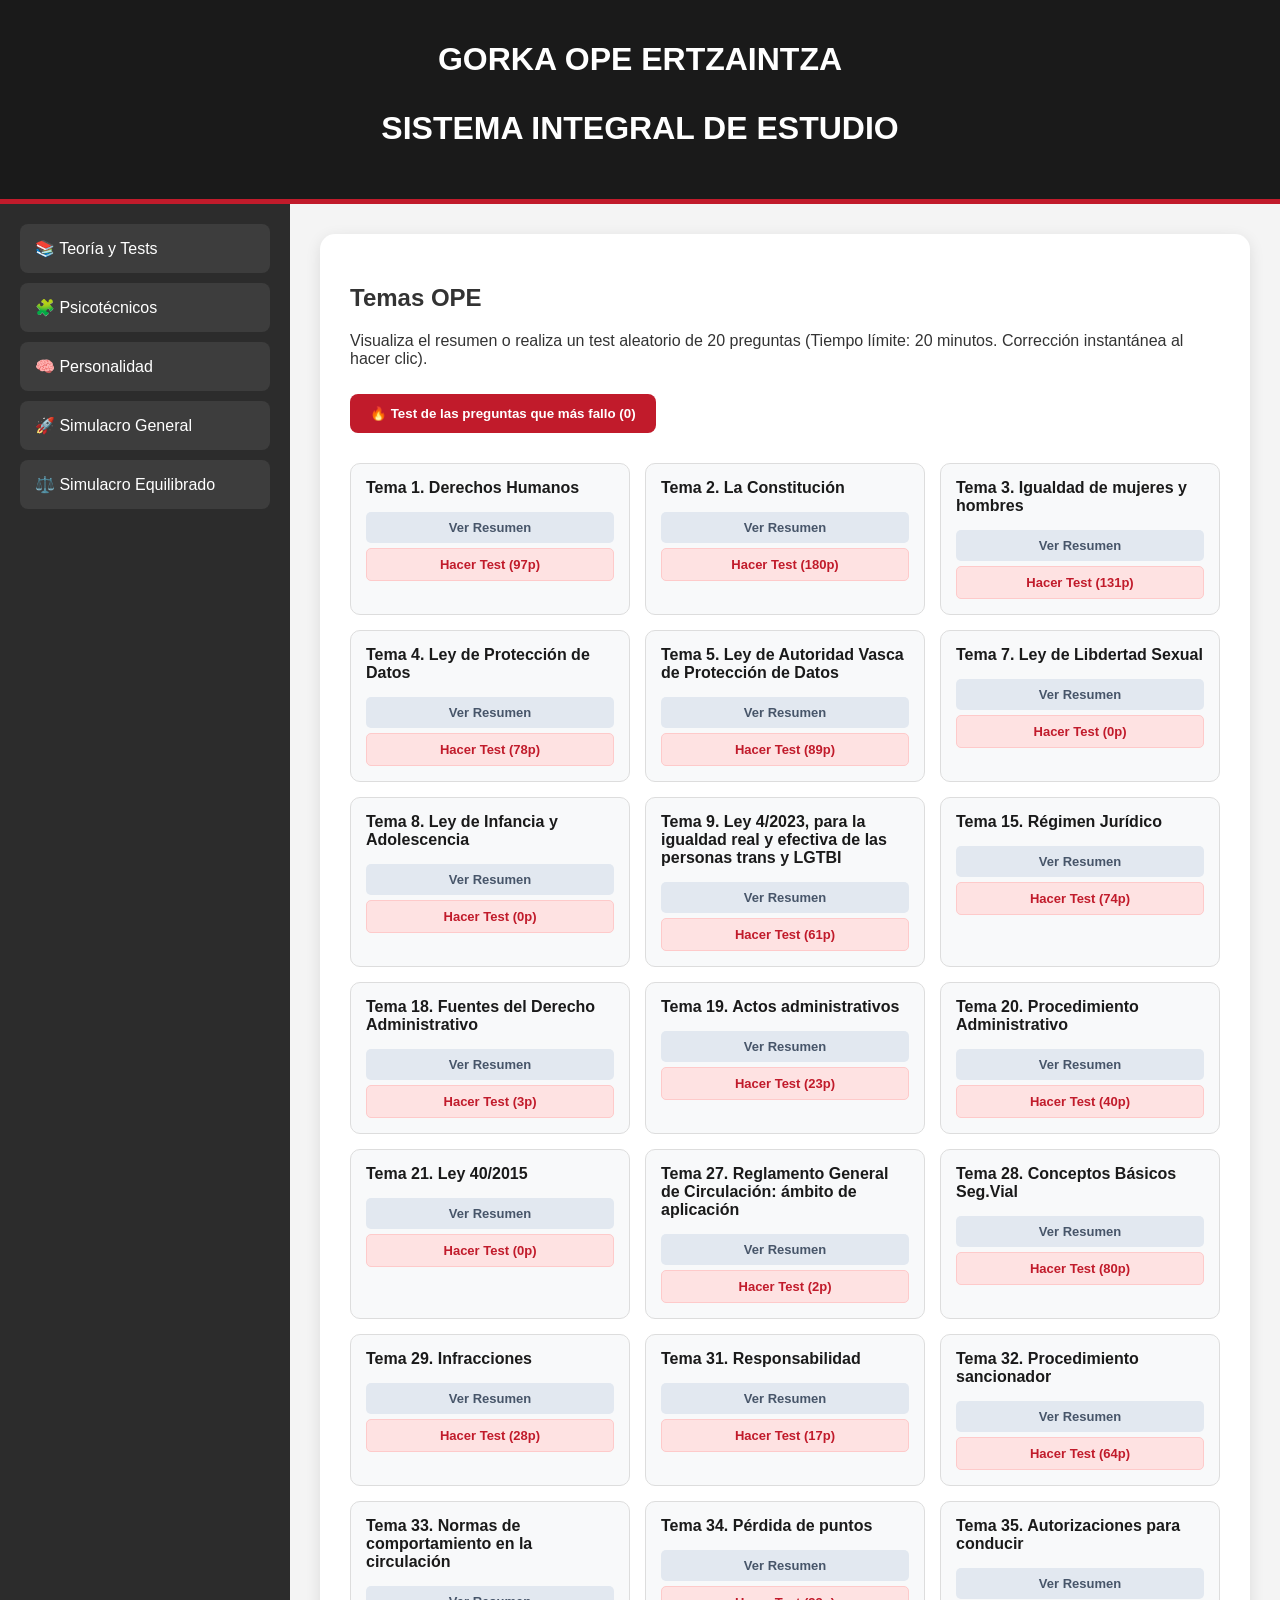
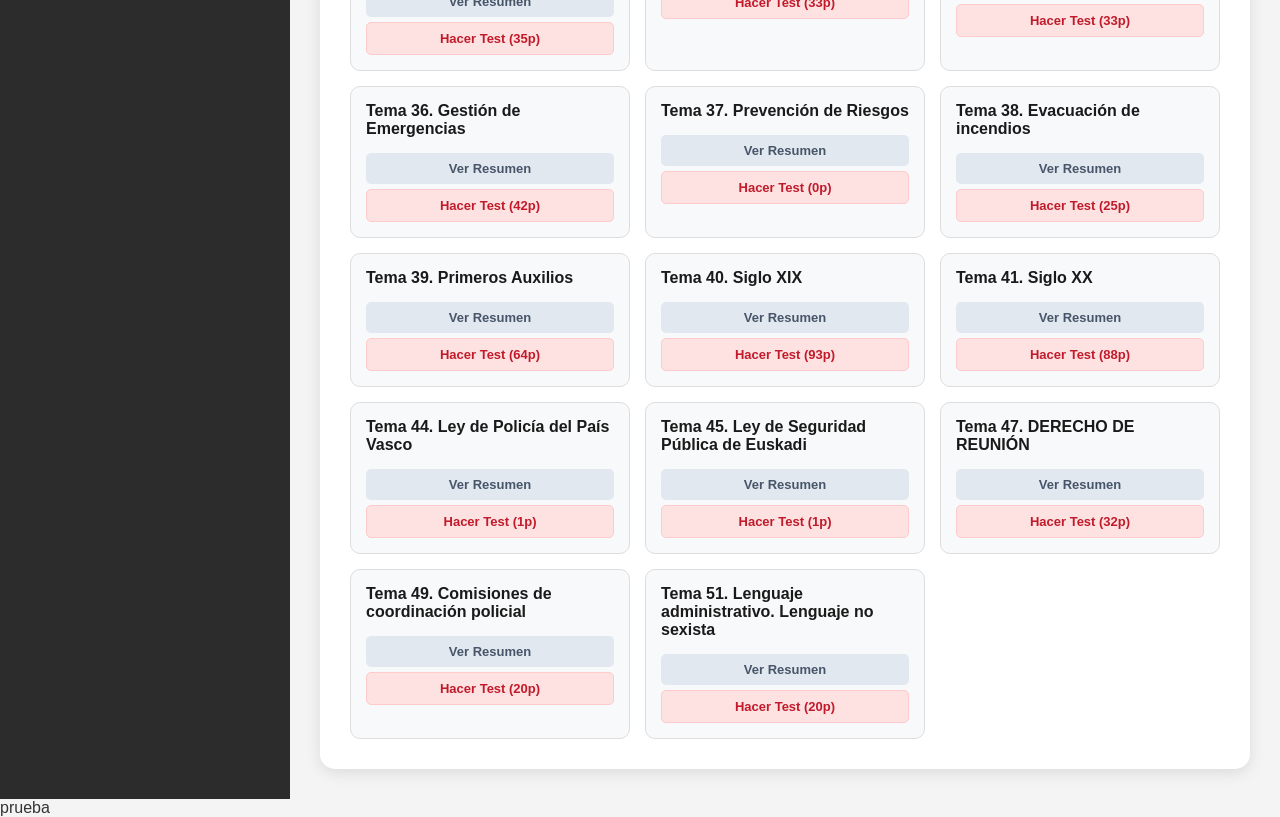
==== index.html @ 82698877 "Update index.html" ====
<!DOCTYPE html>
<html lang="es">
<head>
    <!DOCTYPE html>
<html lang="es">
<head>
    <meta charset="UTF-8">
    <meta name="viewport" content="width=device-width, initial-scale=1.0">
    <title>GORKA OPE ERTZAINTZA - ACCESO DIRECTO</title>

    <script>
    </script>

    <style>
        /* ESTILOS GENERALES */
        body, html { margin: 0; padding: 0; height: 100%; font-family: 'Segoe UI', Arial, sans-serif; background: #f4f4f4; color: #333; }
    <meta charset="UTF-8">
    <meta name="viewport" content="width=device-width, initial-scale=1.0">
    <title>GORKA OPE ERTZAINTZA - SISTEMA INTEGRAL</title>
    <style>
        /* ESTILOS GENERALES */
        body, html { margin: 0; padding: 0; height: 100%; font-family: 'Segoe UI', Arial, sans-serif; background: #f4f4f4; }
        
        /* HEADER */
        header { background: #1a1a1a; color: white; padding: 20px; text-align: center; border-bottom: 5px solid #c11b2b; }
        
        .container-estudio { display: flex; min-height: calc(100vh - 100px); }
        
        /* MENÚ LATERAL */
        .sidebar { width: 250px; background: #2c2c2c; padding: 20px; display: flex; flex-direction: column; gap: 10px; }
        .sidebar button { padding: 15px; background: #3d3d3d; color: white; border: none; border-radius: 8px; cursor: pointer; text-align: left; font-size: 16px; transition: 0.3s; }
        .sidebar button:hover { background: #c11b2b; padding-left: 25px; }

        /* ZONA DE TRABAJO */
        .zona-trabajo { flex: 1; padding: 30px; overflow-y: auto; }
        .tarjeta { background: white; padding: 30px; border-radius: 15px; box-shadow: 0 4px 15px rgba(0,0,0,0.1); }
        
        /* CUADRICULA DE TEMAS */
        .grid-temas { display: grid; grid-template-columns: repeat(auto-fill, minmax(260px, 1fr)); gap: 15px; margin-top: 25px; }
        .tema-card { background: #f8f9fa; border: 1px solid #ddd; border-radius: 10px; padding: 15px; transition: 0.2s; }
        .tema-card:hover { transform: translateY(-3px); box-shadow: 0 5px 10px rgba(0,0,0,0.05); }
        .tema-card h4 { margin: 0 0 10px 0; color: #1a1a1a; }
        .btn-accion { width: 100%; padding: 8px; margin-top: 5px; border-radius: 5px; border: none; cursor: pointer; font-size: 13px; font-weight: bold; }
        .btn-resumen { background: #e2e8f0; color: #475569; }
        .btn-test-tema { background: #fee2e2; color: #c11b2b; border: 1px solid #fecaca; }

        /* VISOR Y MOTOR DE TEST */
        #visor-test { display: none; margin-top: 30px; padding: 25px; background: #fff; border-top: 4px solid #c11b2b; border-radius: 8px; }
        .opcion { display: block; padding: 15px; margin: 10px 0; background: #f8f9fa; border: 1px solid #ddd; border-radius: 8px; cursor: pointer; transition: 0.2s; }
        .opcion:hover { background: #f1f5f9; border-color: #c11b2b; }
        
        /* ESTADOS DE RESPUESTA AUTOMÁTICA */
        .opcion.correcta-verde { background: #22c55e !important; color: white; border-color: #16a34a; font-weight: bold; }
        .opcion.incorrecta-roja { background: #ef4444 !important; color: white; border-color: #dc2626; }
        
        .btn-rojo { background: #c11b2b; color: white; border: none; border-radius: 8px; cursor: pointer; font-weight: bold; transition: 0.3s; }
        .btn-rojo:hover { background: #991b1b; }
        .btn-disabled { background: #ccc; color: #666; cursor: not-allowed; }

        /* CONTADOR DE TIEMPO */
        .caja-tiempo { background: #1a1a1a; color: #ffdddd; font-size: 18px; font-weight: bold; padding: 5px 15px; border-radius: 6px; border: 2px solid #c11b2b; }

        /* PANTALLA REVISIÓN FIN DE TEST */
        .caja-resultados { padding: 20px; background: #f8f9fa; border-radius: 10px; margin-bottom: 25px; border-left: 5px solid #1a1a1a; }
        .item-revision { padding: 15px; background: #fff; border: 1px solid #e2e8f0; border-radius: 8px; margin-bottom: 12px; }
        .badge-incorrecta { background: #fee2e2; color: #ef4444; padding: 3px 8px; border-radius: 4px; font-weight: bold; font-size: 12px; }
        .badge-correcta { background: #dcfce7; color: #22c55e; padding: 3px 8px; border-radius: 4px; font-weight: bold; font-size: 12px; }
    </style>
</head>
<body>
</div>

    <header>
        <h1>GORKA OPE ERTZAINTZA
        <p id="subtitulo">SISTEMA INTEGRAL DE ESTUDIO</p>
    </header>

    <div class="container-estudio">
        <nav class="sidebar">
    <button onclick="seccion('teoria')">📚 Teoría y Tests</button>
    <button onclick="seccion('psicos')">🧩 Psicotécnicos</button>
    <button onclick="seccion('personalidad')">🧠 Personalidad</button>
    <button onclick="comenzarExamen('general')">🚀 Simulacro General</button>
    <button onclick="comenzarSimulacroEquilibrado()">⚖️ Simulacro Equilibrado</button>
</nav>
 <main class="zona-trabajo">
            <section id="teoria">
                <div class="tarjeta">
                    <h2>Temas OPE</h2>
                    <p>Visualiza el resumen o realiza un test aleatorio de 20 preguntas (Tiempo límite: 20 minutos. Corrección instantánea al hacer clic).</p>
                    <button id="btn-test-fallos" class="btn-rojo"
        style="padding:12px 20px; margin:10px 0 5px 0;"
        onclick="comenzarExamen('mas_falladas')">
    🔥 Test de las preguntas que más fallo
</button>
                    <div class="grid-temas" id="lista-temas-dinamica">
                        </div>

                    <div id="visor-test">
                        <div id="meta-test" style="display:flex; justify-content:space-between; align-items:center; margin-bottom:15px;">
                            <h3 id="test-titulo" style="margin:0; color:#c11b2b;"></h3>
                            <div style="display:flex; gap:15px; align-items:center;">
                                <div id="test-tiempo" class="caja-tiempo" style="display:none;">⏳ 20:00</div>
                                <span id="test-progreso" style="font-weight:bold; background:#eee; padding:5px 10px; border-radius:5px;"></span>
                            </div>
                        </div>
                        
                        <div id="test-contenido">
                            <p id="pregunta-texto" style="font-size:18px; font-weight:bold;"></p>
                            <div id="opciones-lista"></div>
                            <button id="btn-navegacion" class="btn-rojo btn-disabled" style="width:auto; margin-top:20px; padding:12px 35px;" onclick="siguientePregunta()" disabled>Selecciona una respuesta</button>
                        </div>
                        
                        <div id="test-resultados" style="display:none;"></div>
                        
                        <div id="resumen-texto" style="display:none; line-height:1.7;"></div>
                    </div>
                </div>
            </section>

         <section id="psicos" style="display:none;">
        <div class="tarjeta">
            <h2>Práctica de Psicotécnicos</h2>
            <p>Selecciona la categoría que deseas entrenar para la OPE:</p>
            
            <div style="display: grid; grid-template-columns: repeat(auto-fit, minmax(250px, 1fr)); gap: 20px; margin-top: 20px;">
                
                <div style="background: #ffffff; border: 2px solid #e0e0e0; border-radius: 12px; padding: 20px; cursor: pointer; transition: all 0.2s ease; box-shadow: 0 4px 6px rgba(0,0,0,0.05);" 
onclick="comenzarExamen('psico_sinonimos')"                     
                    onmouseover="this.style.borderColor='#0056b3'; this.style.transform='translateY(-2px)';" 
                     onmouseout="this.style.borderColor='#e0e0e0'; this.style.transform='translateY(0)';">
                    <div style="font-size: 2rem; margin-bottom: 10px;">🧩</div>
                    <h3 style="margin: 0 0 8px 0; color: #333;">Sinónimos</h3>
                    <p style="margin: 0; font-size: 0.9rem; color: #666;">Mismo significado.</p>
                </div>

                <div style="background: #ffffff; border: 2px solid #e0e0e0; border-radius: 12px; padding: 20px; cursor: pointer; transition: all 0.2s ease; box-shadow: 0 4px 6px rgba(0,0,0,0.05);" 
onclick="comenzarExamen('psico_analogias')"
                     onmouseover="this.style.borderColor='#c11b2b'; this.style.transform='translateY(-2px)';" 
                     onmouseout="this.style.borderColor='#e0e0e0'; this.style.transform='translateY(0)';">
                    <div style="font-size: 2rem; margin-bottom: 10px;">🔄</div>
                    <h3 style="margin: 0 0 8px 0; color: #333;">Analogías</h3>
                    <p style="margin: 0; font-size: 0.9rem; color: #666;">Relaciones lógicas entre palabras y conceptos.</p>
                </div>

                <div style="background: #ffffff; border: 2px solid #e0e0e0; border-radius: 12px; padding: 20px; cursor: pointer; transition: all 0.2s ease; box-shadow: 0 4px 6px rgba(0,0,0,0.05);" 
onclick="comenzarExamen('psico_antonimos')"
     onmouseover="this.style.borderColor='#ff9800'; this.style.transform='translateY(-2px)';" 
     onmouseout="this.style.borderColor='#e0e0e0'; this.style.transform='translateY(0)';">
    <div style="font-size: 2rem; margin-bottom: 10px;">↔️</div>
    <h3 style="margin: 0 0 8px 0; color: #333;">Antónimos</h3>
    <p style="margin: 0; font-size: 0.9rem; color: #666;">Palabras con significado opuesto.</p>
</div>

                <div style="background: #ffffff; border: 2px solid #e0e0e0; border-radius: 12px; padding: 20px; cursor: pointer; transition: all 0.2s ease; box-shadow: 0 4px 6px rgba(0,0,0,0.05);" 
onclick="comenzarExamen('psico_refranes')"
                     onmouseover="this.style.borderColor='#28a745'; this.style.transform='translateY(-2px)';" 
                     onmouseout="this.style.borderColor='#e0e0e0'; this.style.transform='translateY(0)';">
                    <div style="font-size: 2rem; margin-bottom: 10px;">📚</div>
                    <h3 style="margin: 0 0 8px 0; color: #333;">Refranes y Comprensión</h3>
                    <p style="margin: 0; font-size: 0.9rem; color: #666;">Significados, opuestos y equivalencias verbales populares.</p>
                </div>

            </div>
        </div>
    </section>

<section id="personalidad" style="display:none;">
    <div class="tarjeta">

        <div id="inicio-personalidad">
            <h2>🧠 Test de Personalidad</h2>

            <p>
                Realiza un test aleatorio de 50 preguntas.
                Las respuestas se corregirán al finalizar.
            </p>

            <button class="btn-rojo" onclick="comenzarPersonalidad()">
                Comenzar test de 50 preguntas
            </button>
        </div>

        <div id="visor-personalidad" style="display:none;">

            <div style="display:flex; justify-content:space-between; align-items:center; gap:15px; margin-bottom:20px;">
                <h3 style="color:#c11b2b; margin:0;">
                    Test de Personalidad
                </h3>

                <span id="progreso-personalidad"
                      style="font-weight:bold; background:#eeeeee; padding:6px 12px; border-radius:5px;">
                </span>
            </div>

            <p id="pregunta-personalidad"
               style="font-size:19px; font-weight:bold; line-height:1.5;">
            </p>

            <div id="opciones-personalidad"></div>

            <button id="siguiente-personalidad"
                    class="btn-rojo btn-disabled"
                    style="margin-top:20px;"
                    onclick="siguientePersonalidad()"
                    disabled>
                Selecciona una respuesta
            </button>
        </div>

        <div id="resultado-personalidad" style="display:none;"></div>

    </div>
</section>

<section id="simulacro" style="display:none;">
        <div class="tarjeta" style="text-align: center;" id="inicio-simulacro">
            <h2>Simulador de Examen Real</h2>
            <p>Se seleccionarán 45 preguntas aleatorias de todo el temario de teoría.</p>
            <p>Tiempo máximo: 45 minutos. (El examen se corregirá solo al agotar el tiempo).</p>
<button onclick="comenzarSimulacroGlobal()" style="padding: 20px 40px; background: #1a1a1a; color: white; border: none; border-radius: 10px; font-size: 20px; cursor: pointer; margin-top: 20px;">
    🚀 COMENZAR SIMULACRO 45 PREGUNTAS
</button>
        </div>
    </section>
</main>
</div>

<script>
    // Variables de control globalizadas y seguras
    window.preguntasActuales = window.preguntasActuales || [];
    window.indicePregunta = window.indicePregunta || 0;
    window.respuestasUsuario = window.respuestasUsuario || [];

    let relojSimulacroInterval = null;
    let tiempoSimulacroRestante = 45 * 60;

function seleccionarPreguntasEquilibradas() {

    // Solo preguntas de teoría
    const preguntasTeoria = banco.filter(p => typeof p.t === 'number');

    // Agrupar por tema
    const porTema = {};

    preguntasTeoria.forEach(p => {
        if (!porTema[p.t]) {
            porTema[p.t] = [];
        }

        porTema[p.t].push(p);
    });

    // Temas que actualmente tienen preguntas
    let temas = Object.keys(porTema);

    // Mezclamos los temas
    temas.sort(() => Math.random() - 0.5);

    const seleccionadas = [];

    // -----------------------------
    // 40 PREGUNTAS PRINCIPALES
    // -----------------------------

    let temasPrincipales = [];

    if (temas.length >= 40) {

        // Si existen 40 o más temas,
        // escogemos 40 temas diferentes
        temasPrincipales = temas.slice(0, 40);

        temasPrincipales.forEach(tema => {

            const preguntas = porTema[tema];

            const aleatoria =
                preguntas[Math.floor(Math.random() * preguntas.length)];

            seleccionadas.push(aleatoria);

        });

    } else {

        /*
        Si todavía tienes menos de 40 temas cargados,
        primero sacamos una pregunta de cada tema.
        */

        temas.forEach(tema => {

            const preguntas = porTema[tema];

            const aleatoria =
                preguntas[Math.floor(Math.random() * preguntas.length)];

            seleccionadas.push(aleatoria);

        });

        /*
        Después completamos hasta llegar a 40,
        repartiendo entre los temas existentes.
        */

        while (seleccionadas.length < 40) {

            const tema =
                temas[Math.floor(Math.random() * temas.length)];

            const preguntas = porTema[tema];

            const posibles = preguntas.filter(
                p => !seleccionadas.includes(p)
            );

            if (posibles.length > 0) {

                const aleatoria =
                    posibles[Math.floor(Math.random() * posibles.length)];

                seleccionadas.push(aleatoria);
            }
        }
    }

    // -----------------------------
    // 5 PREGUNTAS DE RESERVA
    // -----------------------------

    let temasReserva;

    if (temas.length > 40) {

        // Intentamos que las reservas sean
        // de temas que NO han salido todavía
        temasReserva = temas.filter(
            t => !temasPrincipales.includes(t)
        );

    } else {

        temasReserva = [...temas];
    }

    temasReserva.sort(() => Math.random() - 0.5);

    let reservas = [];

    for (const tema of temasReserva) {

        if (reservas.length >= 5) break;

        const preguntas = porTema[tema];

        const posibles = preguntas.filter(
            p =>
                !seleccionadas.includes(p) &&
                !reservas.includes(p)
        );

        if (posibles.length > 0) {

            reservas.push(
                posibles[Math.floor(Math.random() * posibles.length)]
            );
        }
    }

    // Si no hemos llegado a 5 reservas,
    // completamos con cualquier tema
    while (reservas.length < 5) {

        const tema =
            temas[Math.floor(Math.random() * temas.length)];

        const preguntas = porTema[tema];

        const posibles = preguntas.filter(
            p =>
                !seleccionadas.includes(p) &&
                !reservas.includes(p)
        );

        if (posibles.length > 0) {

            reservas.push(
                posibles[Math.floor(Math.random() * posibles.length)]
            );
        }
    }

    return [...seleccionadas, ...reservas];
}    

function comenzarSimulacroEquilibrado() {

    document.getElementById('teoria').style.display = 'block';
    document.getElementById('psicos').style.display = 'none';
    document.getElementById('simulacro').style.display = 'none';

    document.getElementById('visor-test').style.display = 'block';
    document.getElementById('resumen-texto').style.display = 'none';
    document.getElementById('test-contenido').style.display = 'block';
    document.getElementById('test-resultados').style.display = 'none';

    // AQUÍ ESTÁ LA DIFERENCIA
    window.preguntasActuales = seleccionarPreguntasEquilibradas();

    window.indicePregunta = 0;
    window.respuestasUsuario = [];

    document.getElementById('test-titulo').innerText =
        "⚖️ Simulacro Equilibrado";

    document.getElementById('test-tiempo').style.display = 'block';

    tiempoSimulacroRestante = 45 * 60;

    if (relojSimulacroInterval) {
        clearInterval(relojSimulacroInterval);
    }

    relojSimulacroInterval = setInterval(function() {

        tiempoSimulacroRestante--;

        let minutos =
            Math.floor(tiempoSimulacroRestante / 60);

        let segundos =
            tiempoSimulacroRestante % 60;

        document.getElementById('test-tiempo').innerText =
            "⏳ " +
            String(minutos).padStart(2, '0') +
            ":" +
            String(segundos).padStart(2, '0');

        if (tiempoSimulacroRestante <= 0) {

            clearInterval(relojSimulacroInterval);

            finalizarSimulacroAutonomo();
        }

    }, 1000);

    renderizarPreguntaSimulacro();

    document.getElementById('visor-test')
        .scrollIntoView({ behavior: 'smooth' });
}

function comenzarSimulacroGlobal() {

    document.getElementById('teoria').style.display = 'block';
    document.getElementById('psicos').style.display = 'none';
    document.getElementById('simulacro').style.display = 'none';

    document.getElementById('visor-test').style.display = 'block';
    document.getElementById('resumen-texto').style.display = 'none';
    document.getElementById('test-contenido').style.display = 'block';
    document.getElementById('test-resultados').style.display = 'none';

    let preguntasTeoria = banco.filter(p => typeof p.t === 'number');

    preguntasTeoria.sort(() => Math.random() - 0.5);

    window.preguntasActuales = preguntasTeoria.slice(0, 45);
    window.indicePregunta = 0;
    window.respuestasUsuario = [];

    document.getElementById('test-titulo').innerText = "🚀 Simulacro General";
    document.getElementById('test-tiempo').style.display = 'block';

    tiempoSimulacroRestante = 45 * 60;

    if (relojSimulacroInterval) {
        clearInterval(relojSimulacroInterval);
    }

    relojSimulacroInterval = setInterval(function() {

        tiempoSimulacroRestante--;

        let minutos = Math.floor(tiempoSimulacroRestante / 60);
        let segundos = tiempoSimulacroRestante % 60;

        document.getElementById('test-tiempo').innerText =
            "⏳ " + String(minutos).padStart(2, '0') + ":" + String(segundos).padStart(2, '0');

        if (tiempoSimulacroRestante <= 0) {
            clearInterval(relojSimulacroInterval);
            finalizarSimulacroAutonomo();
        }

    }, 1000);

    renderizarPreguntaSimulacro();

    document.getElementById('visor-test').scrollIntoView({ behavior: 'smooth' });
}

function renderizarPreguntaSimulacro() {
        const p = window.preguntasActuales[window.indicePregunta];
        
        // Progreso numérico
        const progreso = document.getElementById('test-progreso');
        if(progreso) {
            progreso.innerText = `${window.indicePregunta + 1} / ${window.preguntasActuales.length}`;
        }
        
        // Texto de la pregunta
        const txtPregunta = document.getElementById('pregunta-texto');
        if(txtPregunta) txtPregunta.innerText = p.q;
        
        // Contenedor de opciones
        const opcionesLista = document.getElementById('opciones-lista');
        if(opcionesLista) {
            opcionesLista.innerHTML = '';
            if (!p) {
    alert("No se ha cargado ninguna pregunta.");
    return;
}

if (!p.a) {
    alert("Esta pregunta no tiene opciones.");
    return;
}
            p.a.forEach((opcionText, i) => {
                const letra = String.fromCharCode(65 + i); 
                const divOpcion = document.createElement('div');
                divOpcion.className = 'opcion';
                divOpcion.innerHTML = `<strong>${letra})</strong> ${opcionText}`;
                divOpcion.onclick = () => evaluarRespuestaSimulacro(divOpcion, i);
                opcionesLista.appendChild(divOpcion);
            });
        }

        // Botón de abajo (Inicialmente deshabilitado)
        const btnNavegacion = document.getElementById('btn-navegacion');
        if (btnNavegacion) {
            btnNavegacion.className = 'btn-rojo btn-disabled';
            btnNavegacion.innerText = "Selecciona una respuesta";
            btnNavegacion.disabled = true;
            btnNavegacion.onclick = null;
        }
    }

    // CONTROL DE CLICS Y CORRECCIÓN VISUAL
    function evaluarRespuestaSimulacro(elementoSeleccionado, indiceSeleccionado) {
        const p = window.preguntasActuales[window.indicePregunta];
        const opcionesLista = document.getElementById('opciones-lista');
        const divsOpciones = opcionesLista.getElementsByClassName('opcion');

        // Bloquear nuevos clics
        for (let div of divsOpciones) {
            div.style.pointerEvents = 'none';
        }

        // Guardar respuesta del opositor
        window.respuestasUsuario.push({
            pregunta: p.q,
            opciones: p.a,
            correcta: p.c,
            respondida: indiceSeleccionado
        });

        // Aplicar estilos CSS correspondientes
        if (indiceSeleccionado === p.c) {
            elementoSeleccionado.classList.add('correcta-verde');
       } else {
    elementoSeleccionado.classList.add('incorrecta-roja');
    registrarFallo(p);

    if (divsOpciones[p.c]) {
        divsOpciones[p.c].classList.add('correcta-verde');
    }
}

        // Activar el botón de navegación inferior
        const btnNavegacion = document.getElementById('btn-navegacion');
        if (btnNavegacion) {
            btnNavegacion.className = 'btn-rojo';
            btnNavegacion.disabled = false;
            
            if (window.indicePregunta === window.preguntasActuales.length - 1) {
                btnNavegacion.innerText = "🏁 FINALIZAR SIMULACRO";
                btnNavegacion.onclick = finalizarSimulacroAutonomo;
            } else {
                btnNavegacion.innerText = "SIGUIENTE PREGUNTA ➡️";
                btnNavegacion.onclick = avanzarPreguntaSimulacro;
            }
        }
    }

    function avanzarPreguntaSimulacro() {
        if (window.indicePregunta < window.preguntasActuales.length - 1) {
            window.indicePregunta++;
            renderizarPreguntaSimulacro();
        } else {
            finalizarSimulacroAutonomo();
        }
    }

   function finalizarSimulacroAutonomo() {
    clearInterval(relojSimulacroInterval);

    document.getElementById('test-tiempo').style.display = 'none';
    document.getElementById('test-contenido').style.display = 'none';

    const testResultados = document.getElementById('test-resultados');
    testResultados.style.display = 'block';

    // Solo cuentan las primeras 40
    const respuestasEvaluables =
        window.respuestasUsuario.slice(0, 40);

    // Las preguntas 41-45 son de reserva
    const respuestasReserva =
        window.respuestasUsuario.slice(40, 45);

    const correctas = respuestasEvaluables.filter(
        r => r.respondida === r.correcta
    ).length;

    const falladas = respuestasEvaluables.filter(
        r => r.respondida !== r.correcta
    ).length;

    const correctasReserva = respuestasReserva.filter(
        r => r.respondida === r.correcta
    ).length;

    const falladasReserva = respuestasReserva.filter(
        r => r.respondida !== r.correcta
    ).length;

    // Cada fallo resta 0,33
    let puntuacionNeta = correctas - (falladas * 0.33);

    if (puntuacionNeta < 0) {
        puntuacionNeta = 0;
    }

    // Conversión de la puntuación sobre 40 a una nota sobre 10
    const notaSobreDiez = (puntuacionNeta / 40) * 10;

    testResultados.innerHTML = `
        <div class="tarjeta" style="text-align:center;">
            <h3>Fin del Simulacro</h3>

            <p style="font-size:1.2rem;">
                Preguntas evaluables: <strong>40</strong>
            </p>

            <p style="color:green; font-size:1.1rem;">
                Aciertos: <strong>${correctas}</strong>
            </p>

            <p style="color:red; font-size:1.1rem;">
                Fallos: <strong>${falladas}</strong>
            </p>

            <div style="
                margin-top:20px;
                padding:15px;
                background:#f1f5f9;
                border-radius:10px;
            ">
                <p style="font-size:1.2rem; margin:5px;">
                    Puntuación neta:
                    <strong>${puntuacionNeta.toFixed(2)} de 40</strong>
                </p>

                <p style="font-size:1.5rem; margin:10px; color:#c11b2b;">
                    Nota del simulacro:
                    <strong>${notaSobreDiez.toFixed(2)} sobre 10</strong>
                </p>

                <small>
                    Cada respuesta incorrecta resta 0,33 puntos.
                </small>
            </div>

            <div style="
                margin-top:20px;
                padding-top:15px;
                border-top:1px solid #ddd;
            ">
                <h4>Preguntas de reserva</h4>

                <p style="color:green;">
                    Aciertos: <strong>${correctasReserva}</strong>
                </p>

                <p style="color:red;">
                    Fallos: <strong>${falladasReserva}</strong>
                </p>

                <small>
                    Las cinco preguntas de reserva no cuentan para la nota.
                </small>
            </div>
<h3 style="margin-top:30px;">
    🔍 Preguntas falladas
</h3>

${window.respuestasUsuario
    .map((r, idx) => {
        const esCorrecto = r.respondida === r.correcta;

        // Solo mostramos las falladas
        if (esCorrecto) return "";

        const esReserva = idx >= 40;

        const opcionesHTML = r.opciones.map((opcion, i) => {
            const letra = String.fromCharCode(65 + i);

            let fondo = "#ffffff";
            let borde = "#d1d5db";
            let color = "#1f2937";
            let indicacion = "";

            if (i === r.correcta) {
                fondo = "#dcfce7";
                borde = "#22c55e";
                color = "#15803d";
                indicacion = " ✅ RESPUESTA CORRECTA";
            }

            if (i === r.respondida && i !== r.correcta) {
                fondo = "#fee2e2";
                borde = "#ef4444";
                color = "#dc2626";
                indicacion = " ❌ TU RESPUESTA";
            }

            return `
                <div style="
                    margin:7px 0;
                    padding:10px;
                    text-align:left;
                    background:${fondo};
                    border:2px solid ${borde};
                    border-radius:7px;
                    color:${color};
                ">
                    <b>${letra})</b> ${opcion}
                    <b>${indicacion}</b>
                </div>
            `;
        }).join("");

return `
            <div style="
                margin:15px 0;
                padding:15px;
                text-align:left;
                border-left:5px solid #ef4444;
                background:#ffffff;
                border-radius:8px;
            ">
                <strong>
                    Pregunta ${idx + 1}
                    ${esReserva ? " (RESERVA)" : ""}
                </strong>

                <p style="font-weight:600;">
                    ${r.pregunta}
                </p>

                ${opcionesHTML}
            </div>
        `;
    })
    .join("")}
    
            <button onclick="location.reload()" style="
                margin-top:20px;
                padding:10px 20px;
                background:#1a1a1a;
                color:white;
                border:none;
                border-radius:5px;
                cursor:pointer;
            ">
                Volver al Inicio
            </button>
        </div>
    `;
}
</script>

<script>

    const bancoPersonalidad = [
{t:"personalidad",q:"Si veo alguien en apuros, hago todo lo posible para ayudar.",a:["Casi nunca","A veces","Con frecuencia","Casi siempre"],c:2},
{t:"personalidad",q:"Me considero una persona con autoridad sobre los demás.",a:["Casi nunca","A veces","Con frecuencia","Casi siempre"],c:1},
{t:"personalidad",q:"Intento ser cortés con la gente que me rodea.",a:["Casi nunca","A veces","Con frecuencia","Casi siempre"],c:3},
{t:"personalidad",q:"He quebrantado alguna norma de importancia menor.",a:["Casi nunca","A veces","Con frecuencia","Casi siempre"],c:1},
{t:"personalidad",q:"Estoy dispuesto a ayudar a los nuevos compañeros que empiezan a trabajar.",a:["Casi nunca","A veces","Con frecuencia","Casi siempre"],c:3},
{t:"personalidad",q:"Me gusta estar solo.",a:["Casi nunca","A veces","Con frecuencia","Casi siempre"],c:1},
{t:"personalidad",q:"La gente me dice que transmito mucho optimismo.",a:["Casi nunca","A veces","Con frecuencia","Casi siempre"],c:3},
{t:"personalidad",q:"Cuando las cosas se ponen muy complicadas, tiendo a bloquearme y no se me ocurre qué hacer.",a:["Casi nunca","A veces","Con frecuencia","Casi siempre"],c:0},
{t:"personalidad",q:"Si un trabajo se me complica, prefiero cambiar temporalmente de tarea y retomarlo más adelante.",a:["Casi nunca","A veces","Con frecuencia","Casi siempre"],c:0},
{t:"personalidad",q:"Hago cosas como dar portazos o puñetazos a la pared.",a:["Casi nunca","A veces","Con frecuencia","Casi siempre"],c:0},
{t:"personalidad",q:"Hago amenazas sin intención de llevarlas a cabo.",a:["Casi nunca","A veces","Con frecuencia","Casi siempre"],c:0},
{t:"personalidad",q:"Estoy convencido de que en mi vida tendré más éxitos que fracasos.",a:["Casi nunca","A veces","Con frecuencia","Casi siempre"],c:3},
{t:"personalidad",q:"Me resulta fácil convencer a otros.",a:["Casi nunca","A veces","Con frecuencia","Casi siempre"],c:2},
{t:"personalidad",q:"Noto que en cuanto me doy la vuelta la gente habla de mí.",a:["Casi nunca","A veces","Con frecuencia","Casi siempre"],c:0},
{t:"personalidad",q:"Si me surgen varios problemas a la vez me agobio y no sé qué hacer.",a:["Casi nunca","A veces","Con frecuencia","Casi siempre"],c:0},
{t:"personalidad",q:"Pago impuestos sin que ello me moleste lo más mínimo.",a:["Casi nunca","A veces","Con frecuencia","Casi siempre"],c:2},
{t:"personalidad",q:"Me cuesta conciliar el sueño.",a:["Casi nunca","A veces","Con frecuencia","Casi siempre"],c:0},
{t:"personalidad",q:"Es difícil llegar a conocerme en poco tiempo.",a:["Casi nunca","A veces","Con frecuencia","Casi siempre"],c:1},
{t:"personalidad",q:"Creo que en muchos casos es mejor hacer las cosas a mi aire, que siguiendo normas demasiado rígidas.",a:["Casi nunca","A veces","Con frecuencia","Casi siempre"],c:1},
{t:"personalidad",q:"Trabajo mejor solo que con otros compañeros.",a:["Casi nunca","A veces","Con frecuencia","Casi siempre"],c:0},
{t:"personalidad",q:"Pienso que es inútil hacer planes que de antemano sabes que no vas a poder respetar.",a:["Casi nunca","A veces","Con frecuencia","Casi siempre"],c:3},
{t:"personalidad",q:"Tengo muchas esperanzas depositadas en el futuro.",a:["Casi nunca","A veces","Con frecuencia","Casi siempre"],c:3},
{t:"personalidad",q:"Soy capaz de mantenerme serio en situaciones que en mi interior me parecen muy cómicas.",a:["Casi nunca","A veces","Con frecuencia","Casi siempre"],c:3},
{t:"personalidad",q:"Me mantengo al margen cuando estoy con más gente.",a:["Casi nunca","A veces","Con frecuencia","Casi siempre"],c:1},
{t:"personalidad",q:"Me molesta mucho llegar tarde cuando he quedado con alguien.",a:["Casi nunca","A veces","Con frecuencia","Casi siempre"],c:2},
{t:"personalidad",q:"Mi comportamiento es un modelo para muchos.",a:["Casi nunca","A veces","Con frecuencia","Casi siempre"],c:2},
{t:"personalidad",q:"En las discusiones prefiero mantenerme en segundo plano.",a:["Casi nunca","A veces","Con frecuencia","Casi siempre"],c:1},
{t:"personalidad",q:"Me cuesta rematar los trabajos que empiezo.",a:["Casi nunca","A veces","Con frecuencia","Casi siempre"],c:0},
{t:"personalidad",q:"Si los planes se tuercen y no salen como esperaba, me siento frustrado.",a:["Casi nunca","A veces","Con frecuencia","Casi siempre"],c:1},
{t:"personalidad",q:"Tengo plena confianza en la capacidad de mis compañeros.",a:["Casi nunca","A veces","Con frecuencia","Casi siempre"],c:3},
{t:"personalidad",q:"Puedo llegar a entablar una amistad íntima con un desconocido en pocas horas.",a:["Casi nunca","A veces","Con frecuencia","Casi siempre"],c:0},
{t:"personalidad",q:"Solo me siento completamente a gusto con mis verdaderos amigos.",a:["Casi nunca","A veces","Con frecuencia","Casi siempre"],c:1},
{t:"personalidad",q:"Soy capaz de hacer muchas cosas a la vez y de forma improvisada.",a:["Casi nunca","A veces","Con frecuencia","Casi siempre"],c:2},
{t:"personalidad",q:"Me comporto abiertamente cuando me presentan a alguien desconocido.",a:["Casi nunca","A veces","Con frecuencia","Casi siempre"],c:2},
{t:"personalidad",q:"Trato de cumplir lo que he prometido.",a:["Casi nunca","A veces","Con frecuencia","Casi siempre"],c:3},
{t:"personalidad",q:"Creo que el resultado de un grupo de trabajo suele ser mejor que la suma de los resultados individuales.",a:["Casi nunca","A veces","Con frecuencia","Casi siempre"],c:3},
{t:"personalidad",q:"Cuando mi salud se resiente, tengo miedo de estar padeciendo una enfermedad grave.",a:["Casi nunca","A veces","Con frecuencia","Casi siempre"],c:0},
{t:"personalidad",q:"En situaciones difíciles, prefiero que sean otros los que tomen las decisiones.",a:["Casi nunca","A veces","Con frecuencia","Casi siempre"],c:1},
{t:"personalidad",q:"Cuando tengo que hacer algo, me pongo manos a la obra de inmediato.",a:["Casi nunca","A veces","Con frecuencia","Casi siempre"],c:3},
{t:"personalidad",q:"Preferiría un trabajo cualificado a un puesto de mando.",a:["Casi nunca","A veces","Con frecuencia","Casi siempre"],c:1},
{t:"personalidad",q:"Prefiero no ser el centro de atención en una reunión de amigos.",a:["Casi nunca","A veces","Con frecuencia","Casi siempre"],c:3},
{t:"personalidad",q:"He intentado parecer mejor de lo que soy.",a:["Casi nunca","A veces","Con frecuencia","Casi siempre"],c:1},
{t:"personalidad",q:"Lo paso mal cuando espero con ganas algo que parece que nunca va a llegar.",a:["Casi nunca","A veces","Con frecuencia","Casi siempre"],c:1},
{t:"personalidad",q:"Evito dar la mano cuando saludo a alguien por si me quiere infectar o transmitir alguna enfermedad.",a:["Casi nunca","A veces","Con frecuencia","Casi siempre"],c:0},
{t:"personalidad",q:"Cuando trabajo con otros siento que no doy lo mejor de mí.",a:["Casi nunca","A veces","Con frecuencia","Casi siempre"],c:0},
{t:"personalidad",q:"Es mejor desconfiar de la gente para que no te defrauden.",a:["Casi nunca","A veces","Con frecuencia","Casi siempre"],c:0},
{t:"personalidad",q:"Mi conducta ha sido intachable.",a:["Casi nunca","A veces","Con frecuencia","Casi siempre"],c:2},
{t:"personalidad",q:"Si lo que hago me llega a producir tensión, me pongo a hacer otra cosa.",a:["Casi nunca","A veces","Con frecuencia","Casi siempre"],c:0},
{t:"personalidad",q:"Me gustan las situaciones y experiencias nuevas.",a:["Casi nunca","A veces","Con frecuencia","Casi siempre"],c:2},
{t:"personalidad",q:"Creo que tengo buenos amigos y familiares en los que confiar.",a:["Casi nunca","A veces","Con frecuencia","Casi siempre"],c:3},
{t:"personalidad",q:"Los demás dicen de mí que soy de conversación fácil.",a:["Casi nunca","A veces","Con frecuencia","Casi siempre"],c:2},
{t:"personalidad",q:"Me cuesta mucho faltar a mi trabajo, aunque esté un poco enfermo.",a:["Casi nunca","A veces","Con frecuencia","Casi siempre"],c:2},
{t:"personalidad",q:"Siento que las emociones me dominan.",a:["Casi nunca","A veces","Con frecuencia","Casi siempre"],c:0},
{t:"personalidad",q:"Trato de aplicar a mi vida el dicho: «De los errores se aprende».",a:["Casi nunca","A veces","Con frecuencia","Casi siempre"],c:2},
{t:"personalidad",q:"Creo que las cosas cambian hoy en día con demasiada rapidez.",a:["Casi nunca","A veces","Con frecuencia","Casi siempre"],c:2},
{t:"personalidad",q:"Para estar seguro de una decisión personal, la consulto con otras personas.",a:["Casi nunca","A veces","Con frecuencia","Casi siempre"],c:1},
{t:"personalidad",q:"Considero que actúo con prudencia y sin precipitación en la mayoría de las situaciones.",a:["Casi nunca","A veces","Con frecuencia","Casi siempre"],c:3},
{t:"personalidad",q:"Algunas personas me han irritado mucho.",a:["Casi nunca","A veces","Con frecuencia","Casi siempre"],c:1},
{t:"personalidad",q:"Suelo ser rápido y resolutivo cuando hay que tomar decisiones.",a:["Casi nunca","A veces","Con frecuencia","Casi siempre"],c:3},
{t:"personalidad",q:"En mi trabajo, trato de que cada cosa esté en su sitio.",a:["Casi nunca","A veces","Con frecuencia","Casi siempre"],c:3},
{t:"personalidad",q:"En mi época escolar me presentaba a delegado de la clase.",a:["Casi nunca","A veces","Con frecuencia","Casi siempre"],c:2},
{t:"personalidad",q:"En general, soy más reflexivo que resolutivo.",a:["Casi nunca","A veces","Con frecuencia","Casi siempre"],c:1},
{t:"personalidad",q:"Me molestan los ambientes en los que todo está previsto y planificado de antemano.",a:["Casi nunca","A veces","Con frecuencia","Casi siempre"],c:0},
{t:"personalidad",q:"Me cuesta ponerme en marcha por las mañanas.",a:["Casi nunca","A veces","Con frecuencia","Casi siempre"],c:0},
{t:"personalidad",q:"Me cuesta callarme cuando no estoy de acuerdo con algo.",a:["Casi nunca","A veces","Con frecuencia","Casi siempre"],c:2},
{t:"personalidad",q:"Soy de la opinión de que «más vale lo malo conocido que lo bueno por conocer».",a:["Casi nunca","A veces","Con frecuencia","Casi siempre"],c:1},
{t:"personalidad",q:"Los demás dicen de mí, que tengo prisa para todo.",a:["Casi nunca","A veces","Con frecuencia","Casi siempre"],c:0},
{t:"personalidad",q:"Me gustaría poder vivir temporadas en otros países o en otros lugares.",a:["Casi nunca","A veces","Con frecuencia","Casi siempre"],c:2},
{t:"personalidad",q:"Cuando empiezo algo, me esfuerzo al máximo por conseguir acabarlo.",a:["Casi nunca","A veces","Con frecuencia","Casi siempre"],c:3},
{t:"personalidad",q:"Mis problemas personales afectan negativamente a mi rendimiento.",a:["Casi nunca","A veces","Con frecuencia","Casi siempre"],c:0},
{t:"personalidad",q:"Puedo seguir actuando con bastante normalidad cuando hay retos y tensiones en mi vida.",a:["Casi nunca","A veces","Con frecuencia","Casi siempre"],c:2},
{t:"personalidad",q:"Cuando defiendo mi punto de vista, me muestro enérgico.",a:["Casi nunca","A veces","Con frecuencia","Casi siempre"],c:2},
{t:"personalidad",q:"En las reuniones trato de buscar puntos de consenso y llegar a conclusiones.",a:["Casi nunca","A veces","Con frecuencia","Casi siempre"],c:2},
{t:"personalidad",q:"Me interesan las costumbres de otras culturas.",a:["Casi nunca","A veces","Con frecuencia","Casi siempre"],c:2},
{t:"personalidad",q:"Me sudan las manos sin saber por qué.",a:["Casi nunca","A veces","Con frecuencia","Casi siempre"],c:0},
{t:"personalidad",q:"Soy una persona poco accesible.",a:["Casi nunca","A veces","Con frecuencia","Casi siempre"],c:0},
{t:"personalidad",q:"Los retos difíciles me atraen.",a:["Casi nunca","A veces","Con frecuencia","Casi siempre"],c:2},
{t:"personalidad",q:"Los demás tienen más éxito que yo en la vida.",a:["Casi nunca","A veces","Con frecuencia","Casi siempre"],c:0},
{t:"personalidad",q:"Me cuesta organizar sistemáticamente el tiempo de que dispongo.",a:["Casi nunca","A veces","Con frecuencia","Casi siempre"],c:0},
{t:"personalidad",q:"Mi carácter me hace actuar en ocasiones de forma que me arrepiento posteriormente.",a:["Casi nunca","A veces","Con frecuencia","Casi siempre"],c:0},
{t:"personalidad",q:"Me desanima bastante no conseguir lo que me propongo.",a:["Casi nunca","A veces","Con frecuencia","Casi siempre"],c:1},
{t:"personalidad",q:"Me cuesta encontrar la fuerza y las ganas para ponerme en marcha.",a:["Casi nunca","A veces","Con frecuencia","Casi siempre"],c:0},
{t:"personalidad",q:"Ante problemas complejos, necesito tiempo para poder reflexionar.",a:["Casi nunca","A veces","Con frecuencia","Casi siempre"],c:1},
{t:"personalidad",q:"Me parece una pérdida de tiempo defender mis opiniones.",a:["Casi nunca","A veces","Con frecuencia","Casi siempre"],c:1},
{t:"personalidad",q:"En situaciones estresantes, una tontería puede hacerme saltar.",a:["Casi nunca","A veces","Con frecuencia","Casi siempre"],c:0},
{t:"personalidad",q:"Algunas personas piensan de mí que soy frío e interesado.",a:["Casi nunca","A veces","Con frecuencia","Casi siempre"],c:0},
{t:"personalidad",q:"Me resulta embarazoso e incómodo hablar en público.",a:["Casi nunca","A veces","Con frecuencia","Casi siempre"],c:1},
{t:"personalidad",q:"Cuando acometo algo me inquieta mucho cuál será el resultado.",a:["Casi nunca","A veces","Con frecuencia","Casi siempre"],c:1},
{t:"personalidad",q:"Creo que en las reuniones se suele perder mucho tiempo.",a:["Casi nunca","A veces","Con frecuencia","Casi siempre"],c:0},
{t:"personalidad",q:"Hay personas a mi alrededor, que en cuanto digo o hago algo, me critican.",a:["Casi nunca","A veces","Con frecuencia","Casi siempre"],c:0},
{t:"personalidad",q:"Me considero por encima de la mayoría de las personas.",a:["Casi nunca","A veces","Con frecuencia","Casi siempre"],c:0},
{t:"personalidad",q:"Las personas físicamente atractivas son más afortunadas que yo en la vida.",a:["Casi nunca","A veces","Con frecuencia","Casi siempre"],c:0},
{t:"personalidad",q:"Cuando hablo con una persona del sexo opuesto, pienso en lo que pasaría si intentara seducirla.",a:["Casi nunca","A veces","Con frecuencia","Casi siempre"],c:0},
{t:"personalidad",q:"Todas las personas, sea cual sea su condición, merecen un trato amable.",a:["Casi nunca","A veces","Con frecuencia","Casi siempre"],c:3},
{t:"personalidad",q:"Cuando algo me sale mal, trato de averiguar en qué he fallado.",a:["Casi nunca","A veces","Con frecuencia","Casi siempre"],c:1},
{t:"personalidad",q:"Me pongo tenso cuando me entero de alguna noticia desagradable.",a:["Casi nunca","A veces","Con frecuencia","Casi siempre"],c:1},
{t:"personalidad",q:"Intento que los demás tengan una buena opinión de mí.",a:["Casi nunca","A veces","Con frecuencia","Casi siempre"],c:2},
{t:"personalidad",q:"Me resulta fácil y atractivo relacionarme con personas de otras razas.",a:["Casi nunca","A veces","Con frecuencia","Casi siempre"],c:2},
{t:"personalidad",q:"Me molesta cuando alguien pide ayuda para algo que podría hacer solo.",a:["Casi nunca","A veces","Con frecuencia","Casi siempre"],c:1},
{t:"personalidad",q:"Mis defectos y limitaciones me impiden ser y actuar como realmente me gustaría.",a:["Casi nunca","A veces","Con frecuencia","Casi siempre"],c:0},
{t:"personalidad",q:"Me gusta resolver problemas complejos.",a:["Casi nunca","A veces","Con frecuencia","Casi siempre"],c:2},
{t:"personalidad",q:"Hay días en los que haga lo que haga todo me sale mal.",a:["Casi nunca","A veces","Con frecuencia","Casi siempre"],c:0},
{t:"personalidad",q:"Me desenvuelvo bien en situaciones tensas.",a:["Casi nunca","A veces","Con frecuencia","Casi siempre"],c:3},
{t:"personalidad",q:"Necesito que los demás reconozcan mi trabajo.",a:["Casi nunca","A veces","Con frecuencia","Casi siempre"],c:1},
{t:"personalidad",q:"La paciencia es una de mis virtudes.",a:["Casi nunca","A veces","Con frecuencia","Casi siempre"],c:3},
{t:"personalidad",q:"Cuando hay problemas, me ofrezco para solucionarlos.",a:["Casi nunca","A veces","Con frecuencia","Casi siempre"],c:2},
{t:"personalidad",q:"Suelo saltarme las normas si veo que hay una forma mejor de hacer las cosas.",a:["Casi nunca","A veces","Con frecuencia","Casi siempre"],c:0},
{t:"personalidad",q:"Cuando he trabajado en equipo, he procurado compartir mis puntos de vista.",a:["Casi nunca","A veces","Con frecuencia","Casi siempre"],c:2},
{t:"personalidad",q:"Tomo parte activa en los asuntos del grupo.",a:["Casi nunca","A veces","Con frecuencia","Casi siempre"],c:3},
{t:"personalidad",q:"Los demás opinan de mí, que soy una persona reservada.",a:["Casi nunca","A veces","Con frecuencia","Casi siempre"],c:0},
{t:"personalidad",q:"Siento la necesidad de ocupar puestos de mando.",a:["Casi nunca","A veces","Con frecuencia","Casi siempre"],c:2},
{t:"personalidad",q:"En general, prefiero ser yo quien toma las decisiones.",a:["Casi nunca","A veces","Con frecuencia","Casi siempre"],c:2},
{t:"personalidad",q:"Me cuesta acatar las reglamentaciones que no comprendo.",a:["Casi nunca","A veces","Con frecuencia","Casi siempre"],c:0},
{t:"personalidad",q:"Todas las personas me caen muy bien.",a:["Casi nunca","A veces","Con frecuencia","Casi siempre"],c:1},
{t:"personalidad",q:"He viajado más que la mayor parte de las personas de mi entorno.",a:["Casi nunca","A veces","Con frecuencia","Casi siempre"],c:2},
{t:"personalidad",q:"Me gusta influir sobre los demás.",a:["Casi nunca","A veces","Con frecuencia","Casi siempre"],c:2},
{t:"personalidad",q:"Cuando algo no se resuelve, no me siento mal e insisto hasta encontrar una solución.",a:["Casi nunca","A veces","Con frecuencia","Casi siempre"],c:3},
{t:"personalidad",q:"Me mantengo calmado cuando trato con otras personas.",a:["Casi nunca","A veces","Con frecuencia","Casi siempre"],c:3},
{t:"personalidad",q:"Es mucho mejor atenerse a las normas que tomar iniciativas propias.",a:["Casi nunca","A veces","Con frecuencia","Casi siempre"],c:2},
{t:"personalidad",q:"En situaciones difíciles e inesperadas, me siento confuso.",a:["Casi nunca","A veces","Con frecuencia","Casi siempre"],c:0},
{t:"personalidad",q:"Las demás personas suelen confiar en mí.",a:["Casi nunca","A veces","Con frecuencia","Casi siempre"],c:2},
{t:"personalidad",q:"En una discusión, suelo aceptar los argumentos de los demás.",a:["Casi nunca","A veces","Con frecuencia","Casi siempre"],c:2},
{t:"personalidad",q:"Soy una persona muy segura de mis capacidades en las cosas que hago.",a:["Casi nunca","A veces","Con frecuencia","Casi siempre"],c:3},
{t:"personalidad",q:"Aprovecho al máximo el tiempo del que dispongo.",a:["Casi nunca","A veces","Con frecuencia","Casi siempre"],c:2},
{t:"personalidad",q:"Le doy demasiadas vueltas a las cosas.",a:["Casi nunca","A veces","Con frecuencia","Casi siempre"],c:0},
{t:"personalidad",q:"Paso mi tiempo libre en compañía de otros.",a:["Casi nunca","A veces","Con frecuencia","Casi siempre"],c:2},
{t:"personalidad",q:"Es muy difícil hacerme perder los estribos.",a:["Casi nunca","A veces","Con frecuencia","Casi siempre"],c:3},
{t:"personalidad",q:"Soy capaz de intentar algo múltiples veces hasta lograr hacerlo correctamente.",a:["Casi nunca","A veces","Con frecuencia","Casi siempre"],c:3},
{t:"personalidad",q:"Me siento relajado.",a:["Casi nunca","A veces","Con frecuencia","Casi siempre"],c:2},
{t:"personalidad",q:"Soy indulgente con las personas que hacen pequeñas trampas para conseguir sus fines.",a:["Casi nunca","A veces","Con frecuencia","Casi siempre"],c:1},
{t:"personalidad",q:"Concedo mucha importancia al principio de autoridad.",a:["Casi nunca","A veces","Con frecuencia","Casi siempre"],c:2},
{t:"personalidad",q:"Me esfuerzo por hacer las cosas lo mejor posible.",a:["Casi nunca","A veces","Con frecuencia","Casi siempre"],c:3},
{t:"personalidad",q:"Prefiero evitar organizar un plan o un viaje, por si luego sale mal.",a:["Casi nunca","A veces","Con frecuencia","Casi siempre"],c:0},
{t:"personalidad",q:"Noto como me miran con deseo por la calle.",a:["Casi nunca","A veces","Con frecuencia","Casi siempre"],c:0},
{t:"personalidad",q:"Suelo implicarme personalmente en lo que hago.",a:["Casi nunca","A veces","Con frecuencia","Casi siempre"],c:3},
{t:"personalidad",q:"En una discusión escucho y espero a que el otro termine su argumentación antes de plantear mis opiniones o diferencias.",a:["Casi nunca","A veces","Con frecuencia","Casi siempre"],c:3},
{t:"personalidad",q:"Me considero una persona disciplinada en todas las situaciones.",a:["Casi nunca","A veces","Con frecuencia","Casi siempre"],c:3},
{t:"personalidad",q:"He criticado a algunas personas.",a:["Casi nunca","A veces","Con frecuencia","Casi siempre"],c:1},
{t:"personalidad",q:"Los demás piensan de mí, que soy una persona firme en mis convicciones.",a:["Casi nunca","A veces","Con frecuencia","Casi siempre"],c:2},
{t:"personalidad",q:"Caigo bien a la mayoría de las personas que conozco.",a:["Casi nunca","A veces","Con frecuencia","Casi siempre"],c:3},
{t:"personalidad",q:"Soy capaz de mentir, para librarme de algún problema.",a:["Casi nunca","A veces","Con frecuencia","Casi siempre"],c:1},
{t:"personalidad",q:"Tiendo a hacer las cosas siguiendo estrictamente las normas.",a:["Casi nunca","A veces","Con frecuencia","Casi siempre"],c:2},
{t:"personalidad",q:"Los demás acuden a mí para ayudarles a tomar decisiones.",a:["Casi nunca","A veces","Con frecuencia","Casi siempre"],c:2},
{t:"personalidad",q:"Creo que las verdaderas amistades son las que se consolidan con el paso del tiempo.",a:["Casi nunca","A veces","Con frecuencia","Casi siempre"],c:2},
{t:"personalidad",q:"Si tengo que ayudar a los demás abandono lo que esté haciendo en ese momento.",a:["Casi nunca","A veces","Con frecuencia","Casi siempre"],c:0},
{t:"personalidad",q:"Me reservo las ideas que tengo para que nadie se aproveche de ellas.",a:["Casi nunca","A veces","Con frecuencia","Casi siempre"],c:0},
{t:"personalidad",q:"He dicho alguna mentira.",a:["Casi nunca","A veces","Con frecuencia","Casi siempre"],c:1},
{t:"personalidad",q:"Digo cosas sin saber muy bien el motivo solo porque me apetece.",a:["Casi nunca","A veces","Con frecuencia","Casi siempre"],c:0},
{t:"personalidad",q:"Tiendo a respetar las señales de circulación, incluso cuando creo que están mal puestas.",a:["Casi nunca","A veces","Con frecuencia","Casi siempre"],c:3},
{t:"personalidad",q:"Sé lo que quiero de esta vida.",a:["Casi nunca","A veces","Con frecuencia","Casi siempre"],c:3},
{t:"personalidad",q:"Prefiero un trabajo en el que pueda actuar con autonomía y con iniciativa.",a:["Casi nunca","A veces","Con frecuencia","Casi siempre"],c:2},
{t:"personalidad",q:"Cuando me siento tenso, me cuesta concentrarme.",a:["Casi nunca","A veces","Con frecuencia","Casi siempre"],c:0},
{t:"personalidad",q:"Si algo me gusta, me da igual lo que los demás piensen sobre ello.",a:["Casi nunca","A veces","Con frecuencia","Casi siempre"],c:3},
{t:"personalidad",q:"Puedo mantener una discusión sin alterarme ni subir el tono de voz.",a:["Casi nunca","A veces","Con frecuencia","Casi siempre"],c:2},
{t:"personalidad",q:"Soy una persona de principios fuertemente arraigados.",a:["Casi nunca","A veces","Con frecuencia","Casi siempre"],c:2},
{t:"personalidad",q:"Me preocupa que mi memoria me falle y se me olvide hacer algo importante.",a:["Casi nunca","A veces","Con frecuencia","Casi siempre"],c:0},
{t:"personalidad",q:"Me enojo con facilidad.",a:["Casi nunca","A veces","Con frecuencia","Casi siempre"],c:0},
{t:"personalidad",q:"Hago cosas inesperadas o chocantes.",a:["Casi nunca","A veces","Con frecuencia","Casi siempre"],c:0},
{t:"personalidad",q:"Me interesa mucho conocer lugares y personas diferentes.",a:["Casi nunca","A veces","Con frecuencia","Casi siempre"],c:2},
{t:"personalidad",q:"Me cuesta expresar verbalmente mis emociones.",a:["Casi nunca","A veces","Con frecuencia","Casi siempre"],c:1},
{t:"personalidad",q:"Me cuesta bastante esfuerzo empezar tareas nuevas.",a:["Casi nunca","A veces","Con frecuencia","Casi siempre"],c:0},
{t:"personalidad",q:"Me muevo como pez en el agua en las reuniones sociales.",a:["Casi nunca","A veces","Con frecuencia","Casi siempre"],c:2},
{t:"personalidad",q:"Las opiniones de los demás son más coherentes y acertadas, que las mías.",a:["Casi nunca","A veces","Con frecuencia","Casi siempre"],c:1},
{t:"personalidad",q:"Normalmente planifico lo que tengo que hacer antes de empezar a hacerlo.",a:["Casi nunca","A veces","Con frecuencia","Casi siempre"],c:2},
{t:"personalidad",q:"Tengo dificultades para saber dónde he puesto mis cosas.",a:["Casi nunca","A veces","Con frecuencia","Casi siempre"],c:0},
{t:"personalidad",q:"Me rebelo con fuerza ante las injusticias.",a:["Casi nunca","A veces","Con frecuencia","Casi siempre"],c:1},
{t:"personalidad",q:"Me esfuerzo por mantener el contacto con mis amistades.",a:["Casi nunca","A veces","Con frecuencia","Casi siempre"],c:3},
{t:"personalidad",q:"Me gusta como soy.",a:["Casi nunca","A veces","Con frecuencia","Casi siempre"],c:3},
{t:"personalidad",q:"Suelto lo primero que me viene a la cabeza.",a:["Casi nunca","A veces","Con frecuencia","Casi siempre"],c:0},
{t:"personalidad",q:"Cuando trabajo en equipo, si no se me hace caso, me enfado considerablemente.",a:["Casi nunca","A veces","Con frecuencia","Casi siempre"],c:0},
{t:"personalidad",q:"Acepto la disciplina con facilidad.",a:["Casi nunca","A veces","Con frecuencia","Casi siempre"],c:3},
{t:"personalidad",q:"Cuando voy por la calle, me siento amenazado por las miradas de la gente.",a:["Casi nunca","A veces","Con frecuencia","Casi siempre"],c:0},
{t:"personalidad",q:"Tiendo a calentarme rápidamente en las discusiones con otros.",a:["Casi nunca","A veces","Con frecuencia","Casi siempre"],c:0},
{t:"personalidad",q:"Me atrae mucho la idea de actuar en público.",a:["Casi nunca","A veces","Con frecuencia","Casi siempre"],c:0},
{t:"personalidad",q:"Las personas que me conocen, tienen la sensación de que vivo constantemente estresado.",a:["Casi nunca","A veces","Con frecuencia","Casi siempre"],c:0},
{t:"personalidad",q:"Conozco personas que aprovecharían cualquier ocasión para hacerme daño.",a:["Casi nunca","A veces","Con frecuencia","Casi siempre"],c:0},
{t:"personalidad",q:"Cuando tengo mucho trabajo, mi salud y mi estado físico se resienten.",a:["Casi nunca","A veces","Con frecuencia","Casi siempre"],c:0},
{t:"personalidad",q:"La gente dice que tengo un carácter hostil.",a:["Casi nunca","A veces","Con frecuencia","Casi siempre"],c:0},
{t:"personalidad",q:"En los trabajos de grupo me implico como el que más.",a:["Casi nunca","A veces","Con frecuencia","Casi siempre"],c:3},
{t:"personalidad",q:"Puedo pasar del llanto a la risa en un santiamén.",a:["Casi nunca","A veces","Con frecuencia","Casi siempre"],c:0},
{t:"personalidad",q:"Creo que la reuniones y grupos de trabajo deben limitarse a los estrictamente necesarios.",a:["Casi nunca","A veces","Con frecuencia","Casi siempre"],c:1},
{t:"personalidad",q:"Cuando tengo que hablar en público, siento una sensación de ahogo.",a:["Casi nunca","A veces","Con frecuencia","Casi siempre"],c:0},
{t:"personalidad",q:"Cuando estoy muy enfadado, me dan ganas de gritar.",a:["Casi nunca","A veces","Con frecuencia","Casi siempre"],c:0},
{t:"personalidad",q:"He sentido el impulso de pegar o hacer daño a alguien.",a:["Casi nunca","A veces","Con frecuencia","Casi siempre"],c:0},
{t:"personalidad",q:"Si no estoy de acuerdo con sus decisiones critico a mis superiores.",a:["Casi nunca","A veces","Con frecuencia","Casi siempre"],c:1},
{t:"personalidad",q:"Desde hace años, hay personas que me vigilan de cerca.",a:["Casi nunca","A veces","Con frecuencia","Casi siempre"],c:0},
{t:"personalidad",q:"Soy más eficaz cuando puedo hacer las cosas de forma ordenada y siguiendo un método establecido.",a:["Casi nunca","A veces","Con frecuencia","Casi siempre"],c:3},
{t:"personalidad",q:"Confío mucho en las impresiones que tengo de las situaciones.",a:["Casi nunca","A veces","Con frecuencia","Casi siempre"],c:2},
{t:"personalidad",q:"Me adapto con facilidad a las nuevas situaciones.",a:["Casi nunca","A veces","Con frecuencia","Casi siempre"],c:3},
{t:"personalidad",q:"Valoro mucho el poder trabajar cerca de mi casa.",a:["Casi nunca","A veces","Con frecuencia","Casi siempre"],c:2},
{t:"personalidad",q:"Me gusta hablar con desconocidos.",a:["Casi nunca","A veces","Con frecuencia","Casi siempre"],c:2},
{t:"personalidad",q:"Trato de respetar al máximo los planes que he hecho para ejecutar mis tareas.",a:["Casi nunca","A veces","Con frecuencia","Casi siempre"],c:2},
{t:"personalidad",q:"Siento el deseo de romper o tirar cosas para desahogarme.",a:["Casi nunca","A veces","Con frecuencia","Casi siempre"],c:0},
{t:"personalidad",q:"Tiendo a gastar más dinero del que debería en cosas innecesarias.",a:["Casi nunca","A veces","Con frecuencia","Casi siempre"],c:0},
{t:"personalidad",q:"Creo que hay demasiada gente que vive para trabajar.",a:["Casi nunca","A veces","Con frecuencia","Casi siempre"],c:1},
{t:"personalidad",q:"Me siento triste.",a:["Casi nunca","A veces","Con frecuencia","Casi siempre"],c:0},
{t:"personalidad",q:"Los demás suelen confiar en mí cuando hay que tomar decisiones.",a:["Casi nunca","A veces","Con frecuencia","Casi siempre"],c:2},
{t:"personalidad",q:"Me cuesta concentrarme en mi trabajo.",a:["Casi nunca","A veces","Con frecuencia","Casi siempre"],c:0},
{t:"personalidad",q:"Me comporto igual en público que en privado.",a:["Casi nunca","A veces","Con frecuencia","Casi siempre"],c:1},
{t:"personalidad",q:"Quienes me conocen bien dicen que tengo más paciencia que un santo.",a:["Casi nunca","A veces","Con frecuencia","Casi siempre"],c:3},
{t:"personalidad",q:"Tiendo a dejar de lado las tareas que me disgustan.",a:["Casi nunca","A veces","Con frecuencia","Casi siempre"],c:0},
{t:"personalidad",q:"Me cuesta más que a la mayoría relacionarme con los demás.",a:["Casi nunca","A veces","Con frecuencia","Casi siempre"],c:0},
{t:"personalidad",q:"Me guardo los insultos y desprecios que recibo para vengarme en el futuro por todos ellos.",a:["Casi nunca","A veces","Con frecuencia","Casi siempre"],c:0},
{t:"personalidad",q:"Los fracasos reiterados me desaniman bastante.",a:["Casi nunca","A veces","Con frecuencia","Casi siempre"],c:1},
{t:"personalidad",q:"Soy de los que ve la botella medio llena.",a:["Casi nunca","A veces","Con frecuencia","Casi siempre"],c:2},
{t:"personalidad",q:"Cuando algo me sale bien, pienso que ha sido cuestión de suerte.",a:["Casi nunca","A veces","Con frecuencia","Casi siempre"],c:0},
{t:"personalidad",q:"Tengo bruscos cambios de humor, sin razón aparente.",a:["Casi nunca","A veces","Con frecuencia","Casi siempre"],c:1},
{t:"personalidad",q:"Me siento cómodo en ambientes ambiguos y desorganizados.",a:["Casi nunca","A veces","Con frecuencia","Casi siempre"],c:1},
{t:"personalidad",q:"Antes de tomar una decisión sobre algo sopeso los pros y contras que pueda conllevar.",a:["Casi nunca","A veces","Con frecuencia","Casi siempre"],c:2},
{t:"personalidad",q:"Prefiero que sean otros los que tomen las decisiones importantes.",a:["Casi nunca","A veces","Con frecuencia","Casi siempre"],c:1},
{t:"personalidad",q:"Me molestan los errores que cometen otras personas.",a:["Casi nunca","A veces","Con frecuencia","Casi siempre"],c:1},
{t:"personalidad",q:"Todo el mundo me dice que debería ser más feliz.",a:["Casi nunca","A veces","Con frecuencia","Casi siempre"],c:0},
{t:"personalidad",q:"Confío en mi familia por encima de todo.",a:["Casi nunca","A veces","Con frecuencia","Casi siempre"],c:3},
{t:"personalidad",q:"Exagero mis problemas para que me hagan caso.",a:["Casi nunca","A veces","Con frecuencia","Casi siempre"],c:0},
{t:"personalidad",q:"Me gustaría tener libertad de poder organizar mi trabajo.",a:["Casi nunca","A veces","Con frecuencia","Casi siempre"],c:1},
{t:"personalidad",q:"Me cuesta mucho ser amable con cierto tipo de personas.",a:["Casi nunca","A veces","Con frecuencia","Casi siempre"],c:1},
{t:"personalidad",q:"Destaco por mi sinceridad en todas las facetas de mi vida.",a:["Casi nunca","A veces","Con frecuencia","Casi siempre"],c:2},
    ];

    let preguntasPersonalidadActuales = [];
let indicePersonalidad = 0;
let respuestasPersonalidad = [];

function comenzarPersonalidad() {
    if (!Array.isArray(bancoPersonalidad) || bancoPersonalidad.length === 0) {
        alert("No hay preguntas de personalidad disponibles.");
        return;
    }

    preguntasPersonalidadActuales = [...bancoPersonalidad]
        .sort(() => Math.random() - 0.5)
        .slice(0, Math.min(50, bancoPersonalidad.length));

    indicePersonalidad = 0;
    respuestasPersonalidad = [];

    document.getElementById("inicio-personalidad").style.display = "none";
    document.getElementById("resultado-personalidad").style.display = "none";
    document.getElementById("visor-personalidad").style.display = "block";

    mostrarPreguntaPersonalidad();
}

function mostrarPreguntaPersonalidad() {
    const pregunta =
        preguntasPersonalidadActuales[indicePersonalidad];

    document.getElementById("progreso-personalidad").innerText =
        `Pregunta ${indicePersonalidad + 1} de ${preguntasPersonalidadActuales.length}`;

    document.getElementById("pregunta-personalidad").innerText =
        pregunta.q;

    const opciones = pregunta.a || [
        "Casi nunca",
        "A veces",
        "Con frecuencia",
        "Casi siempre"
    ];

    document.getElementById("opciones-personalidad").innerHTML =
        opciones.map((opcion, indice) => `
            <div class="opcion"
                 onclick="responderPersonalidad(${indice}, this)">
                <strong>${indice + 1}.</strong> ${opcion}
            </div>
        `).join("");

    const boton = document.getElementById("siguiente-personalidad");

    boton.disabled = true;
    boton.className = "btn-rojo btn-disabled";
    boton.innerText = "Selecciona una respuesta";
}

function responderPersonalidad(indiceRespuesta, elemento) {
    const pregunta =
        preguntasPersonalidadActuales[indicePersonalidad];

    const opciones =
        document.querySelectorAll("#opciones-personalidad .opcion");

    respuestasPersonalidad[indicePersonalidad] = indiceRespuesta;

    opciones.forEach((opcion, indice) => {
        opcion.onclick = null;
        opcion.style.pointerEvents = "none";

        // La respuesta correcta siempre aparece en verde
        if (indice === pregunta.c) {
            opcion.style.backgroundColor = "#22c55e";
            opcion.style.borderColor = "#16a34a";
            opcion.style.color = "#ffffff";
            opcion.style.fontWeight = "bold";
        }
    });

    // Si has fallado, tu respuesta aparece en rojo
    if (indiceRespuesta !== pregunta.c) {
        elemento.style.backgroundColor = "#ef4444";
        elemento.style.borderColor = "#dc2626";
        elemento.style.color = "#ffffff";
        elemento.style.fontWeight = "bold";
    }

    // Mensaje de acierto o fallo
    let mensaje = document.getElementById("mensaje-personalidad");

    if (!mensaje) {
        mensaje = document.createElement("p");
        mensaje.id = "mensaje-personalidad";
        mensaje.style.fontSize = "18px";
        mensaje.style.fontWeight = "bold";

        document
            .getElementById("opciones-personalidad")
            .after(mensaje);
    }

    if (indiceRespuesta === pregunta.c) {
        mensaje.innerHTML = "✅ ¡Respuesta correcta!";
        mensaje.style.color = "#16a34a";
    } else {
        mensaje.innerHTML = "❌ Respuesta incorrecta";
        mensaje.style.color = "#dc2626";
    }

    const boton =
        document.getElementById("siguiente-personalidad");

    boton.disabled = false;
    boton.className = "btn-rojo";
    boton.style.width = "auto";
    boton.style.padding = "12px 35px";
    boton.style.marginTop = "20px";
    boton.style.fontSize = "16px";
    boton.style.fontWeight = "bold";

    boton.innerText =
        indicePersonalidad === preguntasPersonalidadActuales.length - 1
            ? "Finalizar Test"
            : "Siguiente Pregunta ➡️";
}

function siguientePersonalidad() {
    if (respuestasPersonalidad[indicePersonalidad] === undefined) {
        return;
    }

    indicePersonalidad++;

    if (indicePersonalidad < preguntasPersonalidadActuales.length) {
        mostrarPreguntaPersonalidad();
    } else {
        finalizarPersonalidad();
    }
}

function finalizarPersonalidad() {
    document.getElementById("visor-personalidad").style.display = "none";

    const resultado = document.getElementById("resultado-personalidad");
    resultado.style.display = "block";

    let aciertos = 0;
    let revision = "";

    preguntasPersonalidadActuales.forEach((pregunta, indice) => {
        const marcada = respuestasPersonalidad[indice];
        const correcta = pregunta.c;

        const opciones = pregunta.a || [
            "Casi nunca",
            "A veces",
            "Con frecuencia",
            "Casi siempre"
        ];

        if (marcada === correcta) {
            aciertos++;
        } else {
            revision += `
                <div class="item-revision"
                     style="border-left:5px solid #ef4444; margin:15px 0; padding:15px; background:white;">

                    <strong style="color:#ef4444;">
                        Pregunta ${indice + 1} — FALLADA
                    </strong>

                    <p style="font-weight:bold;">
                        ${pregunta.q}
                    </p>

                    <p style="color:#ef4444;">
                        👉 Tu respuesta:
                        <strong>${opciones[marcada]}</strong>
                    </p>

                    <p style="color:#16a34a;">
                        ✓ Respuesta indicada:
                        <strong>${opciones[correcta]}</strong>
                    </p>
                </div>
            `;
        }
    });

    const fallos =
        preguntasPersonalidadActuales.length - aciertos;

    resultado.innerHTML = `
        <div class="caja-resultados" style="text-align:center;">
            <h2>Resultado del test de personalidad</h2>

            <p style="font-size:22px;">
                Aciertos:
                <strong style="color:#16a34a;">${aciertos}</strong>
            </p>

            <p style="font-size:22px;">
                Fallos:
                <strong style="color:#ef4444;">${fallos}</strong>
            </p>

            <button class="btn-rojo"
                    onclick="comenzarPersonalidad()"
                    style="margin:15px 5px;">
                Generar otro test de 50 preguntas
            </button>

            <button class="btn-rojo"
                    onclick="volverInicioPersonalidad()"
                    style="margin:15px 5px; background:#333333;">
                Volver
            </button>
        </div>

        ${
            fallos > 0
                ? `<h3>Revisión de respuestas incorrectas</h3>${revision}`
                : `<h3 style="color:#16a34a; text-align:center;">
                       ¡Has acertado las 50 preguntas!
                   </h3>`
        }
    `;

    resultado.scrollIntoView({
        behavior: "smooth",
        block: "start"
    });
}

function volverInicioPersonalidad() {
    document.getElementById("resultado-personalidad").style.display = "none";
    document.getElementById("visor-personalidad").style.display = "none";
    document.getElementById("inicio-personalidad").style.display = "block";
}

        // BANCO DE PREGUNTAS (Tema 15 ampliado con tus 50 preguntas en total)
        const banco = [
            {t: 1, q: "¿En qué año se aprobó la Declaración Universal de DDHH?", a: ["1945", "1948", "1950", "1936"], c: 1},
            {t: 40, q: "¿Qué general falleció en el sitio de Bilbao en 1874?", a: ["Espartero", "Zumalacárregui", "General Concha", "Prim"], c: 2},
            {t: 1, q: "¿En qué fecha se firmó el Convenio Europeo de Derechos Humanos en Roma?", a: ["5 de mayo de 1949", "4 de noviembre de 1950", "6 de diciembre de 1978", "1 de enero de 1952"], c: 1},

  // ==========================================
    
        // ==========================================
        // TEST DE ANALOGÍAS - ACADEMIA BELANDIA (CORREGIDO)
        // ==========================================
    
{t: "psico_analogias", q: "Neumático es a caucho, como vaso es a...", a: ["transparencia", "rueda", "elasticidad", "vidrio", "ventana"], c: 3},
{t: "psico_analogias", q: "Metro es a longitud, como kilo es a...", a: ["peso", "gramo", "potencia", "anchura"], c: 0},
{t: "psico_analogias", q: "Sastre es a aguja, como herrero es a...", a: ["tijeras", "yunque", "pincel", "lápiz"], c: 1},
{t: "psico_analogias", q: "Renacuajo es a rana, como larva es a...", a: ["pájaro", "buey", "mariposa", "saltamontes"], c: 2},
{t: "psico_analogias", q: "Libro es a biblioteca, como obra de arte es a...", a: ["admiración", "almacén", "belleza", "artista", "museo"], c: 4},
{t: "psico_analogias", q: "Cuartel es a militar, como fábrica es a...", a: ["trabajo", "chimenea", "sargento", "salario", "obrero"], c: 4},
{t: "psico_analogias", q: "Cuadrado es a cubo, como círculo es a...", a: ["elipse", "superficie", "esfera", "cono", "volumen"], c: 2},
{t: "psico_analogias", q: "Ribera es a río, como playa es a...", a: ["barco", "país", "mar", "puerto", "arena"], c: 2},
{t: "psico_analogias", q: "Flor es a fruto, como antes es a...", a: ["después", "producto", "pasado", "otoño", "hoja"], c: 0},
{t: "psico_analogias", q: "Alegría es a tristeza, como amor es a...", a: ["dolor", "odio", "miedo", "placer", "recuerdo"], c: 1},
{t: "psico_analogias", q: "Ciertamente es a quizás, como evidente es a...", a: ["convencido", "negado", "posible", "oficial", "verdadero"], c: 2},
{t: "psico_analogias", q: "Cruz es a cara, como reverso es a...", a: ["moneda", "lado", "azar", "anverso", "enfrente"], c: 3},
{t: "psico_analogias", q: "Placer es a felicidad, como desgracia es a...", a: ["ansiedad", "terror", "dolor", "ofensa", "idea"], c: 3},
{t: "psico_analogias", q: "Lamento es a pasado, como esperanza es a...", a: ["sentimiento", "futuro", "tristeza", "presente", "alegría"], c: 1},
{t: "psico_analogias", q: "Aprobar es a contradecir, como permitir es a...", a: ["prohibir", "mentir", "expulsar", "conceder", "reflexionar"], c: 0},
{t: "psico_analogias", q: "Caminar es a bailar, como hablar es a...", a: ["cantar", "decir", "correr", "amar", "saltar"], c: 0},
{t: "psico_analogias", q: "Abeja es a enjambre, como uva es a...", a: ["vino", "racimo", "miel", "planta", "fruto"], c: 1},
{t: "psico_analogias", q: "Suponer es a probar, como probable es a...", a: ["discutible", "cierto", "erróneo", "refutado", "poderoso"], c: 1},
{t: "psico_analogias", q: "Cifra es a número, como letra es a...", a: ["palote", "cálculo", "pluma", "palabra", "escritura"], c: 3},
{t: "psico_analogias", q: "Esforzarse es a conseguir, como luchar es a...", a: ["vencer", "perder", "combatir", "fatigar", "enriquecer"], c: 0},
{t: "psico_analogias", q: "Cuaderno es a página, como año es a...", a: ["siglo", "día", "mundo", "calendario", "escolar"], c: 1},
{t: "psico_analogias", q: "Un poco es a nada, como a veces es a...", a: ["duración", "frecuentemente", "cantidad", "nunca", "siempre"], c: 3},
{t: "psico_analogias", q: "Fuego es a calor, como causa es a...", a: ["motivo", "bienestar", "efecto", "humo", "conclusión"], c: 2},
{t: "psico_analogias", q: "Minoría es a mayoría, como algunos es a...", a: ["varios", "población", "oposición", "poco", "la mayor parte"], c: 4},
{t: "psico_analogias", q: "Nunca es a frecuentemente, como nada es a...", a: ["todo", "poco", "a veces", "siempre", "mucho"], c: 4},
{t: "psico_analogias", q: "... es a ÓPERA como LETRA es a ...", a: ["Barítono-palabra", "Barítono-poema", "Compositor-canción", "Libreto-canción"], c: 3},
{t: "psico_analogias", q: "... es a VINO como CANO es a ...", a: ["Cerveza-calvo", "Bebida-viejo", "Añejo-pelo", "Alegre-blanco"], c: 2},
{t: "psico_analogias", q: "... es a ESTÁTICO como ACTIVO es a ...", a: ["Radio-activo", "Inerte-dinámico", "Radio-locutor", "Valiente-dinámico"], c: 1},
{t: "psico_analogias", q: "... es a ESTÁTICO como RISA es a ...", a: ["Llanto-gemido", "Lágrima-pena", "Llanto-sonrisa", "Tristeza-dolor"], c: 2},

{t: "psico_analogias", q: "Niñez es a adolescencia como juventud es a:", a: ["Madurez", "Ancianidad", "Senectud", "Vejez"], c: 0},
{t: "psico_analogias", q: "Parar es a avanzar como detenerse es a:", a: ["Fracasar", "Estancarse", "Parar", "Caminar"], c: 3},
{t: "psico_analogias", q: "Gato es a angora como perro es a:", a: ["Pekinés", "Amigo", "Raza", "Lucha"], c: 0},
{t: "psico_analogias", q: "Casa es a renta como capital es a:", a: ["Trabajo", "Interés", "Dinero", "Fábrica"], c: 1},
{t: "psico_analogias", q: "Leche es a blanco como tinta es a:", a: ["Pluma", "Negro", "Letra", "Papel"], c: 1},
{t: "psico_analogias", q: "Suegro es a yerno como suegra es a:", a: ["Madre", "Padre", "Nuera", "Yerna"], c: 2},
{t: "psico_analogias", q: "Oveja es a balido como gallina es a:", a: ["Canto", "Mugido", "Kikirikí", "Cacareo"], c: 3},
{t: "psico_analogias", q: "Fuego es a quemar como agua es a:", a: ["Apagar", "Mojar", "Beber", "Sed"], c: 1},
{t: "psico_analogias", q: "Piel es a animal como corteza es a:", a: ["Protección", "Árbol", "Fruto", "Zarza"], c: 1},
{t: "psico_analogias", q: "Erudito es a docto como podrido es a:", a: ["Nuestro", "Fétido", "Antiguo", "Nuevo"], c: 1},
{t: "psico_analogias", q: "Virtud es a vicio como encontrar es a:", a: ["Tomar", "Honradez", "Averiguar", "Perder"], c: 2},
{t: "psico_analogias", q: "Remoto es a pretérito como moderno es a:", a: ["Actual", "Retroactivo", "Anterior", "Venidero"], c: 3},
{t: "psico_analogias", q: "Tren es a raíl como coche es a:", a: ["Rueda", "Carretera", "Gasolina", "Motor"], c: 1},
{t: "psico_analogias", q: "Sirviente es a patrono como cosa es a:", a: ["Elemento", "Empleado", "Dueño", "Capataz"], c: 2},
{t: "psico_analogias", q: "Cardiología es a corazón como hematología es a:", a: ["Riñón", "Pulmones", "Sangre", "Páncreas"], c: 2},
{t: "psico_analogias", q: "Hombre es a zapato como caballo es a:", a: ["Pie", "Cola", "Herradura", "Pata"], c: 2},
{t: "psico_analogias", q: "Blanco es a albo como bronca es a:", a: ["Paz", "Gresca", "Moreno", "Charla"], c: 1},
{t: "psico_analogias", q: "Joven es a mozo como bondadoso es a:", a: ["Bromista", "Adulto", "Bueno", "Pródigo"], c: 2},
{t: "psico_analogias", q: "Vago es a diligente como destreza es a:", a: ["Torpeza", "Utilidad", "Cordura", "Maestría"], c: 0},
{t: "psico_analogias", q: "Manso es a apacible como maestro es a:", a: ["Alumno", "Discípulo", "Mentor", "Inútil"], c: 2},
{t: "psico_analogias", q: "Apático es a colérico como conceder es a:", a: ["Avaricioso", "Inútil", "Otorgar", "Denegar"], c: 2},
{t: "psico_analogias", q: "Censura es a elogio como sagrado es a:", a: ["Profano", "Crítico", "Celestial", "Angelical"], c: 0},
{t: "psico_analogias", q: "Verdadera es a real como envidioso es a:", a: ["Amable", "Objetivo", "Celoso", "Generoso"], c: 2},
{t: "psico_analogias", q: "Alabar es a difamar como contradecir es a:", a: ["Ausentar", "Mentir", "Chillar", "Corroborar"], c: 1},
{t: "psico_analogias", q: "Abatido es a derribado como demonio es a:", a: ["Diablo", "Ángel", "Alicaído", "Alegre"], c: 0},
{t: "psico_analogias", q: "Receloso es a suspicaz como señal es a:", a: ["Indecisión", "Purga", "Indicio", "Ánimo"], c: 2},
{t: "psico_analogias", q: "Sirena es a silbido como augurar es a:", a: ["Saber", "Dios", "Conocer", "Vaticinar"], c: 3},
{t: "psico_analogias", q: "Ley es a decreto como gobernar es a:", a: ["Canon", "Regir", "Subastar", "Animar"], c: 1},
{t: "psico_analogias", q: "Gemir es a clamar como agravio es a:", a: ["Injuria", "Lisonja", "Alabanza", "Envidia"], c: 0},
{t: "psico_analogias", q: "Velar es a avasallar como verter es a:", a: ["Aguar", "Vaciar", "Arrinconar", "Mirar"], c: 1},
{t: "psico_analogias", q: "Risueño es a alegre como fino es a:", a: ["Afinidad", "Campo", "Finalista", "Parte"], c: 0},
{t: "psico_analogias", q: "Útil es a provechoso como servicial es a:", a: ["Simpático", "Cariñoso", "Solícito", "Bueno"], c: 2},
{t: "psico_analogias", q: "Escasez es a caudal como nómina es a:", a: ["Cobro", "Estatuto", "Retención", "Plusvalía"], c: 0},
{t: "psico_analogias", q: "Improperar es a reñir como incordio es a:", a: ["Charla", "Monólogo", "Burla", "Molestia"], c: 3},
{t: "psico_analogias", q: "Reptil es a hombre como branquia es a:", a: ["Reptil", "Pez", "Insecto", "Perro"], c: 1},
{t: "psico_analogias", q: "Uno es a tres como tres es a:", a: ["Cincuenta", "Dos", "Nueve", "Cuatro"], c: 2},
{t: "psico_analogias", q: "Termómetro es a temperatura como barómetro es a:", a: ["Humedad", "Presión atmosférica", "Masa", "Aparato"], c: 1},
{t: "psico_analogias", q: "Gallina es a gallinero como abeja es a:", a: ["Avispa", "Huevos", "Colmena", "Miel"], c: 2},
{t: "psico_analogias", q: "Página es a párrafo como párrafo es a:", a: ["Libro", "Hoja", "Letras", "Frase"], c: 3},
{t: "psico_analogias", q: "Afluente es a río como río es a:", a: ["Mar", "Agua", "Monte", "Meseta"], c: 0},
{t: "psico_analogias", q: "Coche es a aparcamiento como sidra es a:", a: ["Lagar", "Bebida", "Vehículo", "Manzana"], c: 0},
{t: "psico_analogias", q: "Lechuga es a verdura como garbanzo es a:", a: ["Fruta", "Alimento", "Cosa", "Legumbre"], c: 3},
{t: "psico_analogias", q: "Gaditano es a Cádiz como hispalense es a:", a: ["Córdoba", "Sevilla", "Málaga", "Hispania"], c: 1},
{t: "psico_analogias", q: "Jaén es a jienense como Málaga es a:", a: ["Navarro", "Mediterráneo", "Pacense", "Malagueño"], c: 3},
{t: "psico_analogias", q: "Púlsula es a flauta dulce como músico es a:", a: ["Partitura", "Pintar", "Museo", "Pintura"], c: 3},
{t: "psico_analogias", q: "Bohío es a chalet de campo como niño es a:", a: ["Infancia", "Pueblo", "Laguna", "Hijo"], c: 3},
{t: "psico_analogias", q: "Perduración es a tesón como levedad es a:", a: ["Persistencia", "Fragilidad", "Delicadeza", "Ligereza"], c: 3},
{t: "psico_analogias", q: "Hombre es a jinete como mujer es a:", a: ["Señora", "Amazona", "Hipódromo", "Caballo"], c: 1},
{t: "psico_analogias", q: "Musulmán es a mezquita como judío es a:", a: ["Lugar", "Parroquia", "Israel", "Sinagoga"], c: 3},
{t: "psico_analogias", q: "Subordinado es a dependiente como independiente es a:", a: ["Principal", "Soberano", "Autónomo", "Sometido"], c: 2},


{t: "psico_analogias", q: "Las Meninas es a Velázquez como La Maja Desnuda es a:", a: ["Sorolla", "El Greco", "Velázquez", "Goya"], c: 1},
{t: "psico_analogias", q: "Celeste es a azul y blanco como violeta es a:", a: ["Rojo y negro", "Rojo y azul", "Azul y negro", "Amarillo y azul"], c: 1},
{t: "psico_analogias", q: "El Big Ben es a Londres como el Atomium es a:", a: ["París", "Viena", "Bruselas", "Roma"], c: 2},
{t: "psico_analogias", q: "Maradona es a fútbol como Alain Prost es a:", a: ["Balonmano", "Baloncesto", "Motociclismo", "Automovilismo"], c: 3},
{t: "psico_analogias", q: "Cu es a cobre como Ag es a:", a: ["Plata", "Oro", "Argón", "Artemisa"], c: 1},
{t: "psico_analogias", q: "Casablanca es a Humphrey Bogart como Un día en las carreras es a:", a: ["Frank Sinatra", "Paul Newman", "Hermanos Marx", "Charles Chaplin"], c: 2},
{t: "psico_analogias", q: "Gades es a Cádiz como Emérita Augusta es a:", a: ["Mérida", "Madrid", "Murcia", "Málaga"], c: 0},
{t: "psico_analogias", q: "1936 es a Guerra Civil Española como 1939 es a:", a: ["La Marcha Verde", "II Guerra Mundial", "Guerra Carlista", "Guerra de Corea"], c: 1},
{t: "psico_analogias", q: "M. de Cervantes es a El Quijote como C. Cela es a:", a: ["La Colmena", "Tirano Banderas", "La Celestina", "Fuentovejuna"], c: 0},
{t: "psico_analogias", q: "Biblioteca es a libro como hemeroteca es a:", a: ["Fósiles", "Plantas", "Prensa", "Minerales"], c: 2},
{t: "psico_analogias", q: "Salmorejo es a tomate como guacamole es a:", a: ["Mango", "Aguacate", "Cilantro", "Piña"], c: 1},
{t: "psico_analogias", q: "Insulina es a diabetes como dopamina es a:", a: ["Alzheimer", "Hipotiroidismo", "Hepatitis", "Parkinson"], c: 3},
{t: "psico_analogias", q: "Francia es a francés como Portugal es a:", a: ["Lusitano", "Portugués", "Portuense", "Ibérico"], c: 0},
{t: "psico_analogias", q: "15 es a 5 como 27 es a:", a: ["8", "6", "9", "7"], c: 2},
{t: "psico_analogias", q: "Isla de Creta es a Mar Mediterráneo como Islas Fiji es a:", a: ["Mar Negro", "Océano Pacífico", "Océano Índico", "Mar Rojo"], c: 1},
{t: "psico_analogias", q: "Dermatitis es a piel como queratocono es a:", a: ["Hígado", "Corazón", "Ojo", "Oído"], c: 2},
{t: "psico_analogias", q: "Nueva Delhi es a India como Nicosia es a:", a: ["Somalia", "Rumanía", "Bulgaria", "Chipre"], c: 3},
{t: "psico_analogias", q: "Margaret Thatcher es a Partido Conservador como George Bush es a:", a: ["Demócrata", "Republicano", "Independentista", "Laborista"], c: 1},
{t: "psico_analogias", q: "Termómetro es a temperatura como pluviómetro es a:", a: ["Humedad", "Viento", "Lluvia", "Sol"], c: 2},
{t: "psico_analogias", q: "Edison es a fonógrafo como Marconi es a:", a: ["Radar", "Microondas", "Imprenta", "Bombilla"], c: 0},
{t: "psico_analogias", q: "La jota es a Aragón como la polca es a:", a: ["Portugal", "Checoslovaquia", "Polonia", "Fruia"], c: 2},
{t: "psico_analogias", q: "Triángulo es a 3 como icosaedro es a:", a: ["10", "12", "15", "20"], c: 3},
{t: "psico_analogias", q: "Ánodo es a cátodo como electrón es a:", a: ["Neutrón", "Positrón", "Neutrino", "Fotón"], c: 1},
{t: "psico_analogias", q: "Ramón y Cajal es a Premio Nobel de Medicina como Rigoberta Menchú es a Nobel de:", a: ["La Paz", "Química", "Física", "Artes Escénicas"], c: 0},
{t: "psico_analogias", q: "Cernícalo es a ave como arce es a:", a: ["Árbol", "Mamífero", "Cérvido", "Palmípedo"], c: 1},
{t: "psico_analogias", q: "Haragán es a indolente como paupérrimo es a:", a: ["Lento", "Delgado", "Misérrimo", "Opulento"], c: 2},
{t: "psico_analogias", q: "Telescopio es a astrología como osciloscopio es a:", a: ["Medicina", "Química", "Física", "Numismática"], c: 2},
{t: "psico_analogias", q: "La Tierra es a Mercurio como Neptuno es a:", a: ["Saturno", "Plutón", "Marte", "Júpiter"], c: 3},
{t: "psico_analogias", q: "Zeus es a Júpiter como Apolo es a:", a: ["Mercurio", "Febo", "Vulcano", "Baco"], c: 1},
{t: "psico_analogias", q: "Larva es a mariposa como huevo es a:", a: ["Armiño", "Gineta", "Cormorán", "Garduña"], c: 2},

{t: "psico_analogias", q: "Los Alpes es a Suiza como los Apalaches es a:", a: ["Perú", "Argentina", "Canadá", "Chile"], c: 2},
{t: "psico_analogias", q: "Isabel la Católica es a Juana I como Felipe V es a:", a: ["Carlos III", "Felipe VI", "Isabel II", "Alfonso XII"], c: 0},
{t: "psico_analogias", q: "Isaac Newton es a telescopio como Alfred Nobel es a:", a: ["Electricidad", "Dinamo", "Dinamita", "Anestesia"], c: 2},
{t: "psico_analogias", q: "El clavicorde es a cuerda como el cuerno es a:", a: ["Viento", "Percusión", "Cuerda", "Mixto"], c: 0},
{t: "psico_analogias", q: "La casa de Bernarda Alba es a Federico García Lorca como Crónica de una muerte anunciada es a:", a: ["Miguel Delibes", "Camilo José Cela", "Lope de Vega", "G. García Márquez"], c: 3},
{t: "psico_analogias", q: "España es a Portugal como Chad es a:", a: ["Libia", "Afganistán", "Nepal", "Madagascar"], c: 0},
{t: "psico_analogias", q: "La libra es a Reino Unido como lira es a:", a: ["Polonia", "Turquía", "Chipre", "Grecia"], c: 1},
{t: "psico_analogias", q: "Tonelada es a mil kg como quintal es a:", a: ["5", "15", "50", "100"], c: 3},
{t: "psico_analogias", q: "El mojito es a ron blanco como la queimada es a:", a: ["Orujo", "Ron tostado", "Coñac", "Vino"], c: 0},
{t: "psico_analogias", q: "Heidi es a niebla como Tintín es a:", a: ["Nevada", "Tintintín", "Milú", "Colmillo"], c: 2},
{t: "psico_analogias", q: "Egipto es a El Cairo como Australia es a:", a: ["Canberra", "Sidney", "Ottawa", "Godthab"], c: 0},
{t: "psico_analogias", q: "Contra es a oposición como ultra es a:", a: ["Superioridad", "Exceso", "Más allá", "Lealtad"], c: 1},
{t: "psico_analogias", q: "Velocímetro es a coche como variómetro es a:", a: ["Bicicleta", "Barco", "Submarino", "Ala Delta"], c: 3},
{t: "psico_analogias", q: "Triángulo es a 3 vértices como paralelogramo es a:", a: ["2", "5", "0", "4"], c: 3},
{t: "psico_analogias", q: "La Plaza Roja es a Moscú como la Plaza de la Concordia es a:", a: ["México", "París", "Berlín", "Lisboa"], c: 1},
{t: "psico_analogias", q: "Aluminio es a Al como cinc es a:", a: ["Zn", "Zc", "Cn", "Cz"], c: 0},
{t: "psico_analogias", q: "Parir es a alumbrar como piedad es a:", a: ["Nacimiento", "Comparación", "Separación", "Unión"], c: 1},
{t: "psico_analogias", q: "6 es a 6 como Y es a:", a: ["12,5", "25", "14,3", "7"], c: 1},
{t: "psico_analogias", q: "Yunque es a oído como esclerótica es a:", a: ["Lengua", "Muñeca", "Ojo", "Cerebro"], c: 2},
{t: "psico_analogias", q: "Savia es a árbol como nácar es a:", a: ["Molusco", "Diamante", "Circonita", "Carbón"], c: 0},
{t: "psico_analogias", q: "Adolf Hitler es a Führer como Benito Mussolini es a:", a: ["Magno", "Duce", "Zar", "Rey"], c: 1},
{t: "psico_analogias", q: "Las cuatro estaciones es a Vivaldi como Réquiem es a:", a: ["Beethoven", "Bach", "Mozart", "Händel"], c: 2},
{t: "psico_analogias", q: "Ebro es a Zaragoza como Duero es a:", a: ["Soria", "Albacete", "Cáceres", "Cuenca"], c: 0},
{t: "psico_analogias", q: "Hacha es a leñador como esfigmomanómetro es a:", a: ["Médico", "Ingeniero", "Minero", "Físico"], c: 0},
{t: "psico_analogias", q: "Águila es a ave como acebo es a:", a: ["Raza canina", "Árbol", "Mamífero marino", "Reptil"], c: 1},
{t: "psico_analogias", q: "Agnosia es a reconocimiento como alalia es a:", a: ["Movilidad ocular", "Motricidad física", "Lenguaje", "Audición"], c: 2},
{t: "psico_analogias", q: "Mesa es a velador como báculo es a:", a: ["Vaso", "Espejo", "Lámpara", "Bastón"], c: 3},
{t: "psico_analogias", q: "Mitra es a obispos como cetro es a:", a: ["Magos", "Pintores", "Reyes", "Marinos"], c: 2},
{t: "psico_analogias", q: "Ribeiro es a Galicia como chacolí es a:", a: ["País Vasco", "Aragón", "Castilla-León", "Murcia"], c: 0},
{t: "psico_analogias", q: "Sierra de Guara es a Sistema Pirenaico como Sierra de Monfragüe es a:", a: ["Sistema Bético", "Macizo Central", "Canarias", "Cordillera Cantábrica"], c: 1},

{t: "psico_analogias", q: "SANO es a ENFERMO, como LISTO es a:", a: ["sabio", "torpe", "ingenuo", "descuidado"], c: 1},
{t: "psico_analogias", q: "AMAR es a ODIAR como PONER es a:", a: ["colocar", "emplazar", "situar", "quitar"], c: 3},
{t: "psico_analogias", q: "CIELO es a INFIERNO como PAZ es a:", a: ["guerra", "concordia", "controversia", "hostilidad"], c: 0},
{t: "psico_analogias", q: "PLAN es a PROYECTO como ASPIRACIÓN es a:", a: ["deserción", "realidad", "pretensión", "promesa"], c: 2},
{t: "psico_analogias", q: "VERIFICAR es a COMPROBAR como CONVENCER es a:", a: ["atraer", "repeler", "persuadir", "desengañar"], c: 2},
{t: "psico_analogias", q: "ONDULAR es a RIZAR como EXTENDER es a:", a: ["recoger", "aplastar", "cubrir", "desplegar"], c: 3},
{t: "psico_analogias", q: "INCLUIR es a INSERTAR como COMENTAR es a:", a: ["atacar", "glosar", "alabar", "predecir"], c: 1},
{t: "psico_analogias", q: "COMPRAR es a VENDER como VENIR es a:", a: ["llegar", "permanecer", "ir", "andar"], c: 2},
{t: "psico_analogias", q: "HOMBRE es a MUJER como VARÓN es a:", a: ["hembra", "mortal", "prójimo", "persona"], c: 0},
{t: "psico_analogias", q: "DELICADO es a FINO como EXQUISITO es a:", a: ["rudo", "espectacular", "pulcro", "fácil"], c: 2},
{t: "psico_analogias", q: "FRÍO es a CALIENTE como ESTÁTICO es a:", a: ["inmóvil", "dinámico", "permanente", "mecánico"], c: 1},
{t: "psico_analogias", q: "FORTIFICAR es a FORTALECER como REFORZAR es a:", a: ["conservar", "dispersar", "aumentar", "consolidar"], c: 3},
{t: "psico_analogias", q: "UNIR es a SEPARAR como SUJETAR es a:", a: ["acoplar", "rematar", "ensamblar", "soltar"], c: 3},
{t: "psico_analogias", q: "ABSOLUTO es a RELATIVO como TOTAL es a:", a: ["imparcial", "parcial", "indiferente", "integral"], c: 1},
{t: "psico_analogias", q: "VACILAR es a DUDAR como OSCILAR es a:", a: ["estancar", "correr", "fluctuar", "agotar"], c: 2},
{t: "psico_analogias", q: "PUBLICAR es a DIVULGAR como RESOLVER es a:", a: ["polemizar", "susurrar", "solventar", "invertir"], c: 2},
{t: "psico_analogias", q: "LEGITIMAR es a AUTENTIFICAR como RECUSAR es a:", a: ["admitir", "rechazar", "tolerar", "compensar"], c: 1},
{t: "psico_analogias", q: "TIMO es a ESTAFAR como PILLAJE es a:", a: ["revuelta", "latrocinio", "castela", "alevosía"], c: 1},
{t: "psico_analogias", q: "PLATEAR es a DORAR como GANAR es a:", a: ["merecer", "niquelar", "invalidar", "aludir"], c: 0},
{t: "psico_analogias", q: "INMENSIDAD es a INFINITO como FICCIÓN es a:", a: ["esperanza", "quimera", "océano", "realidad"], c: 1},
{t: "psico_analogias", q: "BASE es a FUNDAMENTO como CONTRAVENCIÓN es a:", a: ["renuncia", "transgresión", "perfección", "sumisión"], c: 1},
{t: "psico_analogias", q: "SUPERIOR es a INFERIOR como AFIRMACIÓN es a:", a: ["confirmación", "dubitación", "ratificación", "negación"], c: 3},
{t: "psico_analogias", q: "CASTIDAD es a LUJURIA como LIMPIEZA es a:", a: ["pulcritud", "suciedad", "finura", "belleza"], c: 1},
{t: "psico_analogias", q: "PRÁCTICA es a HÁBITO como CORRUPCIÓN es a:", a: ["deslealtad", "nobleza", "perversión", "estimación"], c: 2},
{t: "psico_analogias", q: "GANANCIA es a UTILIDAD como DEFENSA es a:", a: ["ataque", "explotación", "protección", "retirada"], c: 2},
{t: "psico_analogias", q: "ATAR es a DESATAR como REUNIR es a:", a: ["aproximar", "dispersar", "acercar", "conjuntar"], c: 1},
{t: "psico_analogias", q: "FAVORECER es a BENEFICIAR como BEBER es a:", a: ["comer", "dormir", "libar", "caminar"], c: 2},
{t: "psico_analogias", q: "TRONO es a SITIAL como CONJURACIÓN es a:", a: ["rebelión", "sanción", "represión", "confabulación"], c: 3},
{t: "psico_analogias", q: "ENTRAR es a SALIR como PUBLICAR es a:", a: ["poetizar", "ocultar", "recorrer", "manifestar"], c: 1},
{t: "psico_analogias", q: "AMANECER es a ALBOREAR como TRABAJAR es a:", a: ["descansar", "clarear", "retirar", "ajetrar"], c: 3},
{t: "psico_analogias", q: "OBSCURIDAD es a CONFUSIÓN como LEALTAD es a:", a: ["discrepancia", "adhesión", "honradez", "enemistad"], c: 2},
{t: "psico_analogias", q: "HABLAR es a CALLAR como SOLTAR es a:", a: ["vincular", "amarrar", "contener", "pertrechar"], c: 1},
{t: "psico_analogias", q: "INTIMAR es a FAMILIARIZAR como ADORAR es a:", a: ["repeler", "repudiar", "estrechar", "idolatrar"], c: 3},
{t: "psico_analogias", q: "DESAYUNAR es a ALMORZAR como ALBOROZAR es a:", a: ["disfrutar", "entristecer", "regocijar", "yantar"], c: 2},
{t: "psico_analogias", q: "PUPITRE es a ESCRIBANÍA como FETIDEZ es a:", a: ["hedor", "perfume", "fragancia", "gravidez"], c: 0},

{t: "psico_analogias", q: "TELARAÑA es a ARAÑA como RED es a:", a: ["Cedazo", "Peluquero", "Pescador", "Malla"], c: 2},
{t: "psico_analogias", q: "RENACUAJO es a RANA como CRISÁLIDA es a:", a: ["Larva", "Mariposa", "Gusano", "Grillo"], c: 1},
{t: "psico_analogias", q: "LUZ ELÉCTRICA es a EDISON como TELÉGRAFO es a:", a: ["Morse", "Ford", "Franklin", "Einstein"], c: 0},
{t: "psico_analogias", q: "ALCALDE es a MUNICIPIO como GOBERNADOR es a:", a: ["Empresa", "Pueblo", "Provincia", "Ayuntamiento"], c: 2},
{t: "psico_analogias", q: "PINTOR es a BROCHA como SOLDADOR es a:", a: ["Buril", "Escoplo", "Pincel", "Soplete"], c: 3},
{t: "psico_analogias", q: "Z es a A como FIN es a:", a: ["Fondo", "Principio", "Tope", "Lado"], c: 1},
{t: "psico_analogias", q: "BARRER es a FREGAR como ESCOBA es a:", a: ["Aspiradora", "Plumero", "Estropajo", "Toalla"], c: 2},
{t: "psico_analogias", q: "BELLOTA es a ENCINA como BULBO es a:", a: ["Rosa", "Fresa", "Tulipán", "Manzana"], c: 2},
{t: "psico_analogias", q: "TOLEDO es a TAJO como ZARAGOZA es a:", a: ["Duero", "Guadalquivir", "Aragón", "Ebro"], c: 3},
{t: "psico_analogias", q: "MÚSCULO es a MOVIMIENTO como ESTÓMAGO es a:", a: ["Digestión", "Calor", "Circulación", "Ventilación"], c: 0},
{t: "psico_analogias", q: "MARTILLO es a CLAVO como LLAVE INGLESA es a:", a: ["Cerradura", "Remache", "Alicate", "Tuerca"], c: 3},
{t: "psico_analogias", q: "CIUDAD es a PUEBLO como REGIMIENTO es a:", a: ["Ejército", "Pelotón", "Coronel", "Capitán"], c: 1},
{t: "psico_analogias", q: "CASTIGO es a PREMIO como DUDA es a:", a: ["Seguridad", "Temor", "Opinión", "Error"], c: 0},
{t: "psico_analogias", q: "AÑADIR es a QUITAR como AUMENTAR es a:", a: ["Disminuir", "Sumar", "Crecer", "Deteriorar"], c: 0},
{t: "psico_analogias", q: "LOCOMOTORA es a VAGÓN como AUTOMÓVIL es a:", a: ["Autobús", "Rueda", "Transporte", "Remolque"], c: 3},
{t: "psico_analogias", q: "BELL es a TELÉFONO como LA CIERVA es a:", a: ["Autogiro", "Radio", "Gramófono", "Paracaídas"], c: 0},
{t: "psico_analogias", q: "ISLA es a PENÍNSULA como MALLORCA es a:", a: ["Italia", "Valencia", "Roma", "Menorca"], c: 0},
{t: "psico_analogias", q: "VACÍO es a VANO como IGNORANTE es a:", a: ["Sabio", "Desconocido", "Necio", "Prudente"], c: 2},
{t: "psico_analogias", q: "COMPRAR es a PERMANENTE como ALQUILAR es a:", a: ["Conveniente", "Seguro", "Difícil", "Temporal"], c: 3},
{t: "psico_analogias", q: "LLUVIA es a BARRO como SEQUÍA es a:", a: ["Viento", "Polvo", "Calor", "Inundación"], c: 1},
{t: "psico_analogias", q: "PÁJARO es a PEZ como AVIÓN es a:", a: ["Cohete", "Ballena", "Globo", "Submarino"], c: 3},
{t: "psico_analogias", q: "PIEL es a ARDILLA como CÁSCARA es a:", a: ["Nuez", "Corteza", "Cereza", "Higo"], c: 0},
{t: "psico_analogias", q: "DIPLOMACIA es a POLÍTICA como ESTRATEGIA es a:", a: ["Concordato", "Guerra", "Paz", "Orden"], c: 1},
{t: "psico_analogias", q: "ACEITE es a ANDALUCÍA como CARBÓN es a:", a: ["Canarias", "Asturias", "Baleares", "Extremadura"], c: 1},
{t: "psico_analogias", q: "ROBO es a CÁRCEL como FALTA es a:", a: ["Fallo", "Ladrón", "Sentencia", "Castigo"], c: 3},
{t: "psico_analogias", q: "LONDRES es a TÁMESIS como PARÍS es a:", a: ["Berlín", "Sena", "Bruselas", "Rhin"], c: 1},
{t: "psico_analogias", q: "INVITAR es a OBLIGAR como PROPONER es a:", a: ["Imponer", "Provocar", "Posponer", "Ofrecer"], c: 0},
{t: "psico_analogias", q: "GOYA es a PINTURA como FALLA es a:", a: ["Música", "Literatura", "Arquitectura", "Escultura"], c: 0},
{t: "psico_analogias", q: "INDIO es a ARCO como SOLDADO es a:", a: ["Fusil", "Bala", "Flecha", "Casco"], c: 0},
{t: "psico_analogias", q: "APRENDER es a ENSEÑAR como DISCENTE es a:", a: ["Discípulo", "Decente", "Culto", "Docente"], c: 3},
{t: "psico_analogias", q: "FANÁTICO es a FE como TEMERARIO es a:", a: ["Piedad", "Temor", "Valor", "Imprudencia"], c: 3},
{t: "psico_analogias", q: "SUMAR es a RESTAR como PRODUCTO es a:", a: ["Total", "Diferencia", "Cociente", "Decimal"], c: 2},
{t: "psico_analogias", q: "FORMOSA es a ASIA como MADAGASCAR es a:", a: ["Europa", "Australia", "América", "África"], c: 3},
{t: "psico_analogias", q: "CANADÁ es a AMÉRICA como CHINA es a:", a: ["India", "Australia", "Asia", "África"], c: 2},
{t: "psico_analogias", q: "PÁRRAFO es a FRASE como FRASE es a:", a: ["Pensamiento", "Escritura", "Carta", "Palabra"], c: 3},
{t: "psico_analogias", q: "PULSAR es a GOLPEAR como TIMBRE es a:", a: ["Cerrojo", "Aldaba", "Bocina", "Pestillo"], c: 1},
{t: "psico_analogias", q: "ALEGAR es a PROBAR como ARGUMENTAR es a:", a: ["Investigar", "Demostrar", "Reflexionar", "Suponer"], c: 1},
{t: "psico_analogias", q: "OSCURO es a CLARO como OPACO es a:", a: ["Negro", "Transparente", "Noche", "Brillante"], c: 1},
{t: "psico_analogias", q: "TV es a RADIO como VISUAL es a:", a: ["Óptico", "Oral", "Auditivo", "Sensitivo"], c: 2},
{t: "psico_analogias", q: "PLUMA es a SOMBRERO como BORDADO es a:", a: ["Mantel", "Lana", "Aguja", "Cosido"], c: 0},
{t: "psico_analogias", q: "AMISTAD es a ARMONÍA como HOSTILIDAD es a:", a: ["Humildad", "Paz", "Concordia", "Discordia"], c: 2},
{t: "psico_analogias", q: "MADRID es a PROVINCIA como GALICIA es a:", a: ["Ciudad", "Capital", "Región", "Orense"], c: 2},
{t: "psico_analogias", q: "ESCARLATA es a ROJO como AÑIL es a:", a: ["Amarillo", "Púrpura", "Azul", "Blanco"], c: 2},
{t: "psico_analogias", q: "VACA es a TORO como OVEJA es a:", a: ["Rebaño", "Carnero", "Ternero", "Becerro"], c: 1},
{t: "psico_analogias", q: "LOPE DE VEGA es a CALDERÓN como EL GRECO es a:", a: ["Cervantes", "Velázquez", "Quevedo", "Alarcón"], c: 1},
{t: "psico_analogias", q: "BUSCAR es a ENCONTRAR como PROCURAR es a:", a: ["Querer", "Intentar", "Perseguir", "Conseguir"], c: 3},
{t: "psico_analogias", q: "TRES es a SEIS como TRIÁNGULO es a:", a: ["Rombo", "Hexágono", "Trapecio", "Rectángulo"], c: 1},
{t: "psico_analogias", q: "SAL es a SOPA como AZÚCAR es a:", a: ["Pimienta", "Ensalada", "Caña", "Café"], c: 3},
{t: "psico_analogias", q: "UVA es a DÁTIL como VID es a:", a: ["Parra", "Racimo", "Palmera", "Plátano"], c: 2},
{t: "psico_analogias", q: "MISERICORDIOSO es a DESPIADADO como INDULGENTE es a:", a: ["Generoso", "Vengativo", "Piadoso", "Indigno"], c: 1},
{t: "psico_analogias", q: "PIZARRO es a PERÚ como HERNÁN CORTÉS es a:", a: ["Argentina", "Chile", "Colombia", "Méjico"], c: 3},
{t: "psico_analogias", q: "PLÁTICA es a SERMÓN como CHARLA es a:", a: ["Cátedra", "Púlpito", "Conferencia", "Reunión"], c: 2},
{t: "psico_analogias", q: "GALILEO es a ASTRONOMÍA como GALENO es a:", a: ["Geometría", "Medicina", "Historia", "Economía"], c: 1},
{t: "psico_analogias", q: "SINGULAR es a PLURAL como INDIVIDUO es a:", a: ["Persona", "Sujeto", "Grupo", "Particular"], c: 2},
{t: "psico_analogias", q: "CUADRADO es a RECTÁNGULO como CÍRCULO es a:", a: ["Redondo", "Curvo", "Triángulo", "Elipse"], c: 3},
{t: "psico_analogias", q: "AÑO es a LUSTRO como 1 es a:", a: ["5", "10", "7", "75"], c: 0},
{t: "psico_analogias", q: "BARCO es a TIMÓN como AUTOMÓVIL es a:", a: ["Volante", "Embrague", "Motor", "Acelerador"], c: 0},
{t: "psico_analogias", q: "SANGRE es a ARTERIA como AGUA es a:", a: ["Embalse", "Aljibe", "Acequia", "Manantial"], c: 2},
{t: "psico_analogias", q: "PINO es a ACACIA como PERENNE es a:", a: ["Permanente", "Caduco", "Frondoso", "Firme"], c: 1},

{t: "psico_analogias", q: "Demasiado es a insuficiente como enjuto es a:", a: ["delicado", "magro", "tronado", "fino"], c: 2},
{t: "psico_analogias", q: "Experimentado es a avezado como coqueto es a:", a: ["pulcro", "tierno", "principiante", "conformado"], c: 0},
{t: "psico_analogias", q: "Trampa es a garito como halago es a:", a: ["encomio", "altanería", "aprobado", "agasajo"], c: 3},
{t: "psico_analogias", q: "Clausurar es a inaugurar como oriente es a:", a: ["sur", "oeste", "norte", "este"], c: 1},
{t: "psico_analogias", q: "Astuto es a ladino como ludibrio es a:", a: ["desprecio", "burla", "anulado", "escabroso"], c: 0},
{t: "psico_analogias", q: "Claudicar es a resistir como versátil es a:", a: ["firme", "constante", "advenedizo", "flexible"], c: 1},
{t: "psico_analogias", q: "Escarificado es a irritación como ingente es a:", a: ["descomunal", "pancho", "mediocre", "endenque"], c: 0},
{t: "psico_analogias", q: "Médico es a galeno como fiel es a:", a: ["balbuceo", "persistente", "arraigado", "infiel"], c: 1},
{t: "psico_analogias", q: "Delicado es a viril como casado es a:", a: ["atado", "ignoto", "célibe", "colocado"], c: 2},
{t: "psico_analogias", q: "Uña es a grapa como légamo es a:", a: ["cieno", "lodo", "angosto", "aditivo"], c: 0},
{t: "psico_analogias", q: "Alterar es a droga como curar es a:", a: ["médico", "hospital", "medicamento", "fármaco"], c: 3},
{t: "psico_analogias", q: "Suspicaz es a confiado como inefable es a:", a: ["descriptible", "serrado", "tremendo", "sorprendente"], c: 0},
{t: "psico_analogias", q: "Razón es a raciocinio como sensatez es a:", a: ["locura", "ligereza", "prudencia", "mesura"], c: 2},
{t: "psico_analogias", q: "Nariz es a olfato como ojo es a:", a: ["ver", "vista", "gusto", "oír"], c: 1},
{t: "psico_analogias", q: "Gorjear es a canario como voznar es a:", a: ["cisne", "cotorra", "búho", "cuervo"], c: 0},
{t: "psico_analogias", q: "Moderno es a anacrónico como enajenar es a:", a: ["adquirir", "concernir", "eludir", "vender"], c: 0},
{t: "psico_analogias", q: "Corazón es a circulatorio como vejiga es a:", a: ["orina", "respiratorio", "excretor", "cardiovascular"], c: 2},
{t: "psico_analogias", q: "Fluido es a denso como mínimo es a:", a: ["aguado", "importante", "líquido", "níquido"], c: 1},
{t: "psico_analogias", q: "Guerra es a hostilidad como concordia es a:", a: ["cordura", "paz", "hostil", "engaño"], c: 1},
{t: "psico_analogias", q: "Muralla es a Lugo como acueducto es a:", a: ["Segovia", "Ávila", "Galicia", "Castilla-León"], c: 0},
{t: "psico_analogias", q: "Interesante es a trivial como aciago es a:", a: ["desastroso", "lastimoso", "afortunado", "desventurado"], c: 2},
{t: "psico_analogias", q: "T es a 345 como D es a:", a: ["472", "237", "876", "897"], c: 1},
{t: "psico_analogias", q: "Egoísta es a altruista como acerbo es a:", a: ["bondadoso", "cruel", "escaso", "solo"], c: 0},
{t: "psico_analogias", q: "Barritar es a elefante como ulular es a:", a: ["chuchear", "búho", "coyote", "berrear"], c: 1},
{t: "psico_analogias", q: "Calma es a inquietud como indeleble es a:", a: ["moderado", "borrable", "permanente", "inolvidable"], c: 1},
{t: "psico_analogias", q: "Nadar es a sardina como reptar es a:", a: ["víbora", "reptil", "cría", "lagarto"], c: 0},
{t: "psico_analogias", q: "Bonn es a Rin como Londres es a:", a: ["Támesis", "Inglaterra", "Alemania", "Múnich"], c: 0},
{t: "psico_analogias", q: "Entusiasmo es a indiferencia como loor es a:", a: ["alabanza", "diatriba", "honra", "exaltación"], c: 1},
{t: "psico_analogias", q: "Moderación es a hipérbole como ecuánime es a:", a: ["pesado", "parcial", "modesto", "equidistante"], c: 1},

{t:"psico_analogias",q:"GRANERO es a HÓRREO como ESTÉRIL es a:",a:["yermo","ubérrimo","fértil","feraz"],c:0},
{t:"psico_analogias",q:"AMIGA es a ABRAZO como MIGA es a:",a:["pan","escuela","brazo","sustancia"],c:2},
{t:"psico_analogias",q:"CASTELLÓN es a la COMUNIDAD VALENCIANA como HUESCA es a:",a:["Cataluña","Andalucía","Navarra","Aragón"],c:3},
{t:"psico_analogias",q:"Abstemio es a DIPSÓMANO como UFANO es a:",a:["mustio","triste","humilde","presuntuoso"],c:0},
{t:"psico_analogias",q:"CAZÓN es a MAR como PERCEBE es a:",a:["roca","anchoa","berberecho","merluza"],c:0},
{t:"psico_analogias",q:"VITUPERAR es a CRITICAR como ABOMINAR es a:",a:["alefar","aspirar","anhelar","odiar"],c:3},
{t:"psico_analogias",q:"AMMÁN es a Jordania como Bagdad es a:",a:["Irak","Irán","Líbano","Kuwait"],c:0},
{t:"psico_analogias",q:"ALICANTE es a 12351798 como CALIENTA es a:",a:["51283791","51238792","511238791","51328791"],c:2},
{t:"psico_analogias",q:"AÑADE es a PLATO como ZARCILLO es a:",a:["zarzamora","hierbas","almacén","pendiente"],c:2},
{t:"psico_analogias",q:"DISPENDIO es a DERROCHE como CACHIVACHE es a:",a:["trebejo","teatro","telar","rotor"],c:0},
{t:"psico_analogias",q:"PILASTRA es a VERTICAL como VIGA es a:",a:["horizontal","columna","escalón","dintel"],c:0},
{t:"psico_analogias",q:"EXPULSAR es a EXHUMAR como EXCRETAR es a:",a:["inhumar","desenterrar","expirar","echar"],c:1},
{t:"psico_analogias",q:"NUMISMÁTICA es a MONEDAS como FILATELIA es a:",a:["sellos","medallas","números","arte"],c:0},
{t:"psico_analogias",q:"MASOCA es a PERVERSIÓN como CLAUSTROFOBIA es a:",a:["aversión","fobia","dolor","repugnancia"],c:0},
{t:"psico_analogias",q:"ABANDONADO es a DESCUIDADO como OBSCENO es a:",a:["decente","modoso","procaz","ademanes"],c:2},
{t:"psico_analogias",q:"DESEO es a INDIFERENCIA como LUJO es a:",a:["pasión","modestia","penuria","oficio"],c:1},
{t:"psico_analogias",q:"ENFERMEDAD es a SALUD como IGNORANCIA es a:",a:["hospital","conocimiento","instituto","sabiduría"],c:3},
{t:"psico_analogias",q:"BRUMOSO es a CLARO como PROVEER es a:",a:["despojar","sombrío","prever","interceder"],c:0},
{t:"psico_analogias",q:"DERRIBO es a DESGUACE como INMUEBLE es a:",a:["submarino","reparación","automóvil","finca"],c:2},
{t:"psico_analogias",q:"CENCEÑO es a CORPULENTO como APÁTICO es a:",a:["ganado","exaltado","tenaz","indolente"],c:1},
{t:"psico_analogias",q:"BACILO es a BACTERIA como TÓMBOLA es a:",a:["rifa","pastel","tambor","feria"],c:0},
{t:"psico_analogias",q:"FRAGOR es a SILENCIO como ADYACENTE es a:",a:["inconexo","anexo","distante","aislado"],c:3},
{t:"psico_analogias",q:"ARPA es a LAÚD como FLAUTA es a:",a:["clavicordio","lira","güiro","armónica"],c:3},
{t:"psico_analogias",q:"ESTRÓGENOS es a MUJERES como ANDRÓGENOS es a:",a:["sacarígenos","hombres","erotógenos","patógenos"],c:1},
{t:"psico_analogias",q:"Kabul es a Afganistán como Yakarta es a:",a:["Indonesia","Kuala Lumpur","Asia","Pakistán"],c:0},
{t:"psico_analogias",q:"SAVIA es a ENERGÍA como HOSCO es a:",a:["pueblo","oscuro","áspero","enfadado"],c:1},
{t:"psico_analogias",q:"AMAR es a AVE como RAMA es a:",a:["EVA","PÁJARO","ROCA","CASA"],c:0},
{t:"psico_analogias",q:"OLA es a HOLA como AS es a:",a:["sa","has","las","cas"],c:1},
{t:"psico_analogias",q:"ALBERTO es a 6352791 como TABLERO es a:",a:["7352691","6351792","96532771","6253791"],c:2},
{t:"psico_analogias",q:"SALDAR es a ENAJENAR como PERMANECER es a:",a:["perdurar","entregar","Reprender","Lleno"],c:0},

{t: "psico_analogias", q: "CHECOSLOVAQUIA es a PRAGA, como RUMANÍA es a:", a: ["Varsovia", "Budapest", "Bucarest", "Belgrado"], c: 2},
{t: "psico_analogias", q: "RENOIR es a PINTURA, como PASTEUR es a:", a: ["Música", "Informática", "Electricidad", "Microbiología"], c: 3},
{t: "psico_analogias", q: "LAGO DE GINEBRA es a SUIZA, como LAGO ONTARIO es a:", a: ["Canadá", "Argentina", "México", "Perú"], c: 0},
{t: "psico_analogias", q: "MISSISSIPI es a E.E.U.U., como AMAZONAS es a:", a: ["Venezuela", "Chile", "Argentina", "Brasil"], c: 3},
{t: "psico_analogias", q: "JAPÓN es a YEN, como GRECIA es a:", a: ["Dólar", "Dracma", "Koruna", "Escudo"], c: 1},
{t: "psico_analogias", q: "CALDERÓN DE LA BARCA es a «LA VIDA ES SUEÑO», como LOPE DE VEGA es a:", a: ["Rinconete y Cortadillo", "La Galeata", "Fuenteovejuna", "La Regenta"], c: 2},
{t: "psico_analogias", q: "LA ALHAMBRA es a GRANADA, como EL PALACIO DE LA ALJAFERÍA es a:", a: ["Sevilla", "Zaragoza", "Córdoba", "Cádiz"], c: 1},
{t: "psico_analogias", q: "APALACHES es a E.E.U.U., como APENINOS es a:", a: ["Perú", "Italia", "Yugoslavia", "Suiza"], c: 1},
{t: "psico_analogias", q: "BRAMANISMO es a INDIA, como CONFUCIONISMO es a:", a: ["Japón", "China", "Grecia", "Egipto"], c: 1},
{t: "psico_analogias", q: "AÑIL es a AZUL, como PÚRPURA es a:", a: ["Blanco", "Gris", "Rojo", "Verde"], c: 2},
{t: "psico_analogias", q: "VENUS es a AMOR, como NEPTUNO es a:", a: ["Aire", "Sol", "Lluvia", "Mar"], c: 3},
{t: "psico_analogias", q: "VÍSTULA es a VARSOVIA, como SENA es a:", a: ["París", "Londres", "Roma", "Bruselas"], c: 0},
{t: "psico_analogias", q: "BEETHOVEN es a MÚSICA, como VAN GOGH es a:", a: ["Literatura", "Medicina", "Escultura", "Pintura"], c: 3},
{t: "psico_analogias", q: "ITALIA es a MAR ADRIÁTICO, como POLONIA es a:", a: ["Mar Tirreno", "Mar Báltico", "Mar Negro", "Mar Caspio"], c: 1},
{t: "psico_analogias", q: "AYER es a PASADO, como HOY es a:", a: ["Presente", "Día", "Futuro", "Mañana"], c: 0},
{t: "psico_analogias", q: "CONATO es a INTENTO, como ADULADOR es a:", a: ["Malvado", "Lisonjero", "Profeta", "Traidor"], c: 1},
{t: "psico_analogias", q: "MADAGASCAR es a ÁFRICA, como TERRANOVA es a:", a: ["América", "Asia", "Europa", "Oceanía"], c: 0},
{t: "psico_analogias", q: "CANAL DE PANAMÁ es a PANAMÁ, como CANAL DE SUEZ es a:", a: ["Sudán", "Israel", "Líbano", "Egipto"], c: 3},
{t: "psico_analogias", q: "NOTRE-DAME es a PARÍS, como SAN MARCOS es a:", a: ["Turín", "Nápoles", "Roma", "Venecia"], c: 3},
{t: "psico_analogias", q: "«LAS MENINAS» es a VELÁZQUEZ, como «LA MAJA DESNUDA» es a:", a: ["Ribera", "El Greco", "Goya", "Murillo"], c: 2},
{t: "psico_analogias", q: "CARACOL es a GASTERÓPODO, como PULPO es a:", a: ["Anélido", "Cefalópodo", "Crustáceo", "Molusco"], c: 1},
{t: "psico_analogias", q: "LINCOLN es a E.E.U.U., como DE GAULLE es a:", a: ["Francia", "Alemania", "Bélgica", "Holanda"], c: 0},
{t: "psico_analogias", q: "ANETO es a PIRINEOS, como MULHACÉN es a:", a: ["Sistema Ibérico", "Macizo Galaico", "Sierra Morena", "Sierra Nevada"], c: 3},
{t: "psico_analogias", q: "KANT es a FILOSOFÍA, como FREUD es a:", a: ["Literatura", "Psiquiatría", "Música", "Pintura"], c: 1},
{t: "psico_analogias", q: "PEQUINÉS es a PERRO, como ANGORA es a:", a: ["Pájaro", "Pez", "Gato", "Conejo"], c: 2},

            // === SINÓNIMOS ===
{t: "psico_sinonimos", q: "DEVOCIÓN", a: ["Amor", "Felicidad", "Actividad", "Rapidez"], c: 0},
{t: "psico_sinonimos", q: "FARFULLAR", a: ["Balbucear", "Jugar", "Intentar", "Esquivar"], c: 0},
{t: "psico_sinonimos", q: "CONMEMORAR", a: ["Olvidar", "Compadecer", "Recordar", "Perder"], c: 2},
{t: "psico_sinonimos", q: "FÉRTIL", a: ["Yermo", "Frutal", "Idílico", "Prolífico"], c: 3},
{t: "psico_sinonimos", q: "ENANO", a: ["Titán", "Retaco", "Mozo", "Enfermo"], c: 1},
{t: "psico_sinonimos", q: "DEVENIR", a: ["Caer", "Acaecer", "Venir", "Imaginar"], c: 1},
{t: "psico_sinonimos", q: "EMPEÑAR", a: ["Prometer", "Desvincular", "Anhelar", "Suspirar"], c: 0},
{t: "psico_sinonimos", q: "GOLOSO", a: ["Frugal", "Epicúreo", "Austero", "Pingüe"], c: 1},
{t: "psico_sinonimos", q: "CHISME", a: ["Bobada", "Donaire", "Idiotez", "Parsimonia"], c: 0},
{t: "psico_sinonimos", q: "DEFENSA", a: ["Carga", "Embestida", "Acometida", "Apología"], c: 3},
{t: "psico_sinonimos", q: "DIATRIBA", a: ["Alabanza", "Discurso", "Actuación", "Ayuda"], c: 1},
{t: "psico_sinonimos", q: "FIEL", a: ["Pérfido", "Virgen", "Célibe", "Probo"], c: 3},
{t: "psico_sinonimos", q: "CHEPA", a: ["Enfermedad", "Fealdad", "Giba", "Belleza"], c: 2},
{t: "psico_sinonimos", q: "ENCANTO", a: ["Sueño", "Embrujo", "Susto", "Sorpresa"], c: 1},
{t: "psico_sinonimos", q: "DECAPITAR", a: ["Desmochar", "Ahorcar", "Matar", "Electrocutar"], c: 0},
{t: "psico_sinonimos", q: "EMBRUTECER", a: ["Atontar", "Cultivar", "Aprender", "Enaltecer"], c: 0},
{t: "psico_sinonimos", q: "CONSPIRAR", a: ["Respirar", "Tramar", "Morir", "Mentir"], c: 1},
{t: "psico_sinonimos", q: "ENCENDER", a: ["Desolar", "Prender", "Sofocar", "Destruir"], c: 1},
{t: "psico_sinonimos", q: "DECENCIA", a: ["Indignidad", "Afán", "Postura", "Compostura"], c: 3},
{t: "psico_sinonimos", q: "ENCONTRAR", a: ["Escudriñar", "Indagar", "Encarar", "Rastrear"], c: 0},
{t: "psico_sinonimos", q: "GORDO", a: ["Enteco", "Adiposo", "Macilento", "Enfermo"], c: 1},
{t: "psico_sinonimos", q: "MÁSCARA", a: ["Calavera", "Cartón", "Carátula", "Cara"], c: 2},
{t: "psico_sinonimos", q: "EMPEZAR", a: ["Desarrollar", "Emprender", "Continuar", "Avanzar"], c: 1},
{t: "psico_sinonimos", q: "FEALDAD", a: ["Lindeza", "Decoro", "Adefesio", "Probidad"], c: 2},
{t: "psico_sinonimos", q: "DESCOMPONER", a: ["Descoyuntar", "Compaginar", "Arreglar", "Juntar"], c: 0},
{t: "psico_sinonimos", q: "EMBROLLAR", a: ["Clarificar", "Atar", "Esposar", "Enredar"], c: 3},
{t: "psico_sinonimos", q: "DUDOSO", a: ["Contestable", "Oscuro", "Fino", "Perplejo"], c: 3},
{t: "psico_sinonimos", q: "EGOÍSTA", a: ["Altruista", "Altanero", "Ególatra", "Raro"], c: 2},
{t: "psico_sinonimos", q: "CULTIVO", a: ["Cosecha", "Viñedo", "Crianza", "Recolección"], c: 2},
{t: "psico_sinonimos", q: "CONSENSO", a: ["Acuerdo", "Objeción", "Pensamiento", "Fiesta"], c: 0},
{t: "psico_sinonimos", q: "DOBLE", a: ["Dual", "Simple", "Sencillo", "Decimal"], c: 0},
{t: "psico_sinonimos", q: "ARA", a: ["Fuego", "Fogón", "Lar", "Altar"], c: 3},
{t: "psico_sinonimos", q: "DESPRESTIGIAR", a: ["Emigrar", "Denigrar", "Afamar", "Abocar"], c: 1},
{t: "psico_sinonimos", q: "EMBARAZADA", a: ["Casada", "Gestante", "Soltera", "Madre"], c: 1},
{t: "psico_sinonimos", q: "ACCESORIO", a: ["Displicente", "Indolente", "Tramante", "Contingente"], c: 3},
{t: "psico_sinonimos", q: "CAUTELA Y BENÉVOLO", a: ["Temeridad-Complaciente", "Cuidado-Benigno", "Dosatino-Satírico", "Imprudencia-Incisivo"], c: 1},
{t: "psico_sinonimos", q: "ACCESORIO", a: ["Displicente", "Indolente", "Tramante", "Contingente"], c: 3},
{t: "psico_sinonimos", q: "AUSPICIAR", a: ["Favorecer", "Confundir", "Ponderar", "Producir"], c: 3},
{t: "psico_sinonimos", q: "UBICUIDAD", a: ["Ausencia", "Cuidar", "Lugar", "Presencia"], c: 3},
{t: "psico_sinonimos", q: "LAGAR", a: ["Bodega", "Beber", "Tronera", "Vulgo"], c: 0},
{t: "psico_sinonimos", q: "LECHÓN", a: ["Blancuzco", "Marrano", "Cría", "Ebúrneo"], c: 1},
{t: "psico_sinonimos", q: "BRUÑIR", a: ["Gruñir", "Abrillantar", "Ensuciar", "Arrojar"], c: 1},
{t: "psico_sinonimos", q: "DESABRIDO", a: ["Basura", "Lando", "Afable", "Desagradable"], c: 3},
{t: "psico_sinonimos", q: "GALERNA", a: ["Barco", "Tempestad", "Tronera", "Burla"], c: 1},
{t: "psico_sinonimos", q: "SINUOSO", a: ["Tranquilo", "Suave", "Ondulado", "Oscuro"], c: 2},
{t: "psico_sinonimos", q: "HEDIONDO", a: ["Apestoso", "Profundo", "Bohemio", "Liso"], c: 0},
{t: "psico_sinonimos", q: "GALLOFO", a: ["Torta", "Galleta", "Mendigo", "Palmada"], c: 2},
{t: "psico_sinonimos", q: "JAMAR", a: ["Quitar", "Llamar", "Comer", "Pegar"], c: 2},
{t: "psico_sinonimos", q: "LASO", a: ["Pobre", "Cansado", "Valiente", "Liso"], c: 1},
{t: "psico_sinonimos", q: "MISCELÁNEA", a: ["Mezcla", "División", "Omisión", "Gentío"], c: 0},
{t: "psico_sinonimos", q: "ONEROSO", a: ["Grande", "Pesado", "Honrado", "Dinero"], c: 1},
{t: "psico_sinonimos", q: "CARCAMAL", a: ["Viejo", "Fuerte", "Feo", "Pesado"], c: 0},
{t: "psico_sinonimos", q: "DÁDIVA", a: ["Magia", "Caos", "Donación", "Jugar"], c: 2},
{t: "psico_sinonimos", q: "PALIO", a: ["Broma", "Linaje", "Ladera", "Cubierta"], c: 3},
{t: "psico_sinonimos", q: "EMPALIZADA", a: ["Carril", "Atrapada", "Barrera", "Duda"], c: 2},
{t: "psico_sinonimos", q: "BALDÓN", a: ["Ofensa", "Homenaje", "Buzón", "Estación"], c: 0},
{t: "psico_sinonimos", q: "JIRÓN", a: ["Camino", "Rasgadura", "Chiste", "Lecho"], c: 1},
{t: "psico_sinonimos", q: "TILDAR", a: ["Tirar", "Arrastrar", "Gritar", "Tachar"], c: 3},


{t: "psico_sinonimos", q: "Señale la palabra que no es sinónimo de entramado:", a: ["entramado", "confabulación", "argumento", "estructura"], c: 3},
{t: "psico_analogias", q: "ALQUILAR es a TEMPORAL como COMPRAR es a ...", a: ["conveniente", "difícil", "duradero", "aconsejable"], c: 2},
{t: "psico_analogias", q: "VANO es a HUECO como PRESUNTUOSO es a ...", a: ["ORGULLOSO", "PREPOTENTE", "IMAGINARIO", "SUMISO"], c: 0},
{t: "psico_antonimos", q: "Señale el antónimo de CONSISTENTE:", a: ["endeble", "coherente", "macizo", "infundado"], c: 0},
{t: "psico_sinonimos", q: "Señale la palabra que tenga más relación con ADUSTO:", a: ["húmedo", "deshidratado", "quemado", "agostado"], c: 2},
{t: "psico_analogias", q: "IMPONDERABLE es a HONESTO como INESTIMABLE es a ...", a: ["extraordinario", "decoroso", "alineado", "sobornable"], c: 1},
{t: "psico_sinonimos", q: "Señale un sinónimo de RABIÓN:", a: ["rápidos", "furioso", "cuarto", "profundidad"], c: 0},
{t: "psico_sinonimos", q: "Señale la opción que contiene la definición de MOJAMA:", a: ["Cecina de atún.", "Pasta para quitar la humedad.", "Lugar subterráneo.", "Sobre en que se incluye un escrito."], c: 0},
{t: "psico_analogias", q: "SEQUÍA es a ... como LLUVIA es a BARRO.", a: ["VENDAVAL", "POLVO", "CALORINA", "DESASTRE"], c: 1},
{t: "psico_antonimos", q: "Indique el antónimo de ATRABILIARIO.", a: ["excitable", "pacífico", "fijo", "grueso"], c: 1},
{t: "psico_analogias", q: "ÁGUILA es a BALLENA como AVIÓN es a ...", a: ["BICICLETA", "AUTOBÚS", "GLOBO", "SUBMARINO"], c: 3},
{t: "psico_sinonimos", q: "Indique la palabra que sea sinónimo de ACIBARADO.", a: ["doloroso", "lamentable", "desgraciado", "amargo"], c: 3},
{t: "psico_sinonimos", q: "Señale la palabra que no tiene relación con ANFRACTUOSO.", a: ["quebrado", "sinuoso", "tortuoso", "áspero"], c: 3},
{t: "psico_analogias", q: "PIEL ES A ... como CÁSCARA es a ...", a: ["KOALA - NUEZ", "LEOPARDO - CORTEZA", "NARANJA - HUESO", "RECUBRIMIENTO - CASTAÑA"], c: 0},
{t: "psico_sinonimos", q: "Señale la palabra que tenga un significado parecido a CLEMENCIA.", a: ["equidad", "virtud", "compasión", "razón"], c: 2},
{t: "psico_sinonimos", q: "Indique la palabra con significado más parecido a LACERADO:", a: ["enfermo", "calamitoso", "miserable", "beatífico"], c: 2},
{t: "psico_analogias", q: "TEMERARIO es a ... como FANÁTICO es a FE.", a: ["TEMOR", "IMPRUDENCIA", "VALOR", "CARIÑO"], c: 1},
{t: "psico_sinonimos", q: "Señale la palabra que sea sinónimo de INFAUSTO.", a: ["impertinente", "aciago", "bendito", "erróneo"], c: 1},
{t: "psico_sinonimos", q: "Indique cuál de las siguientes palabras significa: «Persona indeterminada o imaginaria».", a: ["menda", "mengano", "fantasma", "fulano"], c: 3},
{t: "psico_analogias", q: "PROFESOR es a ALUMNO como DISCENTE es a ...", a: ["DOCENTE", "DISCÍPULO", "DIGNO", "CABAL"], c: 0},
{t: "psico_antonimos", q: "Señale el antónimo de CUITADO:", a: ["luminoso", "insensato", "decidido", "ligero"], c: 2},
{t: "psico_sinonimos", q: "Indique el sinónimo de LEDO:", a: ["irreflexivo", "contento", "apesadumbrado", "inconstante"], c: 1},
{t: "psico_analogias", q: "OBSCENO es a ... como DECENTE es a ...", a: ["COLISIÓN - ACUERDO", "AVENENCIA - CONVENIO", "AJUSTE - RESIGNACIÓN", "UNIÓN - ARMONÍA"], c: 0},
{t: "psico_sinonimos", q: "Señale el sinónimo de FUCILAZO.", a: ["atronador", "relámpago", "lustre", "disparo"], c: 1},
{t: "psico_analogias", q: "OSCURO es a NÍTIDO como TRANSPARENTE es a ...", a: ["OPACO", "LISO", "TRASLÚCIDO", "LÍMPIDO"], c: 0},
{t: "psico_antonimos", q: "Señale el antónimo de TOSCO.", a: ["pulido", "zafio", "abrupto", "anfractuoso"], c: 0},
{t: "psico_antonimos", q: "Señale el antónimo de TITUBEO:", a: ["decisión", "duda", "oscilación", "tropiezo"], c: 0},
{t: "psico_antonimos", q: "Señale el antónimo de ENJUTO:", a: ["delicado", "orondo", "debilitado", "macilento"], c: 1},
{t: "psico_sinonimos", q: "Señale la palabra que no sea sinónimo de OPACO:", a: ["diáfano", "obscuro", "sombrío", "velado"], c: 0},
{t: "psico_antonimos", q: "Señale el antónimo de ORIENTE:", a: ["norte", "sur", "este", "oeste"], c: 3},

            // === ANTÓNIMOS ===

{t:"psico_antonimos",q:"INVETERADO",a:["Vigente","Reciente","Flamante","Incipiente","Principiante"],c:1},
{t:"psico_antonimos",q:"AFRENTAR",a:["Estimar","Admirar","Encomiar","Ovacionar","Aceptar"],c:2},
{t:"psico_antonimos",q:"LENIDAD",a:["Decisión","Crueldad","Temeridad","Severidad","Arbitrariedad"],c:3},
{t:"psico_antonimos",q:"ABSTERGER",a:["Pecar","Corregir","Realizar","Ensuciar","Contaminar"],c:0},
{t:"psico_antonimos",q:"DISPLICENCIA",a:["Venia","Lealtad","Deferencia","Jocosidad","Probidad"],c:2},
{t:"psico_antonimos",q:"DELEITE",a:["Pavor","Rutina","Ofuscación","Tedio","Severidad"],c:3},
{t:"psico_antonimos",q:"MISTIFICAR",a:["Sincerar","Purificar","Propagar","Solidificar","Unificar"],c:0},
{t:"psico_antonimos",q:"SOBRESEER",a:["Descubrir","Detener","Concurrir","Proseguir","Anticipar"],c:3},
{t:"psico_antonimos",q:"VENIA",a:["Disenso","Indicio","Evasión","Negativa","Anulación"],c:3},
{t:"psico_antonimos",q:"ABRUMAR",a:["Obviar","Eximir","Disipar","Manumitir","Magnificar"],c:1},
{t:"psico_antonimos",q:"ROZAGANTE",a:["Insulso","Melancólico","Ceñido","Deslucido","Sombrío"],c:1},
{t:"psico_antonimos",q:"CONCUPISCENCIA",a:["Pudor","Religiosidad","Ascetismo","Castidad","Pureza"],c:3},
{t:"psico_antonimos",q:"ABYECTO",a:["Razonable","Caritativo","Positivo","Sublime","Adecuado"],c:3},
{t:"psico_antonimos",q:"INVERECUNDO",a:["Munificente","Honorable","Decoroso","Virtuoso","Moral"],c:2},
{t:"psico_antonimos",q:"SUSTRAER",a:["Acumular","Añadir","Saturar","Multiplicar","Instituir"],c:1},
{t:"psico_antonimos",q:"DETRACTOR",a:["Fanático","Partidario","Conciliador","Entusiasta","Pionero"],c:1},
{t:"psico_antonimos",q:"MODESTO",a:["Honesto","Altivo","Moderado","Circunspecto"],c:1},
{t:"psico_antonimos",q:"ALUDIR",a:["Enseñar","Omitir","Explanar","Ensalzar"],c:1},
{t:"psico_antonimos",q:"ABRUMAR",a:["Enlazar","Rechazar","Aliviar","Agobiar"],c:2},


            // === REFRANES ===
{t:"psico_refranes",q:"Aunque el madero esté 10 años en el agua no se volverá caimán.",a:["Donde no hay mata no hay patata.","Sin el agua aproximar, nunca te podrás mojar.","No por mucho madrugar amanece más temprano.","Al agua y al matrimonio hay que tirarse de cabeza."],c:0},
{t:"psico_refranes",q:"Hay hombres vanos que tienen boca pero no tienen manos.",a:["Zapatero a tus zapatos.","Las palabras vuelan, los escritos quedan.","El fuego de la leña verde proporciona más humo que calor.","Los viejos dicen lo que han hecho y los necios lo que harán."],c:3},
{t:"psico_refranes",q:"Hay que trabajar el hierro mientras está caliente.",a:["Hay que navegar cuando sopla el viento.","El agua más clara puede venir del fango.","No se deben contar los pollitos antes de salir del cascarón.","Los viejos dicen lo que han hecho y los necios lo que harán."],c:0},
{t:"psico_refranes",q:"Obras son amores y no buenas razones.",a:["Vale más la lealtad de corazón que cien salmos.","La verdad y la mañana se esclarecen con el tiempo.","Los viejos dicen lo que han hecho y los necios lo que harán.","El exilio con dinero es una patria y la patria sin dinero es un exilio."],c:0},
{t:"psico_refranes",q:"Tiempo y dinero, grandes remedios.",a:["El remedio de todos los vicios es tener poco dinero.","Para el hambriento, el pan siempre tarda en cocerse.","El cenicero y el rico cuanto más se emplean más sucios.","El exilio con dinero es una patria y la patria sin dinero es un exilio."],c:3},
{t:"psico_refranes",q:"El asno frota al asno.",a:["Dios los cría y ellos se juntan.","La verdad y la mañana se esclarecen con el tiempo.","El cenicero y el rico cuanto más se emplean más sucios.","Los viejos dicen lo que han hecho y los necios lo que harán."],c:0},
{t:"psico_refranes",q:"El ignorante es poco tolerante.",a:["Sólo se recoge lo que se siembra.","La pereza es la llave del vicio y la pobreza.","Los viejos dicen lo que han hecho y los necios lo que harán.","De la casa ajena suele criticar quien la suya no sabe cuidar."],c:3},
{t:"psico_refranes",q:"Lo mejor de los dados es no jugarlos.",a:["Mejor casarse que quemarse.","Sólo se recoge lo que se siembra.","La pereza es la llave del vicio y la pobreza.","El remedio de todos los vicios es tener poco dinero."],c:3},
{t:"psico_refranes",q:"La carne ociosa siempre es lujuriosa.",a:["Sólo se recoge lo que se siembra.","A buen hambre no hay pan duro.","Coge buena fama y échate a dormir.","La pereza es la llave del vicio y la pobreza."],c:3},
{t:"psico_refranes",q:"El que siembra vientos recoge tempestades.",a:["Sólo se recoge lo que se siembra.","Coge buena fama y échate a dormir.","Obras son amores y no buenas razones.","Presunción sin hechos es pólvora en salvas."],c:0},
{t:"psico_refranes",q:"Muerto anda en la vida quien tiene la fama perdida.",a:["Quien mal anda mal acaba.","Mientras hay vida hay esperanza.","Coge buena fama y échate a dormir.","Dime con quién andas y te diré quién eres."],c:2},
{t:"psico_refranes",q:"No pega de gula quien nunca tuvo holgura.",a:["Quien mal anda mal acaba.","A buen hambre no hay pan duro.","Presunción sin hechos es pólvora en salvas.","Para el hambriento, el pan siempre tarda en cocerse."],c:1},
{t:"psico_refranes",q:"Presumir sin valer es mascar sin comer.",a:["Presunción sin hechos es pólvora en salvas.","Vale más lealtad de corazón que cien salmos.","Sin el agua aproximar, nunca te podrás mojar.","Al mal trabajador no le viene bien ningún azadón."],c:0},
{t:"psico_refranes",q:"Quien de mozo no trabaja de viejo duerme en la paja.",a:["Quien mal anda mal acaba.","Sin el agua aproximar, nunca te podrás mojar.","Al mal trabajador no le viene bien ningún azadón.","El fuego de la leña verde proporciona más humo que calor."],c:0},
{t:"psico_refranes",q:"Trabajando hazte diestro y serás un buen maestro.",a:["De repente no hay diestro ni valiente.","Sin el agua aproximar, nunca te podrás mojar.","Al mal trabajador no le viene ningún azadón.","El fuego de la leña verde proporciona más humo que calor."],c:0},
{t:"psico_refranes",q:"Por su fruto se conoce al árbol.",a:["De tal palo, tal astilla.","El mal nunca puede ser disimulado.","Presunción sin hechos es pólvora en salvas.","Sólo a un tonto se le ocurre pedir peras al olmo."],c:0},
{t:"psico_refranes",q:"El primer amor se parece a la primera nieve en lo poco que dura.",a:["De tal palo, tal astilla.","Quien da primero, da dos veces.","El hombre se da a conocer por sus acciones.","El fuego de la leña verde proporciona más humo que calor."],c:3},
{t:"psico_refranes",q:"Vísteme despacio, que tengo prisa.",a:["Apresúrate lentamente.","El que espera desespera.","El que ríe el último reirá mejor.","Para el hambriento, el pan siempre tarda en cocerse."],c:0},
{t:"psico_refranes",q:"Excusa no pedida, acusación manifiesta.",a:["El que se pica ajos mastica.","De lo que rebosa el corazón habla la boca.","Al buen entendedor, con media palabra basta.","Todos tenemos fuerzas para soportar las desdichas ajenas."],c:0},
{t:"psico_refranes",q:"A resultados augustos por vías angostas.",a:["El águila no caza moscas.","Toda buena medicina tiene sabor amargo.","Al buen entendedor, con media palabra basta.","La abeja tiene de la miel el dulzor y del aguijón el escozor."],c:1},
{t:"psico_refranes",q:"Amor que no se atreve es despreciado por las mujeres.",a:["Amor con casada, vida prestada.","El amor encogido en poco es teñido.","A quien le gustan los perros soporta las pulgas.","La abeja tiene de la miel el dulzor y del aguijón el escozor."],c:1},
{t:"psico_refranes",q:"La avaricia rompe el saco.",a:["A quien le gustan los perros soporta las pulgas.","A fuerza de chupar, el mosquito se hace aplastar.","La abeja tiene de la miel el dulzor y del aguijón el escozor.","Si la mocedad supiera y la vejez pudiera, ¿qué no hicieran?"],c:1},
{t:"psico_refranes",q:"No hay rosa sin espinas.",a:["A quien le gustan los perros soporta las pulgas.","Quien ama a una mujer casada tiene la vida prestada.","La abeja tiene de la miel el dulzor y del aguijón el escozor.","Si la mocedad supiera y la vejez pudiera, ¿qué no hicieran?"],c:2},
{t:"psico_refranes",q:"Sarna con gusto no pica.",a:["El que se pica ajos mastica.","A quien le gustan los perros soporta las pulgas.","Quien ama a una mujer casada tiene la vida prestada.","Si la mocedad supiera y la vejez pudiera, ¿qué no hicieran?"],c:1},
{t:"psico_refranes",q:"Vejez y belleza no andan juntas.",a:["Mientras se vive todo es posible.","Quien ama a una mujer casada tiene la vida prestada.","Si la mocedad supiera y la vejez pudiera, ¿qué no hicieran?","Huyendo de tu muerte, cansarás tus piernas sin de ella libre verte."],c:2},
{t:"psico_refranes",q:"Amor con casada, vida arriesgada.",a:["A vida reposada, muerte lejana.","Mientras se vive todo es posible.","Quien ama a una mujer casada tiene la vida prestada.","Huyendo de tu muerte, cansarás tus piernas sin de ella libre verte."],c:2},
{t:"psico_refranes",q:"Mientras hay vida hay esperanza.",a:["A vida reposada, muerte lejana.","Mientras se vive todo es posible.","Huyendo de tu muerte, cansarás tus piernas sin de ella libre verte.","Quien ama a una mujer casada tiene la vida prestada."],c:1},
{t:"psico_refranes",q:"De la muerte no escapa ni el rico, ni el rey, ni el Papa.",a:["A vida reposada, muerte lejana.","Mientras hay vida hay esperanza.","Muerto anda en la vida quien tiene la fama perdida.","Huyendo de tu muerte, cansarás tus piernas sin de ella libre verte."],c:3},
{t:"psico_refranes",q:"Sube las escaleras como viejo y llegarás arriba como joven.",a:["A vida reposada, muerte lejana.","El amor encogido en poco es teñido.","Si la mocedad supiera y la vejez pudiera, ¿qué no hicieran?","Huyendo de tu muerte, cansarás tus piernas sin de ella libre verte."],c:0},
{t:"psico_refranes",q:"En cojera de perro y en lágrimas de mujer no debes creer.",a:["El amor encogido en poco es teñido.","La mujer ríe cuando puede y llora cuando quiere.","La verdad y la mañana se esclarecen con el tiempo.","Si eres un asno, todos cargarán un saco sobre tu lomo."],c:1},
{t:"psico_refranes",q:"La incultura te hará esclavo.",a:["El ignorante es poco tolerante.","El amor encogido en poco es tenido.","A fuerza de chupar, el mosquito se hace aplastar.","Si eres un asno, todos cargarán un saco sobre tu lomo."],c:3},
{t:"psico_refranes",q:"Dime con quién andas y te diré quién eres.",a:["Que te llamaré por tu nombre.","Que tenemos que amar a nuestros amigos.","Que conviene mezclarse con gente de la misma clase.","Que hay que evitar malas compañías y buscar las buenas."],c:3},
{t:"psico_refranes",q:"Perro ladrador poco mordedor.",a:["No es buen perro el que ladra.","Un buen perro no ladra.","El que no habla no yerra.","El que mucho dice poco hace."],c:3},
{t:"psico_refranes",q:"Más vale pájaro en mano que ciento volando.",a:["Mejor tener un pájaro que muchos.","Es preferible tener muchas cosas que una sola.","El que está en muchas partes no está en ninguna.","Es preferible poseer una pequeña cosa que esperar una grande."],c:3},
{t:"psico_refranes",q:"Un grano no hace granero pero ayuda al compañero.",a:["Somos como granos en el granero.","Conviene tener un granero en casa.","Hace falta trabajar mucho para triunfar.","No se debe menospreciar cosas pequeñas."],c:3},
{t:"psico_refranes",q:"No es oro todo lo que reluce.",a:["A veces el oro no brilla.","El oro se ve en todas partes.","Hay personas que guardan sus riquezas.","No hay que dejarse llevar por las apariencias."],c:3},
{t:"psico_refranes",q:"Muda de cielo y mudarás de pelo.",a:["No se puede comer dos veces el mismo pan.","El cambiar de ambiente estimula la actividad.","La fruta del cercado ajeno es la más tentadora.","La caridad empieza por casa, pero generalmente nunca termina allí."],c:1},
{t:"psico_refranes",q:"Una golondrina no hace verano.",a:["Por uno más no se cambia nada.","No hay que hacerse ilusiones por una sola vez.","Un hecho aislado no sirve para hacer una regla.","Que una persona no puede cambiar ciertas cosas."],c:2},
{t:"psico_refranes",q:"A Dios rogando y con el mazo dando.",a:["No haga uno a sus intereses.","No hacer promesas que no se cumplen.","Rogar a Dios pero haciendo nosotros las cosas.","Durante el trabajo no debemos estar rezando."],c:2},
{t:"psico_refranes",q:"La persona prudente riega lentamente, la insensata lo inunda todo de golpe.",a:["Poco a poco hila la vieja el copo.","El tiempo no importa para el negocio.","Quien quiere llegar lejos averigüe sus cataduras.","Si la mocedad supiera y la vejez pudiera, ¿qué no hicieran?"],c:0},
{t:"psico_refranes",q:"Únicamente la risa escapa al control.",a:["La mujer ríe cuando puede y llora cuando quiere.","El hambre no ríe más que cuando su mesa es cómica.","La risa se resiste cuando se la llama y explota cuando se la teme.","La risa es el sonido del espíritu."],c:2},
{t:"psico_refranes",q:"Nunca temas al día que no has visto llegar.",a:["Dios ayuda a quien tiene fe en el porvenir.","No quememos nuestras naves antes de tiempo.","No nos inquietemos por los problemas que no se nos presenten.","Desempeñemos bien la tarea diaria y nos preocupemos por la mañana."],c:2},
{t:"psico_refranes",q:"Cuanta mayor sea la tormenta, antes pasa.",a:["Tras la tempestad bien la calma.","Las peores tempestades no duran mucho.","Cuanto más trabajemos, más blanda nos parecerá la cama.","Los problemas más difíciles suelen resolverse antes que los simples."],c:3},
{t:"psico_refranes",q:"El pensamiento postrero es más sabio que el primero.",a:["La segunda idea es mejor que la primera.","El mejor plan es el meditado concienzudamente.","Pensemos nuestra labor para enmendar sus errores.","Sólo el Señor ama al equivocado, pero aún Él lo encuentra difícil."],c:1},
{t:"psico_refranes",q:"La cuerda se rompe por lo más delgado.",a:["Hombre prevenido vale por dos.","Un solo descuido puede estropear toda la tarea.","El hombre no es perfecto si tiene un solo defecto.","La debilidad de carácter se manifiesta en los momentos difíciles."],c:3},
{t:"psico_refranes",q:"A pillo, pillo y medio.",a:["El fin justifica los medios.","En el pecado está la penitencia.","Pájaros de la misma pluma bien se entienden.","Un problema determinado lo resuelve mejor quien tiene conocimientos especiales sobre él."],c:3},
{t:"psico_refranes",q:"La hermosura dura poco.",a:["No es oro todo lo que reluce.","El carácter vale más que las apariencias.","Todas las mujeres son iguales por dentro.","Una mujer puede pintarse la cara, pero no el alma."],c:1},
{t:"psico_refranes",q:"Lo poco agrada, lo mucho enfada.",a:["El glotón come hasta reventar.","No llenemos la copa de modo que se derrame.","Riquezas y ruina empiezan con la misma letra.","Hasta lo bueno deja de serlo llevado al extremo."],c:3},
{t:"psico_refranes",q:"No da paso seguro quien corre por el muro.",a:["No es valentía la temeridad.","El que mucho abarca, poco aprieta.","Toda empresa dudosa suele ser arriesgada.","Un momento de imprudencia puede llegar a lamentarse toda la vida."],c:2},
{t:"psico_refranes",q:"El que no piensa más que en amasar riquezas no es humano y el que no piensa más que en ejercer la humanidad no es rico.",a:["Tiempo y dinero, grandes remedios.","Hay que saber aprovechar el momento oportuno.","Para el hambriento, el pan siempre tarda en cocinarse.","El cenicero y el rico cuanto más se emplean más sucios."],c:3},            

// === TEMA 1:derechos humanos (fechas) ===

  {t: 1, q:"¿EN QUÉ FECHA SE FIRMÓ LA CARTA DE LAS NACIONES UNIDAS EN SAN FRANCISCO?", a:["26 de junio de 1945.","26 de julio de 1945.","24 de octubre de 1945.","10 de diciembre de 1948."], c:0},
  {t: 1, q:"¿QUÉ SE FIRMÓ EL 26 DE JUNIO DE 1945 EN SAN FRANCISCO?", a:["La Declaración Universal de Derechos Humanos.","La Carta de las Naciones Unidas.","El Convenio Europeo de Derechos Humanos.","La Carta Social Europea."], c:1},
  {t: 1, q:"¿EN QUÉ FECHA ENTRÓ EN VIGOR LA CARTA DE LAS NACIONES UNIDAS?", a:["26 de junio de 1945.","24 de octubre de 1945.","10 de diciembre de 1948.","4 de noviembre de 1950."], c:1},
  {t: 1, q:"¿QUÉ SUCEDIÓ EL 24 DE OCTUBRE DE 1945?", a:["Se firmó la Carta de las Naciones Unidas.","Entró en vigor la Carta de las Naciones Unidas.","Se proclamó la Declaración Universal de Derechos Humanos.","Se creó el Consejo de Europa."], c:1},
  {t: 1, q:"¿EN QUÉ FECHA SE PROCLAMÓ LA DECLARACIÓN UNIVERSAL DE DERECHOS HUMANOS?", a:["24 de octubre de 1945.","10 de diciembre de 1948.","4 de noviembre de 1950.","7 de diciembre de 2000."], c:1},
  {t: 1, q:"¿EN QUÉ CIUDAD SE PROCLAMÓ LA DECLARACIÓN UNIVERSAL DE DERECHOS HUMANOS?", a:["San Francisco.","Roma.","París.","Estrasburgo."], c:2},
  {t: 1, q:"¿QUÉ DOCUMENTO SE PROCLAMÓ EN PARÍS EL 10 DE DICIEMBRE DE 1948?", a:["La Carta de las Naciones Unidas.","La Declaración Universal de Derechos Humanos.","La Carta Social Europea.","La Carta de los Derechos Fundamentales de la Unión Europea."], c:1},
  {t: 1, q:"¿EN QUÉ AÑO SE ADOPTARON LOS DOS PACTOS INTERNACIONALES DE DERECHOS HUMANOS DE LA ONU?", a:["1948.","1950.","1961.","1966."], c:3},
  {t: 1, q:"¿QUÉ ACONTECIMIENTO RELACIONADO CON LOS DERECHOS HUMANOS TUVO LUGAR EN 1966?", a:["La proclamación de la Declaración Universal de Derechos Humanos.","La adopción de los dos Pactos Internacionales de Derechos Humanos.","La firma del Convenio Europeo de Derechos Humanos.","La proclamación de la Carta de los Derechos Fundamentales de la Unión Europea."], c:1},
  {t: 1, q:"¿EN QUÉ AÑO SE CREÓ EL CONSEJO DE EUROPA?", a:["1945.","1948.","1949.","1950."], c:2},
  {t: 1, q:"¿QUÉ ORGANIZACIÓN EUROPEA SE CREÓ EN 1949?", a:["La Unión Europea.","El Consejo de Europa.","El Tribunal Europeo de Derechos Humanos.","La Organización de las Naciones Unidas."], c:1},
  {t: 1, q:"¿DÓNDE TIENE SU SEDE EL CONSEJO DE EUROPA?", a:["París.","Roma.","Bruselas.","Estrasburgo."], c:3},
  {t: 1, q:"¿CUÁNTOS ESTADOS MIEMBROS TIENE EL CONSEJO DE EUROPA SEGÚN TUS APUNTES?", a:["27.","46.","47.","193."], c:1},
  {t: 1, q:"¿EN QUÉ CIUDAD SE FIRMÓ EL CONVENIO EUROPEO DE DERECHOS HUMANOS?", a:["París.","Roma.","Estrasburgo.","Niza."], c:1},
  {t: 1, q:"¿EN QUÉ FECHA SE FIRMÓ EL CONVENIO EUROPEO DE DERECHOS HUMANOS?", a:["10 de diciembre de 1948.","5 de mayo de 1949.","4 de noviembre de 1950.","7 de diciembre de 2000."], c:2},
  {t: 1, q:"¿QUÉ DOCUMENTO SE FIRMÓ EN ROMA EL 4 DE NOVIEMBRE DE 1950?", a:["El Convenio Europeo de Derechos Humanos.","La Carta Social Europea.","La Declaración Universal de Derechos Humanos.","La Carta de las Naciones Unidas."], c:0},
  {t: 1, q:"¿EN QUÉ AÑO SE FIRMÓ LA CARTA SOCIAL EUROPEA?", a:["1950.","1961.","1965.","1966."], c:1},
  {t: 1, q:"¿EN QUÉ AÑO ENTRÓ EN VIGOR LA CARTA SOCIAL EUROPEA?", a:["1950.","1961.","1965.","1966."], c:2},
  {t: 1, q:"¿QUÉ SECUENCIA CORRESPONDE A LA CARTA SOCIAL EUROPEA?", a:["Firma en 1950 y entrada en vigor en 1961.","Firma en 1961 y entrada en vigor en 1965.","Firma en 1965 y entrada en vigor en 1966.","Firma en 1966 y entrada en vigor en 2000."], c:1},
  {t: 1, q:"¿EN QUÉ CIUDAD TIENE SU SEDE EL TRIBUNAL EUROPEO DE DERECHOS HUMANOS?", a:["Roma.","París.","Estrasburgo.","Luxemburgo."], c:2},
  {t: 1, q:"¿QUÉ TRIBUNAL TIENE SU SEDE EN ESTRASBURGO?", a:["El Tribunal de Justicia de la Unión Europea.","El Tribunal Europeo de Derechos Humanos.","La Corte Internacional de Justicia.","El Tribunal Penal Internacional."], c:1},
  {t: 1, q:"¿EN QUÉ CIUDAD SE PROCLAMÓ LA CARTA DE LOS DERECHOS FUNDAMENTALES DE LA UNIÓN EUROPEA?", a:["Niza.","Lisboa.","Roma.","Estrasburgo."], c:0},
  {t: 1, q:"¿EN QUÉ FECHA SE PROCLAMÓ LA CARTA DE LOS DERECHOS FUNDAMENTALES DE LA UNIÓN EUROPEA?", a:["4 de noviembre de 1950.","7 de diciembre de 2000.","1 de diciembre de 2009.","10 de diciembre de 1948."], c:1},
  {t: 1, q:"¿QUÉ DOCUMENTO SE PROCLAMÓ EN NIZA EL 7 DE DICIEMBRE DE 2000?", a:["La Declaración Universal de Derechos Humanos.","La Carta Social Europea.","La Carta de los Derechos Fundamentales de la Unión Europea.","El Convenio Europeo de Derechos Humanos."], c:2},
  {t: 1, q:"¿EN QUÉ FECHA ENTRÓ EN VIGOR EL TRATADO DE LISBOA?", a:["7 de diciembre de 2000.","1 de diciembre de 2007.","1 de diciembre de 2009.","10 de diciembre de 2009."], c:2},
  {t: 1, q:"¿QUÉ TRATADO ENTRÓ EN VIGOR EL 1 DE DICIEMBRE DE 2009?", a:["El Tratado de Roma.","El Tratado de Niza.","El Tratado de Lisboa.","El Convenio Europeo de Derechos Humanos."], c:2},
  {t: 1, q:"¿CUÁNDO ADQUIRIÓ VALOR JURÍDICO VINCULANTE LA CARTA DE LOS DERECHOS FUNDAMENTALES DE LA UNIÓN EUROPEA?", a:["Al proclamarse en Niza en 2000.","Con la entrada en vigor del Tratado de Lisboa en 2009.","Con la creación del Consejo de Europa en 1949.","Con la firma del Convenio Europeo de Derechos Humanos en 1950."], c:1},
    {t:1,q:"¿QUÉ DÍA SE FIRMÓ LA CARTA DE LAS NACIONES UNIDAS EN SAN FRANCISCO?",a:["24 de junio de 1945.","26 de junio de 1945.","24 de julio de 1945.","26 de julio de 1945."],c:1},
    {t:1,q:"¿QUÉ DÍA ENTRÓ EN VIGOR LA CARTA DE LAS NACIONES UNIDAS?",a:["24 de septiembre de 1945.","26 de septiembre de 1945.","24 de octubre de 1945.","26 de octubre de 1945."],c:2},
    {t:1,q:"¿QUÉ DÍA SE PROCLAMÓ LA DECLARACIÓN UNIVERSAL DE DERECHOS HUMANOS?",a:["10 de noviembre de 1948.","12 de noviembre de 1948.","10 de diciembre de 1948.","12 de diciembre de 1948."],c:2},
    {t:1,q:"¿QUÉ DÍA SE FIRMÓ EL CONVENIO EUROPEO DE DERECHOS HUMANOS?",a:["4 de octubre de 1950.","14 de octubre de 1950.","4 de noviembre de 1950.","14 de noviembre de 1950."],c:2},
    {t:1,q:"¿QUÉ DÍA SE PROCLAMÓ LA CARTA DE LOS DERECHOS FUNDAMENTALES DE LA UNIÓN EUROPEA EN NIZA?",a:["7 de noviembre de 2000.","17 de noviembre de 2000.","7 de diciembre de 2000.","17 de diciembre de 2000."],c:2},
    {t:1,q:"¿QUÉ DÍA ENTRÓ EN VIGOR EL TRATADO DE LISBOA?",a:["1 de noviembre de 2009.","7 de noviembre de 2009.","1 de diciembre de 2009.","7 de diciembre de 2009."],c:2},
    {t:1,q:"EN 1945, ¿QUÉ FECHA CORRESPONDE A LA FIRMA DE LA CARTA DE LA ONU Y CUÁL A SU ENTRADA EN VIGOR?",a:["Firma: 26 de junio; entrada en vigor: 24 de octubre.","Firma: 24 de junio; entrada en vigor: 26 de octubre.","Firma: 26 de julio; entrada en vigor: 24 de octubre.","Firma: 24 de octubre; entrada en vigor: 26 de junio."],c:0},
    {t:1,q:"¿QUÉ FECHA DE 1948 CORRESPONDE A LA DECLARACIÓN UNIVERSAL DE DERECHOS HUMANOS?",a:["10 de octubre de 1948.","10 de noviembre de 1948.","10 de diciembre de 1948.","20 de diciembre de 1948."],c:2},
    {t:1,q:"¿QUÉ FECHA DE 1950 CORRESPONDE A LA FIRMA DEL CONVENIO EUROPEO DE DERECHOS HUMANOS EN ROMA?",a:["4 de noviembre de 1950.","5 de noviembre de 1950.","14 de noviembre de 1950.","4 de diciembre de 1950."],c:0},
    {t:1,q:"¿CUÁL FUE LA FECHA DE PROCLAMACIÓN DE LA CARTA DE LOS DERECHOS FUNDAMENTALES DE LA UNIÓN EUROPEA?",a:["1 de diciembre de 2000.","7 de diciembre de 2000.","10 de diciembre de 2000.","17 de diciembre de 2000."],c:1},
    {t:1,q:"¿CUÁL FUE LA FECHA DE ENTRADA EN VIGOR DEL TRATADO DE LISBOA?",a:["1 de diciembre de 2009.","7 de diciembre de 2009.","10 de diciembre de 2009.","11 de diciembre de 2009."],c:0},


// === TEMA 1:derechos humanos (opebide) ===
{t: 1, q:"¿QUÉ SUCESO HISTÓRICO DIO PASO A LOS DERECHOS CIVILES Y POLÍTICOS?",a:["Revolución francesa.","Años 80.","2.ª Guerra Mundial.","Ninguna es correcta."],c:0},
{t: 1, q:"¿EN QUÉ FECHA FUE RENOVADO EL TRIBUNAL EUROPEO DE DERECHOS HUMANOS?",a:["1 de noviembre de 1998.","1 de noviembre de 1997.","11 de noviembre de 1998.","18 de noviembre de 1997."],c:0},
{t: 1, q:"¿QUÉ TIPO DE RESOLUCIONES DICTA EL JUEZ ÚNICO DEL TRIBUNAL EUROPEO DE DERECHOS HUMANOS?",a:["Provisionales.","Recurribles.","Definitivas.","Todas son correctas."],c:2},
{t: 1, q:"LA GRAN SALA DEL TRIBUNAL EUROPEO DE DERECHOS HUMANOS SERÁ COMPETENTE PARA PRONUNCIARSE (SEÑALE LA INCORRECTA):",a:["Demandas entre Estados.","Demandas individuales.","Cuando la Sala se haya inhibido a favor de la misma.","Cuando se haya inadmitido una demanda por el juez único."],c:3},
{t: 1, q:"¿CUÁL ES EL TÍTULO VI DE LA CARTA DE LOS DERECHOS FUNDAMENTALES DE LA UNIÓN EUROPEA?",a:["Dignidad.","Ciudadanía.","Disposiciones generales.","Justicia."],c:3},
{t: 1, q:"¿EN QUÉ AÑO Y DÓNDE SE PROCLAMA LA CARTA DE LOS DERECHOS FUNDAMENTALES DE LA UNIÓN EUROPEA?",a:["8 de diciembre del año 2000 en Niza.","7 de diciembre del año 2000 en Niza.","9 de diciembre del año 2001 en París.","7 de diciembre del año 2002 en Niza."],c:1},
{t: 1, q:"¿QUIÉN PROCLAMA LA DECLARACIÓN UNIVERSAL DE DERECHOS HUMANOS?",a:["Asamblea General de la ONU.","Asamblea Ordinaria de la ONU.","Gran Sala.","Consejo de Europa."],c:0},
{t: 1, q:"LA CARTA INTERNACIONAL DE DERECHOS HUMANOS ESTÁ COMPUESTA POR (SEÑALE LA MÁS COMPLETA):",a:["El Pacto Internacional de Derechos Políticos, Sociales y Culturales, la Declaración Universal de Derechos Humanos y el Pacto Internacional de Derechos Civiles y Económicos.","El Pacto Internacional de Derechos Económicos, Sociales y Culturales, la Declaración Universal de Derechos Humanos y el Pacto Internacional de Derechos Civiles y Políticos.","El Pacto Internacional de Derechos Económicos y Sociales, la Declaración Universal de Derechos Humanos y el Pacto Internacional de Derechos Civiles y Políticos.","El Pacto Internacional de Derechos Económicos, Civiles y Culturales, la Declaración Universal de Derechos Humanos y el Pacto Internacional de Derechos Sociales y Políticos."],c:1},
{t: 1, q:"LOS JUECES DEL TRIBUNAL EUROPEO DE DERECHOS HUMANOS SON ELEGIDOS POR LA ASAMBLEA PARLAMENTARIA DEL CONSEJO DE EUROPA POR:",a:["Mayoría simple.","Mayoría absoluta.","Mayoría cualificada.","Mayoría reforzada."],c:1},
{t: 1, q:"ACTUALMENTE, EL CONSEJO DE EUROPA ESTÁ COMPUESTO POR:",a:["45 países.","44 países.","49 países.","Ninguna es correcta."],c:3},
{t: 1, q:"¿CUÁNTAS PARTES TIENE LA CARTA SOCIAL EUROPEA?",a:["2.","3.","5.","6."],c:2},
{t: 1, q:"¿CUÁL ES EL PLAZO EN EL QUE SE DEBE SOLICITAR LA REMISIÓN DE LA SENTENCIA A LA GRAN SALA A FIN DE QUE LA MISMA NO SEA DEFINITIVA?",a:["Un mes.","Dos meses.","Tres meses.","Todas son correctas."],c:2},
{t: 1, q:"¿CUÁNTOS TÍTULOS TIENE EL CONVENIO EUROPEO DE LOS DERECHOS HUMANOS?",a:["1.","2.","3.","4."],c:2},
{t: 1, q:"¿CUÁNTOS ARTÍCULOS TIENE LA CARTA DE LOS DERECHOS FUNDAMENTALES DE LA UNIÓN EUROPEA?",a:["55.","57.","53.","54."],c:3},
{t: 1, q:"UNA VERSIÓN REVISADA DE LA CARTA DE LOS DERECHOS FUNDAMENTALES DE LA UNIÓN EUROPEA FUE PROCLAMADA EL 12 DE DICIEMBRE DE 2007, HACIÉNDOLA VINCULANTE PARA TODOS LOS PAÍSES DE:",a:["Europa.","Unión Europea.","Espacio Económico Europeo.","Todas son correctas."],c:1},
{t: 1, q:"DE ACUERDO CON EL CONVENIO EUROPEO DE DERECHOS HUMANOS, TODA PERSONA ACUSADA TIENE, COMO MÍNIMO, LOS SIGUIENTES DERECHOS:",a:["A ser informada, en el más breve plazo, en una lengua que comprenda y detalladamente, de la naturaleza y de la causa de la acusación formulada contra ella.","A disponer del tiempo y de las facilidades necesarias para la preparación de su defensa.","A defenderse por sí misma o ser asistida por un defensor o defensora de su elección y, si no tiene medios para pagarle, poder recibir asistencia gratuita por un abogado o abogada de oficio cuando los intereses de la justicia lo exijan.","Todas son verdaderas."],c:3},

{t: 1, q:"LA DECLARACIÓN UNIVERSAL DE LOS DERECHOS HUMANOS ESTÁ COMPUESTA POR:", a:["35 artículos.","40 artículos.","45 artículos.","30 artículos."], c:3},
{t: 1, q:"¿A QUÉ PRINCIPIO SE VINCULAN LOS DERECHOS DE TERCERA GENERACIÓN?", a:["Principio de libertad.","Principio de igualdad.","Principio de ciudadanía global.","Principio de solidaridad."], c:3},
{t: 1, q:"¿EN QUÉ NORMATIVA SE RECOGEN EN LA UNIÓN EUROPEA LOS DERECHOS CIVILES Y POLÍTICOS, ASÍ COMO LOS DERECHOS ECONÓMICOS, SOCIALES Y CULTURALES?", a:["La Declaración Universal de los Derechos Humanos de la Unión Europea.","La Carta Social Europea.","La Carta de los Derechos Fundamentales de la Unión Europea.","El Convenio Europeo para la Protección de los Derechos Humanos y Libertades Fundamentales."], c:2},
{t: 1, q:"EL CONVENIO PARA LA PROTECCIÓN DE LOS DERECHOS HUMANOS Y DE LAS LIBERTADES FUNDAMENTALES DEL CONSEJO DE EUROPA SE FIRMA EN:", a:["Roma.","París.","Estrasburgo.","Luxemburgo."], c:0},
{t: 1, q:"EN LA CARTA DE LOS DERECHOS FUNDAMENTALES DE LA UNIÓN EUROPEA:", a:["Se recogen derechos de primera y tercera generación para los ciudadanos y residentes de la Unión Europea.","Esta Carta fue proclamada en Bruselas en diciembre de 2008 por la Comisión.","Desde su proclamación tiene el mismo carácter vinculante para ciertos países de la Unión Europea.","Todas las respuestas son falsas."], c:3},
{t: 1, q:"EL TRIBUNAL EUROPEO DE DERECHOS HUMANOS, ¿CUÁNTAS FORMACIONES DISTINTAS PODRÁ ADOPTAR?", a:["2.","3.","4.","5."], c:2},
{t: 1, q:"LA PROTECCIÓN DEL CONVENIO EUROPEO DE DERECHOS HUMANOS APROBADO EN EL CONSEJO DE EUROPA RECAERÁ SOBRE:", a:["El Parlamento de la Unión Europea.","El Tribunal Europeo de Derechos Humanos.","El Tribunal de Justicia de la Unión Europea.","Ninguna respuesta es correcta."], c:1},
{t: 1, q:"EN RELACIÓN CON EL CONSEJO DE EUROPA, ES CORRECTO SEÑALAR:", a:["Actualmente está formado por 46 países.","Su creación es anterior a la Segunda Guerra Mundial.","Tiene su sede en Luxemburgo.","Todas las respuestas son correctas."], c:0},
{t: 1, q:"NO ES VINCULANTE:", a:["La Declaración Universal de los Derechos Humanos.","El Pacto Internacional de Derechos Económicos, Sociales y Culturales.","El Pacto Internacional de Derechos Civiles y Políticos.","Todas las respuestas son falsas."], c:0},
{t: 1, q:"LOS DERECHOS HUMANOS DE PRIMERA GENERACIÓN SURGIERON TRAS:", a:["La independencia de los Estados Unidos.","La Segunda Guerra Mundial.","La Primera Guerra Mundial.","La Revolución francesa de 1789."], c:3},
{t: 1, q:"LOS DERECHOS DE SEGUNDA GENERACIÓN ESTÁN VINCULADOS AL PRINCIPIO DE:", a:["Igualdad.","Libertad.","Solidaridad.","Desarrollo tecnológico y científico."], c:0},
{t: 1, q:"ES UN DERECHO DE TERCERA GENERACIÓN:", a:["Solidaridad.","Derecho a la cultura.","Derecho al trabajo.","Derecho de los consumidores."], c:3},
{t: 1, q:"LOS DERECHOS DE PRIMERA GENERACIÓN SE RELACIONAN CON:", a:["La solidaridad.","La libertad.","La igualdad.","Ninguna de las respuestas es correcta."], c:1},
{t: 1, q:"ES UN DERECHO DE PRIMERA GENERACIÓN:", a:["Derecho a la educación.","Derecho a la vida.","Derecho a la cultura.","Derecho al medioambiente sano."], c:1},
{t: 1, q:"LOS DERECHOS DE SEGUNDA GENERACIÓN SON:", a:["Derechos económicos, sociales y culturales.","Derechos relativos a la solidaridad.","Derechos políticos y civiles.","Derechos económicos."], c:0},
{t: 1, q:"LOS DERECHOS DE PRIMERA GENERACIÓN SON:", a:["Derechos económicos y sociales.","Derechos relativos a la solidaridad.","Derechos políticos y civiles.","Derechos económicos."], c:2},
{t: 1, q:"LOS JUECES DEL TRIBUNAL EUROPEO DE DERECHOS HUMANOS SON ELEGIDOS POR LA ASAMBLEA PARLAMENTARIA DEL CONSEJO DE EUROPA POR MAYORÍA:", a:["Simple.","Cualificada.","Absoluta.","Todas son falsas."], c:2},
{t: 1, q:"LA CARTA SOCIAL EUROPEA RECOGE LOS DERECHOS:", a:["Civiles y políticos.","Económicos, sociales y culturales.","A y B son correctas.","Civiles, económicos y sociales."], c:1},
{t: 1, q:"PARA PRESENTAR UNA DEMANDA ANTE EL TRIBUNAL EUROPEO DE DERECHOS HUMANOS SERÁ REQUISITO NECESARIO HABER AGOTADO LAS VÍAS DE RECURSOS INTERNOS DEL RESPECTIVO ESTADO Y PRESENTARLA DENTRO DEL PLAZO DE:", a:["Un mes a partir de la fecha en que haya adquirido firmeza la resolución judicial.","Dos meses a partir de la fecha en que haya adquirido firmeza la resolución judicial.","Cinco meses a partir de la fecha en que haya adquirido firmeza la resolución judicial.","Cuatro meses a partir de la fecha en que haya adquirido firmeza la resolución judicial."], c:3},
{t: 1, q:"UNA SALA DEL TRIBUNAL EUROPEO DE DERECHOS HUMANOS ESTARÁ FORMADA POR:", a:["6 jueces.","7 jueces.","17 jueces.","20 jueces."], c:1},

// === TEMA 1-2: (Belandia) ===
{t: 1, q: "Los derechos de primera generación son fundamentalmente:", a: ["Derechos de solidaridad", "Derechos civiles y políticos", "Derechos medioambientales", "Derechos sociales y económicos"], c: 1},
{t: 1, q: "¿Cuál de los siguientes es un derecho de primera generación?", a: ["Derecho a la educación", "Derecho al trabajo", "Libertad de expresión", "Derecho al medio ambiente"], c: 2},
{t: 1, q: "Los derechos de segunda generación se caracterizan principalmente por ser:", a: ["Derechos civiles y políticos", "Derechos relacionados con las nuevas tecnologías", "Derechos exclusivamente colectivos", "Derechos económicos, sociales y culturales"], c: 3},
{t: 1, q: "¿Cuál de los siguientes sería un derecho de segunda generación?", a: ["Libertad religiosa", "Derecho de sufragio", "Derecho a la educación", "Libertad de expresión"], c: 2},
{t: 1, q: "Los derechos de tercera generación se conocen también como:", a: ["Derechos de participación", "Derechos de solidaridad", "Derechos procesales", "Derechos individuales"], c: 1},
{t: 1, q: "¿Cuál es un ejemplo típico de derecho de tercera generación?", a: ["Derecho a la tutela judicial efectiva", "Derecho de asociación", "Libertad ideológica", "Derecho a un medio ambiente adecuado"], c: 3},
{t: 1, q: "La Conferencia de San Francisco de 1945 estuvo relacionada directamente con:", a: ["La creación de la Unión Europea", "La creación de la ONU", "La creación del Consejo de Europa", "La aprobación del Convenio Europeo de Derechos Humanos"], c: 1},
{t: 1, q: "La Carta de las Naciones Unidas fue firmada en San Francisco el:", a: ["10 de diciembre de 1948", "26 de junio de 1945", "4 de noviembre de 1945", "9 de mayo de 1950"], c: 1},
{t: 1, q: "La ONU comenzó oficialmente su existencia el:", a: ["24 de octubre de 1945", "26 de junio de 1945", "10 de diciembre de 1948", "5 de mayo de 1949"], c: 0},
{t: 1, q: "¿Qué importante texto sobre derechos humanos fue aprobado posteriormente por la Asamblea General de la ONU en 1948?", a: ["Convenio Europeo de Derechos Humanos", "Carta Social Europea", "Declaración Universal de Derechos Humanos", "Carta de Derechos Fundamentales de la UE"], c: 2},
{t: 1, q: "El Consejo de Europa fue creado en:", a: ["1945", "1948", "1949", "1957"], c: 2},
{t: 1, q: "El Consejo de Europa:", a: ["Es una institución de la Unión Europea", "Depende del Parlamento Europeo", "Es uno de los órganos de Naciones Unidas", "Es una organización internacional"], c: 3},
{t: 1, q: "La sede principal del Consejo de Europa se encuentra en:", a: ["Bruselas", "Luxemburgo", "Estrasburgo", "La Haya"], c: 2},
{t: 1, q: "El principal tratado del Consejo de Europa en materia de derechos humanos es:", a: ["La Carta de las Naciones Unidas", "El Convenio Europeo de Derechos Humanos", "La Carta de Derechos Fundamentales de la Unión Europea", "El Tratado de Maastricht"], c: 1},
{t: 1, q: "¿Qué tribunal controla el cumplimiento del Convenio Europeo de Derechos Humanos?", a: ["Tribunal de Justicia de la Unión Europea", "Tribunal Internacional de Justicia", "Tribunal Europeo de Derechos Humanos", "Tribunal Penal Internacional"], c: 2},
{t: 1, q: "El Tribunal Europeo de Derechos Humanos tiene su sede en:", a: ["Bruselas", "Estrasburgo", "Luxemburgo", "Ginebra"], c: 1},
{t: 1, q: "¿En qué ciudad fue firmado el Convenio Europeo para la Protección de los Derechos Humanos y de las Libertades Fundamentales?", a: ["Roma", "Estrasburgo", "París", "Bruselas"], c: 0},
{t: 1, q: "La Carta de los Derechos Fundamentales de la Unión Europea fue proclamada inicialmente en:", a: ["Roma en 1957", "Maastricht en 1992", "Niza en 2000", "Lisboa en 2009"], c: 2},
{t: 1, q: "La Carta de Derechos Fundamentales de la UE adquirió carácter jurídicamente vinculante con:", a: ["El Tratado de Roma", "El Tratado de Lisboa", "La Declaración Universal de Derechos Humanos", "El Convenio Europeo de Derechos Humanos"], c: 1},
{t: 1, q: "El Tratado de Lisboa entró en vigor en:", a: ["1992", "2000", "2004", "2009"], c: 3},
{t: 1, q: "La Carta de Derechos Fundamentales de la UE se dirige principalmente a:", a: ["Todos los países del mundo", "Únicamente a los tribunales españoles", "Exclusivamente al Consejo de Europa", "Las instituciones de la UE y a los Estados miembros cuando aplican Derecho de la UE"], c: 3},
{t: 2, q: "¿Qué protege fundamentalmente el artículo 15 CE?", a: ["Libertad religiosa", "Vida e integridad física y moral", "Libertad de expresión", "Derecho de reunión"], c: 1},
{t: 2, q: "La libertad ideológica, religiosa y de culto aparece en el artículo:", a: ["15", "16", "17", "18"], c: 1},
{t: 2, q: "Según el artículo 16 CE:", a: ["España tiene una religión oficial", "Ninguna confesión tendrá carácter estatal", "La religión católica es obligatoria", "La libertad religiosa solo corresponde a españoles"], c: 1},
{t: 2, q: "El artículo 17 CE reconoce:", a: ["El derecho a la libertad y a la seguridad", "La libertad de expresión", "El derecho de asociación", "El derecho a la educación"], c: 0},
{t: 2, q: "Con carácter general, la detención preventiva no podrá durar más de:", a: ["24 horas", "48 horas", "72 horas", "7 días"], c: 2},
{t: 2, q: "El derecho al honor, a la intimidad personal y familiar y a la propia imagen se encuentra en el artículo:", a: ["17", "18", "19", "20"], c: 1},
{t: 2, q: "¿Qué artículo establece la inviolabilidad del domicilio?", a: ["16", "17", "18", "19"], c: 2},
{t: 2, q: "Como regla general, para entrar en un domicilio constitucionalmente protegido sin consentimiento del titular es necesaria:", a: ["Autorización administrativa", "Resolución judicial, salvo flagrante delito", "Autorización policial", "Autorización del alcalde"], c: 1},
{t: 2, q: "El artículo 19 CE reconoce principalmente:", a: ["Libertad de residencia y circulación", "Libertad sindical", "Libertad de enseñanza", "Derecho de petición"], c: 0},
{t: 2, q: "La libertad de expresión y el derecho a comunicar o recibir información se regulan principalmente en:", a: ["Artículo 18", "Artículo 19", "Artículo 20", "Artículo 21"], c: 2},
{t: 2, q: "Según el art. 20 de la CE, se reconocen y protegen los derechos:", a: ["A la producción y creación literaria, artística, científica y técnica", "A la libertad de cátedra", "A expresar y difundir libremente los pensamientos, ideas y opiniones mediante la palabra, el escrito o cualquier otro medio de reproducción", "Todas son correctas"], c: 3},
{t: 2, q: "Para ejercer el derecho de reunión pacífica y sin armas:", a: ["Se necesita siempre autorización previa", "No se necesita autorización previa", "Se necesita autorización judicial", "Se necesita autorización del Ayuntamiento"], c: 1},
{t: 2, q: "Conforme al art. 25.2 de la CE, las penas privativas de libertad y las medidas de seguridad estarán orientadas hacia la reeducación y la reinserción social y no podrán consistir en:", a: ["Sanciones pecuniarias que no estén tipificadas como tales en una ley", "Prisión provisional", "Prisión incondicional", "Trabajos forzados"], c: 3},
{t: 2, q: "¿Qué tipo de asociaciones están prohibidas expresamente por la Constitución?", a: ["Asociaciones deportivas", "Asociaciones culturales", "Asociaciones secretas", "Asociaciones profesionales"], c: 2},
{t: 2, q: "Señale la afirmación verdadera:", a: ["La Administración civil podrá imponer sanciones que, directa o subsidiariamente, impliquen privación de libertad", "Todas son correctas", "El hombre y la mujer tienen derecho a contraer matrimonio sin plena igualdad jurídica", "Todos tienen el derecho a la educación. Se reconoce la libertad de enseñanza"], c: 3},
{t: 2, q: "La tutela judicial efectiva se reconoce en el:", a: ["Artículo 23", "Artículo 24", "Artículo 25", "Artículo 26"], c: 1},
{t: 2, q: "El derecho a la presunción de inocencia aparece dentro del:", a: ["Derecho de asociación", "Derecho a la tutela judicial efectiva", "Derecho de petición", "Derecho de reunión"], c: 1},
{t: 2, q: "El principio de legalidad penal, según el cual nadie puede ser condenado por una conducta que no constituía delito cuando se realizó, aparece en:", a: ["Artículo 24", "Artículo 25", "Artículo 26", "Artículo 27"], c: 1},
{t: 2, q: "¿Qué finalidad deben tener las penas privativas de libertad según el artículo 25 CE?", a: ["Exclusivamente castigar", "Reeducación y reinserción social", "Reparar económicamente al Estado", "Evitar cualquier contacto con la sociedad"], c: 1},
{t: 2, q: "El artículo 26 CE prohíbe:", a: ["Los tribunales militares", "Los tribunales de honor en el ámbito de la Administración civil y de las organizaciones profesionales", "El Tribunal Constitucional", "Los tribunales internacionales"], c: 1},
{t: 2, q: "El artículo 18.3 garantiza especialmente el secreto de las comunicaciones:", a: ["Administrativas y judiciales", "Verbales, audiovisuales y telemáticas", "Comerciales y bancarias", "Postales, telegráficas y telefónicas"], c: 3},
{t: 2, q: "La enseñanza básica es:", a: ["Voluntaria y gratuita", "Obligatoria y gratuita", "Obligatoria pero no necesariamente gratuita", "Gratuita únicamente para españoles"], c: 1},
{t: 2, q: "El derecho de petición reconocido en el art. 29 de la CE, podrá ser ejercido por los Cuerpos sometidos a disciplina militar:", a: ["De forma individual y colectiva", "Depende de la normativa propia de cada Cuerpo", "Sólo colectivamente", "Sólo individualmente"], c: 3},
{t: 2, q: "El derecho de huelga de los trabajadores aparece en:", a: ["Artículo 26", "Artículo 27", "Artículo 28", "Artículo 29"], c: 2},
{t: 2, q: "El derecho de petición individual y colectiva se reconoce en:", a: ["Artículo 27", "Artículo 28", "Artículo 29", "Artículo 30"], c: 2},

// === TEMA 2:constitución (opebide) ===
{t: 2, q: "El derecho a la vida viene recogido, ¿en qué artículo de la Constitución?", a: ["14", "15", "17", "18"], c: 1},
{t: 2, q: "La inmediata puesta a disposición judicial derivada del hábeas corpus se produce por:", a: ["Prisión provisional", "Detención ilegal", "Detención provisional", "Detención procedente"], c: 1},
{t: 2, q: "El proceso en el que se enjuicie a un presunto delincuente debe:", a: ["No dilatarse", "Ser obvio", "A y B son correctas", "Tendrá la duración que estime el Juez"], c: 0},
{t: 2, q: "La pena de muerte en España:", a: ["Sólo se aplicará en el ámbito militar", "Sólo se aplicará en tiempo de guerra", "Puede aplicarse cuando así lo decida un tribunal militar", "Ha quedado abolida"], c: 3},
{t: 2, q: "La entrada en un domicilio en caso de flagrante delito, sin autorización de su titular:", a: ["Requiere autorización judicial", "No se puede realizar", "Se realizará con autorización de su titular", "Puede efectuarse en cualquier momento"], c: 3},
{t: 2, q: "Los tribunales de honor están prohibidos respecto de los/las:", a: ["Administración Militar", "Sindicatos", "Organizaciones Profesionales y la Administración Civil", "Ninguna respuesta es correcta"], c: 2},
{t: 2, q: "Cuando un detenido lo esté por más de 72 horas:", a: ["Se le aplicará hábeas corpus", "Pasará a prisión provisional", "Ingresará en el centro penitenciario más próximo", "Todas son falsas"], c: 0},
{t: 2, q: "Los militares pueden ejercer el derecho de petición:", a: ["Siempre que lo autoricen los superiores", "Por escrito e individualmente", "Lo tienen prohibido individualmente", "No podrán ejercitarlo"], c: 1},
{t: 2, q: "En los casos de reuniones en lugares de tránsito público y manifestaciones:", a: ["Se dará comunicación previa a la autoridad", "La autoridad competente sólo podrá prohibirlas cuando existan razones fundadas de alteración del orden público, con peligro para personas o bienes", "A y B son correctas", "Siempre podrán celebrarse"], c: 2},
{t: 2, q: "Toda persona detenida puede ser obligada a declarar:", a: ["En estado de alarma y/o sitio", "En caso de flagrante delito", "En caso de terrorismo", "En ningún caso"], c: 3},
{t: 2, q: "Se puede obligar a afiliarse a un sindicato:", a: ["Como condición laboral", "Cuando así lo recoja un convenio colectivo", "Sólo a los militares", "Según el art. 28 de la Constitución, en ningún caso"], c: 3},
{t: 2, q: "No se podrá limitar a los españoles el derecho a entrar y salir de España:", a: ["Por motivos políticos", "Por motivos ideológicos", "Sólo en estado de sitio", "A y B son correctas"], c: 3},
{t: 2, q: "La libertad de culto de los individuos y las comunidades, la Constitución Española las:", a: ["Reconoce y protege", "Reconoce", "Garantiza", "Protege"], c: 2},
{t: 2, q: "La Administración Civil podrá imponer sanciones que impliquen privación de libertad:", a: ["Sí, de forma directa", "Sí, de forma subsidiaria", "No, ni de forma directa ni de forma subsidiaria", "Sólo de forma indirecta"], c: 2},
{t: 2, q: "El tiempo máximo de duración de la detención preventiva será de:", a: ["74 horas", "72 horas", "24 horas", "48 horas"], c: 1},
{t: 2, q: "¿Quiénes intervendrán en el control y gestión de todos los centros sostenidos por la Administración con fondos públicos en los términos que la ley establezca?", a: ["Los alumnos", "Los padres", "Todos son correctos", "Los profesores"], c: 2},
{t: 2, q: "El derecho a sindicarse según el art. 28 de la C.E.:", a: ["Lo tienen todos los funcionarios sin restricción alguna", "Para las Fuerzas Armadas es limitado o exceptuado", "Para los institutos armados es limitado o exceptuado", "B y C son correctas"], c: 3},
{t: 2, q: "El art. 22 de la C.E. nos señala que las asociaciones prohibidas son:", a: ["Las asociaciones ilegales", "Las asociaciones que persigan fines o utilicen medios tipificados como delitos", "Las asociaciones militares", "Las asociaciones de carácter paramilitar y las secretas"], c: 3},
{t: 2, q: "¿En qué artículo de la C.E. se regula la detención preventiva?", a: ["En el artículo 17.2", "En el artículo 17.1", "En el artículo 17.3", "En el artículo 17.4"], c: 0},
{t: 2, q: "¿Qué artículo de la C.E. nos señala la inviolabilidad del domicilio?", a: ["Artículo 19", "En el artículo 18.4", "En el artículo 17.2", "En el artículo 18.2"], c: 3},
{t: 2, q: "¿Cómo se llama el procedimiento empleado para poner de inmediato a disposición judicial a una persona detenida ilegalmente?", a: ["Procedimiento de Habeas Corpus", "Procedimiento de Extradición inmediata", "Procedimiento de Excarcelación rápida", "Ninguna es correcta"], c: 0},
{t: 2, q: "Según el art. 24 de la C.E. todas las personas tienen derecho a:", a: ["Todas son correctas", "A obtener tutela efectiva de jueces y tribunales", "A la defensa y asistencia de un letrado", "Al juez ordinario predeterminado por la ley"], c: 0},
{t: 2, q: "¿Quiénes tienen derecho a la tutela judicial efectiva de jueces y tribunales?", a: ["Todos los ciudadanos de la Unión Europea y los españoles", "Todas las personas", "Todos los españoles, pero no los extranjeros indocumentados", "Sólo los ciudadanos españoles y los ciudadanos de países de la Unión Europea que se encuentren en situación legalizada"], c: 1},
{t: 2, q: "La enseñanza básica es:", a: ["Obligatoria y gratuita", "Voluntaria", "Según lo que decidan los progenitores", "Ninguna es correcta"], c: 0},
{t: 2, q: "Nadie podrá ser obligado a declarar sobre su:", a: ["Todas son correctas", "Ideología", "Religión", "Creencias"], c: 0},
{t: 2, q: "El recurso de amparo se interpondrá ante:", a: ["El Tribunal Constitucional", "El Tribunal Superior que dictó la sentencia", "El Tribunal Supremo", "El Tribunal Superior de Justicia de cualquier CCAA"], c: 0},
{t: 2, q: "El artículo quince de la Constitución Española señala que:", a: ["Todos tienen derecho a la vida", "A la integridad física y moral", "Todas son correctas", "Queda abolida la pena de muerte"], c: 2},
{t: 2, q: "Se pueden intervenir las comunicaciones postales:", a: ["Sí, por medio de resolución administrativa", "Cuando lo decidan los cuerpos y fuerzas de seguridad del Estado", "Siempre", "Sólo mediante resolución judicial"], c: 3},
{t: 2, q: "¿Quién tiene derecho a la libertad y a la seguridad?", a: ["Los españoles", "Toda persona", "Ninguna es correcta", "Es un derecho recogido en el art. 24 de la CE"], c: 1},
{t: 2, q: "¿En qué casos la ley regulará cuándo no se estará obligado a declarar sobre hechos presuntamente delictivos?", a: ["B y C son correctas", "Por razón de parentesco", "Por secreto profesional", "Ninguna es correcta"], c: 0},
{t: 2, q: "Las asociaciones que persigan fines o utilicen medios tipificados como delito son:", a: ["Prohibidas", "Ilegales", "Secretas", "Todas son correctas"], c: 1},
{t: 2, q: "¿En qué casos se podrá entrar en el domicilio?", a: ["En caso de flagrante delito", "Todas son correctas", "Con consentimiento del titular", "Por orden judicial"], c: 1},
{t: 2, q: "No imponer a los profesores de universidad lo que deben impartir, se denominará:", a: ["Creación técnica", "Creación científica", "Cláusula de conciencia", "Libertad de cátedra"], c: 3},
{t: 2, q: "Todos los españoles tendrán, en la forma y con los efectos que determine la ley, el derecho de:", a: ["Petición individual, por escrito", "Petición colectiva, por escrito", "Petición individual y colectiva, por escrito o verbalmente", "Petición individual y colectiva, por escrito"], c: 3},
{t: 2, q: "La Constitución Española establece que es obligatoria y gratuita:", a: ["La enseñanza básica", "La educación primaria", "La educación secundaria", "La educación infantil"], c: 0},
{t: 2, q: "Señala la correcta respecto al derecho a sindicarse:", a: ["Todos tienen derecho a sindicarse libremente", "La ley podrá limitar o exceptuar el ejercicio de este derecho a los funcionarios públicos", "La ley regulará las peculiaridades de su ejercicio a las fuerzas o institutos armados o a los demás Cuerpos sometidos a disciplina militar", "Todos los ciudadanos están obligados a afiliarse a un sindicato"], c: 0},
{t: 2, q: "Las asociaciones que persigan fines o utilicen medios tipificados como delito:", a: ["Deberán inscribirse en un registro a los solos efectos de publicidad", "Sólo podrán ser disueltas o suspendidas en sus actividades en virtud de resolución judicial motivada", "Son ilegales", "Ninguna es correcta"], c: 3},
{t: 2, q: "El domicilio es inviolable y por tanto:", a: ["Ninguna entrada o registro podrá hacerse en él salvo en caso de flagrante delito", "Ninguna entrada o registro podrá hacerse en él sin consentimiento del titular, salvo en caso de flagrante delito", "Ninguna entrada o registro podrá hacerse en él sin resolución judicial, salvo en caso de flagrante delito", "Ninguna entrada o registro podrá hacerse en él sin el consentimiento del titular o resolución judicial, salvo en caso de flagrante delito"], c: 3},
{t: 2, q: "¿Cuál es el tiempo máximo de duración de la retención preventiva?", a: ["36 horas", "48 horas", "72 horas", "Ninguno es correcto"], c: 3},
{t: 2, q: "¿En qué artículo de la Constitución Española de 1978 se contiene el derecho a la libertad y seguridad individual?", a: ["En el artículo 21", "En el artículo 17", "En el artículo 18", "En el artículo 20"], c: 1},
{t: 2, q: "El derecho de huelga reconocido constitucionalmente en favor de los trabajadores para la defensa de sus intereses:", a: ["Se hará compatible su ejercicio con la posible vulneración de los derechos de los empresarios", "Carece de limitación", "Se hará compatible su ejercicio con el mantenimiento de los servicios esenciales de la comunidad, en todo caso", "Sólo es preciso que su ejercicio sea compatible con el mantenimiento de los servicios mínimos de la comunidad, cuando la huelga afecte a la educación, al transporte, a la sanidad y a la seguridad ciudadana"], c: 2},
{t: 2, q: "El principio de legalidad regulado en el art. 25.1 de nuestra Constitución implica que:", a: ["Todos los ciudadanos y los poderes públicos están sometidos al imperio de la Ley", "Podrá ser sancionada una persona por la comisión de una infracción administrativa, aun cuando no constituya conducta sancionable en el momento de producirse", "Nadie podrá ser condenado o sancionado por acciones u omisiones que en el momento de producirse no constituyan delito según la legislación vigente en aquel momento", "Podrá ser sancionada una persona por la comisión de una falta, aun cuando no constituya infracción penal en el momento de producirse, siempre que así lo sea al dictarse sentencia"], c: 2},
{t: 2, q: "El secreto de las comunicaciones:", a: ["No cubre las efectuadas a través del espacio radioeléctrico mediante telefonía móvil", "Se encuentra protegido por el art. 18.2 de nuestra Constitución", "Sólo puede ser vulnerado mediante resolución judicial", "Afecta exclusivamente a las postales, telegráficas y telefónicas"], c: 2},
{t: 2, q: "No tienen derecho los ciudadanos:", a: ["A un proceso público con todas las garantías", "A utilizar cualquier medio de prueba para su defensa", "A no declarar contra sí mismos", "A la presunción de inocencia"], c: 1},
{t: 2, q: "¿Quién nombra al Defensor del Pueblo?", a: ["Las Cortes Generales", "La Comisión Mixta Congreso-Senado para las relaciones con el Defensor del Pueblo", "El Presidente del Gobierno", "El Rey"], c: 0},
{t: 2, q: "Los derechos y libertades reconocidos en el Capítulo Segundo del presente Título vinculan a todos los poderes públicos. Sólo por ley, que en todo caso deberá respetar su contenido esencial, podrá regularse el ejercicio de tales derechos y libertades, que se tutelarán de acuerdo con lo previsto en el:", a: ["Artículo 161.1.a)", "Artículo 161.1.b)", "Artículo 162.1.a)", "Artículo 162.1.b)"], c: 0},
{t: 2, q: "¿En qué casos se puede obligar a un ciudadano a declarar sobre su ideología?", a: ["En caso de ciudadanos extranjeros", "En caso de riesgo grave de la seguridad ciudadana", "En cualquier caso", "En ningún caso"], c: 3},
{t: 2, q: "¿Qué tipo de ley es necesaria para regular el desarrollo del artículo 21 de la Constitución Española de 1978?", a: ["Ley marco", "Ley ordinaria", "Ley de bases", "Ley orgánica"], c: 3},
{t: 2, q: "¿En qué artículo de la Constitución Española de 1978 se contiene el derecho a la huelga?", a: ["En el artículo 29.1", "En el artículo 28.2", "En el artículo 28.1", "En el artículo 29.2"], c: 1},
{t: 2, q: "¿Quiénes tienen derecho a la tutela judicial efectiva de jueces y tribunales?", a: ["Sólo los ciudadanos españoles y los nacionales de países de la Unión Europea legalizados", "Todos los ciudadanos de la Unión Europea y los españoles, pero no los extranjeros ajenos a ese ámbito", "Todas las personas", "Todos los españoles pero no los extranjeros no legalizados"], c: 2},
{t: 2, q: "Las penas privativas de libertad:", a: ["Podrán estar orientadas hacia la reeducación", "Estarán orientadas hacia la reeducación y la reinserción social, al contrario de lo que sucede con las medidas de seguridad", "No podrán consistir en trabajos forzados", "En algunos casos deberán dirigirse a la obtención de la reinserción social"], c: 2},
{t: 2, q: "La asistencia al detenido:", a: ["Se garantiza al detenido desde que se le notifica el auto de procesamiento", "Se garantiza al detenido en las diligencias policiales", "Está garantizada desde la apertura del Juicio Oral", "Está garantizada desde la incoación del Sumario o de las Diligencias Previas de Procedimiento Abreviado"], c: 1},
{t: 2, q: "¿En qué artículo de la Constitución se regula el derecho a la cláusula de conciencia y al secreto profesional?", a: ["En el artículo 19", "En el artículo 24", "En el artículo 20", "En el artículo 27"], c: 2},

// === TEMA 2:CE (BELANDIA) ===
{t: 2, q: "La nacionalidad española se adquiere de acuerdo con lo establecido por:", a: ["Real Decreto.", "Ley.", "Orden Ministerial.", "Decreto Legislativo."], c: 1},
{t: 2, q: "La libertad de residencia y circulación puede ser limitada:", a: ["Por motivos políticos.", "Por motivos ideológicos.", "Por motivos distintos a los políticos o ideológicos.", "En ningún caso puede ser limitada esta libertad."], c: 2},
{t: 2, q: "¿La Administración civil puede imponer sanciones que subsidiariamente impliquen privación de libertad?", a: ["Sí.", "Sí, cuando así lo autorice una ley.", "Sí, cuando así lo autorice una ley orgánica.", "No."], c: 3},
{t: 2, q: "Nadie puede ser condenado por acciones u omisiones que en el momento de producirse no constituyan delito o falta según:", a: ["El Tribunal Constitucional.", "La legislación vigente en aquel momento.", "El reglamento regulador.", "Los tribunales ordinarios."], c: 1},
{t: 2, q: "¿En qué ámbito se prohíben los tribunales de honor?", a: ["En el ámbito de la Administración Civil y de las organizaciones profesionales.", "En el ámbito de la Administración.", "En todos los ámbitos.", "En ningún caso."], c: 0},
{t: 2, q: "La ley regulará la organización y el control de los medios de comunicación social dependientes del Estado:", a: ["A través del Parlamento.", "A través del Ejecutivo.", "A través de la Administración.", "A través del Defensor del Pueblo."], c: 0},
{t: 2, q: "Se garantiza el secreto de las comunicaciones:", a: ["Salvo resolución judicial.", "Salvo en el estado de alarma.", "En cualquier caso.", "Salvo resolución judicial o en el Estado de alarma."], c: 0},
{t: 2, q: "Según el artículo 10 de la CE las normas relativas a los derechos fundamentales y a las libertades públicas que la Constitución reconoce se interpretarán conforme:", a: ["A la Declaración Universal de los Derechos del Hombre y del Ciudadano.", "A la Declaración Universal de los Derechos Humanos y los demás Tratados Internacionales.", "A la Declaración Universal de los Derechos Humanos y los demás Tratados Internacionales sobre la materia ratificados por España.", "A los Tratados Internacionales."], c: 2},
{t: 2, q: "¿En qué artículo se regula el derecho a la vida?", a: ["En el artículo 10.", "En el artículo 15.", "En el artículo 16.", "En el artículo 17."], c: 1},
{t: 2, q: "Los poderes públicos garantizan el derecho que asiste a los padres para que sus hijos reciban la formación religiosa y moral que esté de acuerdo con:", a: ["Sus propias convicciones.", "Las exigencias constitucionales.", "Los sentimientos mayoritarios de los españoles.", "Los preceptos y principios que rigen en Europa."], c: 0},
{t: 2, q: "¿Quién puede ser obligado a declarar?", a: ["Cualquier persona detenida.", "Cualquier persona puesta a disposición judicial.", "Ningún detenido puede ser obligado a declarar.", "Las personas detenidas que pertenezcan a bandas armadas y grupos terroristas."], c: 2},
{t: 2, q: "La detención preventiva:", a: ["Durará el tiempo que la autoridad judicial crea conveniente.", "Durará el tiempo estrictamente necesario para la realización de las averiguaciones tendentes al esclarecimiento de los hechos, y como máximo 72 horas.", "Es inconstitucional.", "Ninguna de las respuestas anteriores es correcta."], c: 1},
{t: 2, q: "El derecho de huelga:", a: ["Es ilimitado.", "Es limitado, según crean conveniente los poderes públicos.", "Es ilimitado, siempre que se utilice por los trabajadores para la defensa de sus intereses.", "Ninguna de las respuestas anteriores es correcta."], c: 3},
{t: 2, q: "La extradición sólo se concederá en cumplimiento de un tratado o de la ley, atendiendo al principio de:", a: ["Igualdad.", "Cooperación internacional.", "Reciprocidad.", "Cooperación."], c: 2},
{t: 2, q: "¿Qué artículo recoge la igualdad de los españoles ante la ley y el principio de no discriminación?", a: ["En el artículo 11.", "En el artículo 10.", "En el artículo 14.", "En el artículo 13."], c: 2},
{t: 2, q: "Las asociaciones se inscribirán en un registro a efectos de:", a: ["Constitución.", "Creación.", "Publicidad.", "Legalidad."], c: 2},
{t: 2, q: "¿Se puede limitar el uso de la informática?", a: ["Sí, por ley.", "Sí, por Reglamento.", "Sí, por Real Decreto.", "No."], c: 0},
{t: 2, q: "¿Quiénes no pueden ejercer el derecho de petición de forma colectiva?", a: ["Los penados.", "Las personas que se encuentren detenidas preventivamente.", "Los miembros de las Fuerzas Armadas.", "Todas las respuestas anteriores son correctas."], c: 2},
{t: 2, q: "¿Cuándo un español de origen puede ser privado de su nacionalidad?", a: ["Cuando cometa un delito de traición al citado.", "Cuando entre en guerra contra España.", "Cuando cometa un delito de traición o contra la seguridad del Estado.", "En ningún caso."], c: 3},
{t: 2, q: "¿Cuánto tiempo como máximo puede durar la detención preventiva?", a: ["48 horas.", "24 horas.", "72 horas.", "16 horas."], c: 2},
{t: 2, q: "El derecho a la tutela judicial recogido en el artículo 24 de la Constitución comprende:", a: ["El derecho a obtener la tutela efectiva de jueces y tribunales.", "El derecho a ser informados de la acusación formulada.", "El derecho a un juez ordinario predeterminado por ley.", "Todas las respuestas anteriores son correctas."], c: 3},
{t: 2, q: "La Enseñanza Básica es:", a: ["Obligatoria.", "Voluntaria y gratuita.", "Obligatoria y gratuita.", "Gratuita."], c: 2},
{t: 2, q: "Según la Constitución, el libre desarrollo de la personalidad es:", a: ["Un fundamento del orden político y de la paz social.", "Un valor superior del ordenamiento jurídico.", "Un principio rector de la política social y económica.", "Un derecho garantizado por las organizaciones profesionales."], c: 0},
{t: 2, q: "La presunción de inocencia se encuadra dentro de:", a: ["El derecho a la tutela judicial.", "El principio de legalidad penal.", "El derecho al honor.", "El derecho de petición."], c: 0},
{t: 2, q: "¿Qué confesión tiene carácter estatal?", a: ["La Católica.", "Todas las religiones.", "Ninguna religión.", "Depende del partido político que esté en el poder."], c: 2},
{t: 2, q: "La negociación colectiva laboral:", a: ["Es un deber.", "Es un derecho.", "Es una garantía laboral.", "Es una libertad fundamental."], c: 1},
{t: 2, q: "En caso de flagrante delito, ¿es necesaria una autorización judicial para entrar en un domicilio particular?", a: ["Sí.", "No.", "En algunos casos.", "No, cuando son delitos de tráfico de drogas."], c: 1},
{t: 2, q: "La mayoría de edad se establece a los:", a: ["16 años.", "18 años.", "21 años.", "20 años."], c: 1},
{t: 2, q: "¿Cuándo pueden consistir las penas privativas de libertad en trabajos forzados?", a: ["En ningún caso.", "Cuando penen un delito.", "Cuando penen un delito considerado muy grave.", "Cuando a través de ellos se procure la reinserción social."], c: 0},
{t: 2, q: "A toda persona detenida:", a: ["Se le someterá a examen forense.", "Se le garantizará la asistencia de abogado.", "Se le informará de sus derechos, siempre que los delitos cometidos no sean de terrorismo.", "Todas las respuestas anteriores son correctas."], c: 1},
{t: 2, q: "El procedimiento de \"habeas corpus\" se regula por:", a: ["Ley.", "Reglamento.", "Orden Ministerial.", "Real Decreto."], c: 0},
{t: 2, q: "Las asociaciones:", a: ["No pueden ser disueltas o suspendidas en ningún caso.", "Pueden ser disueltas en virtud de resolución judicial o administrativa.", "Solo pueden ser disueltas en virtud de resolución judicial motivada.", "Pueden ser suspendidas en virtud de resolución administrativa."], c: 2},
{t: 2, q: "Se garantiza la asistencia de abogado al detenido:", a: ["En todo momento desde su detención.", "En las diligencias policiales y judiciales, en los términos que establezca la ley.", "En las diligencias policiales.", "En todo momento según los términos que establezca la ley."], c: 1},
{t: 2, q: "El derecho de tutela judicial implica:", a: ["Un juez predeterminado por ley.", "La defensa y asistencia de letrado.", "El derecho de toda persona a ser informada de la acusación formulada contra ella, garantizando un proceso público sin dilaciones indebidas, y a utilizar los medios de prueba pertinentes para su defensa.", "Todas las respuestas anteriores son correctas."], c: 3},
{t: 2, q: "El derecho a entrar y salir libremente de España se realizará:", a: ["En los términos que la ley establezca.", "Con sujeción a lo establecido por su reglamento de desarrollo.", "Sin ninguna limitación.", "Con las limitaciones establecidas por la Orden Ministerial de desarrollo."], c: 0},
{t: 2, q: "En los términos constitucionales ¿queda abolida la pena de muerte?", a: ["No.", "Sí, salvo lo que puedan disponer las leyes militares para tiempos de guerra.", "Sí, salvo lo que puedan disponer las leyes penales para tiempos de guerra.", "Sí, salvo lo que puedan disponer las leyes penales militares para tiempos de guerra."], c: 3},
{t: 2, q: "¿Con cuál de los siguientes países puede concertar España tratados de doble nacionalidad?", a: ["Con países iberoamericanos.", "Con países con los que España tenga una particular vinculación.", "Con países con los que España haya tenido una particular vinculación.", "Todas las respuestas anteriores son correctas."], c: 3},
{t: 2, q: "La libertad de expresión tiene como límites:", a: ["El derecho al honor.", "El derecho a la intimidad.", "El derecho a la propia imagen.", "Todas las respuestas anteriores son correctas."], c: 3},
{t: 2, q: "Por razones de parentesco con las personas detenidas, ¿puede no ser obligatorio declarar sobre hechos presuntamente delictivos?", a: ["No, en ningún caso.", "Sí, en cualquier caso.", "Sí, en los casos regulados por ley.", "Sí, en los casos que permita la autoridad judicial."], c: 2},
{t: 2, q: "El domicilio de la persona es inviolable. Por ello, la entrada o registro en el mismo deberá hacerse:", a: ["Por resolución judicial o con consentimiento del titular.", "Solo con el consentimiento del titular.", "Por resolución administrativa o resolución judicial.", "Por resolución judicial y con consentimiento del titular."], c: 0},
{t: 2, q: "La libertad ideológica y religiosa, ¿tiene algún tipo de limitación en su forma de manifestarse?", a: ["No.", "Sí, la necesaria para el mantenimiento del orden público.", "Sí, la establecida por la ley de libertad religiosa.", "Sí, al ser necesaria para tal manifestación la autorización de las autoridades municipales."], c: 1},
{t: 2, q: "¿Quién puede ser obligado a declarar sobre su ideología?", a: ["Todos los ciudadanos mediante resolución judicial motivada.", "Todos los ciudadanos.", "Tanto españoles como extranjeros residentes en España.", "Nadie."], c: 3},
{t: 2, q: "Para ejercer el derecho de reunión en lugares de tránsito público, ¿se necesita el cumplimiento de algún requisito?", a: ["No, por ser un derecho reconocido en la Constitución no puede verse sujeto al cumplimiento de ningún requisito.", "Sí, la comunicación previa a la autoridad.", "Sí, pero solo cuando el número de personas reunidas vaya a ser superior a 5.000 o se trate de una manifestación de carácter político.", "Ninguna de las respuestas anteriores es correcta."], c: 1},
{t: 2, q: "Una vez se cumpla el plazo máximo establecido para la detención preventiva, ¿qué ocurre con el detenido?", a: ["Quedará libre.", "Quedará libre, salvo que se halle detenido por delitos de terrorismo.", "Quedará libre o a disposición judicial.", "Pasará a disposición judicial."], c: 2},
{t: 2, q: "¿Qué asociaciones son consideradas como ilegales?", a: ["Las que persigan fines o utilicen medios tipificados como delitos.", "Las asociaciones secretas.", "Las de carácter paramilitar.", "Todas las respuestas anteriores son correctas."], c: 0},

// === TEMA 2:constitución (belandia) ===
{t: 2, q: "Según la Constitución, el Estado es:", a: ["Apolítico", "Aconfesional", "De bienestar social", "Federal"], c: 1},
{t: 2, q: "Nuestra Constitución trata de los derechos y deberes fundamentales de los españoles en su Título I, denominado:", a: ["De los derechos y deberes fundamentales", "De los deberes de los españoles", "De los derechos de los españoles", "De los derechos y deberes principales de los españoles"], c: 0},
{t: 2, q: "¿En qué artículos de nuestra CE se recogen los derechos fundamentales y las libertades públicas?", a: ["En los artículos 10 a 43", "En los artículos 25 a 38", "En los artículos 31 a 45", "En los artículos 15 a 29"], c: 3},
{t: 2, q: "La pena de muerte en España:", a: ["Ha quedado abolida", "Puede aplicarse en cualquier momento", "Solo se aplicará, en tiempo de guerra, a los militares", "Rige solo en el ámbito civil"], c: 0},
{t: 2, q: "El derecho a la vida se consagra en el siguiente artículo de la Constitución:", a: ["10", "16", "15", "24"], c: 2},
{t: 2, q: "El proceso en el que se enjuicie a un presunto delincuente debe:", a: ["Ser sumario", "No dilatarse", "Entorpecer los instrumentos probatorios", "Nada de lo anterior es cierto"], c: 1},
{t: 2, q: "Las Fundaciones son:", a: ["Entidades constituidas para fines de interés general", "Administración Corporativa", "Entidades privadas con fines de carácter también privado", "Asociaciones de personas para conseguir fines de interés general"], c: 0},
{t: 2, q: "El tipo de sufragio que consagra la Constitución es el:", a: ["Proporcional", "Universal", "Censitario", "Las respuestas a) y b) son correctas"], c: 1},
{t: 2, q: "La fundación de una Internacional Sindical por un sindicato español:", a: ["Es libre", "Está prohibida", "Debe plasmarse en un tratado Internacional", "Nada de lo anterior es cierto"], c: 0},
{t: 2, q: "Cuando, al conocerse la comisión de un delito por una persona, se acude a su domicilio para detenerla:", a: ["Está obligada a franquear la entrada", "Se necesitará autorización judicial para entrar, si no da su consentimiento para ello", "Pese a que no dé su consentimiento, se puede entrar", "Nada de lo anterior es correcto"], c: 1},
{t: 2, q: "Los Tribunales de Honor están prohibidos respecto de los/las:", a: ["Sindicatos y Organizaciones Profesionales", "Administración Civil y Militar", "Organizaciones Profesionales y la primera de estas Administraciones", "Todas las respuestas anteriores son correctas"], c: 2},
{t: 2, q: "La autorización previa para celebrar una manifestación pública:", a: ["La da el subdelegado del Gobierno en la Provincia", "Es ineludible", "Sería inconstitucional", "Se da cuando no se prevean alteraciones al orden público, con peligro para personas o bienes"], c: 2},
{t: 2, q: "No es susceptible de recurso de amparo el derecho:", a: ["A la sindicación", "A la investigación científica", "De secreto de las comunicaciones", "Lo son todos ellos"], c: 1},
{t: 2, q: "Tampoco lo es el derecho de:", a: ["Libertad de cátedra", "Negociación colectiva", "Manifestación", "Huelga"], c: 1},
{t: 2, q: "Y sí lo está el derecho:", a: ["A la libre sindicación", "De petición", "De cláusula de conciencia", "Lo están todos ellos"], c: 3},
{t: 2, q: "La inmediata puesta a disposición judicial derivada del habeas corpus, se produce por:", a: ["Detención ilegal", "Prisión ilegal", "Prisión preventiva", "Detención preventiva"], c: 0},
{t: 2, q: "El secreto profesional, constitucionalmente, sirve para:", a: ["Ejercer con libertad una profesión titulada", "La libertad de creación científica y técnica", "No declarar sobre hechos presuntamente delictivos", "Todo lo anterior"], c: 2},
{t: 2, q: "La entrada en un domicilio en caso de flagrante delito, sin autorización de su titular:", a: ["Puede dar lugar a la aplicación del habeas corpus", "Requiere autorización previa de la autoridad judicial", "Puede efectuarse en todo momento", "No puede realizarse en momento alguno"], c: 2},
{t: 2, q: "El ejercicio del derecho de petición a través de una manifestación ciudadana:", a: ["No se admite", "Se admite en algún caso", "Se admite, salvo para los militares", "Ni se admite ni se prohíbe"], c: 0},
{t: 2, q: "Durante el estado de excepción, un detenido conserva el derecho:", a: ["A setenta y dos horas para ser puesto a disposición judicial", "De secreto de comunicaciones", "De asistencia de letrado", "Ninguno de ellos"], c: 2},
{t: 2, q: "Además de la no autoinculpación, la Constitución prevé que no se está obligado a declarar sobre un hecho presuntamente delictivo en caso de:", a: ["Parentesco y afinidad", "Cláusula de conciencia", "Secreto profesional", "Las respuestas a) y b) son correctas"], c: 2},


// === TEMA 2:CE XXXII (BELANDIA) ===
{t: 2, q: "¿Cuáles son los derechos fundamentales recogidos en la CE?", a: ["Del artículo 10 al 29", "Del artículo 15 al 29", "Del artículo 15 al 30", "Del artículo 14 al 30"], c: 1},
{t: 2, q: "El artículo 14 de la CE recoge el derecho a la igualdad que implica:", a: ["Que los españoles y extranjeros son iguales ante la ley, sin que pueda prevalecer discriminación alguna por razón de nacimiento, raza, sexo, religión, opinión o cualquier otra condición", "Que los españoles son iguales ante la ley, sin que pueda prevalecer discriminación alguna por razón de nacimiento, raza, sexo, religión, opinión o cualquier otra condición", "Que los españoles y ciudadanos de la Unión Europea son iguales ante la ley, sin que pueda prevalecer discriminación alguna por razón de nacimiento, raza, sexo, religión, opinión o cualquier otra condición", "Que los españoles son iguales ante la ley, sin que pueda prevalecer discriminación alguna por razón de nacimiento, orientación sexual, ideología política o cualquier otra condición"], c: 1},
{t: 2, q: "El artículo 15 de la CE recoge:", a: ["El derecho a la vida y a la integridad física y moral", "El derecho a la vida y a la integridad física y moral, sin que en ningún caso, puedan ser sometidos a tratos degradantes o inhumanos", "El derecho a la vida y a la integridad física y moral; pudiendo ser sometidos a tratos degradantes en tiempos de guerra", "El derecho a la integridad física y moral, sin que en ningún caso, puedan ser sometidos a tratos degradantes o inhumanos"], c: 1},
{t: 2, q: "El artículo 16 reconoce la libertad ideológica, religiosa y de culto de los individuos y de las comunidades, pero ¿con qué límites en sus manifestaciones?", a: ["La necesaria para el mantenimiento de la paz social", "La igualdad de los individuos", "La necesaria para el mantenimiento del orden público protegido por la ley", "Por el interés general"], c: 2},
{t: 2, q: "¿Cuál es la confesión religiosa del Estado?", a: ["El catolicismo", "El islam", "El cristianismo", "Ninguna confesión tendrá carácter estatal"], c: 3},
{t: 2, q: "¿En qué artículo está recogida la siguiente afirmación: «nadie podrá ser obligado a declarar sobre su ideología, religión o creencias»?", a: ["15", "16", "17", "18"], c: 1},
{t: 2, q: "¿Cuánto puede durar la detención preventiva?", a: ["24 horas", "48 horas", "72 horas", "El necesario para el esclarecimiento de los hechos, no siendo superior a 72 horas"], c: 3},
{t: 2, q: "¿Si han transcurrido lleva en dependencias policiales 72 horas, qué ocurre con el detenido?", a: ["Está detenido ilegalmente", "Debe ser puesto a disposición judicial", "Debe ser puesto en libertad", "Deberá ser puesto en libertad o a disposición de la autoridad judicial"], c: 3},
{t: 2, q: "¿Cómo se llama el procedimiento para producir la inmediata puesta a disposición judicial de toda persona detenida ilegalmente?", a: ["Habeas", "Habeas Corpus", "Habeas Cristi", "Habeas Corpa"], c: 1},
{t: 2, q: "¿Qué derechos le asisten a toda persona detenida?", a: ["Debe ser informada de forma inmediata el motivo de su detención", "Debe ser informado de sus derechos", "No puede ser obligado a declarar", "Todas las anteriores son correctas"], c: 3},
{t: 2, q: "¿Cuándo se puede entrar al domicilio?", a: ["Cuando tengo el consentimiento del titular", "Cuando tengo una orden judicial", "Cuando tengo la sospecha de la comisión de delito flagrante", "Todas las anteriores son correctas"], c: 3},
{t: 2, q: "¿En qué supuesto pueden dejar de ser secretas las comunicaciones?", a: ["Por resolución judicial", "Por flagrante delito", "Por protección de la víctima", "Ninguna es correcta"], c: 0},
{t: 2, q: "¿En qué artículo se recoge la libertad del individuo a circular por el territorio español?", a: ["17", "19", "20", "21"], c: 1},
{t: 2, q: "El artículo 20 de la CE establece los límites de la libertad de expresión. ¿Cuáles son?", a: ["Libertad e igualdad", "Honor", "Honor, intimidad, propia imagen y protección de la juventud y de la infancia", "Ninguna respuesta es correcta"], c: 2},
{t: 2, q: "¿Por qué se podrá secuestrar las publicaciones, grabaciones u otros medios?", a: ["Por interés general", "Por protección del orden público", "Por resolución judicial", "Todas las respuestas son correctas"], c: 2},
{t: 2, q: "¿Cuándo se necesita autorización previa para el derecho de reunión?", a: ["Cuando la reunión no sea pacífica", "Cuando la reunión sea pacífica y sin armas", "Cuando la reunión sea en lugares de tránsito público", "Cuando la reunión ponga en peligro las personas o los bienes"], c: 2},
{t: 2, q: "¿Cuándo se pueden prohibir las reuniones en lugares de tránsito público?", a: ["Cuando sean contrarias al orden público", "Cuando existan razones de alteración del orden público", "Cuando existan razones de alteración del orden público con peligro para personas o bienes", "Cuando existan razones de seguridad"], c: 2},
{t: 2, q: "¿Qué asociaciones se consideran ilegales?", a: ["Asociaciones Secretas y Paramilitares", "Asociaciones que persigan fines o utilicen medios tipificados como delito", "Asociaciones contrarias a la constitución", "Todas son correctas"], c: 1},
{t: 2, q: "¿Qué asociaciones están prohibidas según la CE?", a: ["Asociaciones Secretas", "Asociaciones Paramilitares", "Asociaciones que persigan fines o utilicen medios tipificados como delito", "La A y la B son correctas"], c: 3},
{t: 2, q: "¿Cuándo pueden ser suspendidas o disueltas las asociaciones?", a: ["Cuando sus actividades sean secretas", "Cuando sus estatutos así lo prevean", "Cuando sus socios lo acuerden motivadamente", "Por resolución judicial"], c: 3},
{t: 2, q: "¿Dónde está recogido el derecho a participar en los asuntos públicos en la CE?", a: ["24", "23", "22", "21"], c: 1},
{t: 2, q: "¿Qué se recoge en el artículo 24 de la CE?", a: ["Tutela Judicial Plena", "Tutela judicial efectiva", "Tutela judicial ilimitada", "Ninguna es correcta"], c: 1},
{t: 2, q: "¿En qué artículo se encuentra recogida la presunción de inocencia?", a: ["Artículo 21", "Artículo 24", "Artículo 53", "Artículo 54"], c: 1},
{t: 2, q: "¿Cuál es el fin de las penas, según el precepto 25 de la CE?", a: ["Reinserción social", "Reeducación", "Evitar la reiteración", "La a y la b son correctas"], c: 3},
{t: 2, q: "Los condenados a prisión según el artículo 25 de la CE...", a: ["Gozarán de los mismos derechos fundamentales", "Gozarán de los mismos derechos fundamentales excepto los que se limiten en su condena", "No tienen derechos fundamentales", "Ninguna respuesta es correcta"], c: 1},
{t: 2, q: "La educación tiene por objeto:", a: ["El respeto a los principios democráticos de convivencia", "El pleno desarrollo de la personalidad humana", "Respeto a los derechos fundamentales y libertades públicas", "Todas las anteriores son correctas"], c: 3},
{t: 2, q: "¿A quién se reconoce la libertad de creación de centros docentes?", a: ["Personas Físicas", "Personas Jurídicas", "Personas físicas y jurídicas", "Ninguna de las anteriores"], c: 2},
{t: 2, q: "¿Quiénes tienen limitado el derecho a sindicarse?", a: ["Fuerzas o Institutos Armados o resto de cuerpos sometidos a disciplina militar", "Policías municipales", "Militares", "Todos los anteriores"], c: 0},
{t: 2, q: "¿Cuál de las siguientes afirmaciones es correcta?", a: ["Ninguna persona podrá elegir sindicato", "Nadie podrá ser obligado a afiliarse a un sindicato", "Los sindicatos serán los indicados por la empresa", "Los trabajadores deberán afiliarse al sindicato elegido por su empleador"], c: 1},
{t: 2, q: "¿Cómo podrán ejercer el derecho de petición los miembros de las fuerzas o institutos armados?", a: ["De forma individual y colectiva", "De forma colectiva", "De forma individual", "No tienen ese derecho"], c: 2},
{t: 2, q: "¿Qué derechos son susceptibles de recurso de amparo?", a: ["Artículos 10 a 29", "Artículos 14 a 29", "Artículos 10 a 30", "Artículos 14 a 30"], c: 3},
{t: 2, q: "¿En base a qué principios puedo iniciar un procedimiento para tutelar los derechos fundamentales ante los tribunales ordinarios?", a: ["Principio de igualdad y justicia", "Principio de preferencia y sumariedad", "Principio de tutela", "Ninguna es correcta"], c: 1},
{t: 2, q: "¿A quién vinculan los derechos y libertades públicas?", a: ["Ayuntamientos", "Ciudadanos", "A todos los Poderes públicos", "Todas son correctas"], c: 2},
{t: 2, q: "¿Cómo se regulará la institución del defensor del pueblo?", a: ["Ley ordinaria", "Ley orgánica", "Reglamento", "Real Decreto"], c: 1},
{t: 2, q: "¿Qué funciones tiene encomendadas el defensor del pueblo?", a: ["Supervisar la actividad de la administración", "Defensa de los derechos fundamentales y libertades públicas", "Defensa de la constitución española", "Defensa del ciudadano"], c: 0},
{t: 2, q: "¿Cuánto podrá durar la prisión provisional?", a: ["Lo determinado por ley", "Lo necesario para el esclarecimiento de los hechos", "Como máximo 72 horas", "72 horas"], c: 0},

// === TEMA 3: IGUALDAD DE MUJERES Y HOMBRES ===
{t: 3, q: "¿En virtud del artículo 3.6 a quiénes se aplica la ley en los términos que en ella se establece?", a: ["Sistema Universitario Estatal y sector privado", "Sistema Universitario Vasco y sector privado", "Sistema Universitario Vasco y sector público", "Sistema Universitario Estatal y sector público"], c: 1},
{t: 3, q: "¿Cuántos principios generales recogidos en el artículo 3 integran la presente ley?", a: ["10", "16", "13", "11"], c: 1},
{t: 3, q: "A efectos de esta ley, se considera que existe una representación equilibrada en los órganos administrativos pluripersonales cuando los dos sexos están representados al menos en:", a: ["30%", "50%", "35%", "Ninguna es correcta"], c: 3},
{t: 3, q: "¿Quiénes deben hacer un uso inclusivo y no sexista de todo tipo de lenguaje e imágenes en los documentos y soportes que produzcan directamente o a través de terceras personas o entidades?", a: ["Los poderes públicos vascos", "Únicamente Gobierno Vasco", "Únicamente Diputaciones Forales", "Ninguna es correcta"], c: 0},
{t: 3, q: "En virtud del artículo 1, se deben establecer los principios generales que han de presidir la actuación de:", a: ["Los poderes públicos", "La Administración local", "La Administración de la Comunidad Autónoma", "La Administración foral"], c: 0},
{t: 3, q: "Ley 4/2005 de 18 de febrero, tiene por objeto:", a: ["Establecer los principios generales que han de presidir la actuación de los poderes públicos en materia de igualdad de mujeres y hombres", "Regular un conjunto de medidas dirigidas a promover y garantizar la igualdad de oportunidades y trato de mujeres y hombres en todos los ámbitos de la vida", "A y B son correctas", "Ninguna es correcta"], c: 2},
{t: 3, q: "¿Quiénes han de adoptar las medidas oportunas para que, respectivamente, en las proposiciones de ley y en las proposiciones de normas forales se evalúe su previsible impacto en función del género y se incluyan medidas para promover la igualdad de mujeres y hombres?", a: ["Juntas Generales", "Parlamento Vasco", "Plenos", "A y B son correctas"], c: 3},
{t: 3, q: "No se encuentra entre los principios generales que deben regir y orientar la actuación de los poderes públicos vascos en materia de igualdad de mujeres y hombres:", a: ["Juntas Generales", "Parlamento Vasco", "Plenos", "A y B son correctas"], c: 2},
{t: 3, q: "¿Cómo se reconoce el principio según el cual para promover la consecución de la igualdad real y efectiva de mujeres y hombres, los poderes públicos deben adoptar medidas específicas y temporales destinadas a eliminar o reducir las desigualdades de hecho por razón de sexo existentes en los diferentes ámbitos de la vida?", a: ["Acción positiva", "Integración de la perspectiva de género", "Igualdad de oportunidades", "Representación equilibrada"], c: 0},
{t: 3, q: "A efectos de la Ley 4/2005, de 18 de febrero, para la igualdad de mujeres y hombres, existirá discriminación directa:", a: ["Cuando un acto jurídico perjudique en una proporción sustancialmente mayor de miembros de un mismo sexo", "Cuando una persona haya sido o pudiera ser tratada de manera menos favorable que otra en análoga situación por razón de sexo", "Las respuestas A y B son correctas", "Las respuestas A y B son incorrectas"], c: 1},
{t: 3, q: "Se considera que existe una representación equilibrada cuando en los tribunales, jurados u órganos afines de más de _____ miembros cada sexo está representado al menos al _____; en el resto, cuando los dos sexos estén representados:", a: ["Cinco/40%", "Cuatro/60%", "Cuatro/40%", "Seis/30%"], c: 2},
{t: 3, q: "Los poderes públicos vascos no podrán conceder ningún tipo de ayuda o subvención a ninguna actividad que sea discriminatoria por razón de sexo:", a: ["Durante un período de 6 meses", "Durante un período de 5 años", "Durante un período de 3 años", "Durante el período impuesto en la correspondiente sanción"], c: 3},
{t: 3, q: "Relativo a los criterios de adjudicación para la igualdad de mujeres y hombres, cuya ponderación:", a: ["Será al menos del 2% del total del baremo", "Será al menos del 3% del total del baremo", "Será al menos del 5% del total del baremo", "Será al menos del 7% del total del baremo"], c: 2},
{t: 3, q: "Se deberá verificar el cumplimiento efectivo de las cláusulas para la igualdad de mujeres y hombres establecida en los pliegos y, a tal efecto:", a: ["La entidad contratista estará obligada al cumplimiento de todas las cláusulas en materia de igualdad entre mujeres y hombres, así como a acreditar su correcta ejecución de manera efectiva, presentando la documentación pertinente sin que medie requerimiento previo", "En los pliegos se especificarán las consecuencias derivadas del incumplimiento de las referidas cláusulas, de acuerdo con lo previsto en la legislación sobre contratos del sector público", "La unidad encargada del seguimiento y ejecución del contrato deberá verificar la documentación acreditativa relativa a la igualdad de mujeres y hombres. A estos efectos, podrá recabar asesoramiento del órgano u organismo competente en materia de igualdad de mujeres y hombres de su respectiva institución", "Todas son correctas"], c: 3},
{t: 3, q: "No podrán recibir ayudas o subvenciones las empresas que no acrediten haber establecido medidas para prevenir y combatir el acoso sexual o acoso por razón de sexo en los términos establecidos por la legislación del Estado en materia de igualdad de mujeres y hombres. ¿Qué número de trabajadores/as deberán tener para no ser perceptoras de dichas ayudas y subvenciones?", a: ["Más de 20 personas", "Más de 30 personas", "Más de 40 personas", "Más de 50 personas"], c: 3},
{t: 3, q: "Todas las personas jurídicas beneficiarias de subvenciones públicas deberán acreditar:", a: ["El cumplimiento efectivo de las cláusulas para la igualdad de mujeres y hombres", "Así como aportar y justificar la documentación establecida para su verificación", "Someterse a las actuaciones de comprobación sobre dichos criterios sociales", "Todas son correctas"], c: 3},
{t: 3, q: "La Administración Pública de la Comunidad Autónoma de Euskadi promoverá de forma activa y progresiva que al menos:", a: ["El 3% de los presupuestos generales de la Comunidad Autónoma de Euskadi se dedique al desarrollo de políticas de igualdad de mujeres y hombres", "El 5% de los presupuestos generales de la Comunidad Autónoma de Euskadi se dedique al desarrollo de políticas de igualdad de mujeres y hombres", "El 10% de los presupuestos generales de la Comunidad Autónoma de Euskadi se dedique al desarrollo de políticas de igualdad de mujeres y hombres", "El 1% de los presupuestos generales de la Comunidad Autónoma de Euskadi se dedique al desarrollo de políticas de igualdad de mujeres y hombres"], c: 3},
{t: 3, q: "Según el artículo 20 de la Ley de Igualdad del País Vasco, antes de la elaboración de una norma o acto administrativo, ¿quién debe evaluar el impacto potencial de la propuesta, en la situación de las mujeres y de los hombres como colectivo?", a: ["Emakunde – Instituto Vasco de la Mujer", "El órgano administrativo que lo promueva", "El Ararteko", "La representación social"], c: 1},
{t: 3, q: "Salvo que objetivamente se justifique que el objeto del contrato no guarda relación con la igualdad de mujeres y hombres en los términos previstos en el primer párrafo de este artículo, los órganos de contratación incorporarán en los pliegos de contratación:", a: ["Criterios de adjudicación para la igualdad de mujeres y hombres, cuya ponderación será al menos del 5% del total del baremo", "Al menos una condición especial de ejecución relacionada con la igualdad de mujeres y hombres, más allá de la de realizar un uso no sexista en todo tipo de lenguaje e imágenes", "A y B son correctas", "Ninguna es correcta"], c: 2},
{t: 3, q: "Las administraciones públicas vascas han de promover que en los museos y centros de arte financiados con fondos públicos:", a: ["Se integre la perspectiva de género en sus programas educativos, de visitas y de otra índole, especialmente en aquellos dirigidos a la población infantil y juvenil", "Se integre la perspectiva de género en los protocolos y criterios de compra y en las líneas prioritarias de adquisición de obras, así como en las políticas de exposiciones, de modo que se incrementen las exposiciones de mujeres artistas y se logre una representación equilibrada de mujeres y hombres", "Se promueva la representación equilibrada en todas las estructuras de toma de decisiones, como patronatos, comisiones artísticas, jurados y otras", "Todas son correctas"], c: 3},
{t: 3, q: "La Administración educativa realizará proyectos coeducativos, a través de las medidas y recursos que sean necesarios, e integrará en el diseño y desarrollo curricular de todas las áreas de conocimiento y disciplinas de las diferentes etapas educativas los siguientes objetivos. Indica la incorrecta:", a: ["La integración del saber de las mujeres y de la contribución social e histórica de las mujeres y del feminismo al desarrollo de la humanidad, revisando y, en su caso, corrigiendo los contenidos que se imparten", "El respeto a la diversidad sexual, haciendo frente a los prejuicios relacionados con la orientación y la identidad sexual y fomentando una sexualidad libre, positiva y saludable, así como una educación sexual integral y sistemática, con una metodología adecuada a cada edad", "La prevención de la violencia doméstica contra las mujeres o la trata de la cuestionamiento de la socialización de género no binaria y mediante el aprendizaje de métodos no violentos para la resolución de conflictos y de modelos de convivencia basados en la diversidad y en el respeto a la igualdad de derechos y oportunidades de mujeres y hombres", "Deberá favorecer el respeto a cualquier forma de relación, la capacitación del alumnado y la remoción de los obstáculos existentes mejorando, entre otros, los programas de orientación del alumnado en la elección de los estudios, para favorecer que la elección de las opciones académicas se realice libre de condicionamientos basados en el género"], c: 2},
{t: 3, q: "Las autoridades competentes para imponer sanciones por infracciones previstas por la presente ley serán:", a: ["La directora o director de Emakunde-Instituto Vasco de la Mujer para la imposición de sanciones por infracciones leves", "El Consejo de Gobierno para la imposición de sanciones por infracciones graves y muy graves", "A y B son correctas", "Ninguna es correcta"], c: 2},
{t: 3, q: "Los poderes públicos han de promover la corresponsabilidad social del trabajo doméstico y de cuidado no remunerado, entre otras medidas, a través de:", a: ["La adecuación de las estructuras del empleo y la transformación de la cultura y práctica empresarial que incluyan, entre otras, las medidas recogidas en el artículo 52 de esta ley", "La provisión universal y pública de cuidados que incluya, entre otras, las medidas recogidas en el artículo 53 de esta ley", "El fomento de la corresponsabilidad de los hombres en el trabajo doméstico y de cuidado y de la generalización de la ética y práctica del cuidado como vía para el desarrollo y bienestar propio y ajeno", "Todas son correctas"], c: 3},
{t: 3, q: "Las administraciones públicas vascas considerarán, dentro de la protección, promoción y mejora de la salud laboral:", a: ["El acoso sexual", "El acoso por razón de sexo", "A y B son correctas", "Ninguna es correcta"], c: 2},
{t: 3, q: "Las administraciones forales y la Administración de la Comunidad Autónoma, a través de las prestaciones y servicios de la cartera y, en su caso, mediante otras prestaciones o servicios de carácter experimental, garantizarán la existencia de:", a: ["Servicios de atención especializada a las niñas y adolescentes que sufren en primera persona la violencia machista contra las mujeres, así como a las niñas, niños y adolescentes y otras personas a su cargo que estén expuestas o en un entorno en que se ejerce dicha violencia", "Medidas para la seguridad y el apoyo social y psicológico de familiares y amistades del entorno íntimo de las víctimas de la violencia machista contra las mujeres, cuando así lo demanden", "A y B son correctas", "Ninguna es correcta"], c: 2},
{t: 3, q: "¿Cuál es la institución a la que le corresponde la defensa de las ciudadanas y ciudadanos ante situaciones de discriminación por razón de sexo y de promoción del cumplimiento del principio de igualdad de trato de mujeres y hombres en la Comunidad Autónoma de Euskadi?", a: ["Departamento de Igualdad", "Consejería de Igualdad", "Ministerio de Igualdad", "Emakunde-Instituto Vasco de la Mujer"], c: 3},
{t: 3, q: "Emakunde-Instituto Vasco de la Mujer ha de elaborar un informe en el que se recojan la relación de las investigaciones llevadas a cabo y cualesquiera otras cuestiones que se consideren de interés. ¿Cuál es el plazo en el que debe elaborar ese informe y ante quién se debe presentar?", a: ["Un informe anual/Parlamento Vasco", "Un informe bianual/Gobierno Vasco", "Un informe trianual/Juntas Generales", "Ninguna es correcta"], c: 0},
{t: 3, q: "A los efectos de la presente ley, existe reincidencia cuando las personas responsables de las infracciones cometan en el término de:", a: ["Dos años más de una infracción de la misma naturaleza y así haya sido declarado por resolución firme", "Tres años más de una infracción de la misma naturaleza y así haya sido declarado por resolución firme", "Cinco años más de una infracción de la misma naturaleza y así haya sido declarado por resolución firme", "Un año más de una infracción de la misma naturaleza y así haya sido declarado por resolución firme"], c: 0},
{t: 3, q: "A fin de adecuar los servicios de empleo al principio de igualdad de mujeres y hombres, las administraciones públicas vascas:", a: ["Formarán al personal propio de sus servicios de empleo y garantizarán la formación del personal de las entidades colaboradoras sobre el modo de incorporar la perspectiva de género en cada fase del proceso integral de acompañamiento a la inserción laboral", "Promoverán que los servicios de empleo adopten medidas dirigidas a conseguir un aumento del número de mujeres contratadas en profesiones en las que están subrepresentadas y con empleos de calidad", "Incluirán la perspectiva de género en la formación profesional que gestionen directa o indirectamente", "Todas son correctas"], c: 3},
{t: 3, q: "Con el fin de favorecer la acreditación de sus condiciones de aptitud con relación a la igualdad de mujeres y hombres, en el registro de personas licitadoras y empresas clasificadas de la Comunidad Autónoma de Euskadi se podrá recoger información desglosada en función del sexo, al menos del número de:", a: ["Personas titulares de las personas jurídicas y personas que componen sus órganos de administración o dirección", "Personas trabajadoras y su retribución media, distribuida por grupos profesionales, categorías profesionales o puestos de trabajo iguales o de igual valor", "A y B son correctas", "Ninguna es correcta"], c: 2},
{t: 3, q: "Las infracciones leves son sancionadas con apercibimiento y/o multa:", a: ["De hasta 1.000 euros", "De hasta 2.000 euros", "De hasta 3.000 euros", "De hasta 5.000 euros"], c: 1},
{t: 3, q: "Para la determinación de la cuantía de las multas y la aplicación de las demás sanciones, el órgano competente ha de atender a los siguientes criterios de graduación:", a: ["La naturaleza de los perjuicios causados", "La existencia de intencionalidad o reiteración", "La subsanación por parte de la persona infractora de los defectos que dieron lugar a la iniciación del procedimiento con anterioridad a que recaiga resolución en la instancia", "Todas son correctas"], c: 3},
{t: 3, q: "Las infracciones administrativas en las materias previstas en la presente ley prescribirán:", a: ["Las muy graves, a los tres años; las graves, a los doce meses, y las leves, a los seis meses, todos ellos contados a partir de la comisión del hecho infractor", "Las muy graves, a los dos años; las graves, a los doce meses, y las leves, a los tres meses, todos ellos contados a partir de la comisión del hecho infractor", "Las muy graves, a los dos años; las graves, a los doce meses, y las leves, a los seis meses, todos ellos contados a partir de la comisión del hecho infractor", "Las muy graves, a los cuatro años; las graves, a los doce meses, y las leves, a los seis meses, todos ellos contados a partir de la comisión del hecho infractor"], c: 2},
{t: 3, q: "El primer principio del art. 3 de la Ley 4/2005 se denomina:", a: ["Implicación de los hombres", "Empoderamiento de las mujeres", "Igualdad de trato", "Prevención, atención y erradicación de la violencia machista contra las mujeres"], c: 2},
{t: 3, q: "En una oferta de empleo público para una Administración en el que hay un 15% de mujeres, se dará prioridad:", a: ["Siempre a la mujer", "A las mujeres con más experiencia profesional", "Ninguna es correcta", "A la mujer, en caso de existir igualdad de capacitación"], c: 3},
{t: 3, q: "Se considera que existe una representación equilibrada cuando en los tribunales, jurados u órganos afines:", a: ["Con más de cinco miembros, ambos sexos están representados al menos al 40%", "Con más de cuatro miembros, cada sexo está representado al menos al 40%", "Con menos de cuatro miembros, cada sexo está representado al menos al 25%", "Con independencia del número de miembros cada sexo debe estar representado al 40%"], c: 1},
{t: 3, q: "Podríamos afirmar que la desigualdad entre mujeres y hombres se asienta sobre:", a: ["Las diferencias generacionales", "Los roles sociales y estereotipos en función del sexo", "Las diferencias según el ámbito geográfico", "Ninguna es correcta"], c: 1},
{t: 3, q: "La Ley 4/2005 de 18 de febrero se denomina:", a: ["Para la igualdad de género y vidas libres de violencia machista contra las mujeres", "Para la igualdad de la mujer y vidas libres de violencia de género contra las mujeres", "Para la igualdad de mujeres y hombres y vidas libres de violencia machista contra las mujeres", "Ninguna es correcta"], c: 2},
{t: 3, q: "Cuando un acto jurídico, criterio o práctica aparentemente neutra perjudique a una proporción sustancialmente mayor de miembros de un mismo sexo, salvo que dicho acto jurídico, criterio o práctica resulte adecuada y necesaria y pueda justificarse con criterios objetivos que no estén relacionados con el sexo, estaríamos hablando de:", a: ["Discriminación antijurídica", "Discriminación jurídica", "Discriminación directa", "Discriminación indirecta"], c: 3},
{t: 3, q: "El principio de la igualdad de oportunidades, se entiende referido a:", a: ["Todas son correctas", "Acceso a la mujer al trabajo", "Las condiciones del acceso al poder y a los recursos y beneficios económicos y sociales, así como a las condiciones para el ejercicio y control efectivo de aquellos", "Un acto jurídico, criterio o práctica aparentemente neutra perjudique a una proporción mayor de miembros de un mismo sexo"], c: 2},
{t: 3, q: "Los poderes públicos deben adoptar medidas específicas y temporales destinadas a eliminar o reducir las desigualdades de hecho por razón del sexo existentes en los diferentes ámbitos de la vida, este es el principio de:", a: ["Igualdad de trato", "Integración de la perspectiva de género", "Acción positiva", "Igualdad de oportunidades"], c: 2},
{t: 3, q: "¿Qué afirmación define el objeto que persigue la Ley 4/2005?", a: ["Todas son correctas", "Lograr una sociedad igualitaria", "Establecer los principios generales que han de presidir la actuación de los poderes públicos en materia de igualdad de mujeres y hombres", "Regular un conjunto de medidas dirigidas a promover y garantizar la igualdad de oportunidades y trato de mujeres y hombres en todos los ámbitos de la vida"], c: 0},
{t: 3, q: "Según la igualdad de trato, existirá discriminación directa cuando:", a: ["Exista la necesidad de una protección especial de los sexos por motivos laborales", "Una persona sea, haya sido o pudiera ser tratada de manera menos favorable que otra en situación análoga por razón de su sexo", "Un acto jurídico, criterio o práctica aparentemente neutra perjudique a una proporción sustancialmente mayor de miembros de un mismo sexo", "Exista acoso laboral"], c: 1},
{t: 3, q: "Señala el artículo 21 que las normas que regulen los procesos selectivos de acceso, provisión y promoción en el empleo público deben incluir una cláusula por la que, en caso de existir igualdad de capacitación, se dé prioridad a las mujeres en aquellos cuerpos, escalas, niveles y categorías de la Administración en los que la representación de estas sea:", a: ["Inferior al 50%, salvo que concurran en el otro candidato motivos que, no siendo discriminatorios por razón de sexo, justifiquen la no aplicación de la medida", "Inferior al 40%, salvo que concurran en el otro candidato motivos que, no siendo discriminatorios por razón de sexo, justifiquen la no aplicación de la medida", "Siempre que sea inferior al 50%", "Siempre que sea inferior al 40%"], c: 1},
{t: 3, q: "Las administraciones públicas vascas han de aprobar normas o directrices en las que se indique las pautas que se deberán seguir para la realización de la evaluación previa del impacto en función del género, e incorporar medidas para promover la igualdad, a propuesta:", a: ["De su órgano u organismo competente en materia de igualdad de mujeres y hombres", "De la Consejería de Igualdad", "Del Parlamento Vasco", "De Euskaltzaindia"], c: 0},
{t: 3, q: "La Ley 4/2005 será de aplicación a:", a: ["La Administración de la Comunidad Autónoma, sus organismos autónomos y entes públicos dependientes o vinculados a aquella", "La Administración foral, sus organismos autónomos y los entes públicos dependientes o vinculados a aquella", "La Administración local, sus organismos autónomos y los entes públicos dependientes o vinculados a aquella", "Todas son correctas"], c: 3},
{t: 3, q: "No está incluido dentro de los principios generales:", a: ["Colaboración y coordinación", "La representación igualitaria", "Igualdad de trato", "Respeto a la diversidad y a la diferencia"], c: 1},
{t: 3, q: "¿Cuál es el segundo principio?", a: ["Igualdad de oportunidades", "Igualdad de trato", "Acción positiva", "Representación equilibrada"], c: 0},
{t: 3, q: "Se considera que existe una representación equilibrada en los órganos administrativos pluripersonales cuando los dos sexos están representados al menos al:", a: ["20%", "35%", "40%", "50%"], c: 2},
{t: 3, q: "¿Cuál es el quinto principio?", a: ["Igualdad de oportunidades", "Representación equilibrada", "Integración de la perspectiva de género", "Respeto a la diversidad y a la diferencia"], c: 2},
{t: 3, q: "¿De cuántos principios generales consta el art. 3 de la Ley 4/2005 de 18 de febrero?", a: ["8", "12", "15", "16"], c: 3},
{t: 3, q: "A efectos de esta ley se considera poder público vasco entre otros:", a: ["Ararteko", "Tribunal Vasco de Cuentas Públicas", "Universidad del País Vasco", "Todas son correctas"], c: 3},
{t: 3, q: "El doceavo principio del art. 3 se denomina:", a: ["Empoderamiento de las mujeres", "Implicación de los hombres", "Participación", "Innovación, transparencia y rendición de cuentas"], c: 0},
{t: 3, q: "El quinceavo principio del art. 3 se denomina:", a: ["Colaboración, coordinación e internacionalización", "Prevención, atención y erradicación de la violencia machista contra las mujeres", "Innovación, transparencia y rendición de cuentas", "Implicación de los hombres"], c: 2},
{t: 3, q: "Según el art. 23.3.b), salvo que objetivamente se justifique que el objeto del contrato no guarda relación con la igualdad de mujeres y hombres, los criterios de adjudicación para la igualdad de mujeres y hombres, cuya ponderación será del total del baremo:", a: ["Del 5%", "Del 6%", "Del 7%", "Del 10%"], c: 2},
{t: 3, q: "Según el art. 28, a los efectos de esta ley, se consideran actividades culturales, entre otras las:", a: ["Festivas", "Conmemorativas", "Realizadas en el ámbito de la normalización lingüística del euskera", "Todas son correctas"], c: 3},
{t: 3, q: "Según el art. 30, el órgano del Gobierno Vasco que existe con el fin de erradicar todo tipo de discriminación y estereotipación de las personas por razón de sexo en los medios de comunicación y de los soportes publicitarios al uso, será:", a: ["EMAKUNDE-Instituto Vasco de la Mujer", "El Órgano de Asesoramiento y Control de la Publicidad y de los Medios de Comunicación", "El Órgano de Asesoramiento y Control de la Actividad Pública", "Todas son correctas"], c: 1},
{t: 3, q: "Según el art. 31, las políticas públicas educativas promoverán:", a: ["Una orientación académica y profesional sesgada por el género", "Desarrollo de la persona basada en los estereotipos y roles en función del sexo", "La coeducación", "Todas son correctas"], c: 2},
{t: 3, q: "Según el art. 38, los poderes públicos vascos han de promover la corresponsabilidad del:", a: ["Trabajo doméstico y de cuidado no remunerado", "Trabajo doméstico y de cuidado remunerado", "Trabajo realizado por las mujeres", "Todas son correctas"], c: 0},
{t: 3, q: "Según el art. 46.2, la Administración de la C.C.A.A. ha de velar que los convenios no contengan cláusulas contrarias al principio de igualdad de mujeres y hombres, a través del:", a: ["La comisión de seguimiento", "EMAKUNDE-Instituto Vasco de la Mujer", "El registro de convenios colectivos", "Gobierno Vasco"], c: 2},
{t: 3, q: "Según el art. 47.3, sin perjuicio de su posible valoración como delito, a efectos de esta ley, cualquier comportamiento verbal, no verbal o físico no deseado, que se produzca en el ámbito o con ocasión de las relaciones de trabajo, dirigido contra la persona por razón de su sexo y con el propósito o el efecto de atentar contra la dignidad de una persona o de crear un entorno intimidatorio, hostil, degradante, humillante u ofensivo, se considera:", a: ["Acoso por razón del sexo", "Acoso sexual", "Acoso laboral del hombre", "A y B son correctas"], c: 0},
{t: 3, q: "Según el art. 47.4 el acoso sexual y el acoso por razón del sexo tendrá la consideración para el personal funcionario, de las AA.PP. vascas, de conformidad en el art. 2.1 de la presente ley, de:", a: ["Delito", "Falta muy grave", "Falta grave", "A y B son correctas"], c: 1},
{t: 3, q: "Según el art. 48.3 las AA.PP. han de cubrir las necesidades derivadas del ejercicio de los derechos sexuales y reproductivos, entre otros, medidas tanto preventivas como asistenciales dirigidas, entre otros aspectos, a:", a: ["Facilitar la planificación sexual y evitar embarazos no planificados", "Prevenir y detectar enfermedades de transmisión sexual", "Prevenir y detectar la mutilación genital femenina", "Todas son correctas"], c: 3},
{t: 3, q: "Según el art. 49.2 las AA.PP. vascas tendrán en cuenta las necesidades específicas de:", a: ["Familias biparentales", "Familias monoparentales", "Todas las familias independientemente del número de miembros", "A y B son correctas"], c: 1},
{t: 3, q: "Según el art. 51 el conjunto de medidas dirigidas a buscar un justo equilibrio a la hora de dar respuesta a las obligaciones y necesidades personales para fomentar la participación de los hombres en el trabajo doméstico y de cuidado no remunerado, se denomina:", a: ["Conciliación responsable", "Responsabilidad conciliada", "Conciliación corresponsable", "Responsabilidad generacional"], c: 2},
{t: 3, q: "Según el art. 53.1 los poderes públicos vascos han de promover la provisión universal y pública de cuidados a través del:", a: ["Sistema Vasco de Sanidad", "Sistema Vasco de Integración Familiar", "Sistema Vasco de Servicios Sociales", "Todas son correctas"], c: 2},
{t: 3, q: "Según el art. 54.2 la violencia se puede ejercer por:", a: ["Acción", "Omisión", "Inducción", "A y B son correctas"], c: 3},
{t: 3, q: "Según el art. 54.7 d) los poderes públicos vascos tomarán las medidas necesarias para impedir que planteamientos teóricos o criterios sin aval científico que presuman interferencia o manipulación adulta puedan ser tomados en consideración, como:", a: ["Síndrome de Enajenación Mental", "Síndrome de Alienación Parental", "Síndrome de Edipo", "Complejo de Mesías"], c: 1},
{t: 3, q: "Según el art. 55.3 la Administración de la C.C.A.A. debe garantizar que en las encuestas de salud y de servicios sociales se incluyen indicadores relativos a:", a: ["La violencia sexista", "La violencia infantil", "La violencia machista contra las mujeres", "A y C son correctas"], c: 2},
{t: 3, q: "Según el art. 58.7 la información requerida al órgano competente para su remisión al grupo de personas expertas en la lucha contra la violencia contra la mujer y la violencia doméstica del Consejo de Europa (GREVIO):", a: ["Gobierno Vasco", "EMAKUNDE-Instituto Vasco de la Mujer", "Comisión para la lucha contra la violencia contra la mujer", "EUSTAT"], c: 1},
{t: 3, q: "Según el art. 64.1 a), la Administración de la Comunidad Autónoma ha de garantizar una atención prioritaria, eficaz y de calidad de las víctimas, mediante cuál no:", a: ["Servicios de Atención a la Víctima", "Equipos Psicosociales de los Juzgados", "Centro de Coordinación de Violencia contra la Mujer", "Servicios de Orientación Jurídica de los Colegios de Abogados y Abogadas"], c: 2},
{t: 3, q: "Según el art. 67 la institución a la que le corresponde la defensa de las ciudadanas y ciudadanos ante situaciones de discriminación por razón de sexo y de promoción del cumplimiento del principio de igualdad de trato de mujeres y hombres en la CCAA de Euskadi, es:", a: ["Gobierno Vasco", "Consejería de Igualdad", "EMAKUNDE-Instituto Vasco de la Mujer", "B y C son correctas"], c: 2},
{t: 3, q: "Según el art. 71 la queja se puede presentar:", a: ["Oralmente", "Por escrito", "Ante EMAKUNDE-Instituto Vasco de la Mujer", "Todas son correctas"], c: 3},
{t: 3, q: "Según el art. 71.6 b) las quejas no serán admitidas transcurrido qué plazo desde que cesó la conducta o los hechos susceptibles de motivar la queja:", a: ["6 meses", "1 año", "2 años", "Siempre serán admitidas"], c: 1},
{t: 3, q: "Según el art. 73.4 si en el curso de las investigaciones aparecieran indicios racionales de criminalidad, Emakunde-Instituto Vasco de la Mujer los debe poner en conocimiento:", a: ["Del juzgado de violencia de género de la jurisdicción donde hayan ocurrido los hechos", "De la comisaría más cercana de donde se produjeron los hechos", "Del Ministerio Fiscal", "A y C son correctas"], c: 2},
{t: 3, q: "Según el art. 74 el informe anual que debe presentar Emakunde-Instituto Vasco de la Mujer en el que se recojan la relación de las investigaciones llevadas a cabo se ha de presentar ante:", a: ["El Gobierno Vasco", "El Consejo de Gobierno", "El Parlamento Vasco", "El Consejo General del Poder Judicial"], c: 2},
{t: 3, q: "Según el art. 77.1 las infracciones se clasifican en:", a: ["Leves", "Graves", "Muy graves", "Todas son correctas"], c: 3},
{t: 3, q: "Según el art. 77.2 dificultar o negarse parcialmente a la acción investigadora de Emakunde-Instituto Vasco de la Mujer se considera una:", a: ["Infracción leve", "Infracción grave", "Infracción muy grave", "Delito de obstrucción"], c: 0},
{t: 3, q: "Según el art. 77.3 obstruir o negarse absolutamente a la acción investigadora de Emakunde-Instituto Vasco de la Mujer en materia de discriminación se considera:", a: ["Infracción leve", "Infracción grave", "Infracción muy grave", "Dependiendo de la duración de la obstrucción puede ser infracción grave o muy grave"], c: 1},
{t: 3, q: "Según el art. 77.4 tiene el carácter de infracción muy grave la reincidencia en la comisión de, al menos:", a: ["Una infracción grave", "Dos infracciones graves", "Tres infracciones graves", "Cuatro infracciones leves"], c: 1},
{t: 3, q: "Según el art. 78 existe reincidencia cuando las personas responsables de las infracciones cometan más de una infracción de la misma naturaleza y así haya sido declarado por resolución firme, en el término de:", a: ["1 año", "2 años", "3 años", "Esta ley no contempla este caso"], c: 1},
{t: 3, q: "Según el art. 79.1 a) las infracciones leves pueden ser sancionadas con:", a: ["Apercibimiento", "Multa de hasta 3.000 euros", "Multa de hasta 6.000 euros", "A y B son correctas"], c: 3},
{t: 3, q: "Según el art. 79.2 a) las infracciones muy graves son sancionadas con:", a: ["Multa de hasta 95.000 euros", "Multa de hasta 90.000 euros", "Prohibición de contratar y acceder a subvenciones públicas vascas por un periodo de 2 a 4 años", "A y C son correctas"], c: 3},
{t: 3, q: "Según el art. 80 el órgano competente para sancionar ha de atender a qué criterio/s de graduación:", a: ["La naturaleza de los perjuicios causados", "La existencia de intencionalidad o reiteración", "La subsanación por parte de la persona infractora de los defectos ocasionados antes de que recaiga resolución en la instancia", "Todos son correctos"], c: 3},
{t: 3, q: "Según el art. 81.1 las infracciones administrativas graves prescribirán:", a: ["A los 6 meses", "A los 12 meses", "A los 18 meses", "A los 2 años"], c: 1},
{t: 3, q: "Según el art. 81.1 las infracciones administrativas muy graves prescribirán:", a: ["A los 18 meses", "A los 2 años", "A los 3 años", "No prescriben"], c: 1},
{t: 3, q: "Según el art. 81.2 las sanciones muy graves prescribirán:", a: ["Al año", "A los 18 meses", "A los 2 años", "A los 3 años"], c: 0},
{t: 3, q: "Según el art. 81.2 las sanciones graves prescribirán:", a: ["A los 6 meses", "A los 3 meses", "Al año", "A los 18 meses"], c: 0},
{t: 3, q: "Según el art. 82 la autoridad competente para la imposición de sanciones leves será:", a: ["La secretaria/o general de EMAKUNDE-Instituto Vasco de la Mujer", "La directora o director de EMAKUNDE-Instituto Vasco de la Mujer", "El viceconsejero de igualdad", "Ninguna es correcta"], c: 1},
{t: 3, q: "Según el art. 82 la autoridad o autoridades competente/s para la imposición de sanciones graves y muy graves será:", a: ["El consejero de igualdad", "El viceconsejero de igualdad", "El consejo de gobierno", "Todas son correctas"], c: 2},
{t: 3, q: "Según la disposición adicional primera cada 5 años hará un seguimiento y evaluación de esta ley:", a: ["EMAKUNDE-Instituto Vasco de la Mujer", "La Comisión Interinstitucional para la Igualdad de Mujeres y Hombres", "El Consejo de Gobierno", "El Parlamento Vasco"], c: 1},

// === TEMA 3: IGUALDAD DE MUJERES Y HOMBRES (BELANDIA REPASO) ===
{t: 3, q: "Según el artículo 1, uno de los objetos de la ley es:", a: ["Garantizar exclusivamente la igualdad en el ámbito laboral.", "Regular únicamente las políticas contra la violencia machista.", "Promover y garantizar la igualdad de oportunidades y trato de mujeres y hombres en todos los ámbitos de la vida.", "Establecer exclusivamente medidas de acción positiva."], c: 2},
{t: 3, q: "El fin último perseguido por la ley es:", a: ["Conseguir una representación femenina mínima del 50 % en todos los órganos públicos.", "Lograr una sociedad igualitaria y libre de violencia machista.", "Eliminar exclusivamente la discriminación directa.", "Garantizar la igualdad únicamente dentro de las administraciones públicas."], c: 1},
{t: 3, q: "Con carácter general, la ley es aplicable a:", a: ["Exclusivamente la Administración de la Comunidad Autónoma.", "Exclusivamente Gobierno Vasco y diputaciones forales.", "Únicamente las entidades que reciban subvenciones públicas.", "Todas las administraciones públicas vascas, con las salvedades establecidas en la propia ley."], c: 3},
{t: 3, q: "¿Cuál de los siguientes tiene la consideración de poder público vasco a efectos del artículo 2?", a: ["La Universidad del País Vasco.", "El Tribunal Constitucional.", "El Tribunal Supremo.", "Cualquier universidad privada radicada en Euskadi."], c: 0},
{t: 3, q: "Las entidades privadas que suscriban contratos o convenios con los poderes públicos vascos deberán cumplir determinados principios de la ley:", a: ["Siempre y respecto de toda su actividad empresarial.", "Solo cuando tengan más de 50 trabajadores.", "Durante el tiempo y respecto de la materia sobre la que verse su relación con el poder público.", "Únicamente cuando reciban subvenciones superiores a 100.000 euros."], c: 2},
{t: 3, q: "El incumplimiento de las cláusulas para la igualdad incorporadas en contratos, convenios o instrumentos de transferencia de fondos públicos:", a: ["Puede dar lugar, entre otras consecuencias, a penalidades, resolución o devolución de cantidades percibidas.", "Carece de consecuencias jurídicas.", "Únicamente puede generar una advertencia.", "Siempre determina automáticamente la nulidad del contrato."], c: 0},
{t: 3, q: "Existe discriminación directa por razón de sexo cuando:", a: ["Una disposición aparentemente neutra perjudica proporcionalmente más a un sexo.", "Se adopta cualquier medida de acción positiva.", "Existe únicamente una diferencia estadística entre hombres y mujeres.", "Una persona es, ha sido o pudiera ser tratada menos favorablemente que otra en situación análoga por razón de su sexo."], c: 3},
{t: 3, q: "El acoso sexual y el acoso por razón de sexo tienen la consideración de:", a: ["Discriminación indirecta.", "Discriminación directa por razón de sexo.", "Acción positiva.", "Discriminación únicamente cuando exista sentencia penal."], c: 1},
{t: 3, q: "La discriminación indirecta puede existir cuando:", a: ["Se produce cualquier diferencia de trato entre mujeres y hombres.", "Existe intención expresa de discriminar.", "Un criterio aparentemente neutro perjudica a una proporción sustancialmente mayor de personas de un mismo sexo.", "Una norma establece una medida temporal de acción positiva."], c: 2},
{t: 3, q: "Para que un criterio aparentemente neutro que perjudica especialmente a un sexo no constituya discriminación indirecta debe, entre otras circunstancias:", a: ["Haber sido aprobado por ley.", "Resultar adecuado y necesario y justificarse mediante criterios objetivos no relacionados con el sexo.", "Contar con autorización de Emakunde.", "Aplicarse durante un periodo inferior a dos años."], c: 1},
{t: 3, q: "Las medidas de acción positiva son:", a: ["Medidas específicas y temporales destinadas a eliminar o reducir desigualdades de hecho por razón de sexo.", "Medidas permanentes destinadas exclusivamente a las administraciones públicas.", "Medidas sancionadoras contra las conductas discriminatorias.", "Medidas destinadas exclusivamente a garantizar una representación del 50 %."], c: 0},
{t: 3, q: "La integración de la perspectiva de género implica:", a: ["Aplicarla exclusivamente al aprobar una norma.", "Utilizarla únicamente en las políticas específicamente destinadas a mujeres.", "Considerar sistemáticamente las diferentes situaciones, condiciones, aspiraciones y necesidades de mujeres y hombres.", "Aplicarla exclusivamente en la fase de evaluación de las políticas."], c: 2},
{t: 3, q: "En los órganos pluripersonales de más de cuatro miembros existe, con carácter general, representación equilibrada cuando:", a: ["Las mujeres representan al menos el 30 %.", "Ningún sexo supera el 70 %.", "Existe exactamente el mismo número de mujeres y hombres.", "Las personas de cada sexo representan al menos el 40 %."], c: 3},
{t: 3, q: "En un órgano pluripersonal de cuatro miembros o menos se considera que existe representación equilibrada cuando:", a: ["Las mujeres representan al menos el 40 %.", "Ambos sexos están representados.", "Existe paridad absoluta.", "Hay al menos dos mujeres."], c: 1},
{t: 3, q: "El principio de implicación de los hombres supone que los poderes públicos deben promover:", a: ["La concienciación, responsabilidad, participación e implicación de los hombres a favor de la igualdad y contra la violencia machista.", "La sustitución de las políticas de empoderamiento de las mujeres.", "Exclusivamente la conciliación laboral masculina.", "La participación masculina únicamente en órganos administrativos."], c: 0},
{t: 3, q: "El empoderamiento de las mujeres se concibe, entre otros aspectos, como un proceso dirigido a:", a: ["Obtener exclusivamente independencia económica.", "Incrementar exclusivamente su representación política.", "Adquirir competencia, poder y control para tomar decisiones estratégicas sobre sus propias vidas.", "Sustituir las medidas de igualdad de oportunidades."], c: 2},
{t: 3, q: "Según el artículo 4, la competencia legislativa, de desarrollo normativo y de acción directa en materia de igualdad corresponde a:", a: ["Las diputaciones forales.", "Los ayuntamientos.", "Emakunde exclusivamente.", "Las instituciones comunes de la Comunidad Autónoma de Euskadi."], c: 3},
{t: 3, q: "A efectos de la ley, se entiende por acción directa:", a: ["Toda actuación de Emakunde.", "La competencia de ejecución respecto de funciones, programas o servicios que deban prestarse unitariamente en todo el territorio de la Comunidad Autónoma.", "Únicamente la potestad legislativa del Parlamento Vasco.", "Toda actuación desarrollada conjuntamente por Gobierno Vasco y diputaciones."], c: 1},
{t: 3, q: "Sin perjuicio de la acción directa de las instituciones comunes, la ejecución de las normas en materia de igualdad corresponde:", a: ["A los órganos forales y a la Administración local.", "Exclusivamente al Gobierno Vasco.", "Exclusivamente a las diputaciones forales.", "Al Parlamento Vasco."], c: 0},
{t: 3, q: "¿Qué organismo se encarga del impulso, asesoramiento, planificación y evaluación de las políticas de igualdad en el ámbito de la Comunidad Autónoma de Euskadi?", a: ["El Ararteko.", "Eustat.", "La Comisión Jurídica Asesora.", "Emakunde-Instituto Vasco de la Mujer."], c: 3},
{t: 3, q: "La Comisión Interinstitucional para la Igualdad de Mujeres y Hombres está presidida por:", a: ["La persona titular de la Presidencia del Gobierno Vasco.", "La Directora de Emakunde.", "La persona titular de la Consejería competente en igualdad.", "Una representación rotatoria de las diputaciones forales."], c: 1},
{t: 3, q: "La Comisión Interinstitucional se encuentra adscrita a:", a: ["Presidencia del Gobierno Vasco.", "El Parlamento Vasco.", "Emakunde-Instituto Vasco de la Mujer.", "Eustat."], c: 2},
{t: 3, q: "En la Comisión Interinstitucional deberán estar representados a partes iguales:", a: ["Gobierno Vasco, diputaciones forales y ayuntamientos.", "Parlamento Vasco, Gobierno Vasco y ayuntamientos.", "Gobierno Vasco, sindicatos y asociaciones de mujeres.", "Diputaciones, ayuntamientos y Universidad del País Vasco."], c: 0},
{t: 3, q: "La Comisión Interdepartamental para la Igualdad de Mujeres y Hombres es el órgano de coordinación de:", a: ["Las tres diputaciones forales.", "Los ayuntamientos vascos.", "Las asociaciones y organizaciones privadas.", "Las actuaciones del Gobierno Vasco en materia de igualdad."], c: 3},
{t: 3, q: "¿A qué organismo está adscrita la Comisión Interdepartamental?", a: ["Eustat.", "Parlamento Vasco.", "Emakunde-Instituto Vasco de la Mujer.", "Ararteko."], c: 2},
{t: 3, q: "La integración de la perspectiva interseccional exige:", a: ["Atender exclusivamente a las diferencias entre mujeres y hombres.", "Tener en cuenta cómo el sexo o el género interaccionan con otros factores de discriminación.", "Aplicar medidas únicamente en el ámbito laboral.", "Sustituir la perspectiva de género por la perspectiva económica."], c: 1},
{t: 3, q: "La perspectiva de género debe integrarse en los presupuestos públicos:", a: ["Particularmente en su fase de diseño.", "Únicamente en su fase de ejecución.", "Únicamente en su evaluación.", "Solo en los presupuestos del Gobierno Vasco."], c: 0},
{t: 3, q: "Las administraciones autonómica, foral y local deberán consignar y especificar en sus presupuestos los recursos necesarios para ejecutar las medidas de la ley:", a: ["Cada cuatro años.", "Cada legislatura.", "Bienalmente.", "Anualmente."], c: 3},
{t: 3, q: "La Administración de la Comunidad Autónoma promoverá activa y progresivamente que se destine al desarrollo de políticas de igualdad:", a: ["Al menos el 1 % de los presupuestos generales.", "Al menos el 0,5 % de los presupuestos generales.", "Exactamente el 2 %.", "Como máximo el 1 %."], c: 0},
{t: 3, q: "Con respecto a los planes de igualdad del artículo 16, ¿quién aprueba el plan general que debe orientar la actividad de los poderes públicos vascos?", a: ["Parlamento Vasco.", "Emakunde.", "Gobierno Vasco.", "Comisión Interinstitucional."], c: 2},
{t: 3, q: "Los planes de igualdad de diputaciones forales y ayuntamientos:", a: ["Son voluntarios.", "Solo son obligatorios en municipios de más de 50.000 habitantes.", "Son aprobados por Emakunde.", "Deben aprobarse conforme a las líneas de intervención y directrices de la planificación general del Gobierno Vasco."], c: 3},
{t: 3, q: "Según el artículo 17, los poderes públicos vascos deberán incluir sistemáticamente en sus estadísticas, encuestas y recogidas de datos:", a: ["La variable edad.", "La variable sexo.", "La variable renta.", "La variable estado civil."], c: 1},
{t: 3, q: "El Observatorio Vasco para la Igualdad de Mujeres y Hombres se crea en el seno de:", a: ["Emakunde.", "Eustat.", "Ararteko.", "Parlamento Vasco."], c: 0},
{t: 3, q: "Según el artículo 19, los poderes públicos vascos deberán hacer un uso:", a: ["Exclusivamente bilingüe del lenguaje administrativo.", "Neutro únicamente en las disposiciones normativas.", "Inclusivo y no sexista del lenguaje y de las imágenes.", "No sexista únicamente en la publicidad institucional."], c: 2},
{t: 3, q: "La evaluación previa del impacto en función del género de una norma debe realizarse:", a: ["Una vez aprobada la norma.", "Durante los cinco años posteriores a su entrada en vigor.", "Únicamente cuando lo solicite Emakunde.", "Al acometer su elaboración."], c: 3},
{t: 3, q: "Cuando la evaluación previa detecta un posible impacto negativo, el proyecto de norma debe:", a: ["Ser necesariamente retirado.", "Incluir medidas para neutralizar dicho impacto, reducir o eliminar desigualdades y promover la igualdad.", "Ser aprobado por mayoría reforzada.", "Ser remitido al Parlamento Vasco aunque sea una norma reglamentaria."], c: 1},
{t: 3, q: "¿Cuál de los siguientes actos administrativos está expresamente sometido a los trámites del artículo 20?", a: ["Las convocatorias de ofertas públicas de empleo.", "Cualquier licencia administrativa.", "Cualquier resolución sancionadora.", "Todos los actos administrativos sin excepción."], c: 0},
{t: 3, q: "En los procesos selectivos de empleo público, en caso de igualdad de capacitación, se dará prioridad a las mujeres cuando su representación en el correspondiente cuerpo, escala, nivel o categoría sea:", a: ["Inferior al 50 %.", "Inferior al 30 %.", "Inferior al 40 %.", "Inferior al 25 %."], c: 2},
{t: 3, q: "En procesos selectivos que exijan comparecencia mediante llamamiento único, una situación debidamente acreditada de embarazo, parto o lactancia:", a: ["Nunca puede modificar las condiciones del ejercicio.", "Puede justificar la modificación de las circunstancias de tiempo o lugar de celebración.", "Obliga a suspender todo el proceso selectivo.", "Solo permite modificar la hora, pero nunca el lugar."], c: 1},
{t: 3, q: "En contratación pública, salvo que se justifique objetivamente que el contrato no guarda relación con la igualdad, los criterios de adjudicación para la igualdad deberán tener una ponderación mínima de:", a: ["2 % del baremo.", "3 % del baremo.", "10 % del baremo.", "5 % del baremo."], c: 3},

// === TEMA 4: LEY DE PROTECCIÓN DE DATOS ===
{t: 4, q: "LEY ORGÁNICA 3/2018 DE 5 DE DICIEMBRE. EL TRATAMIENTO DE LOS DATOS PERSONALES DE UN MENOR DE EDAD ÚNICAMENTE PODRÁ FUNDARSE EN SU CONSENTIMIENTO CUANDO SEA:", a: ["Mayor de 13 años.", "Mayor de 14 años.", "Mayor de 12 años.", "Ninguna es correcta."], c: 1},
{t: 4, q: "LEY ORGÁNICA 3/2018 DE 5 DE DICIEMBRE. EL DEBER DE CONFIDENCIALIDAD Y DE SECRETO PROFESIONAL DE LOS RESPONSABLES Y ENCARGADOS DEL TRATAMIENTO DE DATOS:", a: ["Se mantendrán hasta que finalice la relación del obligado con el responsable o encargado del tratamiento.", "Se mantendrán hasta un año después de que finalice la relación del obligado con el responsable o encargado del tratamiento.", "Se mantendrán hasta diez años después de que finalice la relación del obligado con el responsable o encargado del tratamiento.", "Se mantendrán aun cuando hubiese finalizado la relación del obligado con el responsable o encargado del tratamiento."], c: 3},
{t: 4, q: "LEY ORGÁNICA 3/2018 DE 5 DE DICIEMBRE. EL TRATAMIENTO DE LOS DATOS DE LOS MENORES DE CATORCE AÑOS, FUNDADO EN EL CONSENTIMIENTO:", a: ["Solo será lícito si consta el del titular de la patria potestad y tutela y el del responsable del tratamiento.", "Solo será lícito si consta el del titular de la patria potestad o curatela y el del responsable del tratamiento.", "Solo será lícito si consta el del titular de la patria potestad o tutela.", "Solo será lícito si consta el del titular de la patria potestad o tutela y el del responsable del tratamiento."], c: 2},
{t: 4, q: "LEY ORGÁNICA 3/2018 DE 5 DE DICIEMBRE. EL REGISTRO COMPLETO DE LOS DATOS REFERIDOS A CONDENAS E INFRACCIONES PENALES PODRÁ REALIZARSE CONFORME CON LO ESTABLECIDO EN LA REGULACIÓN DE:", a: ["El Sistema de registros administrativos de apoyo a la Administración de Justicia.", "Los sistemas de información del responsable.", "Los derechos relacionados con las decisiones individuales automatizadas.", "El Sistema de registros de asistencia a la Administración de Justicia."], c: 0},
{t: 4, q: "LEY ORGÁNICA 3/2018 DE 5 DE DICIEMBRE. CONFORME AL ARTÍCULO 5.1.D) DEL REGLAMENTO (UE) 2016/679 LOS DATOS SERÁN:", a: ["Exactos y, si fuere necesario, actualizados.", "Aproximados y, en ningún caso, actualizados.", "Exactos o, si fuere necesario, actualizados.", "Exactos o, si fuere necesario, modificados."], c: 0},
{t: 4, q: "REGLAMENTO GENERAL DE PROTECCIÓN DE DATOS. CUANDO EL INTERESADO PRESENTE LA SOLICITUD DE DERECHO DE ACCESO DE LOS DATOS PERSONALES POR MEDIOS ELECTRÓNICOS, Y A MENOS QUE ESTE SOLICITE QUE SE FACILITE DE OTRO MODO:", a: ["La información se facilitará en un formato electrónico.", "La información se facilitará en un formato electrónico de uso común.", "La información se facilitará en un formato electrónico con garantías para su recepción.", "Todas son correctas."], c: 1},
{t: 4, q: "LEY ORGÁNICA 3/2018 DE 5 DE DICIEMBRE. SE ENTIENDE POR CONSENTIMIENTO DEL AFECTADO TODA MANIFESTACIÓN DE VOLUNTAD LIBRE, ESPECÍFICA, INFORMADA E INEQUÍVOCA POR LA QUE ESTE ACEPTA:", a: ["Mediante una declaración y una clara acción afirmativa, el tratamiento de datos personales.", "Mediante una declaración o una clara acción afirmativa, el tratamiento de datos personales.", "Mediante una declaración o una clara acción afirmativa, el tratamiento de datos personales que le conciernen.", "Mediante una declaración o una sucinta acción afirmativa, el tratamiento de datos personales que le conciernen."], c: 2},
{t: 4, q: "LEY ORGÁNICA 3/2018 DE 5 DE DICIEMBRE. A LOS EFECTOS ESTABLECIDOS EN EL ARTÍCULO 12.5 DEL REGLAMENTO (UE) 2016/679 SE PODRÁ CONSIDERAR REPETITIVO EL EJERCICIO DEL DERECHO DE ACCESO EN MÁS DE UNA OCASIÓN DURANTE EL PLAZO DE:", a: ["3 meses, a menos que exista causa legítima para ello.", "6 meses, a menos que exista causa judicial para ello.", "3 meses, a menos que exista causa judicial para ello.", "6 meses, a menos que exista causa legítima para ello."], c: 3},
{t: 4, q: "LEY ORGÁNICA 3/2018 DE 5 DE DICIEMBRE. CUANDO LA SUPRESIÓN DERIVE DEL EJERCICIO DEL DERECHO DE OPOSICIÓN EL RESPONSABLE:", a: ["Podrá conservar los datos identificativos del afectado necesarios con el fin de impedir tratamientos futuros para fines de mercadotecnia directa.", "Podrá conservar los datos identificativos del afectado necesarios con el fin de impedir tratamientos futuros para fines de mercadotecnia.", "No podrá conservar los datos identificativos del afectado necesarios con el fin de impedir tratamientos futuros para fines de mercadotecnia directa.", "Ninguna es correcta."], c: 0},
{t: 4, q: "LEY ORGÁNICA 3/2018 DE 5 DE DICIEMBRE. SIN PERJUICIO DE LO DISPUESTO EN LOS ARTÍCULOS 12.5 Y 15.3 DEL REGLAMENTO (UE) 2016/679 Y EN LOS APARTADOS 3 Y 4 DEL ARTÍCULO 13 DE ESTA LEY ORGÁNICA, LAS ACTUACIONES LLEVADAS A CABO POR EL RESPONSABLE DEL TRATAMIENTO PARA ATENDER LAS SOLICITUDES DE EJERCICIO DE LOS DERECHOS DE ACCESO, RECTIFICACIÓN, CANCELACIÓN, OPOSICIÓN:", a: ["Serán gratuitas.", "Tendrán un coste reducido.", "Serán de pago.", "Serán no pecuniarias."], c: 0},
{t: 4, q: "LEY ORGÁNICA 3/2018 DE 5 DE DICIEMBRE. EL ENCARGADO:", a: ["No podrá tramitar, por cuenta del responsable, las solicitudes de ejercicio formuladas por los afectados de sus derechos.", "Podrá tramitar, por cuenta del responsable, las solicitudes de ejercicio formuladas por los afectados de sus derechos solo si así se estableciere en el contrato que les vincule.", "Podrá tramitar, por cuenta del responsable, las solicitudes de ejercicio formuladas por los afectados de sus derechos solo si así se estableciere en el acto jurídico que les vincule.", "Podrá tramitar, por cuenta del responsable, las solicitudes de ejercicio formuladas por los afectados de sus derechos si así se estableciere en el contrato o acto jurídico que les vincule."], c: 3},
{t: 4, q: "LEY ORGÁNICA 3/2018 DE 5 DE DICIEMBRE. AL EJERCER EL DERECHO DE RECTIFICACIÓN, EL AFECTADO DEBERÁ INDICAR EN SU SOLICITUD:", a: ["Únicamente a qué datos se refiere.", "Únicamente la corrección que haya de realizarse.", "A qué datos se refiere y la corrección que haya de realizarse.", "A qué datos se refiere, la corrección que haya de realizarse y el lugar en el que haya de publicarse la corrección."], c: 2},
{t: 4, q: "LEY ORGÁNICA 3/2018 DE 5 DE DICIEMBRE. EL DERECHO DE ACCESO SE ENTENDERÁ OTORGADO SI EL RESPONSABLE DEL TRATAMIENTO FACILITARA AL AFECTADO UN SISTEMA DE ACCESO REMOTO, DIRECTO Y SEGURO A LOS DATOS PERSONALES QUE GARANTICE:", a: ["De modo temporal, su acceso parcial.", "De modo temporal, el acceso a su totalidad.", "De modo permanente, su acceso parcial.", "De modo permanente, el acceso a su totalidad."], c: 3},
{t: 4, q: "LEY ORGÁNICA 3/2018 DE 5 DE DICIEMBRE. CUANDO EL AFECTADO ELIJA UN MEDIO DISTINTO AL QUE SE LE OFRECE QUE SUPONGA UN COSTE DESPROPORCIONADO:", a: ["La solicitud será considerada excesiva, por lo que no podrá realizarse.", "La solicitud será considerada excesiva, por lo que dicho afectado asumirá el exceso de costes que su elección comporte.", "La solicitud será considerada excesiva, por lo que el afectado asumirá a partes iguales el exceso de costes que la elección del afectado comporte.", "Ninguna es correcta."], c: 1},
{t: 4, q: "LEY ORGÁNICA 3/2018 DE 5 DE DICIEMBRE. RESPECTO A LOS MEDIOS A DISPOSICIÓN DEL AFECTADO PARA EJERCER LOS DERECHOS QUE LE CORRESPONDEN:", a: ["El responsable del tratamiento no estará obligado a informar al afectado sobre los medios a su disposición para ejercer los derechos que le corresponden.", "Los medios deberán ser fácilmente accesibles para el afectado.", "El ejercicio del derecho podrá ser denegado por el solo motivo de optar el afectado por otro medio.", "Todas son correctas."], c: 1},
{t: 4, q: "REGLAMENTO GENERAL DE PROTECCIÓN DE DATOS. ¿CÓMO SERÁN TRATADOS LOS DATOS PERSONALES EN VIRTUD DE LOS PRINCIPIOS RELATIVOS AL TRATAMIENTO?", a: ["De manera lícita y transparente en relación con el interesado.", "De manera lícita, leal y transparente en relación con el responsable.", "De manera leal y transparente en relación con el interesado.", "De manera lícita, leal y transparente en relación con el interesado."], c: 3},
{t: 4, q: "REGLAMENTO GENERAL DE PROTECCIÓN DE DATOS. Y ADEMÁS SERÁN _________ A LO NECESARIO EN RELACIÓN CON LOS FINES PARA LOS QUE SON TRATADOS:", a: ["Adecuados, pertinentes y limitados.", "Adecuados, pertinentes o limitados.", "Adecuados, prioritarios y limitados.", "Adecuados, prioritarios o limitados."], c: 0},
{t: 4, q: "REGLAMENTO GENERAL DE PROTECCIÓN DE DATOS. EL TRATAMIENTO ES NECESARIO PARA LA EJECUCIÓN DE UN CONTRATO EN EL QUE EL INTERESADO ES PARTE O PARA LA APLICACIÓN A PETICIÓN DE ESTE DE:", a: ["Medidas precontractuales.", "Medidas cautelares.", "Medidas de aseguramiento del fin.", "Todas son correctas."], c: 0},
{t: 4, q: "REGLAMENTO GENERAL DE PROTECCIÓN DE DATOS. LOS ESTADOS MIEMBROS PODRÁN ESTABLECER POR LEY UNA EDAD INFERIOR A TALES FINES, SIEMPRE QUE ESTA NO SEA INFERIOR A:", a: ["14 años.", "16 años.", "13 años.", "12 años."], c: 2},
{t: 4, q: "REGLAMENTO GENERAL DE PROTECCIÓN DE DATOS. TENIENDO EN CUENTA LA TECNOLOGÍA DISPONIBLE, EL RESPONSABLE DEL TRATAMIENTO HARÁ ESFUERZOS RAZONABLES PARA VERIFICAR QUE EL CONSENTIMIENTO DEL/LA MENOR FUE DADO POR:", a: ["El titular de la patria potestad o custodia sobre el niño/a.", "El titular custodia o tutela sobre el niño/a.", "El titular de la patria potestad y tutela sobre el niño/a.", "El titular de la patria potestad o tutela sobre el niño/a."], c: 3},
{t: 4, q: "REGLAMENTO GENERAL DE PROTECCIÓN DE DATOS. LOS ESTADOS MIEMBROS PODRÁN MANTENER O INTRODUCIR CONDICIONES ADICIONALES, INCLUSIVE LIMITACIONES, CON RESPECTO AL TRATAMIENTO DE:", a: ["Convicciones religiosas, datos biométricos o datos relativos a la afiliación sindical.", "Datos genéticos, opiniones políticas o datos relativos al origen étnico.", "Datos genéticos, datos biométricos o datos relativos a la salud.", "Datos raciales, filosóficos o datos relativos a la salud."], c: 2},
{t: 4, q: "REGLAMENTO GENERAL DE PROTECCIÓN DE DATOS. SI LOS FINES PARA LOS CUALES UN RESPONSABLE TRATA DATOS PERSONALES NO REQUIEREN O YA NO REQUIEREN LA IDENTIFICACIÓN DE UN INTERESADO POR EL RESPONSABLE:", a: ["Este, en algunos casos previstos en la ley, estará obligado a mantener, obtener o tratar información adicional con vistas a identificar al interesado con la única finalidad de cumplir el presente Reglamento.", "Este siempre estará obligado a mantener, obtener o tratar información adicional con vistas a identificar al interesado con la única finalidad de cumplir el presente Reglamento.", "Este no estará obligado a mantener, obtener o tratar información adicional con vistas a identificar al interesado con la única finalidad de cumplir el presente Reglamento.", "Ninguna es correcta."], c: 2},
{t: 4, q: "REGLAMENTO GENERAL DE PROTECCIÓN DE DATOS. EL INTERESADO TENDRÁ DERECHO A:", a: ["Fines del tratamiento.", "Las categorías de datos personales de que se trate.", "Obtener del responsable del tratamiento confirmación de si se están tratando o no datos personales que le conciernen.", "Todas son correctas."], c: 3},
{t: 4, q: "REGLAMENTO GENERAL DE PROTECCIÓN DE DATOS. ¿CUÁNDO EL INTERESADO TENDRÁ DERECHO A OPONERSE EN TODO MOMENTO AL TRATAMIENTO DE LOS DATOS PERSONALES QUE LE CONCIERNAN, INCLUIDA LA ELABORACIÓN DE PERFILES?", a: ["El tratamiento de datos personales tenga por objeto la mercadotecnia directa.", "El tratamiento de datos personales tenga por objeto la mercadotecnia indirecta.", "El tratamiento de datos personales tenga por objeto la mercadotecnia.", "La A y B son correctas."], c: 0},
{t: 4, q: "REGLAMENTO GENERAL DE PROTECCIÓN DE DATOS. ¿CUÁL DE LAS SIGUIENTES CIRCUNSTANCIAS NO PERMITIRÁ EJERCER EL DERECHO DE SUPRESIÓN?", a: ["Los datos personales ya no sean necesarios en relación con los fines para los que fueron recogidos o tratados de otro modo.", "Los datos personales hayan sido tratados ilícitamente.", "Los datos personales se hayan obtenido en relación con la oferta de servicios de la sociedad de la información mencionados en el artículo 8, apartado 1.", "Los datos personales deban suprimirse para el cumplimiento de una obligación legal establecida en el Derecho de la Unión que se aplique al interesado del tratamiento."], c: 3},
{t: 4, q: "LA LEY ORGÁNICA 3/2018 DE 5 DE DICIEMBRE SE LLAMA:", a: ["De protección de datos personales y garantía de los derechos digitales.", "De protección de datos y garantía de los derechos digitales.", "De protección de datos y garantía de los derechos informáticos.", "De protección de datos y derechos digitales."], c: 0},
{t: 4, q: "LA LEY ORGÁNICA 3/2018 TIENE POR OBJETO GARANTIZAR LOS DERECHOS DIGITALES DE LOS CIUDADANOS SEGÚN EL ARTÍCULO:", a: ["18.1 de la Constitución.", "18.3 de la Constitución.", "18.4 de la Constitución.", "18.2 de la Constitución."], c: 2},
{t: 4, q: "EL DERECHO FUNDAMENTAL DE LAS PERSONAS FÍSICAS A LA PROTECCIÓN DE DATOS PERSONALES SE EJERCERÁ CONFORME A LA/S NORMATIVA/S:", a: ["El Reglamento (UE) 2016/679.", "La Ley Orgánica 3/2018, de 5 de diciembre.", "A y B son correctas.", "Ninguna es correcta."], c: 2},
{t: 4, q: "SEGÚN EL ARTÍCULO 12.5 DEL REGLAMENTO (UE) 2016/679 SE PODRÁ CONSIDERAR REPETITIVO EL EJERCICIO DEL DERECHO DE ACCESO EN MÁS DE UNA OCASIÓN DURANTE EL PLAZO DE:", a: ["1 mes.", "2 meses.", "3 meses.", "6 meses."], c: 3},
{t: 4, q: "CUANDO LOS DATOS PERSONALES SEAN OBTENIDOS DEL AFECTADO SEGÚN EL ARTÍCULO 11.1 DE LA LEY ORGÁNICA 3/2018 EL RESPONSABLE DEL TRATAMIENTO PODRÁ DAR CUMPLIMIENTO AL DEBER DE INFORMACIÓN ESTABLECIDO EN EL ARTÍCULO 13 DEL REGLAMENTO (UE) 2016/679:", a: ["Facilitando al afectado la información básica del tratamiento de esos datos.", "Indicando al afectado una dirección electrónica u otro medio que permita acceder de forma sencilla e inmediata a la restante información.", "A y B son correctas.", "Todas son falsas."], c: 2},
{t: 4, q: "LA INFORMACIÓN BÁSICA DEL TRATAMIENTO DE DATOS SEGÚN EL ARTÍCULO 11.2 DE LA LEY ORGÁNICA 3/2018 DEBERÁ CONTENER, AL MENOS:", a: ["La identidad del responsable del tratamiento y de su representante, en su caso.", "La finalidad del tratamiento.", "La posibilidad de ejercer los derechos establecidos en los artículos 15 a 22 del Reglamento (UE) 2016/679.", "Todas son correctas."], c: 3},
{t: 4, q: "RESPECTO A LOS MEDIOS A DISPOSICIÓN DEL AFECTADO PARA EJERCER LOS DERECHOS QUE LE CORRESPONDEN, SEGÚN EL ARTÍCULO 12.2 DE LA LEY ORGÁNICA 3/2018:", a: ["El responsable del tratamiento no estará obligado a informar al afectado sobre los medios a su disposición para ejercer los derechos que le corresponden.", "Los medios deberán ser fácilmente accesibles para el afectado.", "El ejercicio del derecho podrá ser denegado por el solo motivo de optar el afectado por otro medio.", "Todas son correctas."], c: 1},
{t: 4, q: "SIN PERJUICIO DE LO DISPUESTO EN LOS ARTÍCULOS 12.5 Y 15.3 DEL REGLAMENTO (UE) 2016/679 Y EN LOS APARTADOS 3 Y 4 DEL ARTÍCULO 13 DE ESTA LEY ORGÁNICA 3/2018 DE 5 DE DICIEMBRE, LAS ACTUACIONES LLEVADAS A CABO POR EL RESPONSABLE DEL TRATAMIENTO PARA ATENDER LAS SOLICITUDES DE EJERCICIO DE LOS DERECHOS DE ACCESO, RECTIFICACIÓN, CANCELACIÓN, OPOSICIÓN O CUALESQUIERA OTROS QUE PUDIERAN CORRESPONDERLES EN EL CONTEXTO DE LA PRESENTE LEY ORGÁNICA, SEGÚN EL ART. 12.7 DE ESTA LEY:", a: ["Serán gratuitas.", "El coste irá en función del derecho que se solicita.", "Serán de pago cuando se solicite el ejercicio de dos o más derechos.", "El coste se podrá hacer efectivo mediante tarjeta de débito."], c: 0},
{t: 4, q: "AL EJERCER EL DERECHO DE RECTIFICACIÓN, SEGÚN EL ART. 14 DE LA LEY ORGÁNICA 3/2018, EL AFECTADO DEBERÁ INDICAR EN SU SOLICITUD:", a: ["Únicamente a qué datos se refiere.", "Únicamente la corrección que haya de realizarse.", "A qué datos se refiere y la corrección que haya de realizarse.", "A qué datos se refiere, la corrección que haya de realizarse y el lugar en el que haya de publicarse la corrección."], c: 2},
{t: 4, q: "CUANDO LA SUPRESIÓN DERIVE DEL EJERCICIO DEL DERECHO DE OPOSICIÓN EL RESPONSABLE SEGÚN EL ARTÍCULO 15.2 DE LA LEY ORGÁNICA 3/2018:", a: ["Podrá conservar los datos identificativos del afectado necesarios con el fin de impedir tratamientos futuros para fines de mercadotecnia directa.", "Podrá conservar los datos identificativos del afectado necesarios con el fin de facilitar tratamientos futuros para fines de mercadotecnia directa.", "No podrá conservar los datos identificativos del afectado necesarios con el fin de impedir tratamientos futuros para fines de mercadotecnia directa.", "Podrá conservar los datos identificativos necesarios con el fin de facilitar tratamientos futuros para fines comerciales."], c: 0},
{t: 4, q: "EL TÍTULO II DE LA LEY ORGÁNICA DE PROTECCIÓN DE DATOS PERSONALES Y GARANTÍA DE LOS DERECHOS DIGITALES SE DENOMINA:", a: ["Transparencia e información.", "Ejercicio de los derechos.", "Derechos de las personas.", "Principios de protección de datos."], c: 3},
{t: 4, q: "SEGÚN EL ARTÍCULO 7 DE LA LEY ORGÁNICA 3/2018, DE 5 DE DICIEMBRE, DE PROTECCIÓN DE DATOS PERSONALES Y GARANTÍA DE LOS DERECHOS DIGITALES, EL TRATAMIENTO DE LOS DATOS PERSONALES DE UN MENOR DE EDAD ÚNICAMENTE PODRÁ FUNDARSE EN SU CONSENTIMIENTO CUANDO SEA:", a: ["Mayor de 15 años.", "Mayor de 16 años.", "Mayor de 13 años.", "Mayor de 14 años."], c: 3},
{t: 4, q: "LOS DERECHOS DE ACCESO, RECTIFICACIÓN, CANCELACIÓN, OPOSICIÓN O CUALESQUIERA OTROS QUE PUDIERAN CORRESPONDERLES EN EL CONTEXTO DE LA PRESENTE LEY ORGÁNICA PODRÁN SER EJERCITADOS POR LOS TITULARES DE LA PATRIA POTESTAD EN NOMBRE Y REPRESENTACIÓN DE:", a: ["Los menores de 12 años.", "Los menores de 14 años.", "Los menores de 16 años.", "Los menores de 13 años."], c: 1},
{t: 4, q: "EL DERECHO DE ACCESO A SUS DATOS SEGÚN EL ART. 13.2 DE LA LEY ORGÁNICA 3/2018 SE ENTENDERÁ OTORGADO SI EL RESPONSABLE DEL TRATAMIENTO FACILITARA AL AFECTADO UN SISTEMA DE ACCESO REMOTO, DIRECTO Y SEGURO A LOS DATOS PERSONALES QUE GARANTICE:", a: ["De modo temporal, su acceso parcial.", "De modo continuo, el acceso a su totalidad.", "De modo esporádico, su acceso parcial.", "De modo permanente, el acceso a su totalidad."], c: 3},
{t: 4, q: "SEGÚN EL ARTÍCULO 10 DE LA LEY ORGÁNICA 3/2018, DE 5 DE DICIEMBRE, DE PROTECCIÓN DE DATOS PERSONALES Y GARANTÍA DE LOS DERECHOS DIGITALES, SOLO PODRÁ LLEVARSE A CABO CUANDO SE ENCUENTRE AMPARADO EN UNA NORMA DE DERECHO DE LA UNIÓN, EN ESTA LEY ORGÁNICA O EN OTRAS NORMAS DE RANGO LEGAL:", a: ["El tratamiento de datos personales relativos a condenas.", "El tratamiento de datos personales relativos a infracciones penales.", "El tratamiento de los datos de procedimientos y medidas cautelares y de seguridad conexas.", "Todas son correctas."], c: 3},
{t: 4, q: "SEGÚN EL ARTÍCULO 9.1 DE LA LEY 3/2018 DE 5 DE DICIEMBRE, EL FIN DE LAS CATEGORÍAS ESPECIALES DE DATOS ES:", a: ["Tener un seguimiento del interesado.", "Realizar un perfil de la persona.", "Evitar situaciones discriminatorias.", "Constar en una base de datos."], c: 2},
{t: 4, q: "LOS ESTADOS MIEMBROS DE LA UNIÓN EUROPEA, SEGÚN EL ARTÍCULO 8 DEL REGLAMENTO (UE) 2016/679, PODRÁN ESTABLECER POR LEY UNA EDAD INFERIOR A LA DE 16 AÑOS PARA QUE SEA LÍCITO EL TRATAMIENTO DE LOS DATOS PERSONALES DE UN NIÑO, SIEMPRE QUE ESTA NO SEA INFERIOR A:", a: ["12 años.", "13 años.", "14 años.", "16 años."], c: 1},
{t: 4, q: "EN REFERENCIA AL ARTÍCULO ANTERIOR, CON LA OFERTA DIRECTA A NIÑOS DE SERVICIOS DE LA SOCIEDAD DE LA INFORMACIÓN, EL TRATAMIENTO DE LOS DATOS PERSONALES DE UN NIÑO SE CONSIDERARÁ LÍCITO CUANDO TENGA COMO MÍNIMO:", a: ["12 años.", "13 años.", "14 años.", "16 años."], c: 3},

// === TEMA 4: LEY DEPROTECCIÓN DE DATOS (BELANDIA) ===
{t: 4, q: "Conforme a la LO 3/2018, los datos personales serán:", a: ["Únicamente completos.", "Exactos aunque estén desactualizados.", "Adecuados y anonimizados en todo caso.", "Exactos y, si fuera necesario, actualizados."], c: 3},
{t: 4, q: "La inexactitud de los datos no será imputable al responsable cuando:", a: ["Haya adoptado todas las medidas razonables para su supresión o rectificación sin dilación y concurra alguno de los supuestos legalmente previstos.", "Los datos lleven más de un año almacenados.", "El afectado no haya presentado una reclamación formal.", "Los datos procedan siempre de un tercero."], c: 0},
{t: 4, q: "Cuando un mediador autorizado transmita al responsable datos que no se correspondan con los facilitados por el afectado:", a: ["Responderá siempre el afectado.", "No existirá responsabilidad.", "El mediador o intermediario asumirá las responsabilidades que pudieran derivarse.", "Responderá exclusivamente la autoridad de protección de datos."], c: 2},
{t: 4, q: "El deber de confidencialidad:", a: ["Termina con la relación laboral.", "Solo corresponde al responsable del tratamiento.", "Se mantiene incluso después de finalizar la relación del obligado con el responsable o encargado.", "Desaparece cuando los datos dejan de utilizarse activamente."], c: 2},
{t: 4, q: "El consentimiento del afectado debe constituir una manifestación de voluntad:", a: ["Tácita, general y revocable.", "Libre, específica, informada e inequívoca.", "Únicamente expresa y escrita.", "Presunta salvo oposición."], c: 1},
{t: 4, q: "Cuando el tratamiento basado en consentimiento tenga una pluralidad de finalidades:", a: ["Basta con un consentimiento genérico.", "Se presume el consentimiento para todas ellas.", "Debe constar de forma específica e inequívoca que se otorga para todas las finalidades.", "Se exige siempre un documento separado para cada finalidad."], c: 2},
{t: 4, q: "La ejecución de un contrato:", a: ["Puede condicionarse libremente al consentimiento para cualquier tratamiento.", "Debe condicionarse al tratamiento con fines comerciales.", "Puede supeditarse al consentimiento aunque las finalidades sean ajenas al contrato.", "No puede supeditarse al consentimiento para tratamientos que no guarden relación con el mantenimiento, desarrollo o control de la relación contractual."], c: 3},
{t: 4, q: "El tratamiento de datos de un menor basado exclusivamente en su propio consentimiento puede fundarse en este:", a: ["Desde los doce años.", "Cuando sea mayor de catorce años, sin perjuicio de los supuestos en que la ley exija asistencia de los titulares de la patria potestad o tutela.", "Desde los catorce años exactos en cualquier supuesto.", "Únicamente desde los dieciocho años."], c: 1},
{t: 4, q: "Cuando el menor tenga menos de catorce años, el tratamiento basado en el consentimiento:", a: ["Es siempre ilícito.", "Requiere autorización judicial.", "Solo será lícito si consta el consentimiento del titular de la patria potestad o tutela.", "Puede realizarse con el consentimiento del propio menor."], c: 2},
{t: 4, q: "Un tratamiento fundado en el cumplimiento de una obligación legal exigible al responsable debe estar previsto:", a: ["En una norma de Derecho de la Unión Europea o en una norma con rango de ley.", "Exclusivamente en una ley orgánica.", "En cualquier reglamento administrativo.", "En una instrucción interna."], c: 0},
{t: 4, q: "El tratamiento basado en una misión realizada en interés público o en el ejercicio de poderes públicos requiere:", a: ["Autorización judicial previa.", "Consentimiento expreso en todo caso.", "Una disposición reglamentaria.", "Que derive de una competencia atribuida por una norma con rango de ley."], c: 3},
{t: 4, q: "Respecto de determinadas categorías especiales de datos, el solo consentimiento del afectado:", a: ["Permite siempre el tratamiento.", "Basta si se presta por escrito.", "No basta para levantar la prohibición cuando la finalidad principal sea identificar, entre otros aspectos, ideología, afiliación sindical, religión u orientación sexual.", "Solo es insuficiente respecto de datos sanitarios."], c: 2},
{t: 4, q: "Cuando los datos se obtengan directamente del afectado, la información básica deberá incluir al menos:", a: ["El plazo exacto de conservación.", "Todos los destinatarios futuros.", "La identidad del responsable y, en su caso, representante; la finalidad; y la posibilidad de ejercer los derechos correspondientes.", "El nombre del delegado de protección de datos en todo caso."], c: 2},
{t: 4, q: "Si los datos obtenidos del afectado van a utilizarse para elaborar perfiles:", a: ["La información básica deberá indicar también esta circunstancia.", "No será preciso informar.", "Se requerirá siempre autorización judicial.", "El tratamiento estará prohibido."], c: 0},
{t: 4, q: "Cuando los datos personales no hayan sido obtenidos del propio afectado, la información básica incluirá además:", a: ["El domicilio profesional del responsable.", "El plazo de prescripción.", "Los datos del encargado.", "Las categorías de datos objeto de tratamiento y las fuentes de las que proceden."], c: 3},
{t: 4, q: "Los derechos reconocidos en los artículos 15 a 22 RGPD:", a: ["Solo pueden ejercerse personalmente.", "Pueden ejercerse directamente o por medio de representante legal o voluntario.", "Solo admiten representación legal.", "Únicamente pueden ejercerse mediante abogado."], c: 1},
{t: 4, q: "En relación con los medios para ejercer los derechos en la RGPD:", a: ["El responsable puede imponer un único medio.", "Deben ser fácilmente accesibles y no puede denegarse el derecho únicamente porque el afectado opte por otro medio.", "Es obligatorio utilizar medios electrónicos.", "El afectado debe utilizar siempre el medio inicialmente empleado para facilitar sus datos."], c: 1},
{t: 4, q: "El encargado del tratamiento puede tramitar por cuenta del responsable las solicitudes de ejercicio de derechos:", a: ["Sí así se establece en el contrato o acto jurídico que les vincula.", "Siempre, aunque no esté previsto.", "Nunca.", "Solo con autorización judicial."], c: 0},
{t: 4, q: "La prueba del cumplimiento del deber de responder a una solicitud de ejercicio de derechos corresponde:", a: ["Al afectado.", "Al responsable del tratamiento.", "Al encargado exclusivamente.", "A la autoridad de protección de datos."], c: 1},
{t: 4, q: "Los titulares de la patria potestad pueden ejercitar en nombre y representación de los menores de catorce años:", a: ["Únicamente el derecho de acceso.", "Solo acceso y rectificación.", "Los derechos de acceso, rectificación, cancelación, oposición y cualesquiera otros que pudieran corresponderles.", "Ningún derecho sin autorización judicial."], c: 2},
{t: 4, q: "Con carácter general, las actuaciones del responsable para atender las solicitudes de ejercicio de derechos:", a: ["Deben abonarse mediante tasa.", "Son gratuitas únicamente la primera vez.", "Son gratuitas, sin perjuicio de las excepciones legalmente previstas.", "Tienen el coste que determine el responsable."], c: 2},
{t: 4, q: "Si el responsable trata una gran cantidad de datos del afectado y este solicita acceso sin especificar a cuáles:", a: ["El responsable puede solicitar que concrete los datos o actividades de tratamiento a los que se refiere.", "La solicitud debe inadmitirse.", "Se entiende desistido el derecho.", "Deben entregarse obligatoriamente todos los datos en papel."], c: 0},
{t: 4, q: "El derecho de acceso puede entenderse otorgado cuando:", a: ["El responsable entregue un resumen de los datos.", "Se permita consultar los datos durante 24 horas.", "Se comunique únicamente la existencia del tratamiento.", "Se facilite un sistema de acceso remoto, directo y seguro que garantice permanentemente el acceso a la totalidad de los datos."], c: 3},
{t: 4, q: "A determinados efectos del RGPD, podrá considerarse repetitivo el ejercicio del derecho de acceso:", a: ["Siempre que se ejerza dos veces.", "Si se ejerce dos veces en un año.", "Cuando se ejercite en más de una ocasión durante seis meses, salvo que exista causa legítima.", "Únicamente tras tres solicitudes mensuales."], c: 2},
{t: 4, q: "Si el afectado elige un medio diferente del ofrecido que genere un coste desproporcionado:", a: ["El afectado asumirá el exceso de costes que su elección comporte.", "El responsable puede denegar el derecho.", "La autoridad de protección de datos asumirá el coste.", "El responsable deberá asumirlo siempre íntegramente."], c: 0},
{t: 4, q: "Al ejercer el derecho de rectificación, el afectado deberá:", a: ["Limitarse a manifestar que los datos son incorrectos.", "Presentar necesariamente una denuncia.", "Identificar únicamente al responsable.", "Indicar los datos afectados y la corrección a realizar y, cuando sea preciso, aportar documentación justificativa."], c: 3},
{t: 4, q: "Cuando la supresión derive del ejercicio del derecho de oposición frente a mercadotecnia directa:", a: ["El responsable puede conservar los datos identificativos necesarios para impedir tratamientos futuros con dichos fines.", "Deben destruirse absolutamente todos los datos sin excepción.", "Los datos pueden conservarse para cualquier finalidad.", "El responsable debe trasladarlos a un tercero."], c: 0},
{t: 4, q: "Cuando el tratamiento de datos personales esté limitado:", a: ["Esta circunstancia debe constar claramente en los sistemas de información del responsable.", "Los datos deben eliminarse inmediatamente.", "Debe modificarse la identidad del afectado.", "No es necesario reflejarlo técnicamente."], c: 0},
{t: 4, q: "El derecho a la portabilidad regulado por la LO 3/2018 se ejercerá conforme:", a: ["Al artículo 18 RGPD.", "Al artículo 20 RGPD.", "Al artículo 21 RGPD.", "Al artículo 22 RGPD."], c: 1},
{t: 4, q: "El derecho de oposición y los derechos relativos a decisiones individuales automatizadas se ejercen conforme, respectivamente:", a: ["A los artículos 20 y 21 RGPD.", "A los artículos 21 y 22 RGPD.", "A los artículos 17 y 18 RGPD.", "A los artículos 15 y 16 RGPD."], c: 1},
{t: 4, q: "El deber de confidencialidad alcanza:", a: ["Solo al responsable.", "Solo al responsable y encargado.", "Al responsable, al encargado y a todas las personas que intervengan en cualquier fase del tratamiento.", "Únicamente al delegado de protección de datos."], c: 2},
{t: 4, q: "La norma que ampara un tratamiento fundado en una obligación legal:", a: ["Puede imponer condiciones especiales, como medidas adicionales de seguridad.", "No puede establecer medidas adicionales.", "Debe limitarse a identificar al responsable.", "Tiene necesariamente que ser una ley orgánica."], c: 0},
{t: 4, q: "El registro completo de datos relativos a condenas e infracciones penales podrá realizarse:", a: ["Por cualquier empresa de seguridad.", "Por cualquier responsable privado.", "En un fichero comercial autorizado.", "Conforme a la regulación del Sistema de registros administrativos de apoyo a la Administración de Justicia."], c: 3},
{t: 4, q: "¿Cuál de los siguientes NO forma parte necesariamente del contenido mínimo de la información básica del artículo 11.2?", a: ["La finalidad del tratamiento.", "El plazo concreto de conservación de los datos.", "La identidad del responsable y, en su caso, representante.", "La posibilidad de ejercer los derechos correspondientes."], c: 1},
{t: 4, q: "Una norma con rango de ley puede amparar tratamientos de datos relativos a la salud cuando:", a: ["Únicamente exista emergencia sanitaria.", "Lo exija la gestión de sistemas y servicios de asistencia sanitaria y social o la ejecución de un contrato de seguro del que el afectado sea parte.", "Lo solicite cualquier empresa privada.", "Exista consentimiento tácito."], c: 1},

// === TEMA 5: AUTORIDAD VASCA DE PROTECCIÓN DE DATOS (OPE) ===
{t: 5, q: "¿CUÁL DE LOS SIGUIENTES NO FORMA PARTE DEL OBJETO DE LA LEY 16/2023?", a: ["Regular el control y supervisión de los tratamientos de datos personales.", "Establecer sanciones penales para vulneraciones del derecho a la intimidad.", "Regular el régimen jurídico de la Autoridad Vasca de Protección de Datos.", "Supervisar los tratamientos de datos de los responsables incluidos en su ámbito de aplicación."], c: 1},
{t: 5, q: "¿A QUÉ ENTIDADES SÍ SE APLICA LA LEY 16/2023?", a: ["A empresas privadas con domicilio social en el País Vasco.", "A los grupos parlamentarios del Parlamento Vasco.", "A las delegaciones diplomáticas extranjeras en Euskadi.", "A empresas cotizadas en bolsa con sede en Bilbao."], c: 1},
{t: 5, q: "¿EN QUÉ CASO NO RESULTA APLICABLE LA LEY 16/2023 SEGÚN SU ARTÍCULO 2?", a: ["A las corporaciones de derecho público representativas de intereses profesionales en sede en Euskadi.", "A las entidades creadas por ley del Parlamento Vasco.", "A una sociedad anónima estatal con actividad en Euskadi.", "A la Administración foral de Gipuzkoa."], c: 2},
{t: 5, q: "¿CUÁL DE LAS SIGUIENTES AFIRMACIONES ES CORRECTA RESPECTO A LA AUTORIDAD VASCA DE PROTECCIÓN DE DATOS?", a: ["Es un órgano dependiente jerárquicamente del Gobierno Vasco.", "No puede actuar en el ámbito privado.", "Es una autoridad administrativa independiente, con personalidad jurídica propia.", "Su actuación requiere la autorización previa del Parlamento Vasco."], c: 2},
{t: 5, q: "CUANDO LA AUTORIDAD VASCA DE PROTECCIÓN DE DATOS TRAMITA UN PROCEDIMIENTO SANCIONADOR, ¿QUÉ NORMATIVA SE APLICA DE FORMA SUPLETORIA?", a: ["El Estatuto de Autonomía del País Vasco.", "La Ley de Enjuiciamiento Civil.", "El Código Penal.", "La normativa reguladora de la potestad sancionadora de las administraciones públicas vascas."], c: 3},
{t: 5, q: "¿QUIÉN ELABORA Y APRUEBA EL ANTEPROYECTO DE PRESUPUESTO DE LA AUTORIDAD VASCA DE PROTECCIÓN DE DATOS?", a: ["La propia Autoridad Vasca de Protección de Datos.", "El Parlamento Vasco.", "El Gobierno Vasco.", "El Tribunal Vasco de Cuentas Públicas."], c: 0},
{t: 5, q: "¿CUÁL DE LOS SIGUIENTES NO ES UNA FUENTE DE FINANCIACIÓN DE LA AUTORIDAD VASCA DE PROTECCIÓN DE DATOS SEGÚN LA LEY?", a: ["Las asignaciones presupuestarias de la Comunidad Autónoma.", "Subvenciones y aportaciones concedidas a su favor.", "Fondos provenientes de empresas tecnológicas privadas.", "Ingresos derivados del ejercicio de sus potestades."], c: 2},
{t: 5, q: "¿A QUÉ CONTROLES ESTÁ SOMETIDA LA AUTORIDAD VASCA DE PROTECCIÓN DE DATOS?", a: ["Sólo al control del Gobierno Vasco.", "A la supervisión de la Comisión Europea.", "A la auditoría de empresas externas independientes.", "Al control económico-financiero de la Comunidad Autónoma y a la fiscalización del Tribunal Vasco de Cuentas Públicas."], c: 3},
{t: 5, q: "¿QUIÉN TIENE LA COMPETENCIA PARA APROBAR LA RELACIÓN DE PUESTOS DE TRABAJO DE LA AUTORIDAD VASCA DE PROTECCIÓN DE DATOS?", a: ["El Parlamento Vasco.", "El Gobierno Vasco.", "La Presidencia de la Autoridad Vasca de Protección de Datos.", "La Dirección de Función Pública del País Vasco."], c: 2},
{t: 5, q: "¿QUÉ OBLIGACIÓN ESPECÍFICA TIENE EL PERSONAL DE LA AUTORIDAD VASCA DE PROTECCIÓN DE DATOS RESPECTO A LA INFORMACIÓN OBTENIDA DURANTE SU TRABAJO?", a: ["Hacerla pública si tiene interés para el Gobierno Vasco.", "Guardar secreto solo durante su etapa en el cargo.", "Destruir toda información al cesar en sus funciones.", "Guardar secreto incluso después de cesar en sus funciones."], c: 3},
{t: 5, q: "¿QUÉ RESOLUCIONES ESTÁ OBLIGADA A PUBLICAR LA AUTORIDAD VASCA DE PROTECCIÓN DE DATOS EN SU WEB?", a: ["Únicamente las resoluciones judiciales firmes.", "Solo las resoluciones que afectan a organismos públicos.", "Las resoluciones que pongan fin a procedimientos relacionados con la protección de datos o los derechos del RGPD y la LO 7/2021.", "Las resoluciones de carácter interno sin efecto externo."], c: 2},
{t: 5, q: "¿CUÁL DE LOS SIGUIENTES DOCUMENTOS DEBE PUBLICARSE EN LA WEB DE LA AUTORIDAD?", a: ["Las multas impuestas por otras autoridades europeas.", "Los informes preceptivos o disposiciones generales evacuados conforme al artículo 36.4 del RGPD.", "Los informes policiales sobre brechas de seguridad.", "La lista de funcionarios adscritos a cada procedimiento."], c: 1},
{t: 5, q: "ANTES DE PUBLICAR LA INFORMACIÓN PREVISTA EN EL ARTÍCULO 7, ¿QUÉ DEBE HACERSE CON LOS DATOS PERSONALES?", a: ["Se deben anonimizar siempre y eliminar el expediente completo.", "Se publican sin cambios porque están en interés general.", "Se disocian respetando los límites de la legislación sobre transparencia.", "Se sustituyen por otros de ejemplo para evitar filtraciones."], c: 2},
{t: 5, q: "¿QUIÉN NOMBRA A LA PRESIDENCIA DE LA AUTORIDAD VASCA DE PROTECCIÓN DE DATOS?", a: ["El Gobierno Vasco por decreto, tras aprobación por mayoría absoluta de la comisión parlamentaria competente.", "El Parlamento Vasco por votación directa.", "El Gobierno Vasco por decreto, tras aprobación por mayoría simple del Parlamento.", "La Comisión de Instituciones del Parlamento Vasco, sin intervención del Gobierno."], c: 0},
{t: 5, q: "¿CUÁL DE LAS SIGUIENTES CAUSAS NO IMPLICA NECESARIAMENTE LA RATIFICACIÓN DE LA SEPARACIÓN POR PARTE DEL PARLAMENTO?", a: ["Incapacidad sobrevenida.", "Condena firme por delito doloso.", "Incompatibilidad.", "Incumplimiento grave de sus obligaciones."], c: 1},
{t: 5, q: "¿CUÁL DE LAS SIGUIENTES AFIRMACIONES ES CORRECTA RESPECTO A LA PRESIDENCIA?", a: ["Sus actos pueden ser recurridos ante el Consejo de Gobierno.", "Puede recibir instrucciones del Gobierno Vasco en temas técnicos.", "Es la encargada de emitir el informe anual de actividades.", "Su mandato es indefinido hasta revocación expresa."], c: 2},
{t: 5, q: "¿CUÁL DE LAS SIGUIENTES ENTIDADES NO DESIGNA DIRECTAMENTE A UN MIEMBRO DEL CONSEJO CONSULTIVO?", a: ["El Parlamento Vasco.", "El Ararteko.", "La Asociación de Municipios Vascos.", "Cyberzaintza, Agencia Vasca de Ciberseguridad."], c: 1},
{t: 5, q: "¿QUÉ CARÁCTER TIENEN LOS ACUERDOS ADOPTADOS POR EL CONSEJO CONSULTIVO?", a: ["Son obligatorios si se aprueban por mayoría.", "Son vinculantes únicamente en materia presupuestaria.", "No son vinculantes en ningún caso.", "Son vinculantes si afectan a derechos fundamentales."], c: 2},
{t: 5, q: "¿QUÉ SE ENTIENDE POR «REPRESENTACIÓN EQUILIBRADA» EN EL CONSEJO CONSULTIVO SEGÚN LA LEY?", a: ["Al menos un 30 % de mujeres.", "Presencia paritaria exacta de mujeres y hombres.", "Mayoría de mujeres, salvo en sectores técnicos.", "Al menos un 40 % de cada sexo."], c: 3},
{t: 5, q: "¿EN QUÉ CASOS PUEDE LA AUTORIDAD VASCA DE PROTECCIÓN DE DATOS EJERCER SU POTESTAD DE INVESTIGACIÓN?", a: ["Únicamente cuando haya una denuncia previa formalizada por escrito.", "Solo en casos de infracción grave y reiterada.", "De oficio o a instancia de persona afectada, en tratamientos dentro del ámbito de la ley.", "Exclusivamente en el marco de un procedimiento sancionador."], c: 2},
{t: 5, q: "¿CUÁL DE LAS SIGUIENTES AFIRMACIONES ES CORRECTA RESPECTO AL PERSONAL HABILITADO PARA ACTIVIDADES DE INVESTIGACIÓN?", a: ["Sólo el personal inspector puede realizar investigaciones.", "El personal inspector puede actuar sin autorización expresa en todo caso.", "La presidencia puede habilitar a cualquier persona, sea o no funcionaria, para investigar.", "La presidencia puede habilitar a funcionarios, indicando las actividades concretas a desarrollar."], c: 3},
{t: 5, q: "EN LAS ACTUACIONES CONJUNTAS CON OTRAS AUTORIDADES DE CONTROL DE LA UE, ¿CÓMO DEBE ACTUAR EL PERSONAL EXTRANJERO COLABORADOR?", a: ["De forma autónoma y con plenas facultades propias.", "Bajo supervisión directa del Gobierno Vasco.", "En presencia y bajo dirección del personal de la Autoridad Vasca de Protección de Datos.", "Protección de Datos."], c: 2},
{t: 5, q: "¿CUÁL DE LAS SIGUIENTES ACTUACIONES NO SE INCLUYE ENTRE LAS FACULTADES DEL PERSONAL QUE DESARROLLA LA ACTIVIDAD DE INVESTIGACIÓN, SEGÚN EL ARTÍCULO 12?", a: ["Auditar sistemas de inteligencia artificial utilizados en el tratamiento de datos.", "Obtener copia de los datos sometidos a tratamiento.", "Requerir el cierre cautelar del sistema informático investigado.", "Acceder a los locales donde se realicen tratamientos de datos personales."], c: 2},
{t: 5, q: "¿QUÉ REQUISITO ES INDISPENSABLE PARA QUE EL PERSONAL INVESTIGADOR ACCEDA AL DOMICILIO CONSTITUCIONALMENTE PROTEGIDO DEL INSPECCIONADO?", a: ["Que se trate de una inspección urgente e inaplazable.", "Que el tratamiento de datos sea de carácter sanitario o sensible.", "Que exista una denuncia previa por parte de la víctima de la infracción.", "Que el titular consienta o que exista autorización judicial expresa."], c: 3},
{t: 5, q: "¿QUIÉNES ESTÁN OBLIGADOS A COLABORAR CON LA AUTORIDAD VASCA DE PROTECCIÓN DE DATOS EN LA ACTIVIDAD DE INVESTIGACIÓN?", a: ["Cualquier administración pública o persona física o jurídica, estén o no sus tratamientos sometidos a la ley.", "Solo las administraciones públicas que estén dentro del ámbito de aplicación de la ley.", "Únicamente los responsables y encargados del tratamiento que hayan sido previamente sancionados.", "Solo los sujetos públicos que actúen como responsables del tratamiento de datos sensibles."], c: 0},
{t: 5, q: "¿CUÁL ES EL FUNDAMENTO LEGAL QUE AMPARA LA COMUNICACIÓN DE DATOS PERSONALES A LA AUTORIDAD DURANTE UNA INVESTIGACIÓN?", a: ["El consentimiento expreso del interesado.", "El artículo 6.1.e) del Reglamento (UE) 2016/679.", "La Ley de Transparencia Vasca.", "La autorización judicial previa."], c: 1},
{t: 5, q: "¿CUÁL ES LA FINALIDAD PRINCIPAL DE LOS PLANES DE AUDITORÍA PREVENTIVA?", a: ["Imponer sanciones por incumplimiento de la normativa de protección de datos.", "Identificar tratamientos de datos que no requieren supervisión.", "Analizar el cumplimiento del RGPD y demás normativa aplicable.", "Evaluar el rendimiento económico de las entidades públicas auditadas."], c: 2},
{t: 5, q: "¿QUÉ CARÁCTER TIENEN LAS DIRECTRICES QUE DICTE LA PRESIDENCIA TRAS LOS PLANES DE AUDITORÍA?", a: ["Son recomendaciones orientativas no vinculantes.", "Solo tienen carácter interno y no afectan a los responsables del tratamiento.", "Son de obligado cumplimiento para los sujetos a los que se dirijan.", "Únicamente obligan si han sido ratificadas por el Parlamento Vasco."], c: 2},
{t: 5, q: "LA PRESENTE LEY NO SE APLICARÁ:", a: ["Al Consejo de relaciones laborales y Consejo Económico Social Vasco.", "A los tratamientos de datos de personas fallecidas.", "Al Tribunal Vasco de Cuentas Públicas.", "Al ARARTEKO."], c: 1},
{t: 5, q: "LA AUTORIDAD VASCA DE PROTECCIÓN DE DATOS SE RELACIONA CON EL GOBIERNO VASCO A TRAVÉS:", a: ["Del Departamento de Interior.", "Del Departamento de Seguridad.", "Del Departamento que determine el lehendakari o la lehendakari.", "Del Parlamento Vasco."], c: 2},
{t: 5, q: "LOS PROCEDIMIENTOS TRAMITADOS POR LA AUTORIDAD VASCA DE PROTECCIÓN DE DATOS EN EL EJERCICIO DE SUS POTESTADES DE SUPERVISIÓN Y CONTROL SE SOMETERÁN A LA PRESENTE LEY Y A SU NORMATIVA DE DESARROLLO Y, SUPLETORIAMENTE, CUANDO DICHOS PROCEDIMIENTOS REVISTAN CARÁCTER SANCIONADOR, A LO ESTABLECIDO EN:", a: ["La Ley de Procedimiento Administrativo Común.", "La Ley del régimen jurídico del sector público.", "La Ley de Protección de datos y garantía de los derechos digitales.", "La normativa reguladora de la potestad sancionadora de las AA.PP de la CAPV."], c: 3},
{t: 5, q: "LA REPRESENTACIÓN Y DEFENSA EN JUICIO DE LA AUTORIDAD VASCA DE PROTECCIÓN DE DATOS ESTARÁ A CARGO DEL:", a: ["Servicio Jurídico Central del Gobierno Vasco.", "ARARTEKO.", "Tribunal de Justicia del País Vasco.", "Cualquier juzgado o tribunal con competencia en la materia."], c: 0},
{t: 5, q: "LE CORRESPONDE APROBAR EL ESTATUTO DE LA AUTORIDAD VASCA DE PROTECCIÓN DE DATOS:", a: ["A las Cortes Generales.", "Al Parlamento Vasco.", "Al ARARTEKO.", "Al Gobierno Vasco."], c: 3},
{t: 5, q: "LA AUTORIDAD VASCA DE PROTECCIÓN DE DATOS ESTARÁ SOMETIDA A LA FISCALIZACIÓN DEL:", a: ["Gobierno Vasco.", "Parlamento Vasco.", "Tribunal Vasco de Cuentas Públicas.", "Ninguna es correcta."], c: 2},
{t: 5, q: "EL PERSONAL AL SERVICIO DE LA AUTORIDAD VASCA DE PROTECCIÓN DE DATOS SERÁ:", a: ["Funcionario.", "Personal laboral.", "Designado por el Gobierno Vasco.", "A y B son correctas."], c: 0},
{t: 5, q: "LA RELACIÓN DE PUESTOS DE TRABAJO DE LA AUTORIDAD VASCA DE PROTECCIÓN DE DATOS ENTRARÁ EN VIGOR:", a: ["El día de su publicación en el BOPV.", "A los 20 días naturales de su publicación en el BOPV.", "El día de su publicación en el BOE.", "Ninguna es correcta."], c: 0},
{t: 5, q: "LA PRESIDENCIA DE LA AVPD SERÁ NOMBRADA POR:", a: ["Ley del Parlamento Vasco.", "Decreto del Gobierno Vasco.", "El Lehendakari.", "El presidente del Departamento de Seguridad."], c: 1},
{t: 5, q: "LA AVPD SERÁ NOMBRADA POR UN PERIODO DE:", a: ["5 años.", "4 años.", "Con otra legislación del Gobierno Vasco.", "B y C son correctas."], c: 0},
{t: 5, q: "RECIBIDA LA PROPUESTA DE LA PERSONA PARA PRESIDIR LA AVPD POR EL PARLAMENTO VASCO, SE SOMETERÁ A LA COMISIÓN COMPETENTE, QUE DEBERÁ APROBARLA POR:", a: ["Mayoría simple.", "Mayoría absoluta.", "Mayoría de 3/4.", "Mayoría de 2/3."], c: 1},
{t: 5, q: "LA PRESIDENCIA DE LA AVPD NO CESARÁ ANTES DE LA EXPIRACIÓN DE SU MANDATO POR:", a: ["A petición propia.", "Por condena por delito doloso.", "Por incumplimiento grave de sus obligaciones.", "Por compatibilidad."], c: 3},
{t: 5, q: "LA PRESIDENCIA DE LA AVPD TENDRÁ LA CONSIDERACIÓN DE ALTO CARGO, ASIMILADO AL DE:", a: ["Consejero.", "Director General.", "Viceconsejero.", "Subdirector."], c: 2},
{t: 5, q: "LOS ACTOS Y DISPOSICIONES DICTADOS POR LA PRESIDENCIA DE LA AVPD, SON RECURRIBLES:", a: ["Mediante cualquier recurso ordinario administrativo.", "Mediante el recurso potestativo de reposición.", "Directamente, ante la jurisdicción contencioso-administrativa.", "Mediante recurso de alzada."], c: 2},
{t: 5, q: "LA PRESIDENCIA DE LA AVPD ELABORARÁ UN INFORME ANUAL DE SUS ACTIVIDADES, QUE SERÁ COMUNICADO:", a: ["Al Parlamento.", "Al Gobierno Vasco.", "A las Autoridades de Protección de Datos del Estado.", "Todas son correctas."], c: 3},
{t: 5, q: "LA PRESIDENCIA DE LA AVPD ESTARÁ ASESORADA POR UN CONSEJO CONSULTIVO DEL QUE NO FORMARÁ PARTE:", a: ["Un representante del Parlamento Vasco.", "Un representante de la administración general de la CAPV.", "El ARARTEKO.", "Una persona experta designada por Cyberzaintza."], c: 2},
{t: 5, q: "EL CONSEJO CONSULTIVO SE REUNIRÁ, EN TODO CASO:", a: ["Una vez al semestre.", "Una vez al año.", "Una vez al trimestre.", "Mensualmente."], c: 0},
{t: 5, q: "LOS ACUERDOS ADOPTADOS POR EL CONSEJO CONSULTIVO:", a: ["Tendrán carácter vinculante.", "No tendrán en ningún caso carácter vinculante.", "Serán facultativos.", "B y C son correctas."], c: 1},
{t: 5, q: "LA ACTIVIDAD DE INVESTIGACIÓN SE LLEVARÁ A CABO POR:", a: ["El personal inspector de la AVPD.", "La presidencia de la AVPD podrá habilitar expresamente a otro funcionario público para la realización de actividades de investigación.", "Quien designe el viceconsejero de seguridad.", "A y B son correctas."], c: 3},
{t: 5, q: "EL PERSONAL FUNCIONARIO QUE DESARROLLE ACTIVIDADES DE INVESTIGACIÓN:", a: ["No tendrá condición de agente de la AVPD.", "Tendrá a todos los efectos condición de agente de la AVPD en el ejercicio de sus funciones.", "Será un agente perteneciente a la Cyberzaintza.", "B y C son correctas."], c: 1},
{t: 5, q: "LOS PLANES DE AUDITORÍA PREVENTIVA TENDRÁN POR OBJETO EL ANÁLISIS DEL CUMPLIMIENTO DE LAS DISPOSICIONES:", a: ["Del Reglamento (UE) 2016/679.", "De la Ley Orgánica 3/2018, de 5 de diciembre.", "De cualquier normativa en materia de protección de datos personales que resulte aplicable.", "Todas son correctas."], c: 3},

// === TEMA 5: AUTORIDAD VASCA DE PROTECCIÓN DE DATOS (belandia) ===
{t: 5, q: "Entre los objetos de la Ley 16/2023 se encuentra:", a: ["Regular exclusivamente el régimen sancionador.", "Regular el control y supervisión de determinados tratamientos y el régimen jurídico de la Autoridad Vasca de Protección de Datos.", "Regular únicamente los tratamientos privados.", "Crear la Agencia Española de Protección de Datos."], c: 1},
{t: 5, q: "Entre los sujetos cuyos tratamientos se encuentran incluidos en el ámbito de aplicación de la Ley 16/2023 se encuentra:", a: ["El Parlamento Vasco.", "Exclusivamente la Administración General del Estado.", "Las instituciones de la Unión Europea.", "Cualquier empresa privada con independencia de su actividad."], c: 0},
{t: 5, q: "La Ley 16/2023 no se aplica:", a: ["A tratamientos de la Administración local.", "A tratamientos del Parlamento Vasco.", "A tratamientos de la UPV/EHU.", "A tratamientos de datos de personas fallecidas, con las salvedades legales, ni a tratamientos sometidos a la normativa sobre materias clasificadas."], c: 3},
{t: 5, q: "La Autoridad Vasca de Protección de Datos es:", a: ["Una dirección del Gobierno Vasco.", "Un organismo sin personalidad jurídica.", "Una entidad privada.", "Una autoridad administrativa independiente con personalidad jurídica propia y plena capacidad pública y privada."], c: 3},
{t: 5, q: "La Autoridad Vasca de Protección de Datos se relaciona con el Gobierno Vasco:", a: ["Directamente a través del Parlamento.", "A través del Departamento de Seguridad necesariamente.", "A través del departamento que determine el lehendakari o la lehendakari en el decreto de áreas.", "A través del Ararteko."], c: 2},
{t: 5, q: "La Autoridad Vasca de Protección de Datos tiene la consideración:", a: ["De órgano consultivo.", "De organismo autónomo dependiente.", "De órgano jurisdiccional.", "De autoridad de control independiente en los términos previstos por la normativa correspondiente."], c: 3},
{t: 5, q: "La representación y defensa en juicio de la Autoridad Vasca de Protección de Datos corresponde, como regla general:", a: ["Al Servicio Jurídico Central del Gobierno Vasco, salvo existencia de intereses contrapuestos en los términos legales.", "Al Ministerio Fiscal.", "Al Parlamento Vasco.", "A la Abogacía del Estado."], c: 0},
{t: 5, q: "¿Quién aprueba el Estatuto de la Autoridad Vasca de Protección de Datos?", a: ["El Parlamento Vasco mediante ley.", "La propia presidencia.", "El Consejo Consultivo.", "El Gobierno Vasco."], c: 3},
{t: 5, q: "El anteproyecto anual de presupuesto de la Autoridad:", a: ["Es elaborado y aprobado por la propia Autoridad y remitido al Gobierno Vasco para su integración en los Presupuestos Generales.", "Lo aprueba directamente el Tribunal Vasco de Cuentas Públicas.", "Lo elabora el Parlamento Vasco.", "Lo aprueba el Consejo Consultivo."], c: 0},
{t: 5, q: "Entre los recursos económicos de la Autoridad pueden encontrarse:", a: ["Únicamente asignaciones presupuestarias.", "Exclusivamente las multas impuestas.", "Asignaciones presupuestarias, subvenciones y aportaciones, bienes y rentas, ingresos derivados de su actividad y otros legalmente atribuidos.", "Solo transferencias procedentes de la Unión Europea."], c: 2},
{t: 5, q: "Los ingresos derivados del ejercicio de las actividades y potestades atribuidas por la ley a la Autoridad:", a: ["Se transfieren íntegramente al Estado.", "Se reparten entre las administraciones vascas.", "Se destinan a la dotación de sus reservas.", "Se entregan al Parlamento Vasco."], c: 2},
{t: 5, q: "La Autoridad está sometida:", a: ["Al control económico-financiero y de gestión de la CAPV y a la fiscalización del Tribunal Vasco de Cuentas Públicas.", "Exclusivamente al control de la AEPD.", "Solo al control parlamentario.", "Únicamente a una auditoría interna."], c: 0},
{t: 5, q: "El personal al servicio de la Autoridad Vasca de Protección de Datos será:", a: ["Exclusivamente laboral.", "Funcionario y se regirá por la legislación reguladora de la función pública vasca.", "Personal eventual.", "Personal nombrado libremente por el Parlamento."], c: 1},
{t: 5, q: "La relación de puestos de trabajo de la Autoridad:", a: ["La aprueba el Gobierno Vasco mediante decreto.", "La aprueba por resolución su presidencia y entra en vigor el día de su publicación en el BOPV.", "La aprueba el Consejo Consultivo.", "No necesita publicación."], c: 1},
{t: 5, q: "El deber de secreto del personal de la Autoridad:", a: ["Finaliza al abandonar el puesto.", "Solo afecta al personal inspector.", "Se mantiene incluso después de cesar en sus funciones.", "Solo afecta a datos especialmente protegidos."], c: 2},
{t: 5, q: "Las funciones y potestades de la Autoridad son:", a: ["Las previstas, entre otras normas, en los artículos 57 y 58 RGPD, 49 y 50 de la LO 7/2021 y en la propia Ley 16/2023.", "Exclusivamente las previstas en la Ley 16/2023.", "Las que establezca libremente su presidencia.", "Solo funciones consultivas."], c: 0},
{t: 5, q: "En materia de transparencia, determinadas resoluciones de la presidencia:", a: ["Solo pueden conocerse previa solicitud de acceso.", "Se remiten exclusivamente al Parlamento.", "Son siempre secretas.", "Deben hacerse públicas a través de la página web de la Autoridad en los supuestos establecidos legalmente."], c: 3},
{t: 5, q: "La difusión pública de resoluciones, dictámenes y otras actuaciones previstas por la ley:", a: ["No está sometida a límites.", "Exige consentimiento de todos los afectados.", "Debe efectuarse íntegramente con todos los datos personales.", "Se realizará previa disociación de los datos personales y respetando los límites de la legislación sobre transparencia y acceso a la información pública."], c: 3},
{t: 5, q: "Corresponde a la presidencia de la Autoridad:", a: ["Dirigirla, ostentar su representación y dictar sus resoluciones, circulares y directrices.", "Únicamente presidir el Consejo Consultivo.", "Aprobar leyes sobre protección de datos.", "Nombrar a los miembros del Parlamento Vasco."], c: 0},
{t: 5, q: "La duración del mandato de la presidencia es:", a: ["Cuatro años sin posibilidad de renovación.", "Seis años.", "Cinco años, pudiendo renovarse por un único periodo de igual duración.", "Cinco años con renovaciones ilimitadas."], c: 2},
{t: 5, q: "La persona candidata a la presidencia de la Autoridad es propuesta al Parlamento Vasco por:", a: ["El Gobierno Vasco.", "El Ararteko.", "La propia Autoridad.", "Las diputaciones forales."], c: 0},
{t: 5, q: "La propuesta de la persona candidata a la presidencia debe ser aprobada por la comisión competente del Parlamento Vasco:", a: ["Por mayoría absoluta.", "Por unanimidad.", "Por mayoría simple.", "Por tres quintos."], c: 0},
{t: 5, q: "¿Cuál de las siguientes NO es una causa legal de cese anticipado de la presidencia?", a: ["Incapacidad sobrevenida.", "Incompatibilidad.", "Cambio de Gobierno Vasco.", "Condena firme por delito doloso."], c: 2},
{t: 5, q: "En los supuestos de incumplimiento grave de obligaciones, incapacidad sobrevenida o incompatibilidad, la separación requiere:", a: ["Ratificación por mayoría absoluta de la Comisión parlamentaria correspondiente.", "Decreto del lehendakari sin intervención parlamentaria.", "Sentencia penal firme.", "Acuerdo unánime del Consejo Consultivo."], c: 0},
{t: 5, q: "La presidencia de la Autoridad tiene la consideración:", a: ["De personal funcionario ordinario.", "De órgano jurisdiccional.", "De alto cargo, asimilado al de viceconsejero o viceconsejera.", "De miembro del Gobierno Vasco."], c: 2},
{t: 5, q: "Los actos y disposiciones dictados por la presidencia:", a: ["Son recurribles en alzada ante el Gobierno Vasco.", "Son recurribles ante el Parlamento.", "No admiten recurso alguno.", "Ponen fin a la vía administrativa y pueden recurrirse directamente ante la jurisdicción contencioso-administrativa."], c: 3},
{t: 5, q: "El informe anual de actividades de la presidencia se comunica:", a: ["Únicamente al Gobierno Vasco.", "Al Parlamento Vasco, al Gobierno Vasco y a las demás autoridades de protección de datos del Estado, y se publica en la web.", "Exclusivamente al Parlamento.", "Solo a la AEPD."], c: 1},
{t: 5, q: "El Consejo Consultivo incluye, entre otros miembros:", a: ["Cuatro magistrados.", "Dos personas expertas, una en tecnologías de la información y otra en Derecho, con conocimientos acreditados en protección de datos y designadas rotatoriamente por las universidades del Sistema Universitario Vasco.", "Un representante de cada ministerio estatal.", "Tres miembros de la AEPD."], c: 1},
{t: 5, q: "Existe representación equilibrada de mujeres y hombres, a efectos de esta ley, cuando:", a: ["Cada sexo representa al menos un 25 %.", "Existe exactamente un 50 % de cada sexo.", "Ambos sexos están representados al menos en un 40 %.", "Uno de los sexos alcanza al menos el 30 %."], c: 2},
{t: 5, q: "El Consejo Consultivo:", a: ["Se reúne obligatoriamente cada mes.", "Solo se reúne a petición del Parlamento.", "Se reúne una vez al año.", "Se reúne cuando lo disponga la presidencia y, en todo caso, una vez al semestre."], c: 3},
{t: 5, q: "Los acuerdos del Consejo Consultivo:", a: ["Son vinculantes siempre.", "Son vinculantes únicamente en materia sancionadora.", "No tienen carácter vinculante, aunque es preceptivo su informe previo para la aprobación de determinadas circulares interpretativas.", "Sustituyen las resoluciones de la presidencia."], c: 2},
{t: 5, q: "En ejercicio de su potestad de investigación, la Autoridad puede:", a: ["Investigar exclusivamente previa denuncia.", "Investigar solo al sector público.", "Realizar únicamente auditorías anuales.", "Realizar inspecciones periódicas o circunstanciales, de oficio o a instancia de las personas afectadas, respecto de tratamientos sometidos a la ley."], c: 3},
{t: 5, q: "La actividad de investigación corresponde ordinariamente:", a: ["Al Consejo Consultivo.", "Al personal inspector de la Autoridad Vasca de Protección de Datos.", "A la Ertzaintza.", "Al Servicio Jurídico Central."], c: 1},
{t: 5, q: "La presidencia puede habilitar a otro personal funcionario público para actividades de investigación:", a: ["Nunca.", "Solo mediante una ley.", "Sí expresamente, debiendo indicar la habilitación las concretas actividades de investigación a las que se circunscribe.", "Solo cuando lo ordene un juez."], c: 2},
{t: 5, q: "En actuaciones conjuntas con autoridades de control de otros Estados miembros de la UE, el personal de estas:", a: ["Actúa con plena autonomía respecto de la Autoridad Vasca.", "Actúa en presencia del personal de la Autoridad Vasca y bajo su orientación y dirección.", "Carece siempre de cualquier facultad investigadora.", "Solo puede observar las actuaciones."], c: 1},
{t: 5, q: "El personal funcionario que desarrolla actividades de investigación tiene:", a: ["La condición de autoridad judicial.", "La condición de agente de la Autoridad Vasca de Protección de Datos en el ejercicio de sus funciones.", "La condición de agente de la autoridad estatal.", "La consideración de personal eventual."], c: 1},
{t: 5, q: "Para acceder durante una investigación al domicilio constitucionalmente protegido de la persona inspeccionada es necesario:", a: ["Únicamente acuerdo del personal inspector.", "Autorización de la presidencia.", "Comunicación previa de 48 horas.", "Consentimiento de la persona inspeccionada o la correspondiente autorización judicial."], c: 3},
{t: 5, q: "El deber de colaboración con la Autoridad:", a: ["Solo afecta a las administraciones públicas.", "Afecta a las administraciones públicas, incluidas las haciendas forales, y a las personas físicas o jurídicas, estén o no sus tratamientos sometidos a la ley, en los términos legalmente previstos.", "Solo afecta a responsables sometidos a expediente sancionador.", "No afecta a entidades privadas."], c: 1},
{t: 5, q: "Los planes de auditoría pueden referirse:", a: ["Exclusivamente a una administración concreta.", "Solo a tratamientos declarados infractores.", "Únicamente a responsables públicos.", "A un determinado ámbito de responsables o encargados sometidos a la ley o a un determinado tipo de actividad de tratamiento."], c: 3},
{t: 5, q: "Las directrices dictadas como resultado de los planes de auditoría:", a: ["Son meras recomendaciones sin efectos.", "Solo obligan si las acepta el inspeccionado.", "Son en todo caso de obligado cumplimiento.", "Necesitan ratificación del Parlamento Vasco."], c: 2},

// === TEMA 9: LEY TRANS (OPE) ===

{t: 9, q: "¿A qué corresponde esta definición: toda actitud, conducta o discurso de rechazo, repudio, prejuicio, discriminación o intolerancia hacia las personas homosexuales por el hecho de serlo, o ser percibidas como tales?", a: ["LGTBIfobia.", "Homofobia.", "Transfobia.", "A y B son correctas."], c: 1},
{t: 9, q: "¿A qué corresponde esta definición: se produce cuando una disposición, criterio o práctica aparentemente neutros ocasiona o puede ocasionar a una o varias personas una desventaja particular con respecto a otras por razón de orientación sexual, e identidad sexual, expresión de género o características sexuales?", a: ["Discriminación indirecta.", "Discriminación directa.", "Discriminación múltiple.", "Ninguna es correcta."], c: 0},
{t: 9, q: "¿Quién podrá solicitar por sí misma ante el Registro Civil la rectificación de la mención registral relativa al sexo?", a: ["Toda persona de nacionalidad española mayor de doce años.", "Toda persona de nacionalidad española mayor de dieciséis años.", "Toda persona de nacionalidad española mayor de catorce años.", "Todas son correctas."], c: 1},
{t: 9, q: "El ejercicio del derecho a la rectificación registral de la mención relativa al sexo:", a: ["En ningún caso podrá estar condicionado a la previa exhibición de informe médico o psicológico relativo a la disconformidad con el sexo mencionado en la inscripción de nacimiento, ni a la previa modificación de la apariencia o función corporal de la persona a través de procedimientos médicos, quirúrgicos o de otra índole.", "Deberá estar condicionado a la previa exhibición de informe médico o psicológico relativo a la disconformidad con el sexo mencionado en la inscripción de nacimiento, ni a la previa modificación de la apariencia o función corporal de la persona a través de procedimientos médicos, quirúrgicos o de otra índole.", "Podrá estar condicionado a la previa exhibición de informe médico o psicológico relativo a la disconformidad con el sexo mencionado en la inscripción de nacimiento, ni a la previa modificación de la apariencia o función corporal de la persona a través de procedimientos médicos, quirúrgicos o de otra índole.", "Ninguna es correcta."], c: 0},
{t: 9, q: "¿Desde la comparecencia inicial reiterando la solicitud de rectificación inicial, la persona encargada del Registro Civil en qué plazo se deberá citar a la persona legitimada para que comparezca de nuevo y ratifique su solicitud, aseverando la persistencia de su decisión?", a: ["En el plazo máximo de dos meses.", "En el plazo máximo de tres meses.", "En el plazo máximo de seis meses.", "En el plazo máximo de un mes."], c: 1},
{t: 9, q: "Reiterada y ratificada nuevamente la solicitud, la persona encargada del Registro Civil, previa comprobación de la documentación obrante en el expediente, dictará resolución sobre la rectificación registral solicitada:", a: ["Dentro del plazo máximo de un mes a contar desde la fecha de la segunda comparecencia.", "Dentro del plazo máximo de dos meses a contar desde la fecha de la segunda comparecencia.", "Dentro del plazo máximo de tres meses a contar desde la fecha de la segunda comparecencia.", "Dentro del plazo máximo de seis meses a contar desde la fecha de la segunda comparecencia."], c: 0},
{t: 9, q: "La resolución será recurrible en los términos previstos en la normativa reguladora del Registro Civil, mediante la interposición de:", a: ["Recurso potestativo de reposición ante la Dirección General de Seguridad Jurídica y Fe Pública.", "Recurso de alzada ante la Dirección General de Seguridad Jurídica y Fe Pública.", "Recurso extraordinario de revisión ante la Dirección General de Seguridad Jurídica y Fe Pública.", "Recurso contencioso-administrativo ante la Dirección General de Seguridad Jurídica y Fe Pública."], c: 1},
{t: 9, q: "La resolución que acuerde la rectificación de la mención registral del sexo tendrá efectos constitutivos a partir de:", a: ["Su inscripción en el Registro Civil.", "La fecha en que se dictó.", "La notificación.", "A y C son correctas."], c: 0},
{t: 9, q: "¿En qué plazo las personas que hubieran promovido la rectificación podrán recuperar la mención registral del sexo que figuraba previamente a la rectificación en el Registro Civil, siguiendo el mismo procedimiento establecido en el capítulo para la rectificación registral?", a: ["Transcurridos dos meses desde la inscripción en el Registro Civil de la rectificación de la mención registral relativa al sexo.", "Transcurridos tres meses desde la inscripción en el Registro Civil de la rectificación de la mención registral relativa al sexo.", "Transcurridos seis meses desde la inscripción en el Registro Civil de la rectificación de la mención registral relativa al sexo.", "Transcurridos doce meses desde la inscripción en el Registro Civil de la rectificación de la mención registral relativa al sexo."], c: 2},
{t: 9, q: "¿A qué corresponde esta definición: medidas específicas a favor de las personas LGTBI, a fin de corregir situaciones patentes de desigualdad de hecho respecto de la población general y destinadas a prevenir, eliminar y, en su caso, compensar cualquier forma de discriminación o desventaja en relación con los mismos para su desarrollo y/o positivos que persigan?", a: ["Medidas de acción positiva.", "Discriminación positiva.", "A y B son correctas.", "Discriminación indirecta."], c: 0},
{t: 9, q: "Las personas extranjeras que acrediten la imposibilidad legal o de hecho de llevar a efecto la rectificación registral relativa al sexo y, en su caso, al nombre en su país de origen, siempre que cumplan los requisitos de legitimación previstos en esta ley, excepto el de estar en posesión de la nacionalidad española, podrán interesar la adecuación de la mención del sexo y el cambio de nombre en los documentos que se les expidan, ante la autoridad competente para ello. A estos efectos, la autoridad competente instará al Ministerio de Asuntos Exteriores, Unión Europea y Cooperación a que recabe la información disponible en la representación exterior de España que corresponda sobre si en el país de origen existen impedimentos legales o de hecho para llevar a cabo dicha rectificación registral:", a: ["Dicho Ministerio comunicará la información disponible a la autoridad solicitante en el plazo máximo de dos meses.", "Dicho Ministerio comunicará la información disponible a la autoridad solicitante en el plazo máximo de un mes.", "Dicho Ministerio comunicará la información disponible a la autoridad solicitante en el plazo máximo de tres meses.", "Dicho Ministerio comunicará la información disponible a la autoridad solicitante en el plazo máximo de cuatro meses."], c: 1},
{t: 9, q: "No podrán sancionarse los hechos que:", a: ["Hayan sido sancionados penal o administrativamente en los casos en que se aprecie identidad de sujeto, de hecho y de fundamento.", "Hayan sido sancionados penal o administrativamente.", "A y B son correctas.", "Ninguna es correcta."], c: 2},
{t: 9, q: "El plazo máximo en que deberá notificarse la resolución del procedimiento sancionador será de:", a: ["Dos meses.", "Tres meses.", "Seis meses.", "Un mes."], c: 2},
{t: 9, q: "Son infracciones administrativas leves: (señala la incorrecta)", a: ["Utilizar o emitir expresiones vejatorias contra las personas por razón de su orientación e identidad sexual, expresión de género o características sexuales en la prestación de servicios públicos o privados.", "La obstrucción o negativa absoluta a la actuación de los servicios de inspección correspondientes en el cumplimiento de los mandatos establecidos en esta ley.", "No facilitar la labor o negarse parcialmente a colaborar con la acción investigadora de los servicios de inspección en el cumplimiento de los mandatos establecidos en esta ley.", "Causar daños o deslucimiento, cuando no constituyan infracción penal, a bienes muebles o inmuebles pertenecientes a personas LGTBI o a sus familias por razón de su orientación o identidad sexual, expresión de género o características sexuales, o destinados a la protección de los derechos de las personas LGTBI, tales como centros asociativos LGTBI, o a la recuperación de la memoria histórica del colectivo LGTBI, tales como monumentos o placas conmemorativas."], c: 1},
{t: 9, q: "Son infracciones administrativas muy graves: (indica la incorrecta)", a: ["El acoso discriminatorio, cuando no constituya infracción penal por razón de orientación e identidad sexual, expresión de género o características sexuales.", "Las represalias, entendidas como el trato adverso que reciba una persona como consecuencia de haber presentado una queja, reclamación, denuncia, demanda o recurso, destinado a impedir su discriminación por razón de orientación e identidad sexual, expresión de género o características sexuales y a exigir el cumplimiento efectivo del principio de igualdad.", "La denegación, cuando no constituya infracción penal, del acceso a los establecimientos, bienes y servicios disponibles para el público y la oferta de los mismos, incluida la vivienda, cuando dicha denegación esté motivada por la orientación e identidad sexual, expresión de género o características sexuales de la persona.", "La realización de actos o la imposición de disposiciones o cláusulas en los negocios jurídicos que supongan, directa o indirectamente, un trato menos favorable a una persona por razón de su orientación o identidad sexual, expresión de género o características sexuales en relación con otra persona que se encuentre en situación análoga o comparable."], c: 3},
{t: 9, q: "Las infracciones leves serán sancionadas con:", a: ["Apercibimiento o con multa de 500 a 2.000 euros.", "Apercibimiento o con multa de 200 a 1.000 euros.", "Apercibimiento o con multa de 200 a 3.000 euros.", "Apercibimiento o con multa de 200 a 2.000 euros."], c: 3},
{t: 9, q: "Las infracciones graves serán sancionadas con multa:", a: ["De 2.001 a 10.000 euros.", "De 1.001 a 10.000 euros.", "De 2.001 a 15.000 euros.", "De 2.001 a 20.000 euros."], c: 0},
{t: 9, q: "Las sanciones se determinarán con arreglo a los siguientes criterios:", a: ["El beneficio que haya obtenido la persona infractora.", "La reparación voluntaria de los daños causados o la subsanación de los hechos constitutivos de la infracción, siempre que ello tenga lugar antes de que recaiga resolución definitiva en el procedimiento sancionador.", "La naturaleza y gravedad de los riesgos o perjuicios causados a las personas o bienes.", "Todas son correctas."], c: 3},
{t: 9, q: "Las infracciones prescribirán:", a: ["Las muy graves prescribirán a los tres años, las graves a los dos años y las leves a los seis meses.", "Muy graves prescribirán a los tres años, las graves a los dos años y las leves a los nueve meses.", "Muy graves prescribirán a los tres años, las graves al año y las leves a los nueve meses.", "Muy graves prescribirán a los cinco años, las graves a los dos años y las leves a los nueve meses."], c: 1},
{t: 9, q: "Las sanciones impuestas por infracciones:", a: ["Muy graves prescribirán a los tres años, las graves al año y las leves a los seis meses.", "Muy graves prescribirán a los dos años, las graves al año y las leves a los tres meses.", "Muy graves prescribirán a los cinco años, las graves al año y las leves a los seis meses.", "Muy graves prescribirán a los dos años, las graves al año y las leves a los seis meses."], c: 3},
{t: 9, q: "Esta ley tiene por objeto:", a: ["Regular exclusivamente los derechos de las personas trans en el ámbito laboral.", "Garantizar y promover el derecho a la igualdad real y efectiva del colectivo LGTBI, así como de sus familias.", "Establecer sanciones específicas para actos de discriminación contra personas trans.", "Crear un registro único para personas trans en España."], c: 1},
{t: 9, q: "Según el art. 2 esta ley será de aplicación:", a: ["Únicamente a las personas trans mayores de 18 años residentes en España.", "A toda persona física o jurídica, de carácter público o privado, que resida, se encuentre o actúe en territorio español independientemente de su estatus, estado civil o situación administrativa.", "Exclusivamente a los ciudadanos españoles mayores de 16 años que se identifiquen como trans.", "Exclusivamente a las entidades públicas responsables de garantizar la igualdad."], c: 1},
{t: 9, q: "La discriminación que se produce cuando una disposición, criterio o práctica aparentemente neutros ocasiona o puede ocasionar a una o varias personas una desventaja particular con respecto a otras por razón de orientación sexual, identidad sexual, expresión de género o características sexuales, se denomina discriminación:", a: ["Directa.", "Múltiple.", "Interseccional.", "Indirecta."], c: 3},
{t: 9, q: "Cuando una persona es discriminada, de manera simultánea o consecutiva, por dos o más causas previstas en esta ley o en la Ley 15/2022 de 12 de julio, integral para la igualdad de trato y la no discriminación, se produce discriminación:", a: ["Interseccional.", "Directa.", "Múltiple.", "Institucional."], c: 2},
{t: 9, q: "Cualquier conducta realizada por razón de alguna de las causas de discriminación previstas en esta ley, con el objetivo o la consecuencia de atentar contra la dignidad de una persona o grupo en que se integra y de crear un entorno hostil, degradante, humillante u ofensivo, se denomina:", a: ["Discriminación directa.", "Discriminación por asociación.", "Homofobia.", "Acoso discriminatorio."], c: 3},
{t: 9, q: "Toda actitud, conducta o discurso de rechazo, repudio, prejuicio, discriminación o intolerancia hacia las personas homosexuales por el hecho de serlo, o ser percibidas como tales se denomina:", a: ["LGTBIfobia.", "Homofobia.", "Bifobia.", "Transfobia."], c: 1},
{t: 9, q: "Toda actitud, conducta o discurso de rechazo, repudio, prejuicio, discriminación o intolerancia hacia las personas trans por el hecho de serlo, o ser percibidas como tales, se denomina:", a: ["LGTBIfobia.", "Discriminación sexual.", "Transfobia.", "Acoso discriminatorio."], c: 2},
{t: 9, q: "La condición de aquellas personas nacidas con unas características biológicas, anatómicas o fisiológicas, una anatomía sexual, unos órganos reproductivos o un patrón cromosómico que no se corresponden con las nociones socialmente establecidas de los cuerpos masculinos o femeninos, se denomina:", a: ["Identidad sexual.", "Expresión de género.", "Intersexualidad.", "Personas trans."], c: 2},
{t: 9, q: "La atracción física, sexual o afectiva hacia una persona, se denomina:", a: ["Orientación sexual.", "Atracción sexual.", "Identidad sexual.", "Expresión de género."], c: 0},
{t: 9, q: "Manifestación que cada persona hace de su identidad sexual, se denomina:", a: ["Atracción sexual.", "Identidad sexual.", "Expresión de género.", "Persona trans."], c: 2},
{t: 9, q: "Persona cuya identidad sexual no se corresponde con el sexo asignado al nacer, se denomina:", a: ["Persona LGTBI.", "Gay.", "Persona trans.", "Persona homosexual."], c: 2},
{t: 9, q: "Según el art. 43 de la ley, podrá solicitar por sí misma ante el Registro Civil la rectificación de la mención registral relativa al sexo:", a: ["Toda persona mayor de 16 años.", "Toda persona española mayor de 16 años.", "Toda persona española mayor de 18 años.", "Toda persona mayor de 18 años."], c: 1},
{t: 9, q: "Pueden presentar la solicitud por sí mismas, asistidas en el procedimiento por sus representantes legales:", a: ["Los menores de 16 años.", "Los mayores de 14 años.", "Los menores de 14 años.", "Los menores de 16 años y mayores de 14."], c: 3},
{t: 9, q: "Podrán solicitar la autorización judicial para la modificación de la mención registral del sexo:", a: ["Menores de 14 años.", "Mayores de 12 años.", "Menores de 16 años.", "Menores de 14 años y mayores de 12."], c: 3},
{t: 9, q: "En la comparecencia ante la oficina del Registro Civil la persona deberá indicar la elección de un nuevo nombre propio:", a: ["Sí.", "Sí, salvo que quiera conservar el que ostente.", "Es un requisito obligatorio.", "El nombre no tiene importancia para este trámite."], c: 1},
{t: 9, q: "Desde la comparecencia inicial reiterando la solicitud de rectificación inicial, la persona encargada del Registro Civil deberá citar a la persona legitimada para que comparezca de nuevo y ratifique su solicitud en el plazo:", a: ["Máximo de 6 meses.", "De 6 meses.", "Máximo de 3 meses.", "De 3 meses."], c: 2},
{t: 9, q: "La resolución dictada por la persona encargada del Registro Civil será recurrible mediante la interposición de:", a: ["Recurso de alzada.", "Recurso potestativo de reposición.", "Recurso contencioso administrativo.", "B y C son correctas."], c: 0},
{t: 9, q: "Según el art. 45, la competencia para la tramitación del procedimiento de rectificación registral de la mención del sexo corresponderá:", a: ["Al ministro o ministra de igualdad.", "Al secretario o secretaria de estado de igualdad.", "Al director o directora general del organismo para los derechos del colectivo LGTBI.", "A la persona encargada de la Oficina del Registro Civil en la que se hubiera presentado la solicitud."], c: 3},
{t: 9, q: "Desde la inscripción en el Registro Civil de la rectificación de la mención registral relativa al sexo, las personas que hubieran promovido dicha rectificación podrán recuperar la mención registral del sexo que figuraba previamente a dicha rectificación en el Registro Civil, en el plazo de:", a: ["Tres meses.", "Seis meses.", "Un año.", "No se puede recuperar esta mención registral."], c: 1},
{t: 9, q: "En los documentos oficiales de identificación, la determinación del sexo se corresponderá con la registral:", a: ["Modificando el número del DNI.", "Conservando el mismo número del DNI.", "Se dejará a la misma persona si quiere el mismo número o su modificación.", "Ninguna es correcta."], c: 1},
{t: 9, q: "Según el art. 49.3 las tasas que graven los trámites para la adecuación a la mención registral relativa al sexo de los documentos previstos en este artículo se acogerán al principio de:", a: ["Proporcionalidad.", "Tipicidad.", "Capacidad económica.", "Solidaridad."], c: 2},
{t: 9, q: "Según el art. 50 la autoridad competente, ¿a qué ministerio instará a que recabe la información disponible en la representación exterior de España que corresponda sobre si en el país de origen existen impedimentos legales o de hecho para llevar a cabo la rectificación registral de las personas extranjeras que acrediten la imposibilidad legal o de hecho de llevar a efecto la rectificación registral relativa al sexo y, en su caso, al nombre en su país de origen?", a: ["Al de Justicia.", "Al de Igualdad entre Mujeres y Hombres.", "Al de Asuntos Exteriores, Unión Europea y Cooperación.", "Ninguna es correcta."], c: 2},
{t: 9, q: "Según el art. 76.1 el régimen de infracciones y sanciones que garantizan las condiciones básicas en materia de igualdad de trato y no discriminación podrá ser objeto de desarrollo y tipificación específica por la legislación:", a: ["De las Comunidades Autónomas.", "De las provincias.", "De los municipios.", "Todas son correctas."], c: 0},
{t: 9, q: "Los procedimientos sancionadores se regirán por lo dispuesto en:", a: ["Esta ley.", "La Ley 39/2015, de 1 de octubre.", "La Ley 40/2015, de 1 de octubre.", "B y C son correctas."], c: 3},
{t: 9, q: "Según el art. 76.2, no podrán sancionarse los hechos que hayan sido sancionados penal o administrativamente, en los casos que se aprecie identidad de:", a: ["Sujeto.", "Hecho.", "De fundamento.", "Todas son correctas."], c: 3},
{t: 9, q: "En los supuestos en que las infracciones pudieran ser constitutivas de ilícito penal, la administración pasará el tanto de culpa a:", a: ["Órgano judicial competente.", "Ministerio fiscal.", "Consejería de Interior.", "A y B pueden ser correctas."], c: 3},
{t: 9, q: "Según el art. 77.2, cuando se trate de infracciones muy graves y el importe de la sanción propuesta exceda los 100.000 euros, el órgano competente para resolver el procedimiento será:", a: ["La persona titular del ministerio de igualdad.", "El consejo de ministros.", "La dirección general de diversidad sexual y derechos LGTBI.", "El presidente del gobierno."], c: 1},
{t: 9, q: "Según el art. 78 el plazo máximo en que deberá notificarse la resolución del procedimiento sancionador será de:", a: ["1 mes.", "3 meses.", "6 meses.", "Ninguna es correcta."], c: 2},
{t: 9, q: "Según el art. 79.2, utilizar o emitir expresiones vejatorias contra las personas por razón de su orientación e identidad sexual, expresión de género o características sexuales en la prestación de servicios públicos o privados, es una infracción administrativa:", a: ["Leve.", "Grave.", "Muy grave.", "Es un delito de odio, no infracción administrativa."], c: 0},
{t: 9, q: "Según el art. 79.3, la obstrucción o negativa absoluta a la actuación de los servicios de inspección correspondiente en el cumplimiento de los mandatos establecidos en esta ley, es una infracción administrativa:", a: ["Leve.", "Grave.", "Muy grave.", "Es un delito."], c: 1},
{t: 9, q: "Según el art. 79.4, el acoso discriminatorio, cuando no constituya infracción penal, por razón de orientación e identidad sexual, expresión de género o características sexuales, es una infracción administrativa:", a: ["Leve.", "Grave.", "Muy grave.", "No se considera infracción administrativa esta conducta."], c: 2},
{t: 9, q: "La convocatoria de espectáculos públicos o actividades recreativas que tengan como objeto la incitación a realizar conductas, tipificadas como graves en el presente título, será una infracción administrativa:", a: ["Leve.", "Grave.", "Muy grave.", "Ninguna es correcta."], c: 3},
{t: 9, q: "Según el art. 80, las infracciones leves serán sancionadas con:", a: ["Apercibimiento.", "Multa de 200 a 2.000 euros.", "Multa de 100 a 1.000 euros.", "A o B podrían ser correctas."], c: 3},
{t: 9, q: "Según el art. 80.2, las infracciones graves serán sancionadas con multa de:", a: ["2.001 a 10.000 euros.", "2.000 a 10.000 euros.", "3.001 a 30.000 euros.", "Ninguna es correcta."], c: 0},
{t: 9, q: "También podrán imponerse motivadamente como sanciones o medidas accesorias:", a: ["La prohibición de acceder a cualquier tipo de ayuda pública por un periodo de un año.", "La prohibición de contratar con la administración, sus organismos autónomos o entes públicos por un periodo de un año.", "El cese en la actividad económica o profesional desarrollada por la persona infractora por un término máximo de tres años.", "A y B son correctas."], c: 3},
{t: 9, q: "Según el artículo 80.3, las infracciones muy graves serán sancionadas con multa de:", a: ["10.000 a 150.000 euros.", "1.001 a 160.000 euros.", "5.001 a 150.000 euros.", "Ninguna es correcta."], c: 3},
{t: 9, q: "Según el art. 80.4, las sanciones se determinarán con arreglo a los siguientes criterios:", a: ["La responsabilidad de la persona infractora.", "La trascendencia económica de los hechos.", "El beneficio que haya obtenido la persona infractora.", "Todas son correctas."], c: 2},
{t: 9, q: "Según el art. 80.5, cuando de la comisión de la infracción derive necesariamente la comisión de otra u otras, se impondrá la sanción correspondiente:", a: ["A la suma de todas las infracciones.", "A la infracción más grave.", "A cada una de las infracciones cometidas.", "Todas son correctas."], c: 1},
{t: 9, q: "Según el art. 81.1 las infracciones leves prescribirán a los:", a: ["3 meses.", "6 meses.", "9 meses.", "1 año."], c: 2},
{t: 9, q: "Según el art. 81.2 las sanciones impuestas por infracciones muy graves prescribirán a los:", a: ["3 meses.", "6 meses.", "9 meses.", "1 año."], c: 1},
{t: 9, q: "Según el punto 5 de la disposición final octava de esta ley, promoverá la colaboración con las organizaciones no gubernamentales que trabajen contra el fascismo, los discursos de las personas LGTBI y la violencia en el deporte:", a: ["El comité estatal contra la violencia, el racismo, la xenofobia y la intolerancia en el deporte.", "La comisión estatal contra la violencia, el racismo, la xenofobia y la intolerancia en el deporte.", "La comisión estatal contra la violencia, el racismo, la xenofobia y la intolerancia en el deporte.", "Ninguna es correcta."], c: 2},

// === TEMA 40: HISTORIA DEL SIGLO XIX ===
        {t: 40, q: "¿Quiénes fueron los principales protagonistas enfrentados en la Segunda Guerra Carlista?", a: ["Alfonso XII y Amadeo I", "Carlos VI, duque de Madrid, e Isabel II", "Juan Carlos I y Franco", "Espartero y Fernando VII"], c: 1},

            // === TEMA 40: HISTORIA DEL SIGLO XIX (opebide)
  // Bloque 1 (Preguntas 1 a 20)
  {t: 40, q: "¿Quién fue el hijo de Carlos IV y que reinó desde el año 1814 a 1833?", a: ["Fernando V.", "Alfonso XII.", "Fernando VII.", "Carlos V."], c: 2},
  {t: 40, q: "En el reinado del monarca de la pregunta anterior. ¿Cuál es el segundo periodo de su etapa como rey?", a: ["Sexenio liberal.", "Trienio liberal.", "Década Ominosa.", "Trienio absolutista."], c: 1},
  {t: 40, q: "¿En qué etapa del reinado del padre de Isabel II se abole la Ley Sálica?", a: ["Trienio ominoso.", "Década liberal.", "Década ominosa.", "Trienio liberal."], c: 2},
  {t: 40, q: "¿De qué día de marzo de 1.812 es la 'La Pepa'?", a: ["20.", "22.", "19.", "Ninguna es correcta."], c: 2},
  {t: 40, q: "En el Abrazo de Vergara por el General Maroto y Espartero. ¿Cuál de los dos es isabelino?", a: ["Maroto.", "Espartero.", "Ambos.", "Ninguno."], c: 1},
  {t: 40, q: "¿En qué año se abolen los fueros vascos?", a: ["1.877.", "1.876.", "1.896.", "1.886."], c: 1},
  {t: 40, q: "La primera guerra carlista se comprende desde:", a: ["1834-1840.", "1835-1840.", "1833-1840.", "1836-1840."], c: 2},
  {t: 40, q: "¿Qué revolución obliga a exiliarse a Isabel II?", a: ["La revolución francesa.", "La Gloriosa.", "El motín de Aranjuez.", "Ninguna es correcta."], c: 3},
  {t: 40, q: "¿Cuántas fases tiene el crecimiento del nacionalismo vasco?", a: ["1.", "2.", "3.", "4."], c: 2},
  {t: 40, q: "¿En qué año se funda la Asociación Euskara de Navarra por Arturo Campión y Aranzadi como líderes?", a: ["1876.", "1877.", "1879.", "Ninguna es correcta."], c: 1},
  {t: 40, q: "Tras la muerte de Sabino Arana se crean inclinaciones sobre el nacionalismo vasco. ¿Cuál de las siguientes es la más independentista radical?", a: ["Sabinismo.", "Euskalerriakos.", "ELA.", "ANV."], c: 0},
  {t: 40, q: "¿En qué año accede al trono José I Bonaparte?", a: ["1.806.", "1.807.", "1.808.", "1.809."], c: 2},
  {t: 40, q: "La Real Academia de la Lengua Vasca o Euskaltzaindia, unificó la lengua vasca a nivel literario en:", a: ["1918", "1968", "1995", "1899"], c: 1},
  {t: 40, q: "¿Durante qué guerra carlista se dio la desamortización de Mendizábal?", a: ["1ª.", "2ª.", "3ª.", "Se dio antes de la 1ª."], c: 0},

  // Bloque 2 (Preguntas 1 a 16 del segundo bloque del test)
  {t: 40, q: "Cuál es la base de las contiendas carlistas:", a: ["La invasión napoleónica", "Enfrentamiento entre absolutismo-liberalismo", "La huida de Fernando VII", "El nacimiento de Isabel II"], c: 1},
  {t: 40, q: "El general carlista que murió sitiando Bilbao en la primera guerra carlista fue:", a: ["General Serrano", "Carlos María Isidro", "Tomás Zumalacárregui", "General Muñagorri"], c: 2},
  {t: 40, q: "El general liberal que presentó una propuesta de pacto firmado más tarde en Bergara fue:", a: ["General Muñagorri", "Tomás Zumalacárregui", "General Serrano", "Carlos María Isidro"], c: 0},
  {t: 40, q: "Qué dos personajes protagonizaron el Abrazo de Vergara:", a: ["Napoleón y Fernando VII", "El General Serrano y el general Zumalacárregui", "Isabel II y Carlos María Isidro", "El General Maroto y el General Espartero"], c: 3},
  {t: 40, q: "El convenio que se firmó en la tercera guerra carlista en tierras vascas en el que se indultaba a los carlistas que entregaran sus armas se denominó:", a: ["El abrazo de Vergara", "El convenio de Amorebieta", "El convenio de Gernika", "El convenio de Bilbao"], c: 1},
  {t: 40, q: "El enfrentamiento que se produjo el 5 de febrero de 1876 en que los liberales derrocan a varios escuadrones carlistas, fue:", a: ["La acción de Abadiano", "La acción de Estella", "La acción de Elgueta", "La acción de Amorebieta"], c: 0},
  {t: 40, q: "La ley de modificación de los fueros después de la última guerra carlista fue:", a: ["Ley de 22 de junio de 1877", "Ley de 23 de mayo de 1888", "Ley de 24 de abril de 1878", "Ley de 21 de julio de 1876"], c: 3},
  {t: 40, q: "Quién fue el padre del nacionalismo vasco:", a: ["Sabino Méndez Azpiroz", "Sabino Zubizarreta Alzaga", "Sabino Arana Goiri", "Sabino Arámburu Anchorena"], c: 2},
  {t: 40, q: "La Asociación Euskara de Navarra fundada en 1877 es liderada por:", a: ["Arturo Campión", "Aranzadi", "Fidel Sagarminaga", "A y B son correctas"], c: 3},
  {t: 40, q: "La Asociación Euskalerria es liderada por:", a: ["Arturo Campión", "Aranzadi", "Fidel Sagarminaga", "A y C son correctas"], c: 2},
  {t: 40, q: "Tras la muerte de Fidel Sagarminaga quién pasa a presidir la sociedad Euskalerria:", a: ["Sabino Arana", "Ramón de la Sota", "Aranzadi", "Arturo Campión"], c: 1},
  {t: 40, q: "El PNV se crea en el año:", a: ["1891", "1895", "1893", "1896"], c: 1},
  {t: 40, q: "En 1906 el sabinismo y los euskalerriakos llegan a un acuerdo en la:", a: ["Asamblea de San Sebastián", "Asamblea de Vitoria", "Asamblea de Bilbao", "Asamblea de Estella"], c: 2},
  {t: 40, q: "En qué año nace el sindicato ligado al PNV Solidaridad de Obreros Vascos (Eusko Langileen Alkartasuna-ELA):", a: ["1909", "1910", "1911", "1912"], c: 2},
  {t: 40, q: "En 1916 el PNV cambia de nombre a:", a: ["Grupo nacionalista vasco", "Comunión nacionalista vasca", "Asamblea nacionalista vasca", "Federación nacionalista vasca"], c: 1},
  {t: 40, q: "El partido que forma el sector aconfesional y liberal que no tenía cabida en el PNV, se denominó:", a: ["Comunión nacionalista vasca", "Emakume abertzale batzarra", "Acción nacionalista vasca (ANV)", "Bizkai Buru Batzar"], c: 2},


// === TEMA 40: HISTORIA DEL SIGLO XIX (BELANDIA)=== 
{t: 40, q: "La Constitución de Cádiz de 1812:", a: ["Refleja la ideología liberal frente a las posiciones absolutistas del Antiguo Régimen.", "Proclaman el absolutismo monárquico.", "Afirma las tradiciones forales dando mayor poder a las instituciones vascas.", "Proclama el reinado de Fernando VII."], c: 0},
  {t: 40, q: "El origen de la primera guerra carlista fue:", a: ["La muerte del rey Fernando VII que suprimió la Ley Sálica para que gobernase su hermano Carlos Mª Isidro.", "El enfrentamiento entre dos modelos políticos (absolutismo-liberalismo), que intentan alzarse con el control del Estado.", "La muerte del rey Fernando VII que instauró la Ley Sálica para que gobernase su hija Isabel II.", "Las respuestas b) y c) son correctas."], c: 3},
  {t: 40, q: "La primera guerra carlista fue entre los años:", a: ["1813-1815.", "1836-1837.", "1836-1839.", "1833-1839."], c: 3},
  {t: 40, q: "El escritor Pío Baroja nació en:", a: ["Vitoria.", "San Sebastián.", "Logroño.", "Tolosa."], c: 1},
  {t: 40, q: "Tras la renuncia al trono de España de Amadeo I en 1873, le sucede:", a: ["Alfonso XII.", "Isabel II.", "La regencia de Espartero.", "La I República."], c: 3},
  {t: 40, q: "La Ley Sálica que establece la prevalencia del varón sobre la mujer en la sucesión dinástica, fue recopilada y publicada en latín por:", a: ["Clodoveo I, rey de los francos.", "Alfonso X de Castilla.", "Fernando VII de Borbón.", "Teodorico."], c: 0},
  {t: 40, q: "Bizkaitarra, publicación aparecida en 1893, fue fundada por:", a: ["Ramón de la Sota.", "Luis Arana.", "Sabino Arana.", "Santiago Alda."], c: 2},
  {t: 40, q: "En el País Vasco, 'jauntxo' hace referencia a:", a: ["Aparceros.", "Clero rural.", "Milicias carlistas.", "Nobles rurales."], c: 3},
  {t: 40, q: "El escenario de la Segunda Guerra Carlista se sitúa en:", a: ["El Maestrazgo.", "Madrid.", "Navarra.", "Cataluña."], c: 3},
  {t: 40, q: "La industria armamentística en el País Vasco radica desde el siglo XIX especialmente en:", a: ["Eibar.", "Bilbao.", "Arrasate/Mondragón.", "Portugalete."], c: 0},
  {t: 40, q: "Las tropas francesas de Napoleón empiezan su invasión de la Península Ibérica, cruzando el Bidasoa, tras la firma de:", a: ["El motín de Aranjuez, en marzo de 1808.", "El Tratado de Fontainebleau, en octubre de 1807.", "El Tratado de Utrecht, en abril de 1713.", "La batalla de Arapiles, en julio de 1812."], c: 1},
  {t: 40, q: "Tras el Convenio de Vergara, se pone fin a la primera guerra carlista y se promulga:", a: ["El Decreto de Valencia, de 4 de mayo de 1814.", "La Constitución de 1837.", "La Ley de Confirmación de Fueros, de 25 de octubre de 1839.", "La Ley de Ayuntamientos de 1840."], c: 2},
  {t: 40, q: "El Tratado de Basilea entre España y Francia se firma en fecha:", a: ["Octubre de 1797.", "Julio de 1795.", "Marzo de 1812.", "Mayo de 1808."], c: 0},
  {t: 40, q: "La proclama de José Antonio Muñagorri bajo el lema Paz y Fueros se produjo en la localidad de:", a: ["Oiartzun.", "Vitoria.", "Zugarramurdi.", "Berástegui."], c: 3},
  {t: 40, q: "¿En qué año se promulgated la Constitución de Bayona?:", a: ["1802.", "1808.", "1812.", "1839."], c: 1},
  {t: 40, q: "En el País Vasco ¿quién apoyaba las ideas de la Revolución Francesa que trajo Napoleón cuando invadió España?:", a: ["El clero rural.", "El pueblo dirigido por el clero rural.", "Los grandes comerciantes de Bilbao y San Sebastián.", "La a) y la b) son correctas."], c: 2},
  {t: 40, q: "El astillero Diques Secos de Bilbao fue fundado por:", a: ["La familia de Pío Baroja.", "Hidroeléctrica Española.", "El padre de Sabino Arana.", "La sociedad Santa Ana de Bolueta."], c: 2},
  {t: 40, q: "El valido y primer ministro de Carlos IV era:", a: ["Conde - Duque de Olivares.", "Melchor Gaspar de Jovellanos.", "Manuel Godoy.", "Melquiades Álvarez."], c: 2},
  {t: 40, q: "La Carta Otorgada por Napoleón a los españoles el 7 de julio de 1808 se conoce como:", a: ["Estatuto de Bayona.", "La Gloriosa.", "Constitución de Cádiz.", "Ideario de la Convención."], c: 0},
  {t: 40, q: "La legión auxiliar británica que apoyó al ejército isabelino en la primera guerra carlista estaba al mando de:", a: ["Duque de Wellington.", "General George Lacy Evans.", "Duque de Alba.", "General Castaños."], c: 1},
  {t: 40, q: "Tras la revolución conocida como la 'Gloriosa' en 1868 y la marcha al exilio de Isabel II, ocupa el trono:", a: ["Su madre, la regente María Cristina.", "El general O'Donell.", "El general Maroto.", "Amadeo I de Saboya."], c: 3},
  {t: 40, q: "El rey Carlos IV de España fue, a su vez:", a: ["Carlos V de Navarra.", "Carlos II de Navarra.", "Carlos VIII de Navarra.", "Carlos VII de Navarra."], c: 2},
  {t: 40, q: "El pretendiente al trono en la de la Primera Guerra Carlista fue:", a: ["Carlos VII de Navarra.", "El Infante D. Carlos María Isidro de Borbón.", "María Cristina de Borbón.", "El Infante Francisco Asís de Borbón."], c: 1},
  {t: 40, q: "En 1804, el ilustrado vasco Simón Bernardo de Zamácola propuso, por oposición a Bilbao, la creación de un nuevo puerto en:", a: ["Getxo.", "Hondarribia.", "Abando.", "Pasaia."], c: 2},
  {t: 40, q: "El punto máximo de tensión por la invasión napoleónica en el País Vasco se produjo por:", a: ["La toma de la Ciudadela de Pamplona.", "El cruce del Bidasoa.", "Los acuerdos de Baiona.", "El sitio de Bilbao."], c: 0},
  {t: 40, q: "Francisco Espoz y Mina fue:", a: ["Militar navarro.", "Escritor ilustrado.", "Ministro de José I Bonaparte.", "General en la Tercera Guerra Carlista."], c: 0},
  {t: 40, q: "Fernando VII suprimió la Ley Sálica mediante:", a: ["El Estatuto Real de 1834.", "La Gloriosa de 1868.", "La Ley Paccionada de 1841.", "La Pragmática Sanción de 1830."], c: 3},
  {t: 40, q: "En el último tercio del XIX, la principal actividad de Ybarra Hnos. y Cia. se centraba en:", a: ["Exportación del carbón de coque de Bilbao.", "Importación de piezas metálicas.", "Exportación del granito.", "Construcción de diques."], c: 0},
  {t: 40, q: "¿Cuál de los siguientes períodos es correcto?:", a: ["El reinado de Amadeo I de Saboya (1868-1870).", "La regencia del General Prim (1871-1873).", "La I República (1873-1874).", "Todas son correctas."], c: 2},
  {t: 40, q: "¿Quién compuso el Gernikako Arbola?:", a: ["Tomás de Zumalakarregi.", "José María de Iparragirre.", "Sabino Arana.", "Luis Arana Goiri."], c: 1},
  {t: 40, q: "La máquina que 'revolucionó' la producción textil en la Inglaterra de fines del siglo XVIII fue:", a: ["La hiladora Jenny.", "La máquina de vapor de James Watt.", "La lanzadora volante.", "El telar mecánico."], c: 0},
  {t: 40, q: "El puente colgante entre Portugalete y Getxo fue financiado por:", a: ["El Banco Hispano Americano.", "El empresario textil bilbaíno Santos López de Letona", "La familia Ybarra.", "La empresa Babcock & Wilcox."], c: 1},
  {t: 40, q: "El monarca impuesto por Napoleón tras conseguir la abdicación de Carlos IV tomó el nombre de:", a: ["Napoleón III.", "José I Bonaparte.", "Amadeo I de Saboya.", "Carlos VI."], c: 1},
  {t: 40, q: "El carlismo tiene el apoyo social de:", a: ["La burguesía de las ciudades y los obreros industriales.", "El clero y los pequeños y medianos campesinos.", "La nobleza rural.", "Las respuestas b) y c) son correctas."], c: 3},
  {t: 40, q: "¿Quiénes sellaron en Bergara el histórico acuerdo denominado 'Abrazo de Bergara'?:", a: ["El general guipuzcoano Tomás de Zumalakarregi por el bando carlista y las Cortes de Madrid.", "El general guipuzcoano Tomás de Zumalakarregi por el bando carlista y el general Espartero por el bando liberal o isabelino.", "El jefe carlista Maroto y la reina Isabel II.", "El jefe carlista Maroto y el general Espartero por el bando liberal o isabelino."], c: 3},
  {t: 40, q: "El despegue industrial del siglo XIX en el País Vasco se debió a la importancia de sus:", a: ["Caladeros marinos.", "Minas de hierro.", "Minas de cobre.", "Bosques de coníferas."], c: 1},
  {t: 40, q: "La primera Sociedad Anónima moderna se fundó en Bizkaia en 1840 con el nombre:", a: ["Santa Ana de Bolueta.", "Altos Hornos de Vizcaya.", "Compañía Orconera.", "Ybarra Hermanos."], c: 0},
  {t: 40, q: "Sabino Arana presentó por primera vez en público sus ideas en el llamado:", a: ["Discurso Político.", "Discurso de Abando.", "Discurso de Larrazábal.", "Proclama de Oñati."], c: 2},
  {t: 40, q: "Las primeras plantas siderúrgicas en el País Vasco se establecieron en:", a: ["La ría del Nervión.", "La desembocadura del Bidasoa.", "La ría del Deba.", "El puerto de Pasaia."], c: 0},
  {t: 40, q: "Al pretendiente carlista Carlos María Isidro de Borbón le sucede:", a: ["Su sobrino, el Infante Francisco Asís de Borbón.", "Su descendiente, Jaime de Borbón.", "Su hijo, Carlos Luis de Borbón.", "Su sobrina, Isabel II de Borbón."], c: 2},
  {t: 40, q: "El Partido Católico Nacional, fundado en 1888 como escisión carlista, fue liderado por:", a: ["Cándido Nocedal.", "Ramón Nocedal.", "Práxedes Mateo Sagasta.", "Ramiro de Maeztu."], c: 1},
  {t: 40, q: "El Puente Colgante entre Portugalete y Getxo fue diseñado por:", a: ["Alexandre Gustave Eiffel.", "Alejandro Goicoechea Omar.", "Ferdinand de Lesseps.", "Alberto Palacio Elissague."], c: 3},
  {t: 40, q: "El general Tomás de Zumalacárregui murió en:", a: ["El sitio de Bilbao.", "La toma de Pamplona.", "La batalla de Vitoria.", "La Expedición Real."], c: 0},
  {t: 40, q: "Durante la Tercera Guerra Carlista, los carlistas proyectaron en el País Vasco la creación de una universidad en:", a: ["Vitoria.", "Gernika.", "Oñati.", "Zumaia."], c: 2},
  {t: 40, q: "Tras el final de la Primera Guerra Carlista, los fueros navarros se restringieron mediante la promulgación de:", a: ["La Ley Sálica.", "La constitución de 1845.", "El Estatuto Real.", "La Ley Paccionada."], c: 3},
  {t: 40, q: "Las batallas de Somorrostro, en 1874, han quedado retratadas por Unamuno en su obra:", a: ["Paz en la guerra.", "San Manuel Bueno, mártir.", "La Busca.", "Los Episodios Nacionales."], c: 0},
  {t: 40, q: "La Guerra de la Independencia frente a Napoleón acabó en territorio vasco tras la batalla de:", a: ["Waterloo.", "Arapiles.", "Bailén.", "San Marcial."], c: 3},
  {t: 40, q: "La segunda guerra carlista se desarrolló durante los años:", a: ["1836-1837.", "1833-1839.", "1872-1876.", "1876-1879."], c: 2},
  {t: 40, q: "El Abrazo de Vergara, convenio que puso fin a la Primera guerra Carlista, se firmó en 1839 entre los generales:", a: ["Castaños y Wellington.", "Maroto y Espartero.", "Serrano y Espartero.", "Prim y Zumalacárregui."], c: 1},
  {t: 40, q: "El Tratado de Basilea, tras la Guerra de la Convención, supuso la vuelta de la alianza con:", a: ["Inglaterra.", "Los Países Bajos.", "Francia.", "La Santa Sede."], c: 2},
  {t: 40, q: "La tercera guerra carlista tuvo lugar entre:", a: ["1872-1876.", "1868-1871.", "1848-1868.", "1830-1833."], c: 0},
  {t: 40, q: "El Partido Nacionalista Vasco se fundó en el año:", a: ["1907.", "1895.", "1868.", "1905."], c: 1},
  {t: 40, q: "El apelativo 'Fueros de la Desgracia' se debe a:", a: ["General Espartero.", "Diputado Mateo Benigno de Moraza.", "Sabino Arana.", "José Antonio Muñagorri."], c: 1},
  {t: 40, q: "La ciudad considerada por los carlistas como su capital era:", a: ["Estella.", "Pamplona.", "Javier.", "Vitoria."], c: 0},
  {t: 40, q: "El pintor Ignacio Zuloaga nació en la localidad de:", a: ["Olite.", "Deba.", "Irún.", "Eibar."], c: 3},
  {t: 40, q: "El fundador de la sociedad La Vizcaya, fusionada más tarde con Altos Hornos fue:", a: ["El ingeniero Alejandro Goicoechea.", "La sociedad Ybarra Hermanos.", "El empresario José Martínez Rivas.", "El industrial e ingeniero Víctor Chávarri."], c: 3},

{t: 40, q: "Tras la muerte de Fernando VII, ¿quién ocupa la regencia hasta la mayoría de edad de Isabel II?", a: ["El Infante D. Carlos María Isidro.", "El ministro Martínez de la Rosa.", "María Cristina de Borbón.", "Francisco de Asís Borbón."], c: 2},
{t: 40, q: "¿Tras la firma de qué tratado empiezan las tropas francesas de Napoleón a cruzar el Bidasoa?", a: ["El motín de Aranjuez, en Marzo de 1808.", "El Tratado de Fontainebleau, en Octubre de 1807.", "El Tratado de Utrecht, en Abril de 1713.", "La batalla de Arapiles, en Julio de 1812."], c: 1},
{t: 40, q: "Durante la primera guerra carlista, ¿en qué se centran las diferencias entre los carlistas?", a: ["Bando moderado y progresista.", "Grupo Monárquico y Republicano.", "Sector jaimista y Liberal.", "Bando Apostólico y Navarro."], c: 3},
{t: 40, q: "¿A qué ingeniero se debe el proyecto del ferrocarril de 'La Robla'?", a: ["Mariano Zuaznabar.", "Manuel Peironcely.", "Alejandro Goicoechea.", "José Luis de Oriol."], c: 0},
{t: 40, q: "Pocos meses después de la creación de la 'Agrupación Socialista de Bilbao', ¿de qué localidad impulsa Facundo Perezagua la agrupación?", a: ["Somorrostro.", "Hondarribia.", "Santurtzi.", "Ortuella."], c: 3},

// === TEMA 41: HISTORIA DEL SIGLO XX ===
    {t: 41, q: "¿En qué fecha finalizó oficialmente la Guerra Civil española?", a: ["18 de julio de 1936", "14 de abril de 1931", "1 de abril de 1939", "6 de diciembre de 1978"], c: 2},
    {t: 41, q: "¿En qué fecha se proclamó la Segunda República española?", a: ["14 de abril de 1931", "1 de abril de 1939", "12 de octubre de 1936", "25 de octubre de 1979"], c: 0},
    {t: 41, q: "Tras la proclamación de la Segunda República, ¿quién fue el primer presidente de la República?", a: ["Manuel Azaña", "Niceto Alcalá-Zamora", "Adolfo Suárez", "Emilio Castelar"], c: 1},
    {t: 41, q: "¿En qué fecha se aprobó el primer Estatuto de Autonomía del País Vasco?", a: ["25 de octubre de 1979", "6 de diciembre de 1978", "1 de abril de 1939", "1 de octubre de 1936"], c: 3},
    {t: 41, q: "¿En qué fecha se aprobó el segundo Estatuto de Autonomía del País Vasco (Estatuto de Gernika)?", a: ["25 de octubre de 1979", "1 de octubre de 1936", "14 de abril de 1931", "4 de noviembre de 1950"], c: 0},
{t: 41, q: "La dictadura de Primo de Rivera en 1923 coincide con el monarca que llegó al trono en 1902:", a: ["Fernando VIII", "Alfonso XII", "Alfonso XIV", "Alfonso XIII"], c: 3},
{t: 41, q: "¿En qué año se produce la Semana Trágica de Barcelona?", a: ["1907", "1908", "1909", "1906"], c: 2},
{t: 41, q: "¿Cuál de los siguientes no es un factor de la crisis de 1917?", a: ["Crisis internacional", "Crisis social", "Crisis militar", "Desafío político"], c: 0},
{t: 41, q: "¿Qué Constitución deroga Primo de Rivera?", a: ["1812", "1876", "1845", "1837"], c: 1},
{t: 41, q: "¿El Directorio Civil en la dictadura de Primo de Rivera en qué años se entiende?", a: ["1925-1930", "1927-1930", "1928-1930", "1929-1930"], c: 0},
{t: 41, q: "¿Quién es nombrado por el monarca tras la dimisión de Primo de Rivera?", a: ["Niceto Alcalá-Zamora", "Dámaso Berenguer", "José Sanjurjo", "Ninguna es correcta"], c: 1},
{t: 41, q: "¿En qué fecha se proclama la Primera República?", a: ["14 de abril de 1931", "15 de abril de 1932", "16 de abril de 1931", "Todas son incorrectas"], c: 3},
{t: 41, q: "En las elecciones municipales de 12 de abril de 1931, ¿en cuántas capitales de provincia ganaron partidos monárquicos?", a: ["3", "4", "8", "9"], c: 3},
{t: 41, q: "¿El Bienio Negro en qué fechas se produce?", a: ["1934-1936", "1933-1935", "1936-1938", "Todas son incorrectas"], c: 0},
{t: 41, q: "¿Qué día se anuncia el fin de la Guerra Civil?", a: ["1 de marzo de 1939", "1 de abril de 1939", "1 de mayo de 1939", "1 de junio de 1939"], c: 1},
{t: 41, q: "¿En qué año se funda ETA?", a: ["1956", "1957", "1958", "1959"], c: 3},
{t: 41, q: "¿En qué fecha se lleva a cabo el referéndum que da pie a la aprobación del actual E.A. del P.V.?", a: ["25 de octubre de 1979", "26 de octubre de 1979", "27 de octubre de 1979", "28 de octubre de 1979"], c: 0},
{t: 41, q: "¿En qué año pueden votar las mujeres por primera vez en el siglo XX en España?", a: ["1937", "1931", "1944", "1933"], c: 3},
{t: 41, q: "¿En qué año se produce el intento golpista en la Transición?", a: ["23 de febrero de 1981", "24 de febrero de 1981", "23 de febrero de 1982", "20 de febrero de 1981"], c: 0},
{t: 41, q: "¿En qué año gana el PSOE las elecciones con mayoría absoluta y se considera el fin de la Transición?", a: ["1981", "1980", "1982", "1983"], c: 2},
{t: 41, q: "¿En qué año de la Guerra Civil se produce el Pacto de Santoña?", a: ["1936", "1937", "1938", "1939"], c: 2},
{t: 41, q: "¿En las elecciones de 1936 qué unión política se forma?", a: ["PNV, Frente Popular y Comunión Tradicionalista", "PNV, CEDA y Comunión Tradicionalista", "PNV, Frente Popular y UPyD", "PNV, Alianza Popular y Comunión Tradicionalista"], c: 0},
{t: 41, q: "¿Dónde se instala el gobierno republicano tras la ocupación de Tarragona el 14 de enero antes de cruzar la frontera en el éxodo?", a: ["Gerona", "Lérida", "Barcelona", "Ninguna es correcta"], c: 0},
{t: 41, q: "¿En la segunda fase de la Guerra Civil dónde se producen los bombardeos en el País Vasco?", a: ["Guernica", "Durango", "Portugalete", "A y B son correctas"], c: 3},
{t: 41, q: "¿En la primera fase de la Guerra Civil qué general está al mando de la zona norte?", a: ["Sanjurjo", "Franco", "Mola", "Súñer"], c: 2},
{t: 41, q: "Eibar recibió el título de «Muy Ejemplar Ciudad» por:", a: ["El alzamiento contra la invasión napoleónica", "La defensa frente a Franco", "Ser la primera población que proclamó la II República", "Resistir a la Legión Cóndor"], c: 2},
{t: 41, q: "El pacto que se lleva a cabo por la Alianza Republicana el 17 de agosto de 1930 y en el que se acuerda eliminar la monarquía de Alfonso XIII y anunciar la Segunda República se denominó:", a: ["El Pacto de Vitoria", "El Pacto de Santoña", "El Pacto de San Sebastián", "El Pacto de Estella"], c: 2},
{t: 41, q: "El pacto que firman nacionalistas y nacionales en el que se acuerda la rendición del Ejército Vasco en la Guerra Civil Española fue:", a: ["El Pacto de Bilbao", "El Pacto de San Sebastián", "El Pacto de Estella", "El Pacto de Santoña"], c: 3},
{t: 41, q: "El primer Estatuto de Autonomía del País Vasco se aprobó el:", a: ["1 de septiembre de 1936", "1 de octubre de 1936", "1 de noviembre de 1936", "1 de diciembre de 1936"], c: 1},
{t: 41, q: "El dirigente del PNV que fue nombrado ministro sin cartera del Gobierno de Francisco Largo Caballero en la Segunda República fue:", a: ["José Antonio Aguirre", "Juan de Ajuriaguerra", "Manuel de Irujo", "Luis Retolaza"], c: 1},
{t: 41, q: "Franco muere el:", a: ["20 de noviembre de 1975", "20 de noviembre de 1976", "21 de noviembre de 1975", "21 de noviembre de 1976"], c: 0},
{t: 41, q: "El referéndum por el que se aprueba el Estatuto de Guernica por los ciudadanos vascos fue el:", a: ["25 de octubre de 1979", "25 de octubre de 1978", "26 de octubre de 1979", "26 de octubre de 1978"], c: 1},
{t: 41, q: "El primer Lehendakari fue:", a: ["Luis Retolaza", "Juan de Ajuriaguerra", "José Antonio Aguirre", "Manuel de Irujo"], c: 2},
{t: 41, q: "Durante la Guerra Civil Española, ¿qué territorio histórico estuvo junto con Bizkaia en el lado republicano?", a: ["Gipuzkoa", "Navarra", "Álava", "Ninguna"], c: 0},
{t: 41, q: "¿Qué dirigente del PNV se quedó encargado de la rendición del Ejército Vasco en el Pacto de Santoña?", a: ["José Antonio Aguirre", "Luis Retolaza", "Juan de Ajuriaguerra", "Manuel de Irujo"], c: 0},
{t: 41, q: "El órgano preautonómico creado en el País Vasco en 1978 fue:", a: ["La Alianza Sindical", "El PNV", "El Consejo General Vasco", "El primer Gobierno Vasco"], c: 2},
{t: 41, q: "El primer presidente del Consejo General Vasco fue:", a: ["Ramón Rubial", "Carlos Garaikoetxea", "Íñigo Lamarca", "Juan José Ibarretxe"], c: 0},
{t: 41, q: "El segundo presidente del Consejo General Vasco fue:", a: ["Ramón Rubial", "Carlos Garaikoetxea", "Íñigo Lamarca", "Juan José Ibarretxe"], c: 1},
{t: 41, q: "¿Tras la fusión de la 'Sociedad de Altos Hornos y Fábricas de Hierro y Acero' con qué sociedad se constituyó 'Altos Hornos de Vizcaya'?", a: ["Hermanos Ybarra.", "Banco Hispano Colonial.", "Santa Ana de Bolueta.", "La Vizcaya."], c: 3},
{t: 41, q: "¿En qué año fue reconocida la Academia de la Lengua Vasca como Real Academia?", a: ["1936.", "1990.", "1923.", "1976."], c: 3},
{t: 41, q: "¿A cuántos hombres llegó a alcanzar el Eusko Gudarostea, formado por el Gobierno Vasco a comienzos de la Guerra Civil?", a: ["75.000 hombres.", "30.000 efectivos.", "10.000 gudaris.", "150.000 hombres."], c: 0},

// === TEMA 40: HISTORIA DEL SIGLO XX (BELANDIA)
{t: 41, q: "La población española hacia 1900 se cifraba en torno a:", a: ["19 millones de personas", "No existen datos fiables", "25 millones de habitantes", "34 millones de habitantes"], c: 0},
{t: 41, q: "La Iberia, fábrica de hojalata que producía para La Vizcaya, tenía sede en:", a: ["Hondarribia", "Vitoria", "Basauri", "Beasain"], c: 3},
{t: 41, q: "El Banco de Bilbao tuvo una importante participación en la compañía de seguros:", a: ["Unión y el Fénix", "Seguros La Polar", "Almudena Compañía de Seguros", "Seguros La Estrella"], c: 1},
{t: 41, q: "Tras la aprobación del Estatuto de Autonomía de Euskadi en 1936, el primer lehendakari es elegido en:", a: ["Gernika", "Lasarte", "Arrasate/Mondragón", "Bilbao"], c: 0},
{t: 41, q: "Altos Hornos de Vizcaya se constituyó tras la fusión de la Sociedad de Altos Hornos y Fábricas de Hierro y Acero con la sociedad:", a: ["Hermanos Ybarra", "Banco Hispano Colonial", "Santa Ana de Bolueta", "La Vizcaya"], c: 3},
{t: 41, q: "El Partido Carlista, liderado por Vázquez de Mella, alcanzó 9 diputados en las elecciones de:", a: ["1913", "1921", "1918", "1909"], c: 2},
{t: 41, q: "El bombardeo de Gernika se produjo en:", a: ["Mayo de 1919", "Abril de 1937", "Julio de 1936", "Agosto de 1939"], c: 1},
{t: 41, q: "Eibar recibió el título de «Muy Ejemplar Ciudad» por:", a: ["El alzamiento contra la invasión napoleónica", "La defensa frente a Franco", "Ser la primera población que proclamó la II República", "Resistir a la Legión Cóndor"], c: 2},
{t: 41, q: "El Estatuto de Elgeta fue aprobado por las Cortes de la Segunda República en fecha:", a: ["16 de febrero de 1936", "11 de abril de 1939", "1 de octubre de 1936", "Sigue vigente"], c: 2},
{t: 41, q: "La empresa Astilleros del Nervión se dedicaba a:", a: ["Producción hidroeléctrica", "Exportación de carbón", "Fabricación textil", "Producción de material ferroviario y naviero"], c: 3},
{t: 41, q: "El «Estatuto de Gernika» se aprobó en:", a: ["1936", "1976", "1979", "1982"], c: 2},
{t: 41, q: "La muerte de Carlos VII en 1909 puso al frente de la causa carlista a:", a: ["Su hermano, Carlos Hugo de Borbón-Parma", "No tuvo sucesor", "A Carlos VIII", "A su hijo, Jaime III"], c: 3},
{t: 41, q: "La Agrupación Socialista de Bilbao fue fundada en 1886 por:", a: ["Indalecio Prieto", "Ramón Rubial", "Francisco Largo Caballero", "Facundo Perezagua"], c: 3},
{t: 41, q: "La compañía ferroviaria Bilbao River & Cantabria Railway Co. Ltd. era también conocida como:", a: ["Expreso de La Robla", "Transcantábrico", "Ferrocarril de Galdames", "El ferrocarril minero"], c: 2},
{t: 41, q: "Pocos meses después de la creación de la Agrupación Socialista de Bilbao, Facundo Perezagua impulsa la agrupación de:", a: ["Somorrostro", "Hondarribia", "Santurtzi", "Ortuella"], c: 3},
{t: 41, q: "Tras el cierre de la publicación Bizkaitarra, en 1897 Sabino Arana funda el periódico:", a: ["Baserritarra", "Euzkadi", "Gipuzkoarra", "La Tarde"], c: 0},
{t: 41, q: "El Presidente del Gobierno Vasco en su X Legislatura fue:", a: ["Juan José Ibarretxe", "Iñigo Urkullu", "Carlos Garaikoetxea", "Ramón Rubial"], c: 1},
{t: 41, q: "El artículo de Largo Caballero arengando a la huelga general revolucionaria de 1917, se publicó en:", a: ["El Socialista", "El Sol", "El Correo Español - El Pueblo Vasco", "El Liberal de Bilbao"], c: 3},
{t: 41, q: "Tras separarse del carlismo del pretendiente D. Jaime, Víctor Pradera y Vázquez de Mella fundaron:", a: ["El Partido Católico Tradicionalista", "El Partido Apostólico", "El Partido Liberal", "El Partido Conservador"], c: 0},
{t: 41, q: "El Pacto de San Sebastián, que agrupaba a toda la oposición antidinástica frente a la monarquía representada por Alfonso XIII, se firmó en:", a: ["Julio de 1931", "Octubre de 1923", "Agosto de 1930", "Enero de 1931"], c: 2},
{t: 41, q: "Acabada la II Guerra Mundial, los representantes políticos vascos en el exilio, firman en 1945:", a: ["El Contubernio de Múnich", "El Pacto de Bayona", "El Pacto de San Sebastián", "El Convenio de Vergara"], c: 1},
{t: 41, q: "El Consejo General Vasco fue creado en fecha:", a: ["6 de diciembre de 1978", "22 de noviembre de 1975", "4 de enero de 1978", "12 de octubre de 1980"], c: 2},
{t: 41, q: "El bombardeo de Gernika alcanzó repercusión en la prensa internacional tras los reportajes de:", a: ["George Steer", "Ernest Hemingway", "Robert Capa", "George Orwell"], c: 0},
{t: 41, q: "El cuerpo de la policía foral de las provincias vascas era conocido como:", a: ["No existía", "Gudaris", "Miñones", "Somatenes"], c: 2},
{t: 41, q: "La empresa Hidroeléctrica Ibérica fue fundada en 1901 por:", a: ["La filial española de Babcock & Wilcox", "El empresario Juan Urrutia Zulueta", "La Universidad de Deusto", "El Banco Hispano Colonial"], c: 1},
{t: 41, q: "La empresa Astilleros del Nervión fue fundada en el año:", a: ["1975", "1888", "1917", "1845"], c: 1},
{t: 41, q: "Gregorio Ibarreche, del PNV, fue elegido en 1907 Alcalde de:", a: ["Donostia", "Irún", "Bilbao", "Vitoria"], c: 2},
{t: 41, q: "El libro De Gernika a Nueva York pasando por Berlín, publicado por primera vez en 1943, recoge las memorias de:", a: ["Indalecio Prieto", "Ramón Rubial", "José Antonio Aguirre", "Julián Besteiro"], c: 2},
{t: 41, q: "El Museo Memorial del Cinturón de Hierro está ubicado en la localidad de:", a: ["Berango", "Amurrio", "Agurain/Salvatierra", "Portugalete"], c: 0},
{t: 41, q: "El segundo presidente del Consejo General Vasco fue:", a: ["José Antonio Ardanza", "Carlos Garaikoetxea", "Patxi López", "Juan de Ajuriaguerra"], c: 1},
{t: 41, q: "El máximo órgano de decisión del Partido Nacionalista Vasco recibe el nombre de:", a: ["Euskadi Buru Batzar", "Lehendakaritza", "Consejo de Gobierno del PNV", "Eusko Ikaskuntza"], c: 0},
{t: 41, q: "La Sociedad de Estudios Vascos fue creada en el año:", a: ["1898", "1925", "1918", "1933"], c: 2},
{t: 41, q: "El cargo de portavoz del Gobierno Vasco en su XII legislatura lo ostentó:", a: ["Iñigo Urkullu Renteria", "Jon Darpon Sierra", "Arantza Tapia Otaegui", "Bingen Zupiria Gorostidi"], c: 3},
{t: 41, q: "La empresa Altos Hornos de Vizcaya nació el año:", a: ["1902", "1896", "1915", "1875"], c: 0},
{t: 41, q: "Tras su giro conservador, el PNV se presentó a las elecciones generales en 1918, con la denominación de:", a: ["Comunión Nacionalista Vasca", "Consejo General Vasco", "Sociedad de Estudios Vascos", "Agrupación Nacionalista Vasca"], c: 0},
{t: 41, q: "Aprobado el Estatuto de Autonomía en 1936, el primer lehendakari fue:", a: ["Indalecio Prieto, histórico socialista", "Juan Vázquez de Mella, político tradicionalista", "José Antonio Aguirre, alcalde de Getxo", "Jaime III, pretendiente carlista"], c: 2},
{t: 41, q: "La Academia de la Lengua Vasca, o Euskaltzaindia, fue fundada en el año:", a: ["1918", "1968", "1995", "1899"], c: 0},
{t: 41, q: "El primer lehendakari elegido tras la aprobación en 1979 del Estatuto de Autonomía fue:", a: ["Carlos Garaikoetxea", "José Antonio Aguirre", "Juan José Ibarretxe", "Iñigo Urkullu"], c: 0},
{t: 41, q: "El ejército vasco creado por el Gobierno Vasco tras el inicio de la Guerra Civil es conocido como:", a: ["Aberri", "Eusko Gudarostea", "Cinturón de hierro", "No llegó a crearse"], c: 1},
{t: 41, q: "Constitución de 1931:", a: ["Se establecía un sistema bicameral, el Congreso de los Diputados y el Senado como cámara de representación de las regiones autónomas", "Se reconoce la libertad de conciencia y el derecho a practicar cualquier religión", "En ella España queda definida como un estado aconfesional, separando claramente la Iglesia del Estado", "Todas las respuestas son correctas"], c: 1},
{t: 41, q: "El primer presidente del Consejo General Vasco, máximo órgano preautonómico de Euskadi, fue:", a: ["Patxi López", "Ramón Rubial", "Indalecio Prieto", "Juan de Ajuriaguerra"], c: 1},
{t: 41, q: "El Banco de Vizcaya fue fundado el año:", a: ["1876", "1901", "1906", "1898"], c: 1},
{t: 41, q: "Proclamada la República, la redacción del proyecto de autonomía para Euskal Herria se encargó:", a: ["A la Sociedad de Estudios Vascos", "A la Real Sociedad Económica de Amigos del País", "Al Partido Nacionalista Vasco", "A la Comunión Tradicionalista"], c: 0},
{t: 41, q: "La primera empresa eléctrica fundada en Vizcaya fue:", a: ["Hidroeléctrica Española", "Eléctrica del Cantábrico", "Sociedad Eléctrica", "Electra de Viesgo"], c: 3},
{t: 41, q: "Tras el estallido de la Guerra Civil, el primer Estatuto de Autonomía de Euskadi fue redactado por:", a: ["Sabino Arana", "Juan de Ajuriaguerra", "Indalecio Prieto", "Ramón Rubial"], c: 2},
{t: 41, q: "El famoso cuadro «Guernica» de Picasso, le fue encargado por el Gobierno Republicano para:", a: ["El Ayuntamiento de Bilbao", "La Sala de Juntas de Guernica", "El Museo del Prado", "La Exposición Internacional de París"], c: 3},

{t: 45, q: "¿Quién es el jefe de la Policia Local?", a: ["El concejal de seguridad", "El suboficial", "El director de recursos humanos", "El alcalde"], c: 3},

// ==========================================
        //// TEMA 19: LOS ACTOS ADMINISTRATIVOS
            {t: 19, q: "Serán motivados los actos administrativos:", a: ["Siempre.", "Los que rechacen pruebas propuestas por los interesados.", "Los dictados en uso de potestades discrecionales.", "Las respuestas b y c son correctas."], c: 3},
            {t: 19, q: "Los actos administrativos se producirán:", a: ["Por escrito.", "Por medios electrónicos.", "Por otros medios más adecuados.", "Todas las respuestas son correctas."], c: 3},
            {t: 19, q: "Las resoluciones de carácter particular no podrán vulnerar lo establecido en:", a: ["Una disposición de carácter general.", "Una resolución de un superior jerárquico.", "Una resolución de un órgano de igual jerarquía.", "Ninguna respuesta es correcta."], c: 0},
            {t: 19, q: "Son nulas las resoluciones administrativas que vulneren lo establecido en:", a: ["Disposición reglamentaria.", "Disposición ejecutiva.", "Disposición normativa.", "Disposición funcional."], c: 0},
            {t: 19, q: "Los actos administrativos son ejecutivos con arreglo a lo establecido en:", a: ["La ley 39/2015.", "Ley 30/1992.", "La Ley de jurisdicción contencioso administrativa.", "El Código Administrativo."], c: 0},
            {t: 19, q: "Como norma general los actos administrativos producen efecto desde:", a: ["Que la fecha en que se dicten.", "Su notificación.", "Su publicación.", "Su aprobación superior."], c: 0},
            {t: 19, q: "¿Cuándo podrá otorgarse eficacia retroactiva a un acto administrativo?", a: ["Cuando se dicten en sustitución de actos nulos.", "Cuando se dicten en sustitución de actos anulados.", "Cuando produzcan efectos favorables al interesado.", "Las respuestas b y c son correctas."], c: 3},
            {t: 19, q: "Toda notificación deberá ser cursada, desde que haya sido dictada, en el plazo de:", a: ["10 días.", "15 días.", "1 mes.", "30 días."], c: 0},
            {t: 19, q: "Las notificaciones se practicarán preferentemente:", a: ["Por escrito.", "Por medios electrónicos.", "De forma oral.", "Por publicaciones."], c: 1},
            {t: 19, q: "Cuando el interesado o su representative rechace la notificación:", a: ["Se hará constar y se suspenderá el procedimiento.", "Se hará constar y seguirá el procedimiento.", "Se hará constar y se tendrá que volver a notificar al interesado en los tres días siguientes.", "Ninguna respuesta es correcta."], c: 1},
            {t: 19, q: "Cuando al interesado se le notifiquen por diversos cauces los actos administrativos, se tomará como fecha de notificación:", a: ["La notificación escrita.", "La notificación electrónica.", "La notificada en primer lugar.", "La última notificación realizada."], c: 2},
            {t: 19, q: "En las notificaciones escritas realizadas en el domicilio del interesado, cuando este no se halle presente, se podrá hacer cargo de la notificación:", a: ["Cualquier persona autorizada por el interesado, que esté en el domicilio.", "Cualquier persona que esté en el domicilio.", "Cualquier persona mayor de 18 años que esté en el domicilio.", "Cualquier persona mayor de 14 años que esté en el domicilio."], c: 3},
            {t: 19, q: "Los actos administrativos serán objeto de publicación en todo caso, cuando:", a: ["El destinatario sea conocido.", "El destinatario sea una pluralidad determinada de personas.", "Cuando el destinatario sea una pluralidad indeterminada de personas.", "Cuando no se trate de un procedimiento selectivo."], c: 2},
            {t: 19, q: "Es causa de nulidad de pleno derecho:", a: ["La incompetencia jerárquica.", "La incompetencia formal.", "La incompetencia territorial.", "Son correctas las respuestas a y b."], c: 2},
            {t: 19, q: "Es causa de nulidad de pleno derecho:", a: ["Un acto con contenido imposible.", "Un acto dictado con incompetencia formal.", "Un acto presunto.", "Un acto expreso."], c: 0},
            {t: 19, q: "Como norma general, el silencio administrativo en los procedimientos iniciados a solicitud del interesado tendrá efecto estimatorio:", a: ["En los procedimientos de impugnación de actos.", "En los procedimientos en ejercicio del derecho de petición.", "Cuando así lo establezca una norma de la unión europea.", "Ninguna respuesta es correcta."], c: 3},
            {t: 19, q: "Es causa de anulabilidad:", a: ["La incompetencia material.", "La incompetencia territorial.", "La incompetencia jerárquica.", "Ninguna respuesta es correcta."], c: 2},
            {t: 19, q: "Cuando la notificación por medios electrónicos sea de carácter obligatorio, o haya sido expresamente elegida por el interesado, se entenderá rechazada cuando hayan transcurrido:", a: ["Diez días hábiles desde la puesta a disposición de la notificación sin que se acceda a su contenido.", "Diez días naturales desde la puesta a disposición de la notificación sin que se acceda a su contenido.", "Cinco días hábiles desde la puesta a disposición de la notificación sin que se acceda a su contenido.", "Cinco días hábiles desde la puesta a disposición de la notificación sin que se acceda a su contenido."], c: 1},
            {t: 19, q: "El certificado acreditativo del silencio producido, se expedirá de oficio por el órgano competente para resolver en el plazo:", a: ["De quince días naturales desde que expire el plazo máximo para resolver el procedimiento.", "De diez días desde que expire el plazo máximo para resolver el procedimiento.", "De quince días desde que expire el plazo máximo para resolver el procedimiento.", "De diez días naturales desde que expire el plazo máximo para resolver el procedimiento."], c: 2},
            {t: 19, q: "En los casos de estimación por silencio administrativo, la resolución expresa posterior a la producción del acto sólo podrá dictarse de ser:", a: ["Confirmatoria del mismo.", "Denegatoria del mismo.", "Presunta.", "Ninguna respuesta es correcta."], c: 0},

// TEMA 27: NORMAS GENERALES DE CIRCULACIÓN Y TRÁFICO
            {t: 27, q: "1. Según la normativa de seguridad vial, las normas de circulación se dirigen:", a: ["Exclusivamente a los conductores de vehículos a motor.", "A conductores, peatones y demás usuarios cuando intervengan en la circulación.", "Solo a los vehículos que circulen por vías interurbanas.", "Únicamente a los titulares de permisos de conducción."], c: 1},
            {t: 27, q: "13. La realización de obras, instalaciones o colocación de elementos en la vía pública objeto de la normativa de tráfico:", a: ["Es libre si dura menos de veinticuatro horas.", "Requiere observar las autorizaciones y comunicaciones legalmente previstas.", "Solo exige comunicación verbal al primer agente que pase.", "Está prohibida en todo caso."], c: 1},

            // TEMA 28: TRÁFICO Y SEGURIDAD VIAL (ANEXO I: CONCEPTOS BÁSICOS)
            {t: 28, q: "2. A efectos de circulación, una travesía puede definirse como:", a: ["Una vía urbana que no tiene aceras ni pasos peatonales.", "Una carretera convencional situada siempre fuera de poblado.", "El tramo de carretera que discurre por poblado.", "Una vía reservada exclusivamente a peatones."], c: 2},
            {t: 28, q: "3. Tiene la consideración de conductor:", a: ["Solo quien maneja un vehículo a motor.", "La persona que acciona el mecanismo de dirección o va al mando de un vehículo.", "Únicamente quien posee permiso de conducción.", "Quien camina empujando un carrito de bebé."], c: 1},
            {t: 28, q: "15. Una persona que circula a pie empujando un vehículo sin motor de pequeñas dimensiones será considerada:", a: ["Conductor profesional.", "Titular del vehículo.", "Peatón, en los términos legalmente previstos.", "Usuario especial de vía interurbana."], c: 2},

            // TEMA 29: INFRACCIONES (TRÁFICO Y SEGURIDAD VIAL)
            {t: 29, q: "4. La conducta de circular en sentido contrario al establecido tiene la consideración de:", a: ["Infracción leve.", "Infracción grave.", "Infracción muy grave.", "Infracción leve si no hay accidente."], c: 2},
            {t: 29, q: "9. La parada o estacionamiento en lugares peligrosos o que obstaculicen gravemente la circulación:", a: ["Puede constituir infracción de tráfico.", "Es irrelevante si dura menos de dos minutos.", "Solo se sanciona si se produce accidente.", "Es siempre delito."], c: 0},
            {t: 29, q: "10. Conducir con presencia de drogas en el organismo:", a: ["Es una infracción leve si no hay accidente.", "Solo es sancionable si hay síntomas externos.", "Puede constituir infracción administrativa, sin perjuicio de la posible responsabilidad penal.", "Nunca afecta al permiso de conducción."], c: 2},
            {t: 29, q: "11. Los inhibidores de radares o mecanismos destinados a interferir en los sistemas de vigilancia del tráfico:", a: ["Están permitidos si no se usan.", "Están permitidos en vehículos profesionales.", "Están prohibidos.", "Solo están prohibidos en autopistas."], c: 2},

// TEMA 31: RESPONSABILIDAD (TRÁFICO Y SEGURIDAD VIAL)
            {t: 31, q: "7. La omisión del deber de identificar al conductor responsable de una infracción cuando la Administración lo requiere:", a: ["No constituye infracción si el titular no recuerda quién conducía.", "Constituye infracción leve.", "Constituye infracción grave o muy grave según el tipo de vehículo.", "Constituye infracción muy grave."], c: 3},
            {t: 31, q: "14. El titular de un vehículo tiene, entre otras obligaciones:", a: ["Impedir que sea conducido por quien nunca haya obtenido permiso o licencia correspondiente.", "Responder penalmente por cualquier delito cometido con el vehículo.", "Conservar siempre todos los puntos del permiso.", "Identificar al conductor solo si la infracción es muy grave."], c: 0},

            // TEMA 32: PROCEDIMIENTO SANCIONADOR (TRÁFICO Y SEGURIDAD VIAL)
            {t: 32, q: "8. Las denuncias formuladas por agentes encargados de la vigilancia del tráfico en el ejercicio de sus funciones:", a: ["Carecen de valor probatorio hasta que las ratifique un juez.", "Tienen valor probatorio, salvo prueba en contrario.", "Son siempre irrebatibles.", "Solo valen si van acompañadas de fotografía."], c: 1},
            {t: 32, q: "12. Si en una vía urbana se comete una infracción de tráfico cuya sanción no está atribuida expresamente a otra Administración, la competencia sancionadora corresponderá, en principio:", a: ["Al municipio.", "A la Unión Europea.", "Al Tribunal Superior de Justicia.", "Al titular del vehículo."], c: 0},

            // TEMA 35: AUTORIZACIONES PARA CONDUCIR (TRÁFICO Y SEGURIDAD VIAL)
            {t: 35, q: "16. Las autorizaciones administrativas para conducir:", a: ["Habilitan para conducir cualquier vehículo.", "Están condicionadas a la vigencia, clase y requisitos correspondientes.", "Solo son necesarias para transporte profesional.", "No pueden perder eficacia por pérdida de puntos."], c: 1},

// === TEMA 34: PERMISO POR PUNTOS DE TRÁFICO ===
    {t: 34, q: "¿Qué infracción detrae 6 puntos del permiso de conducir en relación con ciclistas?", a: ["No usar el alumbrado reglamentario", "Adelantar a ciclistas sin dejar al menos 1,5 metros de separación", "Estacionar en carril bici", "Circular por vía interurbana sin chaleco reflectante"], c: 1},
    {t: 34, q: "En el permiso por puntos, ¿cuántos puntos adicionales (teniendo los 12 puntos iniciales) se obtienen tras los primeros tres años sin cometer infracciones que supongan pérdida de puntos?", a: ["1 punto", "4 puntos", "3 puntos", "2 puntos"], c: 3},

    // TEMA 18: FUENTES DEL DERECHO ADMINISTRATIVO
            {t: 18, q: "17. La costumbre como fuente de Derecho se aplica:", a: ["Siempre que resulte más práctica que la ley.", "En defecto de ley aplicable, siempre que no sea contraria a la moral o al orden público y resulte probada.", "Aunque exista ley aplicable, si es más antigua.", "Solo en Derecho penal."], c: 1},
            {t: 18, q: "18. Los reglamentos administrativos son:", a: ["Normas con rango de ley.", "Normas inferiores a la ley.", "Resoluciones judiciales.", "Actos administrativos individuales."], c: 1},
            {t: 18, q: "19. La inderogabilidad singular de los reglamentos significa que:", a: ["Un acto administrativo particular no puede vulnerar lo previsto en un reglamento, aunque proceda de órgano igual o superior.", "Un reglamento nunca puede ser modificado.", "Un órgano superior puede inaplicar siempre un reglamento en un caso concreto.", "Los reglamentos solo pueden aplicarse a funcionarios."], c: 0},

// TEMA 15: RÉGIMEN JURÍDICO DEL SECTOR PÚBLICO
            {t: 15, q: "20. La competencia administrativa es:", a: ["Renunciable si el órgano lo acuerda motivadamente.", "Disponible por convenio entre particulares.", "Irrenunciable y se ejercerá por los órganos que la tengan atribuida como propia.", "Propia únicamente de órganos judiciales."], c: 2},
            {t: 15, q: "21. La delegación de competencias supone:", a: ["La transferencia definitiva de la titularidad.", "Que el órgano delegado actúa por cuenta propia sin control.", "La atribución del ejercicio de la competencia, manteniendo la titularidad el órgano delegante.", "La desaparición del órgano delegante."], c: 2},
            {t: 15, q: "22. La avocación permite:", a: ["Que un órgano inferior asuma asuntos del superior.", "Un órgano superior asume para sí el conocimiento y la resolución de un asunto que normalmente le correspondería resolver a un órgano inferior dependiente de él.", "Que un particular tramite un expediente administrativo.", "Sustituir un recurso administrativo por una denuncia penal."], c: 1},
            {t: 15, q: "27. La responsabilidad patrimonial de la Administración exige que el daño sea:", a: ["Meramente hipotético.", "General e indeterminado.", "Efectivo, evaluable económicamente e individualizado.", "Exclusivamente moral y no probado."], c: 2},

            // TEMA 19: EL ACTO ADMINISTRATIVO
            {t: 19, q: "23. Un acto administrativo dictado por órgano manifiestamente incompetente por razón de la materia o del territorio será:", a: ["Nulo de pleno derecho.", "Siempre válido.", "Anulable únicamente si causa indefensión.", "Irregular no invalidante."], c: 0},
            {t: 19, q: "24. Los actos administrativos producen efectos:", a: ["Siempre desde que el interesado los acepta.", "Únicamente desde su publicación en boletín oficial.", "Desde la fecha en que se dicten, salvo que en ellos se disponga otra cosa o su eficacia quede demorada.", "Solo tras sentencia firme."], c: 2},
            {t: 19, q: "25. La notificación administrativa debe permitir al interesado conocer:", a: ["Solo el órgano que dicta el acto.", "El texto íntegro del acto y los recursos procedentes, entre otros extremos.", "Únicamente el plazo de pago.", "Solo la identidad del funcionario instructor."], c: 1},

            // TEMA 20: PROCEDIMIENTO ADMINISTRATIVO
            {t: 20, q: "26. Contra un acto que no pone fin a la vía administrativa procede, con carácter general:", a: ["Recurso de amparo.", "Recurso de alzada.", "Recurso de casación penal.", "Recurso de inconstitucionalidad."], c: 1},
            {t: 20, q: "28. El silencio administrativo:", a: ["Tiene por regla general sentido estimatorio.", "Tiene siempre sentido desestimatorio.", "Tendrá efectos de caducidad.", "No produce ningún efecto jurídico."], c: 0},
            {t: 20, q: "29. Un procedimiento administrativo iniciado de oficio puede terminar:", a: ["Únicamente por resolución sancionadora.", "Por resolución, desistimiento del interesado o sentencia penal.", "Por resolución y caducidad.", "Por renuncia, desistimiento, caducidad y resolución."], c: 3},
            {t: 20, q: "30. La Administración, al tramitar un procedimiento, debe respetar:", a: ["La prohibición de prueba en vía administrativa.", "La ausencia total de contradicción.", "La imposibilidad de aportar documentos.", "La audiencia del interesado cuando proceda."], c: 3},

  // TEMA 47, REUNIONES
  {t: 47, q: "SEGÚN LA LEY ORGÁNICA, ¿CUÁNDO SE CONSIDERA QUE EXISTE UNA REUNIÓN A EFECTOS LEGALES?", a: ["Cuando concurren al menos 10 personas con cualquier finalidad.", "Cuando se trata de una manifestación espontánea.", "Cuando hay una concurrencia concertada y temporal de más de 20 personas con finalidad determinada.", "Cuando la reunión tiene lugar en un espacio público, con independencia del número de asistentes."], c: 2},
  {t: 47, q: "¿CUÁL DE LAS SIGUIENTES REUNIONES NO REQUIERE AJUSTARSE A LA LEY ORGÁNICA DEL DERECHO DE REUNIÓN?", a: ["Una protesta pacífica de 25 personas en una plaza pública.", "Una asamblea sindical abierta al público general.", "Una reunión de una comunidad de propietarios en un local cerrado, convocada exclusivamente para sus miembros.", "Un mitin político abierto en un parque público."], c: 2},
  {t: 47, q: "¿CUÁNDO SE CONSIDERA QUE UNA REUNIÓN ES ILÍCITA SEGÚN ESTA LEY?", a: ["Cuando así lo tipifican las leyes penales.", "Cuando se celebra sin autorización previa.", "Cuando lo determina la autoridad local por razones de orden público.", "Cuando participan menores de edad."], c: 0},
  {t: 47, q: "¿QUÉ ESTABLECE LA LEY ORGÁNICA EN RELACIÓN CON LA NECESIDAD DE AUTORIZACIÓN PREVIA PARA LA CELEBRACIÓN DE REUNIONES?", a: ["Toda reunión necesita autorización del ayuntamiento.", "Solo las manifestaciones públicas necesitan autorización previa.", "Las reuniones deben comunicarse con antelación a la policía local.", "Ninguna reunión está sometida al régimen de previa autorización."], c: 3},
  {t: 47, q: "¿QUIÉN RESPONDE SUBSIDIARIAMENTE DE LOS DAÑOS CAUSADOS A TERCEROS POR LOS PARTICIPANTES EN UNA MANIFESTACIÓN?", a: ["El Estado, salvo que haya habido negligencia.", "Los organizadores, salvo que hayan puesto todos los medios razonables para evitarlos.", "El municipio donde se celebre la manifestación.", "Los cuerpos y fuerzas de seguridad presentes."], c: 1},
  {t: 47, q: "¿CUÁL DE LOS SIGUIENTES SUPUESTOS AUTORIZA A LA AUTORIDAD GUBERNATIVA A SUSPENDER O DISOLVER UNA REUNIÓN O MANIFESTACIÓN?", a: ["Cuando se convoque sin comunicarlo previamente.", "Cuando no se respete el número máximo de asistentes permitido.", "Cuando se utilicen uniformes paramilitares por parte de los asistentes.", "Cuando haya presencia de medios de comunicación sin autorización expresa."], c: 2},
  {t: 47, q: "SEGÚN LA LEY ORGÁNICA 9/1983, ¿QUIÉN PUEDE SOLICITAR LA PRESENCIA DE DELEGADOS DE LA AUTORIDAD GUBERNATIVA EN REUNIONES CELEBRADAS EN LUGARES CERRADOS?", a: ["Cualquier ciudadano que asista a la reunión.", "La autoridad judicial.", "Los organizadores y promotores de la reunión.", "El Ayuntamiento del municipio correspondiente."], c: 2},
  {t: 47, q: "¿QUÉ NO PUEDEN HACER LOS DELEGADOS DE LA AUTORIDAD GUBERNATIVA PRESENTES EN REUNIONES EN LUGARES CERRADOS, SEGÚN EL ARTÍCULO 7 DE LA LEY ORGÁNICA 9/1983?", a: ["Permanecer en la sala durante la celebración de la reunión.", "Tomar nota de las intervenciones.", "Intervenir en los debates o advertir a los participantes.", "Identificar a los asistentes al finalizar el acto."], c: 2},
  {t: 47, q: "¿CUÁL DE LOS SIGUIENTES DATOS NO ES OBLIGATORIO INCLUIR EN EL ESCRITO DE COMUNICACIÓN DE UNA REUNIÓN O MANIFESTACIÓN, SEGÚN EL ARTÍCULO 9?", a: ["Número de asistentes estimado.", "Itinerario proyectado si se circula por vías públicas.", "Medidas de seguridad previstas.", "Nombre y documento de identificación del organizador."], c: 0},
  {t: 47, q: "¿CUÁNTO TIEMPO TIENE EL AYUNTAMIENTO PARA EMITIR SU INFORME SOBRE LA REUNIÓN O MANIFESTACIÓN COMUNICADA A LA AUTORIDAD GUBERNATIVA?", a: ["12 horas.", "24 horas.", "48 horas.", "72 horas."], c: 1},
  {t: 47, q: "SI LOS ORGANIZADORES DE UNA MANIFESTACIÓN NO ACEPTAN LA PROHIBICIÓN O LAS MODIFICACIONES IMPUESTAS POR LA AUTORIDAD GUBERNATIVA, ¿ANTE QUÉ ÓRGANO PUEDEN INTERPONER RECURSO?", a: ["Juzgado de lo Penal.", "Tribunal Supremo.", "Audiencia competente.", "Tribunal Constitucional."], c: 2},
  {t: 47, q: "¿CUÁL ES EL PLAZO PARA INTERPONER EL RECURSO CONTENCIOSO-ADMINISTRATIVO SI NO SE ACEPTA LA PROHIBICIÓN O MODIFICACIÓN DE LA MANIFESTACIÓN?", a: ["24 horas.", "48 horas.", "72 horas.", "5 días hábiles."], c: 1},
  {t: 47, q: "SEGÚN LA DISPOSICIÓN ADICIONAL, ¿QUIÉNES TIENEN LA CONSIDERACIÓN DE AUTORIDAD GUBERNATIVA A EFECTOS DE ESTA LEY?", a: ["Solo el Delegado del Gobierno.", "Únicamente la Policía Nacional y Guardia Civil.", "Las autoridades de la Administración General del Estado y de las CCAA con competencias en seguridad.", "El alcalde del municipio donde se celebra la manifestación."], c: 2},

  // Bloque 2
  {t: 47, q: "SEGÚN EL ART. 1.1 EL DERECHO DE REUNIÓN PACÍFICA Y SIN ARMAS VIENE RECONOCIDO EN EL ARTÍCULO:", a: ["21 de la ley de seguridad ciudadana", "21 de la Constitución", "18 de la Constitución", "22 de la Constitución"], c: 1},
  {t: 47, q: "SEGÚN EL ART. 1.2 A LOS EFECTOS DE ESTA LEY, LA CONCURRENCIA CONCERTADA Y TEMPORAL DE MÁS DE 20 PERSONAS, CON FINALIDAD DETERMINADA, SE ENTIENDE POR:", a: ["Manifestación", "Reunión", "Concentración", "A y B son ciertas"], c: 1},
  {t: 47, q: "SEGÚN EL ART. 1.3 SON REUNIONES ILÍCITAS:", a: ["Las que determine el delegado del Gobierno", "Las que determine el Gobierno", "Las así tipificadas por las leyes penales", "Todas son correctas"], c: 2},
  {t: 47, q: "SEGÚN EL ART.2 SE PODRÁ EJERCER EL DERECHO DE REUNIÓN SIN SUJECIÓN A LAS PRESCRIPCIONES DE LA PRESENTE LEY ORGÁNICA, CUANDO SE TRATE DE LAS REUNIONES SIGUIENTES:", a: ["Las que se celebren en unidades, buques y demás establecimientos militares, que se regirán por su legislación específica", "Las que celebren los profesionales con sus clientes en lugares cerrados para los fines propios de su profesión", "Las que celebren las personas físicas en locales públicos o privados por razones familiares o de amistad", "Todas son correctas"], c: 3},
  {t: 47, q: "SEGÚN EL ART. 3.1 ESTARÁ SOMETIDA A RÉGIMEN DE PREVIA AUTORIZACIÓN:", a: ["Toda reunión que se celebre", "Toda reunión que se celebre en espacios públicos", "Ninguna reunión", "Las determinadas en la Ley"], c: 2},
  {t: 47, q: "SEGÚN EL ART. 4.1 LAS REUNIONES, SOMETIDAS A LA PRESENTE LEY, SÓLO PODRÁN SER PROMOVIDAS Y CONVOCADAS POR:", a: ["Personas que se hallen en el pleno ejercicio de sus derechos civiles", "Personas que se hallen en el pleno ejercicio de sus derechos sociales", "Personas que se hallen en el pleno ejercicio de sus derechos económicos", "Todas son correctas"], c: 0},
  {t: 47, q: "SEGÚN EL ART. 4.2 DEL BUEN ORDEN DE LAS REUNIONES Y MANIFESTACIONES SERÁN RESPONSABLES:", a: ["Sus participantes", "Sus organizadores", "Sus asistentes", "A y C son correctas"], c: 1},
  {t: 47, q: "SEGÚN EL ART. 4.4 LA ASISTENCIA DE MILITARES DE UNIFORME, O HACIENDO USO DE SU CONDICIÓN MILITAR, A REUNIONES O MANIFESTACIONES PÚBLICAS:", a: ["Según el art. 29 de la Constitución estarán prohibidos", "Necesitan autorización del Estado Mayor", "Se regirá por su legislación específica", "Ninguna es correcta"], c: 2},
  {t: 47, q: "SEGÚN EL ART. 5 LA AUTORIDAD GUBERNATIVA SUSPENDERÁ Y, EN SU CASO, PROCEDERÁ A DISOLVER LAS REUNIONES Y MANIFESTACIONES EN LOS SIGUIENTES SUPUESTOS:", a: ["Cuando se considere ilícitas de conformidad con las leyes penales", "Cuando se produzcan alteraciones de orden público, con peligro para personas o bienes", "Cuando se hiciere uso de uniformes paramilitares por los asistentes", "Todas son correctas"], c: 3},
  {t: 47, q: "SEGÚN EL ART. 6 LOS ORGANIZADORES Y PROMOTORES, INCLUIDAS EN EL ÁMBITO DE APLICACIÓN DE LA PRESENTE LEY, QUE SE CELEBREN EN LUGARES, LOCALES O RECINTOS CERRADOS, PODRÁN SOLICITAR LA PRESENCIA DE:", a: ["Las fuerzas y cuerpos de seguridad", "Delegados de la autoridad gubernativa", "La autoridad determinada en la constitución", "A y C son correctas"], c: 1},
  {t: 47, q: "SEGÚN EL ART. 7 LOS DELEGADOS DE LA AUTORIDAD GUBERNATIVA:", a: ["No intervendrán en las discusiones o debates", "No hará uso de la palabra para advertir o corregir a los participantes", "Intervendrán en las discusiones o debates y harán uso de la palabra para advertir o corregir a los participantes", "A y B son correctas"], c: 3},
  {t: 47, q: "SEGÚN EL ART. 8 LA CELEBRACIÓN DE REUNIONES EN LUGARES DE TRÁNSITO PÚBLICO Y DE MANIFESTACIONES DEBERÁN:", a: ["Ser comunicada por escrito a la autoridad gubernativa", "Ser comunicada con una antelación de 10 días naturales como mínimo", "Ser comunicada con una antelación de 30 días naturales como máximo", "Todas son correctas"], c: 3},
  {t: 47, q: "SIGUIENDO CON EL MISMO ARTÍCULO, CUANDO EXISTAN CAUSAS GRAVES Y EXTRAORDINARIAS QUE JUSTIFIQUEN LA URGENCIA DE CONVOCATORIA Y CELEBRACIÓN DE REUNIONES EN LUGARES DE TRÁNSITO PÚBLICO O MANIFESTACIONES, LA COMUNICACIÓN, PODRÁ HACERSE CON:", a: ["Una antelación máxima de 24 horas", "Una antelación mínima de 24 horas", "Una antelación mínima de 48 horas", "Una antelación máxima de 48 horas"], c: 1},
  {t: 47, q: "SEGÚN EL ART. 9 EN EL ESCRITO DE COMUNICACIÓN NO SE HARÁ CONSTAR:", a: ["Nombre, apellidos, domicilio y documento oficial de identificación de 20 participantes de la reunión o manifestación", "Lugar, fecha, hora y duración prevista", "Objeto de la misma", "Todas son correctas"], c: 0},
  {t: 47, q: "SEGÚN EL ART. 9.2 EL INFORME DEL AYUNTAMIENTO SE REFERIRÁ A CAUSAS OBJETIVAS TALES COMO EL ESTADO DE LOS LUGARES DONDE PRETENDA REALIZARSE, LA CONCURRENCIA CON OTROS ACTOS, LAS CONDICIONES DE SEGURIDAD DE LOS LUGARES CON ARREGLO A LA NORMATIVA VIGENTE Y OTRAS ANÁLOGAS DE ÍNDOLE TÉCNICO EN TODO CASO, EL INFORME:", a: ["Tendrá carácter vinculante y no deberá ser motivado", "No tendrá carácter vinculante y no deberá ser motivado", "No tendrá carácter vinculante y deberá ser motivado", "Tendrá carácter vinculante y deberá ser motivado"], c: 2},
  {t: 47, q: "SEGÚN EL ART. 10 SI LA AUTORIDAD GUBERNATIVA CONSIDERARSE QUE EXISTEN RAZONES FUNDADAS DE QUE PUEDAN PRODUCIRSE ALTERACIONES DEL ORDEN PÚBLICO, CON PELIGRO PARA PERSONAS O BIENES, PODRÁ:", a: ["Prohibir la reunión o manifestación", "Proponer la modificación de la fecha", "Proponer la modificación del itinerario de la reunión o manifestación", "Todas son correctas"], c: 3},
  {t: 47, q: "SIGUIENDO CON EL MISMO ARTÍCULO DE LA PREGUNTA ANTERIOR, LA RESOLUCIÓN DEBERÁ ADOPTARSE EN FORMA MOTIVADA Y NOTIFICARSE:", a: ["En el plazo máximo de 72 horas", "En el plazo mínimo de 48 horas", "En el plazo mínimo de 72 horas", "En el plazo máximo de 48 horas"], c: 3},
  {t: 47, q: "SEGÚN EN ART. 11 DE NO SER ACEPTADA POR LOS ORGANIZADORES O PROMOTORES LA PROHIBICIÓN U OTRAS MODIFICACIONES PROPUESTAS, PODRÁN INTERPONER:", a: ["Recurso de alzada ante el superior jerárquico", "Recurso potestativo de reposición", "Recurso contencioso-administrativo", "A y B son correctas"], c: 2},
  {t: 47, q: "SIGUIENDO CON EL MISMO ARTÍCULO EN EL PLAZO DE:", a: ["24 horas", "48 horas", "72 horas", "En cualquier momento antes de la celebración de la reunión o manifestación"], c: 1},

    // TEMA 49: DECRETO 57/2015 (COMISIONES DE COORDINACIÓN POLICIAL)
            {t: 49, q: "1. ¿Cuál es el objeto del Decreto 57/2015, de 5 de mayo?", a: ["Establecer los principios generales de actuación de la Policía Local.", "Regular la relación entre la Ertzaintza y el Gobierno Vasco.", "Establecer el régimen sancionador en seguridad ciudadana.", "Regular la composición y funcionamiento de las Comisiones de coordinación policial de ámbito local."], c: 3},
            {t: 49, q: "2. ¿Qué municipios abarcan las Comisiones de coordinación policial de las capitales de los Territorios Históricos?", a: ["Bilbao, Gernika y San Sebastián.", "San Sebastián, Irún y Vitoria-Gasteiz.", "Bilbao, San Sebastián y Vitoria-Gasteiz.", "Bilbao, Barakaldo y San Sebastián."], c: 2},
            {t: 49, q: "3. ¿Quién ostenta la presidencia en las Comisiones de las capitales?", a: ["La jefatura de la Ertzaintza.", "La persona que ostente la Alcaldía.", "La persona delegada del Gobierno.", "El consejero de Seguridad."], c: 1},
            {t: 49, q: "4. ¿Quién ejerce la vicepresidencia en las Comisiones de las capitales?", a: ["La jefatura de la Policía Local.", "El concejal delegado del área de Seguridad.", "La jefatura de la Ertzaintza.", "La Dirección de Coordinación de Seguridad."], c: 2},
            {t: 49, q: "5. ¿Quién ejerce la secretaría de las Comisiones?", a: ["La jefatura de la Policía Local.", "Personal del Ayuntamiento con voz y voto.", "La Dirección de Coordinación de Seguridad.", "Personal de la Ertzaintza con voz y sin voto."], c: 3},
            {t: 49, q: "6. ¿Qué municipios pueden adherirse a una Comisión comarcal pese a no tener Policía Local?", a: ["Todos los municipios sin importar la ubicación.", "Los que lo soliciten formalmente.", "Solo los incluidos en las capitales históricas.", "Ninguno, deben tener Policía Local obligatoriamente."], c: 1},
            {t: 49, q: "7. ¿Qué quórum se necesita para constituir válidamente una Comisión de coordinación?", a: ["Dos tercios de todos los miembros.", "Una tercera parte de cada representation.", "La mitad más una de la Ertzaintza o la Administración Local.", "La mitad más una de la representación de la Ertzaintza y de la Administración Local."], c: 3},
            {t: 49, q: "8. ¿Qué se necesita para la adopción válida de acuerdos?", a: ["Mayoría absoluta entre todos los asistentes.", "La mitad más una de la representación de la Ertzaintza y de la Administración Local.", "Unanimidad de la Ertzaintza.", "Mayoría de la Administración Local solamente."], c: 1},
            {t: 49, q: "9. ¿Con qué frecuencia mínima deben reunirse las Comisiones?", a: ["Cada mes.", "Una vez al semestre.", "Una vez al año.", "Cuando lo solicite la Dirección de la Ertzaintza."], c: 2},
            {t: 49, q: "10. ¿Qué órganos pueden solicitar la convocatoria de reunión de una Comisión comarcal?", a: ["El Parlamento Vasco y una alcaldía.", "Dos alcaldías sin policía local.", "La Dirección de la Ertzaintza, dos Alcaldías con Policía Local o la mitad más uno de los entes locales sin ella.", "El Consejo de Gobierno y la Ertzaintza."], c: 2},
            {t: 49, q: "11. ¿Qué función tiene el personal asesor o especialista que asiste a las reuniones de la Comisión?", a: ["Tiene voz y voto en los temas técnicos.", "Puede presidir la Comisión en temas concretos.", "Asiste con voz y sin voto.", "Sustituye al secretario cuando sea necesario."], c: 2},
            {t: 49, q: "12. ¿Dónde puede estar situada la sede de la Comisión de coordinación policial en las capitales?", a: ["Exclusivamente en el Ayuntamiento.", "En el Parlamento Vasco.", "En cualquier lugar designado por el Gobierno Vasco.", "En la sede de la Ertzaintza o del Ayuntamiento."], c: 3},
            {t: 49, q: "13. ¿Qué ocurre si hay ausencia justificada de la presidencia en las Comisiones?", a: ["Se suspende la reunión.", "Asume la presidencia el concejal de seguridad.", "Asume la presidencia la persona que ostente la vicepresidencia.", "Asume la presidencia el secretario."], c: 2},
            {t: 49, q: "14. ¿Qué personas forman parte de la Comisión comarcal si el municipio no tiene Policía Local?", a: ["No pueden formar parte en ningún caso.", "Solo si tienen más de 10.000 habitantes.", "Las que manifiesten formalmente su voluntad de adherirse.", "Solo si están ubicados cerca de la capital de comarca."], c: 2},
            {t: 49, q: "15. ¿Cuándo pueden ser convocadas las alcaldías sin policía local a la Comisión comarcal?", a: ["Cuando hay reunión ordinaria.", "Solo si hay temas de ámbito foral.", "Cuando figuren en el orden del día cuestiones relativas a su ámbito.", "Cuando lo solicite la Diputación Foral."], c: 2},
            {t: 49, q: "16. ¿Qué ocurre si no puede asistir una alcaldía adherida a la Comisión comarcal?", a: ["Pierde el derecho de voto permanentemente.", "Puede delegar el voto en la Ertzaintza.", "Puede designar un suplente.", "No se permite suplencia en estos casos."], c: 2},
            {t: 49, q: "17. ¿Quién elige la presidencia de la Comisión comarcal?", a: ["La Dirección de Coordinación de Seguridad.", "El Departamento de Seguridad del Gobierno Vasco.", "Las alcaldías integrantes con Policía Local.", "La jefatura de la Ertzaintza."], c: 2},
            {t: 49, q: "18. ¿Qué cargos de la Ertzaintza forman parte de la Comisión comarcal?", a: ["Solo el jefe de comisaría.", "Territorial, comisaría, protección ciudadana e investigación.", "Todos los agentes de la comisaría local.", "Solo la jefatura territorial."], c: 1},
            {t: 49, q: "19. ¿Qué acuerdos puede tomar una Comisión de coordinación?", a: ["Órdenes ejecutivas.", "Medidas legislativas.", "Acuerdos de colaboración operativa.", "Contrataciones de personal de seguridad."], c: 2},
            {t: 49, q: "20. ¿Qué mecanismo establece el decreto para garantizar el cumplimiento de acuerdos?", a: ["Remisión al Parlamento Vasco.", "Supervisión por el Tribunal de Cuentas.", "Inspección obligatoria anual.", "Normas de funcionamiento particulares de cada Comisión."], c: 3},

// === TEMA 44: LEY DE POLICÍA DEL PAÍS VASCO ===
    {t: 44, q: "¿Cuál es el plazo de prescripción de las infracciones y sanciones del régimen disciplinario?", a: ["Infracciones: Muy graves 2 años, graves 1 año, leves 6 meses. Sanciones: Muy graves 3 años, graves 2 años, leves 1 año.", "Infracciones: Muy graves 2 años, graves 1 año, leves 1 año. Sanciones: Muy graves 3 años, graves 2 años, leves 1 año.", "Infracciones: Muy graves 2 años, graves 1 año, leves 1 año. Sanciones: Muy graves 3 años, graves 2 años, leves 6 meses.", "Infracciones: Muy graves 3 años, graves 2 años, leves 6 meses. Sanciones: Muy graves 3 años, graves 2 años, leves 1 año."], c: 0},

    // === TEMA 28: TRÁFICO Y SEGURIDAD VIAL ===
    {t: 28, q: "¿Qué es la masa máxima autorizada (MMA)?", a: ["La masa máxima para la utilización de un vehículo con carga en circulación por las vías públicas.", "Masa del vehículo, con su equipo fijo autorizado, sin personal de servicio, pasajeros ni carga, y con su dotación completa.", "La que gravita sobre el suelo, transmitida por la totalidad de las ruedas acopladas a ese eje.", "La masa efectiva del vehículo y de su carga, incluida la masa del personal de servicio y de los pasajeros."], c: 0},
    {t: 28, q: "Una vía específicamente acondicionada para la circulación de ciclos recibe la denominación de:", a: ["Vía ciclable", "Vía ciclista", "Calzada bici", "Carril bici"], c: 1},
    {t: 28, q: "¿Qué define mejor una autopista?", a: ["Carretera convencional con arcén de más de 1,5 metros.", "Vía reservada exclusivamente a la circulación de automóviles, con una sola calzada y con limitación total de accesos.", "Carretera especialmente proyectada, construida y señalizada para la exclusiva circulación de automóviles y con limitación de accesos a las propiedades colindantes.", "Carretera especialmente proyectada, construida y señalizada para la exclusiva circulación de automóviles y con acceso limitado a ella las propiedades colindantes."], c: 2},
    {t:28,q:"¿Cuántas ruedas tiene una bicicleta?",a:["1.","2.","3.","4."],c:1},
{t:28,q:"¿Para ser un ciclomotor de cuatro ruedas, cuál es su masa en vacío?",a:["Sea inferior o igual a 350 kilogramos.","Sea inferior o igual a 360 kilogramos.","Sea inferior o igual a 370 kilogramos.","Sea inferior o igual a 380 kilogramos."],c:0},
{t:28,q:"A fin de considerarse motocicleta, ¿a qué velocidad máxima por construcción debe moverse?",a:["Superior a 40 km/h.","Superior a 55 km/h.","Superior a 35 km/h.","Superior a 45 km/h."],c:3},
{t:28,q:"El remolque ligero es aquel cuya masa máxima autorizada no exceda de:",a:["950 kg.","850 kg.","700 kg.","750 kg."],c:3},
{t:28,q:"No se considerarán catadióptricos:",a:["Las placas de matrícula retrorreflectantes.","Las señales retrorreflectantes mencionadas en el ADR.","Las demás placas y señales retrorreflectantes que deban llevarse para cumplir la reglamentación vigente.","Todas son correctas."],c:3},
{t:28,q:"Carretera convencional es la carretera que no reúne las características propias de las:",a:["Autopistas.","Autovías.","Vías para motocicletas.","Vías para automóviles."],c:2},
{t:28,q:"¿Dónde está situada la vía interurbana?",a:["Fuera de poblado.","Dentro de poblado.","Dentro y fuera de poblado.","Ninguna es correcta."],c:0},
{t:28,q:"¿Cuántos ejes tiene el tractor de obras?",a:["1.","2.","3.","B y C son correctas."],c:3},
{t:28,q:"¿Cuántos ejes tiene el motocultor?",a:["1.","2.","3.","4."],c:0},
{t:28,q:"¿Dónde se instala la luz de gálibo?",a:["Lo más cerca posible del borde exterior más elevado del vehículo.","Lo más cerca posible del borde interior más elevado del vehículo.","Lo más lejos posible del borde exterior más elevado del vehículo.","Lo más lejos posible del borde interior más elevado del vehículo."],c:0},
{t:28,q:"El refugio que está situado en la calzada y protegido del tránsito rodado es una:",a:["Zona circulable.","Zona peatonal.","Zona no peatonal.","Ninguna es correcta."],c:1},
{t:28,q:"Parada. Es la inmovilización de un vehículo durante un tiempo inferior a ____ sin que el conductor pueda abandonarlo.",a:["Dos minutos.","Tres minutos.","Cuatro minutos.","Ninguna es correcta."],c:0},
{t:28,q:"¿Cuál es el motivo de la detención?",a:["Necesidad.","Emergencia.","A y B son correctas.","Ninguna es correcta."],c:2},
{t:28,q:"¿El carril bici cuántos sentidos puede tener?",a:["1.","2.","3.","4."],c:1},
{t:28,q:"¿Cómo es la plataforma en un paso a nivel?",a:["Dependiente.","Independiente.","Solidaria.","Ninguna es correcta."],c:1},
{t:28,q:"¿Cuántos tramos tienen las glorietas partidas?",a:["4.","6.","2.","8."],c:2},
{t:28,q:"La luz antiniebla delantera es la luz utilizada para mejorar el alumbrado de la carretera en caso de:",a:["Niebla.","Nevada.","Tormenta.","Todos son correctos."],c:3},
{t:28,q:"En relación a los grupos de ejes, ¿cómo se denomina el grupo de tres ejes?",a:["Tándem triaxial.","Tándem.","Triaxial.","Todas son correctas."],c:0},
{t:28,q:"Las motocicletas con sidecar se denominan como un automóvil de tres ruedas asimétricas respecto a su eje medio longitudinal, provistos de un motor de cilindrada superior a:",a:["30 cm³.","45 cm³.","40 cm³.","50 cm³."],c:3},
{t:28,q:"¿En qué anexo se ubican los conceptos básicos del Real Decreto Legislativo 6/2015, de 30 de octubre, por el que se aprueba el texto refundido de la Ley sobre Tráfico, Circulación de Vehículos a Motor y Seguridad Vial?",a:["I.","II.","III.","V."],c:0},
{t:28,q:"Según el punto 1 del anexo I de la L.S.V., es conductor:",a:["Persona que maneja el mecanismo de dirección.","Persona que va al mando de un vehículo.","Persona cuyo cargo está un animal o animales.","Todas son correctas."],c:3},
{t:28,q:"Según el punto 2 del anexo I de la L.S.V., la persona que, contando con el permiso o licencia de conducción necesarios, inscrito en el Registro de Conductores e Infractores y previo su consentimiento, es comunicada por el titular del vehículo o, en su caso, por el arrendatario a largo plazo al Registro de Vehículos, por ser aquella que de manera usual o con mayor frecuencia conduce dicho vehículo, se denomina:",a:["Conductor.","Conductor habitual.","Conductor profesional.","Todas son correctas."],c:1},
{t:28,q:"Según el punto 3 del anexo I, ¿qué concepto solo será de aplicación en lo que se refiere al sistema del permiso de conducción por puntos?",a:["Conductor.","Conductor habitual.","Conductor profesional.","Ninguna es correcta."],c:2},
{t:28,q:"Según el punto 4 del anexo I, se considera peatón:",a:["Quienes empujan o arrastran un coche de niño o de una persona con discapacidad, o cualquier otro vehículo sin motor de pequeñas dimensiones.","Los que conducen a pie un ciclo o ciclomotor de dos ruedas.","Las personas con discapacidad que circulan al paso en silla de ruedas, con o sin motor.","Todas son correctas."],c:3},
{t:28,q:"Según el punto 6 del anexo I, la persona a cuyo nombre figura inscrito el vehículo en el registro oficial correspondiente se denomina:",a:["Conductor.","Conductor habitual.","Conductor profesional.","Titular del vehículo."],c:3},
{t:28,q:"Según el punto 8 del anexo I, el aparato apto para circular por las vías o terrenos a que se refiere el artículo 2 de la L.S.V. se denomina:",a:["Vehículo.","Automóvil.","Turismo.","Ninguna es correcta."],c:0},
{t:28,q:"Según el punto 7 del anexo I, ¿qué características debe reunir un ciclo?",a:["Vehículo provisto de, al menos, dos ruedas.","Propulsado exclusiva o principalmente por la energía muscular de la persona o personas que están sobre el vehículo.","Se incluyen en esta definición los ciclos de pedaleo asistido.","Todas son correctas."],c:3},
{t:28,q:"Según el punto 9 del anexo I, ¿cuántas clases de ciclomotores se recogen?",a:["Vehículo de dos ruedas.","Vehículo de tres ruedas.","Vehículo de cuatro ruedas.","Todas son correctas."],c:3},
{t:28,q:"La potencia continua nominal máxima de un ciclomotor debe ser inferior o igual a:",a:["3 kW.","4 kW.","5 kW.","6 kW."],c:1},
{t:28,q:"¿Qué velocidad máxima por construcción debe tener un ciclomotor?",a:["No superior a 40 km/h.","No superior a 45 km/h.","No superior a 50 km/h.","Ninguna es correcta."],c:1},
{t:28,q:"La cilindrada de un ciclomotor debe ser inferior o igual a:",a:["40 cm³.","45 cm³.","50 cm³.","60 cm³."],c:2},
{t:28,q:"Cuando el anexo I indica «cuya masa en vacío sea inferior o igual a 350 kilogramos, no incluida la masa de las baterías para los vehículos eléctricos», se está refiriendo a:",a:["Vehículos de 2 ruedas.","Vehículos de 3 ruedas.","Vehículos de 4 ruedas.","Todas son correctas."],c:2},
{t:28,q:"Según el punto 12 del anexo I, un vehículo provisto de motor para su propulsión es:",a:["Vehículo a motor.","Automóvil.","Turismo.","Motocicleta."],c:0},
{t:28,q:"Según el punto 12 del anexo I, se excluyen de la definición de vehículos de motor:",a:["Los ciclomotores.","Los tranvías.","Los vehículos para personas de movilidad reducida.","Todas son correctas."],c:3},
{t:28,q:"Según el punto 13 del anexo I, el vehículo de motor que sirve, normalmente, para el transporte de personas o de cosas, o de ambas a la vez, o para la tracción de otros vehículos con aquel fin, se denomina:",a:["Turismo.","Autobús.","Tractocamión.","Automóvil."],c:3},
{t:28,q:"Según el punto 14 del anexo I, las clases de motocicletas existentes son:",a:["Motocicletas de dos ruedas.","Motocicletas con sidecar.","A y B son correctas.","Motocicletas de tres ruedas."],c:2},
{t:28,q:"Según el punto 15 del anexo I, el automóvil destinado al transporte de personas que tenga, por lo menos, cuatro ruedas y que tenga, además del asiento del conductor, ocho plazas como máximo, se denomina:",a:["Turismo.","Autobús.","Tractocamión.","Ninguna es correcta."],c:0},
{t:28,q:"Según el punto 16 del anexo I, el automóvil que tenga más de nueve plazas, incluida la del conductor, destinado, por su construcción y acondicionamiento, al transporte de personas y sus equipajes, se denomina:",a:["Turismo.","Autobús.","Autocar.","B y C son correctas."],c:3},
{t:28,q:"Según el punto 16 del anexo I, se incluye el trolebús, es decir:",a:["Vehículo conectado a una línea eléctrica y que circula por calles.","Vehículo conectado a una línea eléctrica y que no circula por raíles.","Vehículo no conectado a una línea eléctrica y que circula por raíles.","Vehículo de motor conectado a una línea eléctrica y que circula por calles."],c:1},
{t:28,q:"Según el punto 18 del anexo I, el automóvil con cuatro ruedas o más, concebido y construido para el transporte de mercancías, cuya cabina no está integrada en el resto de la carrocería y con un máximo de nueve plazas, incluido el conductor, se denomina:",a:["Camión.","Vehículo mixto adaptable.","Remolque.","Tractocamión."],c:0},
{t:28,q:"Según el punto 19 del anexo I, el automóvil especialmente dispuesto para el transporte, simultáneo o no, de mercancías y personas hasta un máximo de nueve, incluido el conductor, y en el que se puede sustituir eventualmente la carga, parcial o totalmente, por personas mediante la adición de asientos, se denomina:",a:["Camión.","Vehículo mixto adaptable.","Remolque.","Tractocamión."],c:1},
{t:28,q:"Según el punto 20 del anexo I, el vehículo no autopropulsado diseñado y concebido para ser remolcado por un vehículo a motor se denomina:",a:["Camión.","Vehículo mixto adaptable.","Remolque.","Tractocamión."],c:2},
{t:28,q:"Según el punto 21 del anexo I, el remolque ligero es aquel cuya masa máxima autorizada no exceda de:",a:["650 kg.","750 kg.","850 kg.","950 kg."],c:1},
{t:28,q:"Según el punto 22 del anexo I, el vehículo no autopropulsado diseñado y concebido para ser acoplado a un automóvil, sobre el que reposará parte del mismo, transfiriéndole parte sustancial de su masa, se denomina:",a:["Remolque.","Remolque ligero.","Semirremolque.","Tractocamión."],c:2},
{t:28,q:"Según el punto 23 del anexo I, el automóvil concebido y construido para realizar, principalmente, el arrastre de un semirremolque se denomina:",a:["Camión.","Remolque.","Semirremolque.","Tractocamión."],c:3},
{t:28,q:"Según el punto 24 del anexo I, tienen la condición de conjunto de vehículos:",a:["Vehículo articulado.","Tren de carretera.","Tractocamión.","A y B son correctas."],c:3},
{t:28,q:"Según el punto 24 del anexo I, el automóvil constituido por un vehículo de motor acoplado a un semirremolque se denomina:",a:["Vehículo articulado.","Tren de carretera.","Tractocamión.","Vehículo mixto adaptable."],c:0},
{t:28,q:"Según el punto 24 del anexo I, el automóvil constituido por un vehículo de motor enganchado a un remolque se denomina:",a:["Vehículo articulado.","Tren de carretera.","Tractocamión.","Vehículo mixto adaptable."],c:1},
{t:28,q:"Según el punto 54 del anexo I, la zona de la carretera dedicada al uso de vehículos, formada por la calzada y los arcenes, se denomina:",a:["Plataforma.","Carril.","Carretera.","Vía para automóviles."],c:0},
{t:28,q:"Según el punto 55 del anexo I, la parte de la carretera dedicada a la circulación de vehículos se denomina:",a:["Plataforma.","Carril.","Carretera.","Calzada."],c:3},
{t:28,q:"Según el punto 56 del anexo I, la banda longitudinal en que puede estar subdividida la calzada, delimitada o no por marcas viales longitudinales, siempre que tenga una anchura suficiente para permitir la circulación de una fila de automóviles que no sean motocicletas, se denomina:",a:["Plataforma.","Carril.","Carretera.","Calzada."],c:1},
{t:28,q:"Según el punto 59 del anexo I, se incluye en la definición de zona peatonal:",a:["La acera.","El andén.","El paseo.","Todas son correctas."],c:3},
{t:28,q:"Según el punto 61 del anexo I, ¿puede un vehículo automóvil hacer uso del arcén?",a:["Nunca.","No.","En circunstancias excepcionales.","Siempre."],c:2},
{t:28,q:"Según el punto 65 del anexo I, la vía pública pavimentada situada fuera de poblado, salvo los tramos de travesía, se denomina:",a:["Carretera.","Autovía.","Vía para automóviles.","Carretera convencional."],c:0},
{t:28,q:"Según el punto 66 del anexo I, la carretera especialmente proyectada, construida y señalizada como tal para la exclusiva circulación de automóviles se denomina:",a:["Carretera.","Autopista.","Autovía.","Vía para automóviles."],c:1},
{t:28,q:"Según el punto 67 del anexo I, la carretera especialmente proyectada, construida y señalizada como tal, en la que tienen acceso limitado las propiedades colindantes, se denomina:",a:["Carretera.","Autopista.","Autovía.","Carretera convencional."],c:2},
{t:28,q:"Según el punto 68 del anexo I, la vía reservada exclusivamente a la circulación de automóviles, con una sola calzada y con limitación total de accesos a las propiedades colindantes, y señalizada con las señales S-3 y S-4, respectivamente, se denomina:",a:["Autopista","Autovía","Vía para automóviles","Carretera convencional"],c:2},
{t:28,q:"Según el punto 71 del anexo I, el tramo de carretera que discurre por poblado se denomina:",a:["Carretera convencional","Travesía","Vía urbana","Vía interurbana"],c:1},
{t:28,q:"Según el punto 26 del anexo I, el vehículo especial autopropulsado de dos o más ejes, concebido y construido para arrastrar o empujar útiles, máquinas o vehículos de obras, se denomina:",a:["Vehículo especial","Tractor de obras","Tractor de servicios","Tractor agrícola"],c:1},
{t:28,q:"Según el punto 27 del anexo I, el vehículo especial autopropulsado, de dos o más ejes, concebido y construido para arrastrar o empujar vehículos de servicio, vagones u otros aparatos, se denomina:",a:["Tractor agrícola","Tractor de servicios","Vehículo especial","Tractor de obras"],c:1},
{t:28,q:"Según el punto 28 del anexo I, el vehículo especial autopropulsado, de dos o más ejes, concebido y construido para arrastrar, empujar, llevar o accionar aperos, maquinaria o remolques agrícolas, se denomina:",a:["Tractor agrícola","Vehículo especial","Tractor de obras","Tractor de servicios"],c:0},
{t:28,q:"Según el punto 30 del anexo I, el vehículo autopropulsado, de dos o más ejes, concebido para el transporte en campo de productos agrícolas, se denomina:",a:["Motocultor","Tractocarro","Máquina agrícola automotriz","Portador"],c:1},
{t:28,q:"Según el punto 31 del anexo I, el vehículo autopropulsado, de dos o más ejes, concebido y construido para efectuar trabajos agrícolas, se denomina:",a:["Motocultor","Portador","Tractocarro","Máquina agrícola automotriz"],c:3},
{t:28,q:"Según el punto 32 del anexo I, el vehículo especial autopropulsado, de dos o más ejes, concebido y construido para portar máquinas agrícolas, se denomina:",a:["Motocultor","Tractocarro","Portador","Máquina agrícola automotriz"],c:2},
{t:28,q:"Según el punto 35 del anexo I, la masa del vehículo, con su equipo fijo autorizado, sin personal de servicio, pasajeros ni carga, y con su dotación completa de agua, combustible, lubricante, repuestos, herramientas y accesorios reglamentarios, se denomina:",a:["Tara","Masa en carga","Masa máxima autorizada","Masa por eje"],c:0},
{t:28,q:"Según el punto 36 del anexo I, la masa efectiva del vehículo y de su carga, incluida la masa del personal de servicio y de los pasajeros, se denomina:",a:["Masa por eje","Masa máxima autorizada","Masa en carga","Tara"],c:2},
{t:28,q:"Según el punto 37 del anexo I, la masa máxima para la utilización de un vehículo con carga en circulación por las vías públicas, se denomina:",a:["Masa máxima autorizada","Masa por eje","Masa en carga","Tara"],c:0},
{t:28,q:"Según el punto 42 del anexo I, la luz utilizada para indicar la presencia y la anchura del vehículo, cuando se le vea desde delante, se denomina:",a:["Luz de carretera o de largo alcance","Luz de cruce o de corto alcance","Luz de posición delantera","Luz de posición trasera"],c:2},
{t:28,q:"Según el punto 44 del anexo I, no se consideran catadióptricos:",a:["Las placas de matrícula retrorreflectantes","Las señales retrorreflectantes mencionadas en el ADR","Las demás placas y señales autorreflectantes que deben llevarse para cumplir la reglamentación vigente sobre la utilización de determinadas categorías de vehículos o de determinados modos de funcionamiento","Todas son correctas"],c:3},
{t:28,q:"Según el punto 48 del anexo I, la luz instalada lo más cerca posible del borde exterior más elevado del vehículo y destinada claramente a indicar la anchura total del vehículo, que en determinados vehículos y remolques complementa a las luces de posición delanteras y traseras para señalar su volumen, se denomina:",a:["Señal de emergencia","Luz de frenado","Luz de gálibo","Luz de estacionamiento"],c:2},
{t:28,q:"Según el punto 53 del anexo I, la luz utilizada para señalizar la presencia de un vehículo estacionado en zona edificada y que, en tales circunstancias, sustituye a las luces de posición delanteras y traseras, se denomina:",a:["Luz de gálibo","Señal de emergencia","Luz antiniebla delantera","Luz de estacionamiento"],c:3},
{t:28,q:"Según el punto 76 del anexo I, el carril-bici provisto de elementos laterales que lo separan físicamente del resto de la calzada, así como de la acera, se denomina:",a:["Vía ciclista","Carril-bici","Carril-bici protegido","Pista-bici"],c:2},
{t:28,q:"Según el punto 80 del anexo I, la inmovilización de un vehículo por emergencia, por necesidades de la circulación o para cumplir algún precepto reglamentario, se denomina:",a:["Detención","Parada","Estacionamiento","Ninguna es correcta"],c:0},
{t:28,q:"Según el punto 81 del anexo I, la inmovilización de un vehículo durante un tiempo inferior a dos minutos, sin que el conductor pueda abandonarlo, se denomina:",a:["Detención","Estacionamiento","Parada","Ninguna es correcta"],c:2},

{t:29,q:"¿Qué carácter tienen las acciones u omisiones contrarias a esta ley?",a:["Infracciones penales","Infracciones administrativas","Infracciones disciplinarias","Ninguna es correcta"],c:1},
{t:29,q:"¿Cuál de las siguientes no es una infracción grave?",a:["No respetar las restricciones de circulación derivadas de la aplicación de los protocolos ante episodios de contaminación y de las zonas de bajas emisiones","Circular por autopistas, autovías, vías interurbanas, travesías o túneles urbanos con vehículos que lo tienen prohibido","Parar o estacionar en el carril bus, en carriles o vías ciclistas, en curvas, cambios de rasante, zonas de estacionamiento para uso exclusivo de personas con discapacidad, túneles, pasos inferiores, intersecciones o en cualquier otro lugar peligroso o en el que se obstaculice gravemente la circulación o constituya un riesgo","Incumplir las normas sobre el régimen de autorización y funcionamiento de los centros de enseñanza y formación y de acreditación de los centros de reconocimiento de conductores autorizados o acreditados"],c:3},
{t:29,q:"¿Cuál de las siguientes no es una infracción muy grave?",a:["Incumplir las normas sobre los cursos de conducción segura y eficiente cuya realización conlleve la recuperación o bonificación de puntos","Incumplir las normas de actuación por los operadores cuya actividad esté vinculada con el ejercicio de las competencias del organismo autónomo Jefatura Central de Tráfico","Incumplir las normas en materia de auxilio en vías públicas","Conducir un vehículo teniendo el permiso de conducción suspendido como medida cautelar o teniendo prohibido su uso"],c:3},
{t:29,q:"¿Cuál de las siguientes es una infracción muy grave?",a:["Parar o estacionar en el carril bus, en carriles o vías ciclistas, en curvas, cambios de rasante, zonas de estacionamiento para uso exclusivo de personas con discapacidad","No respetar la señal de stop o la señal de ceda el paso","Incumplir las normas sobre el uso de los alcoholímetros antiarranque","El impago de peaje, tasa o precio público, cuando estos fueran exigibles"],c:2},
{t:29,q:"Las estaciones de inspección técnica de vehículos requerirán la acreditación del seguro obligatorio en cada inspección:",a:["Ordinaria o extraordinaria del vehículo","Ordinaria y extraordinaria del vehículo","Ordinaria del vehículo","Extraordinaria del vehículo"],c:0},
{t:29,q:"¿Cuál de las siguientes es una infracción grave?",a:["Incumplir la obligación de los conductores de estar en todo momento en condiciones de controlar su vehículo","Incumplir la obligación de impedir que el vehículo sea conducido por quien nunca haya obtenido el permiso o la licencia de conducción correspondiente","Circular con un vehículo cuya carga ha caído a la vía, por su mal acondicionamiento, creando grave peligro para el resto de los usuarios","Todas son graves"],c:1},
{t:29,q:"¿Cuál de las siguientes es una infracción leve?",a:["El impago de peaje, tasa o precio público, cuando estos fueran exigibles","Circular sin hacer uso del alumbrado reglamentario","No respetar la luz roja de un semáforo","Ninguna es una infracción leve"],c:0},
{t:29,q:"¿Cuál de las siguientes es una infracción muy grave?",a:["No respetar los límites de velocidad reglamentariamente establecidos o circular en un tramo a una velocidad media superior a la reglamentariamente establecida","Incumplir las disposiciones en materia de preferencia de paso, adelantamientos, cambios de dirección o sentido y marcha atrás","Conducción negligente","Ninguna es una infracción muy grave"],c:0},
{t:29,q:"¿Cuál de las siguientes no es una infracción muy grave?",a:["Conducir vehículos con la carga mal acondicionada o con peligro de caída","Conducir un vehículo careciendo del permiso o licencia de conducción correspondiente","Incumplir las normas que regulan las actividades industriales que afectan de manera directa a la seguridad vial","Incumplir las normas en materia de auxilio en vías públicas"],c:0},
{t:29,q:"Según el artículo 74.1 de la LSV, las acciones u omisiones contrarias a esta ley tendrán el carácter de:",a:["Delitos","Infracciones administrativas","A y B son correctas","Infracciones penales"],c:1},
{t:29,q:"Según el artículo 74.3 de la LSV, las infracciones se clasifican en:",a:["Leves","Graves","Muy graves","Todas son correctas"],c:3},
{t:29,q:"¿Cuál no se considera una infracción leve?",a:["Circular en una bicicleta sin hacer uso del alumbrado reglamentario","No hacer uso de los elementos y prendas reflectantes por parte de los usuarios de bicicletas","Circular en posición paralela con vehículos que lo tienen prohibido","Las que no se califiquen expresamente como infracciones graves o muy graves en esta ley"],c:2},
{t:29,q:"Es una infracción muy grave:",a:["Circular sin hacer uso del alumbrado reglamentario","No mantener la distancia de seguridad con el vehículo precedente","Conducir un vehículo careciendo del permiso o licencia de conducción correspondiente","Conducir un vehículo teniendo prohibido su uso"],c:2},
{t:29,q:"Es una infracción grave:",a:["No respetar la luz roja de un semáforo","Circular con un vehículo cuyo permiso de circulación está suspendido","Circular por autopistas o autovías con vehículos que lo tienen prohibido","Todas son correctas"],c:3},
{t:29,q:"Es una infracción muy grave:",a:["No respetar la señal de Stop o la señal de ceda el paso","Conducción negligente","Conducir un vehículo teniendo prohibido su uso","Conducir un vehículo que incumpla las condiciones técnicas que afecten gravemente a la seguridad vial"],c:3},
{t:29,q:"Es una infracción grave:",a:["La ocupación excesiva del vehículo que suponga aumentar en un 50% el número de plazas autorizadas, excluida la del conductor","Circular en sentido contrario al establecido","Participar en competiciones y carreras de vehículos no autorizadas","Todas son correctas"],c:0},
{t:29,q:"Es una infracción muy grave:",a:["Conducir un vehículo siendo titular de una autorización que carece de validez por no haber cumplido los requisitos administrativos exigidos reglamentariamente en España","Incumplir la obligación de impedir que el vehículo sea conducido por quien nunca haya obtenido el permiso o la licencia de conducción correspondiente","Incumplir las normas que regulan las actividades industriales que afectan de manera directa a la seguridad vial","Ninguna es correcta"],c:2},
{t:29,q:"No instalar la señalización de obras o hacerlo incumpliendo la normativa vigente, poniendo en grave riesgo la seguridad vial, es una infracción:",a:["Grave","Muy grave","Depende de si se han producido daños o no","No está regulado en la LSV sino en el Reglamento General de Circulación"],c:1},
{t:29,q:"Circular con menores de catorce años como pasajeros de ciclomotores o motocicletas es una infracción:",a:["Grave","Muy grave","No es infracción","Ninguna es correcta"],c:2},
{t:29,q:"No respetar las señales y órdenes de los agentes de la autoridad encargados de la vigilancia del tráfico es una infracción:",a:["Leve","Grave","Muy grave","Ninguna es correcta"],c:1},
{t:29,q:"Conducir con presencia de drogas en el organismo es una infracción:",a:["Depende si es droga dura o blanda","Grave","Muy grave","Es un delito"],c:2},
{t:29,q:"Según el artículo 78.2 de la LSV, las estaciones de inspección técnica de vehículos requerirán la acreditación del seguro obligatorio en:",a:["Cada inspección ordinaria","Cada inspección extraordinaria","A y B son correctas","Ningún caso"],c:2},
{t:29,q:"Es una infracción leve:",a:["El impago de peaje, tasa o precio público, cuando fueran exigibles","Incumplir la obligación de los conductores de estar en todo momento en condiciones de controlar su vehículo","Parar o estacionar en carriles o vías ciclistas","A y B son correctas"],c:3},
{t:29,q:"Es una infracción muy grave:",a:["Incumplir las normas en materia de auxilio en vías públicas","Incumplir las normas sobre el uso de alcoholímetros antiarranque","Arrojar a las vías o sus inmediaciones objetos que puedan producir incendios o accidentes","Todas son correctas"],c:3},

  // BLOQUE 1
  {t:30,q:"Las infracciones leves serán sancionadas con multas de:",a:["Hasta 100 euros","100 euros","Hasta 200 euros","200 euros"],c:0},
  {t:30,q:"Las infracciones graves serán sancionadas con multa de:",a:["Hasta 200 euros","200 euros","Hasta 300 euros","300 euros"],c:1},
  {t:30,q:"Las infracciones muy graves serán sancionadas con multas de:",a:["600 euros","Hasta 500 euros","Hasta 600 euros","500 euros"],c:3},
  {t:30,q:"Conducir con tasas de alcohol superiores a las que reglamentariamente se establezcan en los supuestos reconocidos, o presencia de drogas en el organismo serán sancionadas con multa:",a:["De 500 euros","De 1.000 euros","De hasta 1.000 euros","Ninguna es correcta"],c:1},
  {t:30,q:"En el supuesto de conducción con tasas de alcohol superiores a las que reglamentariamente se establezcan la multa de 1000 euros se impondrá:",a:["Al conductor que ya hubiera sido sancionado en el año inmediatamente anterior por exceder la tasa de alcohol permitida","Al conductor que circule con una tasa que supere el doble de la permitida","A y B son correctas","No serían 1000 sino 1500 euros"],c:2},
  {t:30,q:"Incumplir el titular o el arrendatario del vehículo con el que se haya cometido la infracción la obligación de identificar verazmente al conductor responsable de dicha infracción, cuando sean debidamente requeridos, la infracción será sancionada:",a:["Con el doble de la prevista para la infracción originaria que la motivó, si es infracción leve","Con el triple de la prevista para la infracción originaria que la motivó, si es infracción grave","Con el triple de la prevista para la infracción originaria que la motivó, si es infracción muy grave","Todas son correctas"],c:3},
  {t:30,q:"Conducir vehículos que tengan instalados inhibidores de radares o cinemómetros se sancionará con multa de:",a:["1.000 euros","3.000 euros","Entre 3.000 y 2.000 euros","6.000 euros"],c:3},
  {t:30,q:"Incumplir las normas de autorización y funcionamiento de los centros de enseñanza y formación, se podrá imponer la sanción de suspensión de la autorización por el periodo de:",a:["Hasta un año","Una nueva suspensión por un periodo de seis meses al cometerse el primer quebrantamiento","De un año si se produjese un segundo o sucesivos quebrantamientos","Todas son correctas"],c:3},
  {t:30,q:"La cuantía de las multas establecidas en las infracciones generales y en el anexo IV podrán incrementarse en un:",a:["20%","30%","40%","50%"],c:1},
  {t:30,q:"La cuantía de las multas podrá incrementarse:",a:["En atención a la gravedad y trascendencia del hecho","Según los antecedentes del infractor y a su condición de reincidente","Según el peligro potencial creado para él mismo y para los demás usuarios de la vía, así como, al criterio de proporcionalidad","Todas son correctas"],c:3},
  {t:30,q:"En el caso de la infracción por uso de dispositivos no autorizados en los exámenes, el aspirante no podrá presentarse a las pruebas para la obtención o recuperación del permiso o licencia de conducción u otra autorización administrativa para conducir en el plazo de:",a:["3 meses","6 meses","9 meses","1 año"],c:1},

  // BLOQUE 2
  {t:30,q:"En el caso de la infracción por uso de dispositivos no autorizados en los exámenes, el aspirante no podrá presentarse a las pruebas para la obtención o recuperación del permiso o licencia de conducción u otra autorización administrativa para conducir en el plazo de ____:",a:["Artículo 77.u) / seis meses.","Artículo 78.u) / seis meses.","Artículo 77.u) / un año.","Artículo 77.t) / tres meses."],c:0},
  {t:30,q:"Las infracciones leves serán sancionadas con multa de ____; las graves, con multa ____ y las muy graves, con multa ____:",a:["Hasta 100 euros / de 200 euros / de 1.000 euros.","100 euros / de 300 euros / de 500 euros.","150 euros / de 250 euros / de 500 euros.","Hasta 100 euros / de 200 euros / de 500 euros."],c:3},
  {t:30,q:"La infracción recogida en el apartado h) de infracciones muy graves se sancionará con multa de:",a:["3.000 euros.","2.000 euros.","5.000 euros.","6.000 euros."],c:3},
  {t:30,q:"¿Qué infracciones se sancionarán con multa de entre 3.000 y 20.000 euros?",a:["Las infracciones recogidas en el artículo 77.n), ñ), o), p), q) y r).","Las infracciones recogidas en el artículo 77.n), ñ), o), p), q), r) y s).","Las infracciones recogidas en el artículo 77.n), ñ), o), p), q), r), s) y t).","Las infracciones recogidas en el artículo 77.n), ñ), o), p), q), r), s), t) y u)."],c:2},
  {t:30,q:"La cuantía de las multas generales y del anexo IV podrá incrementarse en un ____ en atención a la gravedad y trascendencia del hecho, los antecedentes del infractor y a su condición de reincidente, el peligro potencial creado para él mismo y para los demás usuarios de la vía y al criterio de proporcionalidad:",a:["20 por ciento.","30 por ciento.","50 por ciento.","60 por ciento."],c:1},
  {t:30,q:"Los criterios de graduación establecidos anteriormente serán asimismo de aplicación a las sanciones por las infracciones previstas en el:",a:["Artículo 77, párrafos r) a t), ambos incluidos.","Artículo 78, párrafos n) a t), ambos incluidos.","Artículo 77, párrafos n) a u), ambos incluidos.","Artículo 77, párrafos n) a t), ambos incluidos."],c:3},
  {t:30,q:"Las infracciones previstas por conducción bajo los efectos de drogas o alcohol en determinados supuestos serán sancionadas con multa:",a:["De 1.000 euros","De 500 euros","De 1.500 euros","De 2.000 euros"],c:0},

// BLOQUE 1
  {t:31,q:"La responsabilidad por las infracciones a lo dispuesto en la ley recaerá:",a:["Directamente en el autor del hecho","Directamente en el titular del vehículo","A y B son correctas","En las empresas de arrendamientos de vehículos a largo plazo"],c:0},
  {t:31,q:"Quién será responsable por la no utilización del casco de protección por el pasajero en cualquier vehículo para el que se exija el uso del casco:",a:["El pasajero","El conductor","A y B son correctas","El titular del vehículo"],c:1},
  {t:31,q:"Quién será responsable por la no utilización de los sistemas de retención infantil, excepto cuando se trate de conductores profesionales:",a:["El conductor","El responsable del menor","El titular del vehículo","Todas son correctas"],c:0},
  {t:31,q:"Cuando la autoría de los hechos cometidos corresponda a un menor de dieciocho años cómo responderán con él de la multa impuesta sus padres, tutores, acogedores y guardadores legales o de hecho:",a:["Subsidiariamente","Supletoriamente","Solidariamente","Complementariamente"],c:2},
  {t:31,q:"En los supuestos en que no tenga lugar la detención del vehículo, y este tuviese designado un conductor habitual, la responsabilidad recaerá en este, salvo:",a:["Que acredite que era otro el conductor","La sustracción del vehículo","A y B son correctas","Depende del momento en que se cometió la infracción"],c:2},
  {t:31,q:"En los supuestos en que no tenga lugar la detención del vehículo y este no tuviese designado un conductor habitual, será responsable:",a:["El conductor identificado por el titular","El arrendatario a largo plazo","A y B son correctas","El arrendador del vehículo"],c:2},
  {t:31,q:"En las empresas de arrendamiento de vehículos a corto plazo será responsable:",a:["El arrendador del vehículo","El titular","El arrendatario del vehículo","Ninguna es correcta"],c:2},
  {t:31,q:"La responsabilidad por infracciones cometidas con los vehículos corresponderá a los titulares de los talleres mecánicos o establecimientos de compraventa de vehículos:",a:["En el caso de establecimientos de compraventa de vehículos se haya vendido en este vehículo","En el caso de talleres mecánicos se haya reparado en este el vehículo","A y B son ciertas","Mientras se encuentren allí depositados"],c:3},
  {t:31,q:"Será en todo caso responsable de las infracciones relativas a la documentación del vehículo, a los reconocimientos periódicos y a su estado de conservación, cuando las deficiencias afecten a las condiciones de seguridad del vehículo:",a:["El titular","El arrendatario a largo plazo","El arrendador a largo plazo","El titular, o el arrendatario a largo plazo, en el supuesto de que constase en el registro de vehículos del organismo autónomo jefatura central de tráfico"],c:3},
  {t:31,q:"En el supuesto de que constase en el registro de vehículos del organismo autónomo jefatura central de tráfico, será responsable de las infracciones por estacionamiento o por impago de los peajes de las vías que lo tengan regulado:",a:["El titular","El arrendatario a largo plazo","El titular o el arrendatario","El titular o el arrendatario a largo plazo"],c:2},

  // BLOQUE 2
  {t:31,q:"¿En quién recaerá directamente la responsabilidad por las infracciones?",a:["En el titular.","En el autor del hecho en que consista la infracción.","A y B son correctas.","Ninguna es correcta."],c:1},
  {t:31,q:"¿Quién es el responsable si un pasajero no usa casco cuando se exige el mismo?",a:["Pasajero.","Conductor.","A y B son correctas.","Ninguna es correcta."],c:1},
  {t:31,q:"¿Quién de los siguientes NO será responsable por la no utilización de los sistemas de retención infantil?",a:["Conductor.","Conductor habitual.","Conductor profesional.","Todas son correctas."],c:2},
  {t:31,q:"¿Quién será responsable, en el supuesto de que constase en el Registro de Vehículos de la Jefatura Central de Tráfico, de las infracciones por estacionamiento o impago de peajes, salvo en los supuestos en que el vehículo tuviese designado un conductor habitual o se indique un conductor responsable?",a:["El titular o el arrendatario.","El titular y el arrendatario.","El titular.","El arrendatario."],c:0},
  {t:31,q:"Cuando la autoría de los hechos cometidos corresponda a un menor de dieciocho años, responderán ____ con él de la multa impuesta sus padres, tutores, acogedores y guardadores legales o de hecho, por este orden:",a:["Solidariamente.","Subsidiariamente.","Directamente.","Indirectamente."],c:0},

// BLOQUE 1 (Tema 32)
  {t:32,q:"No se podrá imponer sanción alguna por las infracciones tipificadas en esta ley sino en virtud de procedimiento instruido con arreglo a lo dispuesto en este capítulo y, supletoriamente, en la normativa:",a:["De Reglamento General de Circulación","De Procedimiento Administrativo Común","De Régimen Jurídico del Sector Público","Ninguna es correcta"],c:1},
  {t:32,q:"Los instrumentos, aparatos o medios y sistemas que sean utilizados para la formulación de denuncias por infracciones a la normativa de tráfico, seguridad vial y circulación de vehículos a motor estarán sometidos a:",a:["Control meteorológico","Control metrológico","Control por agente de tráfico","Control de velocidad"],c:1},
  {t:32,q:"La competencia para sancionar las infracciones cometidas en vías interurbanas y travesías corresponde:",a:["Al alcalde del municipio donde se haya cometido el hecho","Al agente sancionador","Al jefe de tráfico de la provincia en que se haya cometido el hecho","Al jefe de tráfico de la comunidad autónoma en que se haya cometido el hecho"],c:2},
  {t:32,q:"Si se trata de infracciones denunciadas en el territorio de más de una provincia, la competencia para su sanción corresponde, en su caso:",a:["Al jefe de tráfico de la provincia en que la infracción hubiera sido sancionada en último lugar","Al jefe de tráfico de la provincia en que la infracción cometida fuera más grave","Al jefe de tráfico de la provincia en la que la infracción hubiera sido primeramente denunciada","Al director de la DGT"],c:2},
  {t:32,q:"Quién podrá delegar en el Director del Centro de Tratamiento de Denuncias Automatizadas la de las infracciones que hayan sido detectadas a través de medios de captación:",a:["Los alcaldes","Los jefes provinciales de tráfico","Los jefes autonómicos de tráfico","El director de la DGT"],c:1},
  {t:32,q:"Corresponderá a los respectivos alcaldes:",a:["La sanción por infracción a normas de circulación cometidas en vías urbanas","La sanción por infracción a normas de circulación cometidas en vías interurbanas","La sanción por infracción a normas de circulación cometidas en vías travesías","Todas son correctas"],c:0},
  {t:32,q:"¿Pueden los alcaldes delegar la competencia para sancionar por infracción a las normas de circulación?",a:["Nunca","Sí, de acuerdo con la normativa aplicable","No","Siempre al teniente alcalde"],c:1},
  {t:32,q:"Quedan excluidas de la competencia sancionadora municipal las infracciones:",a:["A los preceptos del Título IV (Autorizaciones Administrativas)","Relativas a las condiciones técnicas de los vehículos","Relativas al seguro obligatorio","Todas son correctas"],c:3},
  {t:32,q:"Cuando en un procedimiento sancionador se ponga de manifiesto un hecho que ofrezca indicios de delito perseguible de oficio, la autoridad administrativa lo pondrá en conocimiento del:",a:["Juez de guardia","Del ministerio fiscal","Juez en cuya jurisdicción se haya cometido la infracción","Ninguna es correcta"],c:1},
  {t:32,q:"Se archivará el procedimiento sancionador sin declaración de responsabilidad:",a:["Iniciado el proceso penal sin sentencia condenatoria","Finalizado el proceso penal con sentencia condenatoria","En la tramitación del proceso penal","En la instrucción del proceso penal"],c:1},
  {t:32,q:"Se podrá iniciar o continuar el procedimiento sancionador contra quien no haya sido condenado en vía penal:",a:["Si la sentencia es condenatoria","El procedimiento penal finaliza con otra resolución que le ponga fin sin declaración de responsabilidad","Siempre que la sentencia esté fundada en la inexistencia del hecho","Todas son correctas"],c:1},
  {t:32,q:"La resolución que se dicte deberá respetar, en todo caso:",a:["La declaración de hechos probados en dicho procedimiento penal","La declaración de hechos no probados en dicho procedimiento penal","La presunción de inocencia del infractor","Ninguna es correcta"],c:0},
  {t:32,q:"El procedimiento sancionador se incoará de oficio por la autoridad competente que tenga noticia de los hechos que puedan constituir infracciones tipificadas en esta ley:",a:["Por iniciativa propia","Mediante denuncia de los agentes de la autoridad encargados de la vigilancia del tráfico","De cualquier persona que tenga conocimientos de los hechos","Todas son correctas"],c:3},
  {t:32,q:"En el caso de que no se proceda al abono en el acto de la sanción:",a:["Deberá indicarse que dicha denuncia inicia el procedimiento sancionador","Que dispone de un plazo de veinte días naturales para efectuar el pago","O para formular las alegaciones y proponer las pruebas que considere oportunas","Todas son correctas"],c:3},
  {t:32,q:"Si en el plazo de veinte días no se hayan formulado alegaciones o no se ha abonado la multa, se indicará que el procedimiento se tendrá por concluido:",a:["El mismo día de la finalización de dicho plazo","El día siguiente a la finalización de dicho plazo","A los diez días naturales de a finalización de dicho plazo","A los quince días naturales de la finalización de dicho plazo"],c:1},
  {t:32,q:"El agente denunciante fijará provisionalmente la cuantía de la multa y, de no depositarse su importe, el conductor deberá trasladar el vehículo e inmovilizarlo en el lugar indicado por el agente denunciante, cuando el infractor:",a:["Sea extranjero","No acredite su residencia legal en el extranjero","No acredite su residencia legal en territorio español","No acredite su residencia legal en la Unión Europea"],c:2},
  {t:32,q:"Las denuncias formuladas por los agentes de la autoridad encargados de la vigilancia del tráfico en el ejercicio de las funciones que tienen encomendadas:",a:["No tendrán valor probatorio","Tendrán valor probatorio","Tendrán valor no probatorio","Siempre tendrán valor probatorio"],c:1},
  {t:32,q:"Las denuncias se notificarán en el acto al denunciado. No obstante, la notificación podrá efectuarse en un momento posterior siempre que se dé alguna de las siguientes circunstancias:",a:["Que la denuncia se formule en circunstancias en que la detención del vehículo pueda originar molestias a la circulación. En este caso, el Agente deberá indicar los motivos concretos que la impiden.","Siempre que la denuncia se formule estando el vehículo estacionado.","Que el agente haya tenido conocimiento de los hechos a través de la denuncia voluntaria de un particular.","Que la autoridad sancionadora haya tenido conocimiento de los hechos a través de medios de captación y reproducción de imágenes que permitan la identificación del vehículo"],c:3},
  {t:32,q:"Las Administraciones con competencias sancionadoras en materia de tráfico notificarán las denuncias que no se entreguen en el acto y las demás notificaciones a que dé lugar el procedimiento en:",a:["Un correo electrónico facilitado por el infractor","Un teléfono facilitado por el infractor","La dirección electrónica vial","Todas son correctas"],c:2},
  {t:32,q:"Si existiendo constancia de la recepción en la DEV sin que se acceda a su contenido, se entenderá que aquella ha sido rechazada, si transcurrieran:",a:["10 días naturales","10 días hábiles","15 días naturales","15 días hábiles"],c:0},
  {t:32,q:"Cuando la notificación se practique en el domicilio del interesado, de no hallarse presente este en el momento de entregarse, podrá hacerse cargo de la misma cualquier persona que se encuentre en el domicilio:",a:["Mayor de 14 años","Y se identifique","Mayor de 16 años","Mayor de 18 años"],c:1},
  {t:32,q:"Si nadie se hiciera cargo de la notificación, se dejará constancia de esta circunstancia en el procedimiento sancionador, junto con el día y la hora en que se intentó, y se practicará de nuevo:",a:["A los 3 días siguientes","Dentro de los 3 días siguientes","A los 10 días siguientes","Dentro de los 10 días siguientes"],c:1},
  {t:32,q:"De haber sido imposible practicar la notificación, se publicará en el BOE, y se entenderá que aquella ha sido practicada transcurridos:",a:["20 días hábiles","20 días naturales","10 días hábiles","10 días naturales"],c:1},
  {t:32,q:"Las notificaciones de tráfico publicada en el TESTRA, tienen carácter:",a:["Previo","Preceptivo","Facultativo","A y C son correctas"],c:3},
  {t:32,q:"En el supuesto de que no se haya producido la detención del vehículo, ¿quién dispondrá de un plazo de 20 días naturales para identificar al conductor responsable de la infracción?:",a:["El titular","El arrendatario a largo plazo","El conductor habitual","Cualquiera de los tres anteriores según el caso"],c:3},
  {t:32,q:"Si se efectúa el pago de la multa en el plazo de 20 días naturales, se seguirá el:",a:["El procedimiento sancionador abreviado","En caso de no proceder al pago, el procedimiento sancionador ordinario","Siempre el procedimiento sancionador ordinario","A y B son correctas"],c:3},
  {t:32,q:"El incumplimiento de la obligación de asegurar el vehículo, podrá sancionarse conforme:",a:["Al procedimiento sancionador ordinario","Al procedimiento sancionador abreviado","Conforme a uno de los dos procedimientos sancionadores","Un delito"],c:2},
  {t:32,q:"Una vez realizado el pago voluntario de la multa, concluirá el procedimiento sancionador con las siguientes consecuencias, señala la correcta:",a:["La reducción del 40% del importe de la sanción","La renuncia a formular alegaciones. En el caso que se formulen se tendrán por no presentadas","El agotamiento de la vía administrativa, siendo recurrible únicamente con el recurso potestativo de reposición","La terminación del procedimiento, dictando resolución expresa, al día siguiente de realizarse el pago"],c:1},
  {t:32,q:"Notificada la denuncia, el interesado podrá formular las alegaciones que tenga por conveniente y proponer o aportar las pruebas que estime oportunas, en el plazo de:",a:["20 días hábiles","20 días naturales","10 días hábiles","15 días naturales"],c:1},
  {t:32,q:"Si las alegaciones formuladas aportan datos nuevos o distintos de los constatados por el agente denunciante, y siempre que se estime necesario por el instructor, se dará traslado de aquellas al agente para que informe en el plazo de:",a:["5 días naturales","10 días naturales","15 días naturales","20 días naturales"],c:2},
  {t:32,q:"Si el denunciado no formula alegaciones ni abona el importe de la multa en el plazo de 20 días naturales siguientes al de la notificación de la denuncia, esta surtirá el efecto de acto resolutorio del procedimiento sancionador, cuando se trate de:",a:["Infracciones leves en todos los casos","Infracciones graves que no supongan la detracción de puntos y cuya notificación no se haya podido efectuar en el acto de la denuncia","Infracciones muy graves y graves cuya notificación se efectuase en el acto de la denuncia, supongan o no detracción de puntos","Todas son correctas"],c:3},
  {t:32,q:"En el supuesto de la pregunta anterior, la sanción podrá ejecutarse transcurridos:",a:["30 días naturales desde la notificación de la denuncia","30 días naturales desde que se cometió la infracción","20 días naturales desde que se cometió la infracción","20 días naturales desde la notificación de la denuncia"],c:0},
  {t:32,q:"Contra las resoluciones sancionadoras podrá interponerse:",a:["Recurso de alzada","Recurso potestativo de reposición","A y B son correctas","Sólo recurso extraordinario"],c:1},
  {t:32,q:"¿En qué plazo podrá interponerse el recurso de la pregunta anterior?:",a:["En el de un mes contado desde el día de su notificación","En el de un mes contado desde el día siguiente de su notificación","En el de 20 días contados desde el día siguiente de su notificación","En el de 10 días contados desde el día de su notificación"],c:1},
  {t:32,q:"El procedimiento sancionador abreviado no será de aplicación a las infracciones previstas en el art. 77 apartado/s:",a:["s","t","u","A y B son correctas"],c:3},

  // BLOQUE 2 (Tema 32)
  {t:32,q:"¿Qué norma actúa como supletoria en el procedimiento instruido con arreglo a lo dispuesto al Capítulo IV relativo al procedimiento sancionador?",a:["Reglamento de protección de datos.","Procedimiento administrativo común.","Código penal.","B y C son correctas."],c:1},
  {t:32,q:"Los instrumentos, aparatos o medios y sistemas de medida que sean utilizados para la formulación de denuncias por infracciones a la normativa de tráfico, seguridad vial y circulación de vehículos a motor estarán sometidos a:",a:["Control metrológico.","Control unitario.","Control administrativo.","A y C son correctas."],c:0},
  {t:32,q:"¿De quién es la competencia para sancionar las infracciones cometidas en vías interurbanas y travesías?",a:["Al Jefe de Tráfico de la localidad.","Al Jefe de Tráfico de la provincia.","Al Jefe de Tráfico de la comunidad autónoma.","Al Jefe de Tráfico estatal."],c:1},
  {t:32,q:"¿Cuál es la fórmula legal mediante la cual podrán delegar el ejercicio de sus competencias los órganos de las diferentes Administraciones Públicas?",a:["Convenios o encomiendas de gestión.","Convenios y encomiendas de gestión.","Convenios.","Encomiendas de gestión."],c:0},
  {t:32,q:"¿A quién corresponde la sanción por infracción a normas de circulación cometidas en vías urbanas?",a:["Pleno.","Junta de Gobierno Local.","Alcalde.","Teniente de Alcalde."],c:2},
  {t:32,q:"En las ciudades de Ceuta y Melilla las competencias que se atribuyen a los Jefes Provinciales de Tráfico, corresponderán a los:",a:["Jefes Locales de Tráfico.","Jefes Provinciales de Tráfico.","Jefes Autonómicos de Tráfico.","Jefes Estatales de Tráfico."],c:0},
  {t:32,q:"Por si procede la vía penal, cuando en un procedimiento sancionador se ponga de manifiesto un hecho que ofrezca indicios de delito perseguible de oficio, la autoridad administrativa lo pondrá en conocimiento del:",a:["Juez.","Jefes Locales de Tráfico.","Ministerio Fiscal.","A y C son correctas."],c:2},
  {t:32,q:"El procedimiento sancionador se incoará:",a:["A instancia de parte.","De oficio.","A instancia de parte o de oficio.","A instancia de parte y de oficio."],c:1},
  {t:32,q:"En las denuncias que los agentes de la autoridad notifiquen en el acto al denunciado deberá constar, además, a efectos de lo dispuesto en la ley: (Indique la INCORRECTA)",a:["La infracción cometida, la sanción que pueda corresponder y el número de puntos cuya pérdida lleve aparejada la infracción.","El órgano competente para imponer la sanción y la norma que le atribuye tal competencia.","En el caso de que no se proceda al abono en el acto de la sanción, deberá indicarse que dicha denuncia inicia el procedimiento sancionador y que dispone de un plazo de veinte días naturales para efectuar el pago, con la reducción y las consecuencias establecidas, o para formular las alegaciones y proponer las pruebas que estime convenientes. En este caso, se indicarán los lugares, oficinas o dependencias donde puede presentarlas.","Si en el plazo señalado en el párrafo anterior no se han formulado alegaciones o no se ha abonado la multa, se indicará que el procedimiento se tendrá por concluido el día siguiente a la finalización de dicho plazo."],c:1},
  {t:32,q:"¿A qué Jefe de Tráfico le corresponde la competencia para su sanción si se trata de infracciones cometidas en el territorio de más de una provincia?",a:["Donde la infracción hubiera sido primeramente denunciada.","Donde la infracción hubiera sido denunciada por última vez.","Donde la infracción hubiera sido primeramente detectada.","Ninguna es correcta."],c:0},
  {t:32,q:"Cuál de los siguientes NO es correcto en relación con lo que debe constar en la denuncia:",a:["La identificación del vehículo con el que se haya cometido la presunta infracción.","La identidad del denunciado, si se conoce.","Una descripción sucinta del hecho, con expresión del lugar o tramo y hora.","El nombre, apellidos y domicilio del denunciante o, si es un agente de la autoridad o un empleado que sin tener esa condición realiza tareas de control de zonas de estacionamiento regulado, su número de identificación profesional aportado por la administración competente."],c:2},
  {t:32,q:"¿Cuándo el infractor no acredite su residencia legal en territorio español, cómo podrá efectuarse el depósito?",a:["Mediante tarjeta de crédito.","Mediante tarjeta de crédito y en metálico en euros.","En metálico en euros.","Mediante tarjeta de crédito o en metálico en euros."],c:3},
  {t:32,q:"La notificación de la denuncia podrá efectuarse en un momento posterior siempre que se dé alguna de las siguientes circunstancias: (Indique la INCORRECTA)",a:["Que la denuncia se formule en circunstancias en que la detención del vehículo pueda originar un riesgo para la circulación. En este caso, el agente no deberá indicar los motivos concretos que la impiden.","Que la denuncia se formule estando el vehículo estacionado, cuando el conductor no esté presente.","Que se haya tenido conocimiento de la infracción a través de medios de captación y reproducción de imágenes que permitan la identificación del vehículo.","Que el agente denunciante se encuentre realizando labores de vigilancia, control, regulación o disciplina del tráfico y carezca de medios para proceder al seguimiento del vehículo."],c:0},
  {t:32,q:"Las notificaciones que no puedan efectuarse en la Dirección Electrónica Vial (DEV) y, en caso de no disponer de la misma, en el domicilio expresamente indicado o en el del Registro, se practicarán en el:",a:["BOTHA.","BOE.","BOPV.","DOUE."],c:1},
  {t:32,q:"¿En relación con la pregunta anterior, qué plazo deberá transcurrir a fin de tener por practicada y cumplido el trámite?",a:["10 días naturales.","20 días naturales.","10 días hábiles.","20 días hábiles."],c:1},
  {t:32,q:"Con carácter previo y facultativo, las notificaciones a que se refiere el procedimiento podrán practicarse también en el:",a:["TESTRE.","TESTRO.","TESTRU.","TESTRA."],c:3},
  {t:32,q:"¿Cuántos días tiene para realizar el pago voluntario con reducción de la sanción de multa, o para formular las alegaciones y proponer o aportar las pruebas que estime oportunas notificada la denuncia, ya sea en el acto o en un momento posterior?",a:["30 días naturales.","10 días naturales.","10 días hábiles.","Ninguna es correcta."],c:3},
  {t:32,q:"En el supuesto de que no se haya producido la detención del vehículo, el titular, el arrendatario a largo plazo o el conductor habitual, en su caso, dispondrán de un plazo de ____ para identificar al conductor responsable de la infracción, contra el que se iniciará el procedimiento sancionador.",a:["10 días naturales.","20 días naturales.","10 días hábiles.","20 días hábiles."],c:1},
  {t:32,q:"¿En el procedimiento abreviado, si se presentan alegaciones tras renunciar a las mismas, qué sucede? (Indique la más correcta)",a:["En el caso de que se formulen se tendrán por no presentadas.","Siendo recurrible únicamente ante el orden jurisdiccional contencioso-administrativo.","A y B son correctas.","Se tendrán por presentadas."],c:2},
  {t:32,q:"¿La firmeza en el procedimiento abreviado de la sanción en la vía administrativa desde el momento del pago, desde cuándo empieza a computarse?",a:["Mismo día.","Desde el día siguiente.","Cuando se refleje en la resolución.","Ninguna es correcta."],c:0},
  {t:32,q:"¿En el procedimiento ordinario cuál es el plazo para presentar alegaciones?",a:["Desde el día siguiente a la notificación.","30 días naturales.","20 días naturales.","20 días hábiles."],c:2},
  {t:32,q:"¿Cuál es el plazo que se dará al agente denunciante si el denunciado aporta datos nuevos o distintos de los constatados por el agente denunciante y siempre que se estime necesario por el instructor?",a:["5 días naturales.","10 días naturales.","15 días naturales.","Ninguna es correcta."],c:2},
  {t:32,q:"¿Cómo debe ser la denegación de la práctica de la prueba?",a:["Sucinta.","Conformada.","Motivada.","Refrendada."],c:2},
  {t:32,q:"La terminación del procedimiento pone fin a la vía administrativa y la sanción se podrá ejecutar desde el día siguiente al transcurso de:",a:["Los treinta días.","Los veinte días.","Los diez días.","Ninguna es correcta."],c:0},
  {t:32,q:"¿Quién es el órgano competente para resolver el recurso en el procedimiento abreviado?",a:["El órgano que dictó la resolución sancionadora.","El órgano superior al que dictó la resolución sancionadora.","El órgano inferior al que dictó la resolución sancionadora.","Ninguna es correcta."],c:0},
  {t:32,q:"El procedimiento sancionador abreviado no será de aplicación a las infracciones previstas en el artículo:",a:["77.h), j), n), ñ), o), p), q) y r).","77.h), j), n), ñ), o), p), q), r) y s).","77.h), j), n), ñ), o), p), q), r), s) y t).","Ninguna es correcta."],c:2},
  {t:32,q:"Si el denunciado no formula alegaciones ni abona el importe de la multa en el plazo de veinte días naturales siguientes al de la notificación de la denuncia, ésta surtirá el efecto de acto resolutorio del procedimiento sancionador en los siguientes casos: (Indica la INCORRECTA)",a:["Infracciones leves en todos los casos.","Infracciones graves que no supongan la detracción de puntos cuya notificación no se haya podido efectuar en el acto de la denuncia.","Infracciones graves que supongan la detracción de puntos cuya notificación no se haya podido efectuar en el acto de la denuncia.","Infracciones graves y muy graves cuya notificación se efectuase en el acto de la denuncia, supongan o no la detracción de puntos."],c:2},

// BLOQUE 1 (Tema 33)
  {t:33,q:"¿Cómo debe el conductor utilizar el vehículo?",a:["Diligencia, precaución y atención necesarias.","Diligencia, precaución y atención.","Diligencia, precaución o atención necesarias.","Todas son correctas."],c:0},
  {t:33,q:"¿Quién debe verificar que las placas de matrícula del vehículo no presentan obstáculos que impidan o dificulten su lectura e identificación?",a:["Policía.","Pasajero.","Conductor.","Todas son correctas."],c:2},
  {t:33,q:"¿A quién debe comunicar el titular del vehículo la identidad del conductor habitual del mismo?",a:["Al Registro de Vehículos del organismo autónomo Jefatura Provincial de Tráfico.","Al Registro de Vehículos del organismo autónomo Jefatura Autonómica de Tráfico.","Al Registro de Vehículos del organismo autónomo Jefatura Central de Tráfico.","Ninguna es correcta."],c:3},
  {t:33,q:"¿Quién debe comunicar al Registro de Vehículos del organismo autónomo Jefatura Central de Tráfico la identidad del arrendatario?",a:["El propio arrendatario.","El titular del vehículo en régimen de arrendamiento a largo plazo.","El titular del vehículo en régimen de arrendamiento a corto plazo.","Todas son correctas."],c:1},
  {t:33,q:"Quien haya creado sobre la vía algún obstáculo o peligro:",a:["Debe avisar a la autoridad competente de forma inmediata.","Debe hacerlo desaparecer lo antes posible.","A y B son correctas.","Ninguna es correcta."],c:1},
  {t:33,q:"¿Cuál de los siguientes NO está prohibido?",a:["Inhibidores.","Detectores.","Avisadores.","En realidad están todos prohibidos."],c:2},
  {t:33,q:"¿Quién está obligado a someterse a las pruebas para la detección de alcohol o de la presencia de drogas en el organismo?",a:["Todos.","El conductor de un vehículo.","Los demás usuarios de la vía cuando se hallen implicados en un accidente de tráfico o hayan cometido una infracción conforme a lo tipificado en esta Ley.","B y C son correctas."],c:3},
  {t:33,q:"El personal sanitario está obligado, en todo caso, a dar cuenta del resultado de estas pruebas al:",a:["Jefe de Tráfico de la provincia donde se haya cometido el hecho.","Director de Tráfico de la provincia donde se haya cometido el hecho.","Subdirector de Tráfico de la provincia donde se haya cometido el hecho.","Ninguna es correcta."],c:0},
  {t:33,q:"El conductor debe verificar que las placas de matrícula del vehículo no presentan obstáculos que: (Indica la más correcta)",a:["Impidan su lectura e identificación.","Dificulten su lectura e identificación.","Impidan y dificulten su lectura e identificación.","Impidan o dificulten su lectura e identificación."],c:3},
  {t:33,q:"¿Quién deberá comunicar al Registro de Vehículos del organismo autónomo Jefatura Central de Tráfico las capacidades o funcionalidades del sistema de conducción automatizada, así como su dominio de diseño operativo, en el momento de la matriculación, y con posterioridad, siempre que se produzca cualquier actualización del sistema a lo largo de la vida útil del vehículo?",a:["El titular y cotitular del sistema de conducción automatizado de un vehículo.","El propietario del sistema de conducción automatizado de un vehículo.","El titular del sistema de conducción automatizado de un vehículo.","Ninguna es correcta."],c:2},
  {t:33,q:"Quedan exentos de dicha prohibición (queda prohibido conducir utilizando cualquier tipo de casco de audio o auricular conectado a aparatos receptores o reproductores de sonido u otros dispositivos que disminuyan la atención permanente a la conducción, excepto durante la realización de las pruebas de aptitud en circuito abierto para la obtención del permiso de conducción en los términos que reglamentariamente se determine) los agentes de la autoridad en el ejercicio de las funciones que tengan encomendadas, así como los vehículos de las Fuerzas Armadas cuando circulen en:",a:["Convoy.","Motocicleta.","Comitiva.","Ninguna es correcta."],c:0},
  {t:33,q:"No puede circular por las vías objeto de esta ley el conductor de cualquier vehículo con tasas de alcohol superiores a las que reglamentariamente se determine. En ningún caso el conductor menor de edad podrá circular por las vías con una tasa de alcohol en sangre superior a _________:",a:["0,1 gramos por litro y de alcohol en aire espirado superior a 0,2 miligramos por litro.","0,2 gramos por litro o de alcohol en aire espirado superior a 0,1 miligramos por litro.","0 gramos por litro o de alcohol en aire espirado superior a 0 miligramos por litro.","Ninguna es correcta."],c:2},

  // BLOQUE 2 (Tema 33)
  {t:33,q:"Según el art. 10.2 de la LSV, debe verificar que las placas de matrícula del vehículo no presentan obstáculos que impidan o dificulten su lectura e identificación:",a:["El conductor","El titular","El conductor habitual","Todas son correctas"],c:0},
  {t:33,q:"Según el art. 10.3 de la LSV, tienen el deber de actuar con la máxima diligencia para evitar los riesgos que conlleva la utilización del vehículo y mantenerlo en las condiciones legal y reglamentariamente establecidas:",a:["Al titular","Al arrendatario","Al conductor habitual","A y B son correctas"],c:3},
  {t:33,q:"Siguiendo con el mismo artículo, someter el vehículo a los reconocimientos e inspecciones e impedir que sea conducido por quien nunca haya obtenido el permiso o la licencia de conducción correspondiente, NO corresponde:",a:["Al conductor habitual","Al arrendatario","Al titular","A y B son correctas"],c:0},
  {t:33,q:"Según el art. 11.2 de la LSV, el titular del vehículo puede comunicar la identidad del conductor habitual del mismo al:",a:["Registro de vehículos del organismo propio jefatura central de tráfico","Registro de vehículos del organismo autónomo jefatura provincial de tráfico","Registro de vehículos del organismo autónomo jefatura central de tráfico","Registro de vehículos del organismo propio jefatura provincial de tráfico"],c:2},
  {t:33,q:"Según el art. 11.4 de la LSV, debe comunicar al Registro de Vehículos del organismo autónomo Jefatura Central de Tráfico la identidad del arrendatario:",a:["El titular del vehículo en régimen de arrendamiento a largo plazo","El titular del vehículo en régimen de arrendamiento a corto plazo","A y B son correctas","Ninguna es correcta"],c:0},
  {t:33,q:"Según el art. 12.1 de la LSV, la realización de obras, instalaciones, colocación de contenedores, mobiliario urbano o cualquier otro elemento u objeto de forma permanente o provisional, se rige por lo dispuesto en:",a:["La normativa de carreteras","Normas municipales","A y B son correctas","El reglamento general de circulación"],c:2},
  {t:33,q:"Siguiendo con el mismo artículo, la realización de obras en las vías debe ser comunicada con anterioridad a su inicio:",a:["Al organismo autónomo Jefatura Central de Tráfico","A la autoridad autonómica","A la autoridad local","Todas son correctas"],c:3},
  {t:33,q:"Según el art. 12.7 de la LSV, están obligados a colaborar en las pruebas reglamentarias de detección de gases o humos en valores superiores a los límites establecidos:",a:["Los titulares de los vehículos","Todos los conductores de vehículos","A los conductores habituales","Todas son correctas"],c:1},
  {t:33,q:"Según el art. 13.3 de la LSV, queda prohibido conducir:",a:["Utilizando cualquier tipo de casco de audio o auricular conectado a aparatos receptores","Reproductores de sonido u otros dispositivos que aumenten la atención permanente a la conducción","Utilizando auriculares u otro medio similar durante la planificación de las pruebas de actitud en circuito abierto para la obtención del permiso de conducción","Todas son correctas"],c:0},
  {t:33,q:"Siguiendo con el mismo artículo, quedan exentos de dicha prohibición:",a:["Los agentes de la autoridad en el ejercicio de las funciones que tengan denegadas","Los agentes de la autoridad en el ejercicio de las funciones que tengan encomendadas","Los agentes de la autoridad independientemente de las funciones que tengan atribuidas","Ninguna es correcta"],c:1},
  {t:33,q:"Según el art. 13.4 de la LSV, estarán obligados a utilizar el cinturón de seguridad:",a:["El conductor","Los ocupantes","El arrendador del vehículo","A y B son correctas"],c:3},
  {t:33,q:"Siguiendo con el mismo artículo, los conductores profesionales cuando presten servicio público a terceros:",a:["Sólo serán responsables del no uso del cinturón de seguridad por parte de los ocupantes","No se considerarán responsables del incumplimiento de las normas de seguridad por parte de los ocupantes","Se considerarán responsables del incumplimiento de las normas de seguridad por parte de los ocupantes","Sólo serán responsables del no uso de los medios de retención a menores"],c:1},
  {t:33,q:"Según el art. 13.5 de la LSV, queda prohibido circular como pasajeros de ciclomotores o motocicletas a:",a:["Menores de 14 años","Menores de 12 años","Menores de 10 años","Menores de 8 años"],c:1},
  {t:33,q:"Siguiendo con el mismo artículo, excepcionalmente, se permite esta circulación, siempre que los conductores sean el padre, la madre, el tutor o una persona mayor de edad autorizada por ellos, a partir de que el menor tenga:",a:["6 años","7 años","8 años","12 años"],c:1},
  {t:33,q:"Según el art. 14.1 de la LSV, no podrá circular el conductor de cualquier vehículo con presencia de drogas en el organismo, de las que se excluyen aquellas sustancias:",a:["Que se utilicen bajo prescripción facultativa","Con una finalidad terapéutica","A y B son correctas","En ningún caso el conductor podrá circular bajo los efectos de ninguna sustancia"],c:2},
  {t:33,q:"Según el art. 14.2 de la LSV, está obligado a someterse a las pruebas de detección de alcohol o de la presencia de drogas en el organismo:",a:["El conductor de un vehículo","Los demás usuarios de la vía cuando se hallen implicados en un accidente de tráfico","Los demás usuarios de la vía que hayan cometido una infracción conforme a lo tipificado en esta ley","Todas son correctas"],c:3},
  {t:33,q:"Según el art. 14.3 de la LSV, las pruebas para la detección de alcohol consistirán:",a:["En la verificación del aire expulsado mediante dispositivos autorizados","En la verificación del aire inspirado mediante dispositivos autorizados","En la verificación del aire espirado mediante dispositivos autorizados","En la verificación de análisis clínicos, a elección del conductor"],c:2},
  {t:33,q:"Según el art. 14.5 de la LSV, a efectos de contraste, se podrán repetir las pruebas para la detección de alcohol o drogas:",a:["Cuando los agentes de la autoridad encargados de la vigilancia del tráfico lo consideren oportuno","A petición del interesado","A y B son correctas","En el caso de dar una tasa de alcohol superior a 0,5 mg/l"],c:1},
  {t:33,q:"Siguiendo con el mismo artículo, la repetición de estas pruebas consistirá:",a:["Preferentemente en análisis de sangre","Siempre en análisis de sangre","Como elija el conductor","Siempre a elección del facultativo"],c:0},
  {t:33,q:"Siguiendo con el mismo artículo, cuando la prueba de contraste arroje un resultado positivo:",a:["Será abonada por la DGT","Será abonada por el jefe de tráfico de la provincia","Esta prueba es gratuita","Será abonada por el interesado"],c:3},
  {t:33,q:"Siguiendo con el mismo artículo, el personal sanitario está obligado, en todo caso, a dar cuenta del resultado de estas pruebas:",a:["Al jefe de Tráfico de la provincia donde se haya cometido el hecho","A los órganos competentes para sancionar de las comunidades autónomas que hayan recibido el traspaso de funciones en materia de tráfico","A las autoridades municipales competentes","Todas son correctas"],c:3},
  {t:33,q:"Según el art. 11 bis de la LSV, el titular del sistema de conducción automatizado de un vehículo deberá comunicar al Registro de Vehículos del organismo autónomo Jefatura Central de Tráfico en el momento de la matriculación o con posterioridad siempre que se produzca cualquier actualización del sistema de:",a:["Las capacidades o funcionalidades del sistema de conducción automatizada","Su dominio de diseño operativo","Fecha de compra del vehículo","A y B son correctas"],c:3},
  {t:33,q:"Según el art. 14.1 de la LSV, el conductor menor de edad podrá circular por las vías con una tasa de alcohol en sangre litro o de alcohol en aire espirado por litro:",a:["Igual a 0,25 mg/l aire expirado","Con tasas de alcohol igual a cualquier otro conductor","En ningún caso superior a 0 mg/l aire espirado","Los menores no pueden conducir ningún vehículo"],c:2},

 // BLOQUE 1 (Tema 34)
  {t:34,q:"CONDUCIR CON UNA TASA DE ALCOHOL SUPERIOR A 0'50 MG/L AIRE ESPIRADO (PROFESIONALES Y TITULARES DE PERMISOS DE CONDUCCIÓN CON MENOS DE DOS AÑOS DE ANTIGÜEDAD MÁS DE 0'30 MG/L), SUPONE LA PÉRDIDA DE:",a:["6 puntos","4 puntos","3 puntos","Ninguna es correcta"],c:0},
  {t:34,q:"CONDUCIR CON UNA TASA DE ALCOHOL SUPERIOR A 0'25 HASTA 0'50 MG/L AIRE ESPIRADO (PROFESIONALES Y TITULARES DE PERMISOS DE CONDUCCIÓN CON MENOS DE DOS AÑOS DE ANTIGÜEDAD MÁS DE 0'15 HASTA 0'30 MG/L), SUPONE UNA PÉRDIDA DE:",a:["6 puntos","5 puntos","4 puntos","3 puntos"],c:2},
  {t:34,q:"CUÁL DE ESTAS INFRACCIONES NO LLEVA APAREJADA LA PÉRDIDA DE 6 PUNTOS:",a:["Conducir con presencia de drogas en el organismo","Conducir de forma temeraria","Circular en sentido contrario al establecido","Realizar la maniobra de marcha atrás en autopistas y autovías"],c:3},
  {t:34,q:"CUÁL DE ESTAS INFRACCIONES NO LLEVA APAREJADA LA PÉRDIDA DE 4 PUNTOS:",a:["Conducir un vehículo con un permiso o licencia de conducción que no le habilite para ello","No mantener la distancia de seguridad con el vehículo que le precede","Realizar la maniobra de marcha atrás en autopistas y autovías ninguna es correcta","Ninguna es correcta"],c:3},
  {t:34,q:"CUÁL DE ESTAS INFRACCIONES NO LLEVA APAREJADA LA PÉRDIDA DE 4 PUNTOS:",a:["Conducir un vehículo teniendo suspendida la autorización administrativa para conducir o teniendo prohibido el uso del vehículo que se conduce","Conducir vehículos que lleven mecanismos de detección de radares o cinemómetros","No respetar las señales o las órdenes de los agentes de la autoridad encargados de la vigilancia del tráfico","No hacer uso o no hacerlo de forma adecuada del cinturón de seguridad, sistemas de retención infantil, cascos y demás elementos de protección"],c:3},
  {t:34,q:"CUÁL DE ESTAS INFRACCIONES NO LLEVA APAREJADA LA PÉRDIDA DE 4 PUNTOS:",a:["No mantener la distancia de seguridad con el vehículo que le precede","Conducir utilizando cualquier tipo de casco de audio o auricular conectado a aparatos receptores u otros dispositivos que disminuyan la atención permanente a la conducción","No hacer uso o no hacerlo de forma adecuada del cinturón de seguridad","Conducir un vehículo con un permiso o licencia de conducción que no le habilite para ello"],c:1},
  {t:34,q:"QUÉ INFRACCIÓN NO SUPONE LA RETIRADA DE 3 PUNTOS:",a:["No hacer uso del cinturón de seguridad","No hacer uso de sistemas de retención infantil","No hacer uso del casco","Todas son correctas"],c:3},
  {t:34,q:"ADELANTAR PONIENDO EN PELIGRO O ENTORPECIENDO A CICLISTAS, SUPONE LA RETIRADA DE:",a:["6 puntos","4 puntos","3 puntos","No supone retirada de puntos"],c:0},
  {t:34,q:"LA PARTICIPACIÓN O COLABORACIÓN NECESARIA DE LOS CONDUCTORES EN LA COLOCACIÓN O PUESTA EN FUNCIONAMIENTO DE ELEMENTOS QUE ALTEREN EL NORMAL FUNCIONAMIENTO DEL USO DEL TACÓGRAFO O DEL LIMITADOR DE VELOCIDAD, SUPONE LA RETIRADA DE:",a:["6 puntos","4 puntos","3 puntos","5 puntos"],c:0},
  {t:34,q:"SUPONE LA RETIRADA DE 6 PUNTOS:",a:["Conducir de forma temeraria","Conducir en sentido contrario al establecido","Participar en carreras o competiciones no autorizadas","Todas son correctas"],c:3},
  {t:34,q:"CONDUCIR CON UNA TASA DE ALCOHOL IGUAL A 0.25MG/L EN AIRE ESPIRADO SUPONE LA RETIRADA DE:",a:["6 puntos","4 puntos","3 puntos","Ninguna es correcta"],c:3},
  {t:34,q:"CONDUCIR CON PRESENCIA DE DROGAS EN EL ORGANISMO, ¿LLEVA APAREJADA RETIRADA DE PUNTOS?",a:["No, en caso de dar positivo en marihuana","Sí, en caso sólo de dar positivo en drogas duras 6 puntos","Sí, de 6 puntos","No, la retirada de puntos solo se ocasiona con tasas de alcoholemia superior a 0'25 mg/l de aire espirado"],c:2},
  {t:34,q:"NO CONLLEVA RETIRADA DE PUNTOS:",a:["Conducir vehículos que tengan instalados inhibidores de radares o cinemómetros","Conducir vehículos que lleven mecanismos de detección de radares o cinemómetros","Conducir vehículos con avisadores de radares fijos","Todas las anteriores llevan retirada de puntos"],c:2},
  {t:34,q:"QUÉ INFRACCIÓN LLEVA APAREJADA LA RETIRADA DE 4 PUNTOS:",a:["Conducir un vehículo con un permiso o licencia de conducción que no le habilite para ello","Conducir un vehículo teniendo suspendida la autorización administrativa para conducir","Tener prohibido el uso del vehículo que se conduce","Todas son correctas"],c:3},
  {t:34,q:"EL EXCESO EN MÁS DEL 50% EN LOS TIEMPOS DE CONDUCCIÓN LLEVA APAREJADA LA RETIRADA DE 6 PUNTOS JUNTO CON:",a:["El exceso en más del 50% en los tiempos de descanso establecidos en la legislación sobre transporte terrestre","El exceso en más del 50% en los tiempos de descanso establecidos en el Reglamento de Circulación","La minoración en más del 50% en los tiempos de descanso establecidos en el Reglamento de Circulación","La minoración en más del 50% en los tiempos de descanso establecidos en la legislación sobre transporte terrestre"],c:3},
  {t:34,q:"LA DETRACCIÓN DE PUNTOS POR EXCESO DE VELOCIDAD SE PRODUCIRÁ CON LO ESTABLECIDO:",a:["En el Anexo II de la LSV","En el Anexo IV de la LSV","En el Reglamento General de Circulación","En el Anexo I"],c:1},
  {t:34,q:"ARROJAR A LA VÍA O EN SUS INMEDIACIONES OBJETOS QUE PUEDAN PRODUCIR INCENDIOS O ACCIDENTES LLEVA APAREJADA LA DETRACCIÓN DE:",a:["6 puntos","4 puntos","3 puntos","Depende del daño ocasionado"],c:0},
  {t:34,q:"UTILIZAR, SUJETANDO CON LA MANO DISPOSITIVOS DE TELEFONÍA MÓVIL MIENTRAS SE CONDUCE, LLEVA APAREJADA LA DETRACCIÓN DE:",a:["6 puntos","4 puntos","3 puntos","Ninguna es correcta"],c:0},
  {t:34,q:"MANTENER AJUSTADO ENTRE EL CASCO Y LA CABEZA DEL USUARIO DISPOSITIVOS DE TELEFONÍA MÓVIL MIENTRAS SE CONDUCE, LLEVA APAREJADA LA RETIRADA DE:",a:["6 puntos","4 puntos","3 puntos","Ninguna es correcta"],c:2},

  // BLOQUE 2 (Tema 34)
  {t:34,q:"¿CUÁL DE LAS SIGUIENTES EQUIVALE A UNA PÉRDIDA DE 6 PUNTOS?",a:["Conducir un vehículo teniendo suspendida la autorización administrativa para conducir o teniendo prohibido el uso del vehículo que se conduce.","Conducir vehículos que lleven mecanismos de detección de radares o cinemómetros.","Conducir utilizando cualquier tipo de casco de audio o auricular conectado a aparatos receptores o reproductores de sonido u otros dispositivos que disminuyan la atención permanente a la conducción, o manteniendo ajustado entre el casco y la cabeza del usuario dispositivos de telefonía móvil mientras se conduce, o utilizando manualmente navegadores o cualquier otro medio o sistema de comunicación, así como dispositivos de telefonía móvil en condiciones distintas a las previstas en el ordinal 8.","Conducir de forma temeraria, circular en sentido contrario al establecido o participar en carreras o competiciones no autorizadas."],c:3},
  {t:34,q:"¿CUÁNTOS PUNTOS SE PERDERÁN SI SE LLEVA A CABO LO SIGUIENTE: CONDUCIR UN VEHÍCULO CON UN PERMISO O LICENCIA DE CONDUCCIÓN QUE NO LE HABILITE PARA ELLO?",a:["6.","4.","3.","Ninguna es correcta."],c:1},
  {t:34,q:"CONDUCIR CON PRESENCIA DE DROGAS EN EL ORGANISMO EQUIVALE A LA PÉRDIDA DE:",a:["3 puntos.","6 puntos.","4 puntos.","Dependerá de la antigüedad del permiso de conducción."],c:1},
  {t:34,q:"¿CUÁNTOS PUNTOS SE PERDERÁN SI SE LLEVA A CABO LO SIGUIENTE: REALIZAR LA MANIOBRA DE MARCHA ATRÁS EN AUTOPISTAS O AUTOVÍAS?",a:["3.","4.","6.","Ninguna es correcta."],c:1},
  {t:34,q:"¿CUÁL DE LAS SIGUIENTES ES COMPLETAMENTE CORRECTA RELATIVA A LA CONDUCCIÓN CON UNA TASA DE ALCOHOL SUPERIOR A LA REGLAMENTARIAMENTE ESTABLECIDA?",a:["Valores mg/l aire espirado, más de 0,40 (profesionales y titulares de permisos de conducción con menos de dos años de antigüedad más de 0,30 mg/l).","Valores mg/l aire espirado, superior a 0,35 hasta 0,50 (profesionales y titulares de permisos de conducción con menos de dos años de antigüedad más de 0,15 hasta 0,30 mg/l).","Valores mg/l aire espirado, más de 0,50 (profesionales y titulares de permisos de conducción con menos de dos años de antigüedad más de 0,40 mg/l).","Valores mg/l aire espirado, superior a 0,25 hasta 0,50 (profesionales y titulares de permisos de conducción con menos de dos años de antigüedad más de 0,15 hasta 0,30 mg/l)."],c:3},
  {t:34,q:"¿CUÁL DE LAS SIGUIENTES ES COMPLETAMENTE CORRECTA?",a:["El exceso en más del 40 por ciento en los tiempos de conducción o la minoración en más del 50 por ciento en los tiempos de descanso establecidos en la legislación sobre transporte terrestre.","El exceso en más del 50 por ciento en los tiempos de conducción o la minoración en más del 40 por ciento en los tiempos de descanso establecidos en la legislación sobre transporte terrestre.","El exceso en más del 50 por ciento en los tiempos de conducción o la minoración en más del 50 por ciento en los tiempos de descanso establecidos en la legislación sobre transporte terrestre.","El exceso en más del 50 por ciento en los tiempos de conducción o la minoración en más del 55 por ciento en los tiempos de descanso establecidos en la legislación sobre transporte terrestre."],c:2},
  {t:34,q:"¿CUÁL DE LAS SIGUIENTES EQUIVALE A UNA PÉRDIDA DE 3 PUNTOS?",a:["Conducir vehículos que lleven mecanismos de detección de radares o cinemómetros.","Conducir un vehículo teniendo suspendida la autorización administrativa para conducir o teniendo prohibido el uso del vehículo que se conduce.","Conducir un vehículo con un permiso o licencia de conducción que no le habilite para ello.","No mantener la distancia de seguridad con el vehículo que le precede."],c:0},
  {t:34,q:"¿CUÁL DE LAS SIGUIENTES EQUIVALE A UNA PÉRDIDA DE 4 PUNTOS?",a:["Incumplir las disposiciones legales sobre preferencia de paso, y la obligación de detenerse en la señal de stop, ceda el paso y en los semáforos con luz roja encendida.","Conducir con presencia de drogas en el organismo.","Conducir utilizando cualquier tipo de casco de audio o auricular conectado a aparatos receptores o reproductores de sonido u otros dispositivos que disminuyan la atención permanente a la conducción, o manteniendo ajustado entre el casco y la cabeza del usuario dispositivos de telefonía móvil mientras se conduce, o utilizando manualmente navegadores o cualquier otro medio o sistema de comunicación, así como dispositivos de telefonía móvil en condiciones distintas a las previstas en el ordinal 8.","La participación o colaboración necesaria de los conductores en la colocación o puesta en funcionamiento de elementos que alteren el normal funcionamiento del tacógrafo o del limitador de velocidad."],c:0},
  {t:34,q:"TENIENDO EN CUENTA QUE ÚNICAMENTE 3 INFRACCIONES EQUIVALEN A LA RETIRADA DE 3 PUNTOS. ¿CUÁL DE LAS SIGUIENTES NO ES CIERTA?",a:["Conducir vehículos que lleven mecanismos de detección de radares o cinemómetros.","No respetar las señales o las órdenes de la autoridad encargada de la regulación, ordenación, gestión, vigilancia y disciplina del tráfico, o de sus agentes.","Conducir utilizando cualquier tipo de casco de audio o auricular conectado a aparatos receptores o reproductores de sonido u otros dispositivos que disminuyan la atención permanente a la conducción, o manteniendo ajustado entre el casco y la cabeza del usuario dispositivos de telefonía móvil mientras se conduce, o utilizando manualmente navegadores o cualquier otro medio o sistema de comunicación, así como dispositivos de telefonía móvil en condiciones distintas a las previstas en el ordinal 8.","Efectuar el cambio de sentido incumpliendo las disposiciones recogidas en esta Ley y en los términos establecidos reglamentariamente."],c:1},
  {t:34,q:"LA DETRACCIÓN DE PUNTOS POR EXCESO DE VELOCIDAD SE PRODUCIRÁ DE ACUERDO CON LO ESTABLECIDO EN EL:",a:["Anexo V.","Anexo VI.","Anexo III.","Anexo IV."],c:3},
  {t:34,q:"¿CUÁL DE LAS SIGUIENTES EQUIVALE A UNA PÉRDIDA DE 4 PUNTOS?",a:["No hacer uso, o no hacerlo de forma adecuada, del cinturón de seguridad, sistemas de retención infantil, casco y demás elementos de protección obligatorios.","Incumplir la obligación de someterse a las pruebas de detección de alcohol o de la presencia de drogas en el organismo.","La participación o colaboración necesaria de los conductores en la colocación o puesta en funcionamiento de elementos que alteren el normal funcionamiento del tacógrafo o del limitador de velocidad.","Ninguna equivale a la pérdida de 4 puntos."],c:0},
  {t:34,q:"CONDUCIR UN VEHÍCULO TENIENDO SUSPENDIDA LA AUTORIZACIÓN ADMINISTRATIVA PARA CONDUCIR O TENIENDO PROHIBIDO EL USO DEL VEHÍCULO QUE SE CONDUCE EQUIVALE A LA PÉRDIDA DE:",a:["6 puntos.","4 puntos.","3 puntos.","No es correcta ninguna."],c:1},
 
// BLOQUE 1 (Tema 35)
  {t:35,q:"¿QUÉ REQUISITOS SON NECESARIOS PARA LA CONDUCCIÓN DE VEHÍCULOS A MOTOR Y CICLOMOTORES?",a:["Capacidad, conocimientos y habilidad necesarios.","Capacidad, conocimientos y habilidad.","Capacidad, conocimientos o habilidad necesarios.","Ninguna es correcta."],c:0},
  {t:35,q:"AL TITULAR DE UN PERMISO O LICENCIA DE CONDUCCIÓN SE LE ASIGNARÁ UN CRÉDITO INICIAL DE:",a:["8 puntos.","10 puntos.","12 puntos.","Ninguna es correcta."],c:2},
  {t:35,q:"SE ASIGNARÁN 8 PUNTOS AL TITULAR DE UN PERMISO O LICENCIA DE CONDUCCIÓN CON UNA ANTIGÜEDAD:",a:["No superior a dos años.","No inferior a dos años.","No superior a tres años.","No inferior a tres años."],c:2},
  {t:35,q:"_______ QUIENES MANTENGAN LA TOTALIDAD DE LOS PUNTOS AL NO HABER SIDO SANCIONADOS EN FIRME EN VÍA ADMINISTRATIVA POR LA COMISIÓN DE INFRACCIONES, RECIBIRÁN COMO BONIFICACIÓN _______ PUNTOS DURANTE LOS _______ PRIMEROS AÑOS Y _______ POR LOS TRES SIGUIENTES, PUDIENDO LLEGAR A ACUMULAR HASTA UN MÁXIMO DE QUINCE PUNTOS EN LUGAR DE LOS INICIALES.",a:["Cuatro/dos/ un punto/doce.","Dos/tres/ un punto/diez.","Dos/tres/ dos puntos/doce.","Dos/tres/ un punto/doce."],c:3},
  {t:35,q:"EL NÚMERO DE PUNTOS INICIALMENTE ASIGNADO AL TITULAR DE UN PERMISO O LICENCIA DE CONDUCCIÓN SE VERÁ REDUCIDO POR CADA SANCIÓN FIRME EN VÍA ADMINISTRATIVA QUE SE LE IMPONGA POR LA COMISIÓN DE INFRACCIONES GRAVES O MUY GRAVES QUE LLEVEN APAREJADA LA PÉRDIDA DE PUNTOS, DE ACUERDO CON EL BAREMO ESTABLECIDO EN LOS:",a:["Anexos I y V.","Anexos II y VI.","Anexos III y VIII.","Anexos II y IV."],c:3},
  {t:35,q:"¿CUÁL ES LA DURACIÓN MÁXIMA EN TODO CASO DE LOS CURSOS DE RECUPERACIÓN DE SENSIBILIZACIÓN Y REEDUCACIÓN VIAL?",a:["10 horas.","8 horas.","12 horas.","15 horas."],c:3},
  {t:35,q:"LOS TITULARES DE UN PERMISO O LICENCIA DE CONDUCCIÓN A LOS QUE SE HACE REFERENCIA EN LOS PÁRRAFOS A) Y B) DEL APARTADO 2 DEL ARTÍCULO 73, TRANSCURRIDO EL PLAZO DE _______ SIN HABER SIDO SANCIONADOS EN FIRME EN VÍA ADMINISTRATIVA POR LA COMISIÓN DE INFRACCIONES QUE IMPLIQUEN LA PÉRDIDA DE PUNTOS, PASARÁN A DISPONER DE UN TOTAL DE _______",a:["Ninguna de las siguientes es correcta por completo.","Tres años/ doce puntos.","Dos años/ diez puntos.","Cuatro años/ quince puntos."],c:0},
  {t:35,q:"LA SUPERACIÓN DE CURSOS DE CONDUCCIÓN SEGURA Y EFICIENTE A LOS QUE SE HACE REFERENCIA EN EL ANEXO VIII, SIEMPRE QUE SE CUMPLAN LOS REQUISITOS ESTABLECIDOS Y SE TENGA SALDO POSITIVO, COMPENSARÁ CON DOS PUNTOS ADICIONALES HASTA:",a:["Un máximo de quince puntos y con una frecuencia máxima de un curso de cada tipo cada año.","Un máximo de quince puntos y con una frecuencia máxima de un curso de cada tipo cada dos años.","Un máximo de quince puntos y con una frecuencia máxima de un curso de cada tipo cada tres años.","Un máximo de veinte puntos y con una frecuencia máxima de un curso de cada tipo cada dos años."],c:1},

  // BLOQUE 2 (Tema 35)
  {t:35,q:"SEGÚN EL ART. 61.1 LA LSV, LA CONDUCCIÓN DE VEHÍCULOS A MOTOR Y CICLOMOTORES EXIGIRÁ HABER OBTENIDO PREVIAMENTE EL PRECEPTIVO PERMISO O LICENCIA DE CONDUCCIÓN DIRIGIDO A VERIFICAR QUE EL CONDUCTOR TENGA LOS REQUISITOS DE:",a:["Capacidad necesaria para la conducción del vehículo","Conocimientos necesarios para la conducción del vehículo","Habilidad necesaria para la conducción del vehículo","Todas son correctas"],c:3},
  {t:35,q:"SEGÚN EL ART. 61.2 DE LA LSV, EL PERMISO Y LA LICENCIA DE CONDUCCIÓN PODRÁN TENER:",a:["Vigencia limitada en el tiempo","Vigencia ilimitada en el tiempo","Vigencia permanente en el tiempo","Vigencia atemporal en el tiempo"],c:0},
  {t:35,q:"SEGÚN EL ART. 61.3 DE LA LSV, LA VIGENCIA DEL PERMISO Y LA LICENCIA DE CONDUCCIÓN ESTARÁ CONDICIONADA A:",a:["Que su titular no haya perdido el crédito de puntos asignado","Que su titular haya perdido el crédito de puntos asignado","Que el titular haya pasado favorablemente el reconocimiento médico","Que el titular no haya perdido ningún punto"],c:0},
  {t:35,q:"SEGÚN EL ART. 62.1 DE LA LSV, LA ENSEÑANZA DE LOS CONOCIMIENTOS Y TÉCNICA NECESARIOS PARA LA CONDUCCIÓN, ASÍ COMO EL POSTERIOR PERFECCIONAMIENTO Y RENOVACIÓN DE CONOCIMIENTOS SE EJERCERÁN POR LOS:",a:["Centros de conducción","Centros médicos","Centros de formación","Todas son correctas"],c:2},
  {t:35,q:"SIGUIENDO CON EL MISMO ARTÍCULO, EN EL CASO DE QUE LOS CENTROS DE FORMACIÓN ESTABLEZCAN SECCIONES O SUCURSALES REQUERIRÁN AUTORIZACIÓN PREVIA QUE TENGA VALIDEZ:",a:["En todo el municipio","En toda la provincia","En toda la comunidad autónoma","En todo el territorio nacional"],c:3},
  {t:35,q:"SEGÚN EL ART. 62.2 DE LA LSV, LA TITULACIÓN Y ACREDITACIÓN DE LOS PROFESORES Y DIRECTORES DE LOS CENTROS DE FORMACIÓN SE BASARÁ EN PRUEBAS OBJETIVAS QUE VALORARÁN:",a:["Los conocimientos","La aptitud pedagógica","La experiencia práctica","Todas son correctas"],c:3},
  {t:35,q:"SEGÚN EL ART. 62.4 DE LA LSV, SE REGULARÁ REGLAMENTARIAMENTE RESPECTO DE LOS CENTROS DE RECONOCIMIENTO DE CONDUCTORES:",a:["Su funcionamiento","Sus medios personales","Sus materiales mínimos","Todas son correctas"],c:3},
  {t:35,q:"SEGÚN EL ART. 63.1 DE LA LSV, AL TITULAR DE UN PERMISO O LICENCIA DE CONDUCCIÓN SE LE ASIGNARÁ UN CRÉDITO INICIAL DE:",a:["8 puntos","10 puntos","12 puntos","14 puntos"],c:2},
  {t:35,q:"SEGÚN EL ART. 63.2 DE LA LSV, EXCEPCIONALMENTE SE ASIGNARÁ UN CRÉDITO INICIAL DE OCHO PUNTOS EN EL SIGUIENTE CASO:",a:["Titular de un permiso o licencia de conducción con una antigüedad no superior a 3 años","Titular de un permiso o licencia de conducción con una antigüedad no superior a 2 años","Titular de un permiso o licencia de conducción con una antigüedad superior a 2 años","Ninguna es correcta"],c:1},
  {t:35,q:"SEGÚN EL ART. 63.3 DE LA LSV, EL CRÉDITO DE PUNTOS PARA LAS AUTORIZACIONES ADMINISTRATIVAS DE LAS QUE SEA TITULAR EL CONDUCTOR:",a:["Cada autorización administrativa tendrá su crédito de puntos","Es único","Dependerá de la edad del conductor siempre que sea mayor de 18 años","Cada año sin cometer infracciones se le asignará un punto"],c:1},
  {t:35,q:"SEGÚN EL ART. 63.4 DE LA LSV, QUIENES MANTENGAN LA TOTALIDAD DE LOS PUNTOS AL NO HABER SIDO SANCIONADOS EN FIRME EN VÍA ADMINISTRATIVA POR LA COMISIÓN DE INFRACCIONES, RECIBIRÁN COMO BONIFICACIÓN DURANTE LOS TRES PRIMEROS AÑOS:",a:["1 punto","2 puntos","3 puntos","No existe bonificación"],c:1},
  {t:35,q:"SIGUIENDO CON EL MISMO ARTÍCULO, EN EL CASO DE LA PREGUNTA ANTERIOR, CUÁNTOS PUNTOS RECIBIRÁ EL CONDUCTOR POR LOS TRES AÑOS SIGUIENTES, SIN HABER SIDO SANCIONADO EN FIRME, UNA VEZ OBTENIDA LA PRIMERA BONIFICACIÓN:",a:["1 punto","2 puntos","3 puntos","No existe una bonificación"],c:0},
  {t:35,q:"SIGUIENDO CON EL MISMO ARTÍCULO, CUÁNTOS PUNTOS PODRÁ ACUMULAR UN CONDUCTOR COMO MÁXIMO:",a:["12","13","14","15"],c:3},
  {t:35,q:"SEGÚN EL ART. 64.1 DE LA LSV, EL NÚMERO DE PUNTOS INICIALMENTE ASIGNADO AL TITULAR DE UN PERMISO O LICENCIA DE CONDUCCIÓN SE VERÁ REDUCIDO POR CADA SANCIÓN FIRME EN VÍA ADMINISTRATIVA POR LA COMISIÓN:",a:["De infracciones graves o muy graves con pérdida de puntos de acuerdo con los anexos II y III","De infracciones graves o muy graves con pérdida de puntos de acuerdo con los anexos II y IV","De infracciones graves o muy graves con pérdida de puntos de acuerdo con los anexos III y IV","De infracciones graves o muy graves con pérdida de puntos de acuerdo con los anexos I y III"],c:1},
  {t:35,q:"SEGÚN EL ART. 64.4 DE LA LSV, LOS CONDUCTORES NO PERDERÁN MÁS DE:",a:["8 puntos en un solo día por acumulación de infracciones","8 puntos en un solo día por acumulación de infracciones, salvo que concurra algunas infracciones muy graves del art.77 apartados a), c), d), e), f), g), h), e i)","8 puntos en un solo día por acumulación de infracciones, salvo que concurra algunas infracciones muy graves del art.76 apartados a), c), d), e), f), g), h), e i)","Ninguna es correcta"],c:1},
  {t:35,q:"SEGÚN EL ART. 64.6 DE LA LSV, A CONSECUENCIA DE LA TOTAL EXTINCIÓN DE LOS PUNTOS INICIALMENTE ASIGNADOS A CADA TITULAR:",a:["La antigüedad desaparecerá en los posteriores permisos o licencias de conducción","La antigüedad permanece en los posteriores permisos o licencias de conducción","La antigüedad es irrecuperable en los posteriores permisos o licencias de conducción","La antigüedad se recupera una vez con la asignación del crédito de puntos"],c:1},
  {t:35,q:"SEGÚN EL ART. 65.1 DE LA LSV, CUÁNTOS AÑOS SIN HABER SIDO SANCIONADO EN FIRME EN VÍA ADMINISTRATIVA POR LA COMISIÓN DE INFRACCIONES QUE LLEVEN APAREJADA LA PÉRDIDA DE PUNTOS, EL TITULAR DE UN PERMISO O LICENCIA DE CONDUCCIÓN AFECTADO POR LA PÉRDIDA PARCIAL DE PUNTOS RECUPERARÁ LA TOTALIDAD DEL CRÉDITO INICIAL DE 12 PUNTOS:",a:["Transcurridos 3 años","Transcurridos 2 años","Antes de transcurrir 3 años","Antes de transcurrir 2 años"],c:1},
  {t:35,q:"SEGÚN EL ART. 65.3 DE LA LSV, LA PÉRDIDA DE PUNTOS ÚNICAMENTE SE PRODUCIRÁ CUANDO EL HECHO DEL QUE SE DERIVA LA DETRACCIÓN DE PUNTOS SE PRODUZCA CON OCASIÓN DE LA CONDUCCIÓN:",a:["De cualquier vehículo","Quedará al arbitrio del agente de la autoridad encargado del tráfico","De un vehículo para el que se exija permiso o licencia de conducción","De vehículos de motor"],c:2},
  {t:35,q:"SEGÚN EL ART. 65.4 DE LA LSV, EL TITULAR DE UN PERMISO O LICENCIA DE CONDUCCIÓN QUE HAYA PERDIDO UNA PARTE DEL CRÉDITO INICIAL DE PUNTOS ASIGNADOS, PODRÁ OPTAR A SU RECUPERACIÓN PARCIAL REALIZANDO Y SUPERANDO CON APROVECHAMIENTO UN CURSO DE SENSIBILIZACIÓN Y REEDUCACIÓN VIAL, HASTA UN MÁXIMO DE:",a:["6 puntos, por una sola vez cada dos años","4 puntos, por una sola vez cada dos años cuando entre en vigor la nueva LSV","4 puntos, por una sola vez cada año","A y B son correctas"],c:0},
  {t:35,q:"SIGUIENDO CON EL MISMO ARTÍCULO, LOS CONDUCTORES PROFESIONALES PODRÁN REALIZAR EL CURSO PARA LA RECUPERACIÓN PARCIAL DE PUNTOS CON FRECUENCIA:",a:["Igual que cualquier conductor","Anual","Bienal","Semestral"],c:1},
  {t:35,q:"SIGUIENDO CON EL MISMO ARTÍCULO, EN TODO CASO, LA DURACIÓN DE LOS CITADOS CURSOS SERÁ COMO MÁXIMO DE:",a:["12 horas","14 horas","15 horas","16 horas"],c:2},
  {t:35,q:"SEGÚN EL ART. 63.5 DE LA LSV, CON LA SUPERACIÓN DE CURSOS DE CONDUCCIÓN SEGURA Y EFICIENTE A LOS QUE SE HACE REFERENCIA EN EL ANEXO VIII, CUANDO SE TENGA SALDO POSITIVO ¿CON CUÁNTOS PUNTOS ADICIONALES SE COMPENSARÁ HASTA UN MÁXIMO DE 15 PUNTOS?",a:["Con 1 punto","Con 2 puntos","Con 3 puntos","Ninguna es correcta"],c:1},
  {t:35,q:"SIGUIENDO CON EL MISMO ARTÍCULO, ¿CON QUÉ FRECUENCIA MÁXIMA SE HARÁ CADA TIPO DE CURSO?",a:["Uno cada año","Uno cada dos años","Dos cada tres años","Uno cada 6 meses"],c:1},
  {t:35,q:"SEGÚN EL ART. 64.5 DE LA LSV, ¿QUÉ PERIODO DE TIEMPO DEBE DE PASAR TRAS LA FIRMEZA DE LA SANCIÓN SIN QUE LA INFRACCIÓN DE LA QUE TRAE CAUSA HAYA SIDO ANOTADA Y POR TANTO, NO PROCEDA LA DETRACCIÓN DE PUNTOS?",a:["6 puntos","1 año","2 años","3 años"],c:1},

              // --- PREGUNTAS TEMA 38 EVACUACIÓN DE INCENDIOS (BELANDIA) ---
{t: 38, q: "Entre los factores de riesgo que justifican la implantación de planes de emergencia en edificios y espacios de pública concurrencia se encuentran:", a: ["Densidad de ocupación.", "Características de los ocupantes.", "Existencia de personal foráneo.", "Todas las respuestas son correctas."], c: 3},
{t: 38, q: "El plan de autoprotección deberá ser elaborado por:", a: ["Un técnico superior en prevención de riesgos laborales.", "Un técnico intermedio en prevención de riesgos laborales.", "Un técnico competente capacitado para dictaminar sobre aquellos aspectos relacionados con la autoprotección frente a los riesgos a los que esté sujeta la actividad.", "El empresario."], c: 2},
{t: 38, q: "El responsable de la elaboración, implantación, mantenimiento y revisión de los planes de autoprotección es:", a: ["El Instituto Nacional de Seguridad e Higiene en el Trabajo.", "El técnico superior en prevención de riesgos laborales.", "El titular de la actividad.", "La Autoridad Laboral competente en seguridad y salud."], c: 2},
{t: 38, q: "Al sistema de acciones y medidas encaminadas a prevenir y controlar los riesgos sobre las personas y los bienes, a dar respuesta adecuada a las posibles situaciones de emergencia y garantizar la integración de estas actuaciones con el sistema público de protección civil, se le denomina:", a: ["Prevención.", "Autoprotección.", "Previsión.", "Reacción."], c: 1},
{t: 38, q: "Informar al órgano que otorga la licencia o permiso determinante para la explotación o inicio de la actividad acerca de cualquier modificación o cambio sustancial en la actividad o en las instalaciones, en aquello que afecte a la autoprotección, es obligación de:", a: ["El titular de la actividad.", "El técnico competente.", "La Autoridad competente.", "El mando intermedio de la empresa."], c: 0},
{t: 38, q: "Informar a los órganos competentes en materia de Protección Civil de las Administraciones Públicas de la realización de los simulacros previstos en el Plan de Autoprotección debe hacerse:", a: ["Con una antelación de 15 días.", "Con una antelación de 1 mes.", "En todo caso, antes de su ejecución.", "Con la antelación suficiente."], c: 3},
{t: 38, q: "El plan de autoprotección se recoge en:", a: ["Soporte informático necesariamente.", "El archivo común existente en la Unidad de Protección Civil de la Delegación de Gobierno.", "No hay ninguna previsión normativa al respecto.", "Un documento único con diferentes partes y anexos."], c: 3},
{t: 38, q: "No forma parte de la estructura del plan de autoprotección:", a: ["La identificación de los titulares y el emplazamiento de la actividad.", "El coste de implantación del plan.", "El inventario, análisis y evaluación de riesgos.", "El plan de actuación ante emergencias."], c: 1},
{t: 38, q: "Respecto de los criterios mínimos que deben observarse en la elaboración de un plan de protección, no se encuentra:", a: ["Se designará, por parte del titular de la actividad, una persona como responsable única para la gestión de las actuaciones encaminadas a la prevención y el control de riesgos.", "Se establecerá una estructura organizativa y jerarquizada, dentro de la organización y personal existente, fijando las funciones y responsabilidades de todos sus miembros en situaciones de emergencia.", "Se designará, por parte de la autoridad autonómica, un órgano colegiado responsable único, con autoridad y capacidad de gestión, que será el órgano de dirección del Plan de Actuación en Emergencias.", "El Plan de Actuación en Emergencias debe detallar los posibles accidentes o sucesos que pudieran dar lugar a una emergencia y los relacionará con las correspondientes situaciones de emergencia establecidas en el mismo, así como los procedimientos de actuación a aplicar en cada caso."], c: 2},
{t: 38, q: "El encargado de velar porque los Planes de Autoprotección tengan la adecuada capacidad operativa, en los distintos supuestos de riesgo que puedan presentarse, y quede asegurada la necesaria coordinación entre dichos Planes y los de Protección Civil que resulten aplicables, así como la unidad de mando externa, en los casos que lo requieran, son:", a: ["El órgano competente en materia de protección civil.", "La autoridad laboral autonómica.", "La autoridad laboral nacional.", "El titular de la actividad."], c: 0},
{t: 38, q: "No será un objetivo para la realización de los simulacros la verificación y comprobación:", a: ["La eficacia de la organización de respuesta ante una emergencia.", "La capacitación del personal adscrito a la organización de respuesta.", "La suficiencia e idoneidad de los medios y recursos asignados.", "El especial entrenamiento del titular de la actividad (no tanto del resto del personal de la actividad) en la respuesta frente a una emergencia."], c: 3},
{t: 38, q: "La vigencia del plan de autoprotección será:", a: ["De cinco años.", "De tres años.", "Indeterminada.", "De un año."], c: 2},
{t: 38, q: "Entre las acciones a adoptar en caso de incendio no es recomendable:", a: ["Localizar el origen de la incidencia.", "Comunicar el hecho al Jefe de Emergencia o de Primera Intervención o a su sustituto, facilitándole la mayor cantidad de datos posibles del siniestro.", "Iniciar en todo caso la extinción con los extintores portátiles de la zona.", "No debe girarse ni dar la espalda al fuego."], c: 2},
{t: 38, q: "Entre las normas a tener en cuenta para la evacuación en caso de incendio no se encuentra:", a: ["Mantener la calma. Indicar al personal de la zona la necesidad de evacuar el centro, por las salidas definidas (siempre que estas estén practicables).", "Guiar a los ocupantes hacia las vías de evacuación.", "Ayudar a las personas impedidas, disminuidas o heridas.", "Permitir la recogida de objetos personales."], c: 3},
{t: 38, q: "En cuanto a los criterios para el mantenimiento de la eficacia del Plan de Autoprotección no es cierto que:", a: ["Las actividades de mantenimiento de la eficacia del Plan de Autoprotección deben formar parte de un proceso de preparación continuo, sucesivo e iterativo que, incorporando la experiencia adquirida, permita alcanzar y mantener un adecuado nivel de operatividad y eficacia.", "Se establecerá un adecuado programa de actividades formativas periódicas para asegurar el mantenimiento de la formación teórica y práctica del personal asignado al Plan de Autoprotección, estableciendo sistemas o formas de comprobación de que dichos conocimientos han sido adquiridos.", "Se preverá un programa de mantenimiento de los medios y recursos materiales y económicos necesarios con una periodicidad no inferior a 5 años.", "Para evaluar los planes de autoprotección y asegurar la eficacia y operatividad de los planes de actuación de emergencias se realizarán simulacros de emergencia, con la periodicidad mínima que fije el propio plan, y en todo caso, al menos una vez al año evaluando sus resultados."], c: 2},
{t: 38, q: "El Plan de Autoprotección tendrá vigencia indeterminada; se mantendrá adecuadamente actualizado y se revisará, al menos, con una periodicidad:", a: ["No superior a 3 años.", "Superior a 3 años.", "No superior a 1 año.", "Superior a 1 año."], c: 0},
{t: 38, q: "En la evacuación de edificios no constituye una medida preventiva:", a: ["Cada edificio debe estar diseñado antes de su construcción con los avances constructivos tecnológicos y de diseño, que por normativa le corresponda, en el momento de su construcción (atendiendo a los posibles riesgos naturales que pudieran darse en su entorno).", "Si el edificio es antiguo, tendrá que emprender una reforma integral que contenga las mejoras tecnológicas necesarias en un plazo no superior a 3 años.", "En el aspecto humano, los empleados públicos deben conocer e implementar el Plan de Autoprotección del Edificio, que implica el conocimiento del Plan, cómo realizar la alarma y cómo realizar la evacuación segura del Edificio. Se deben conocer las pautas y medidas de actuación ante incendios y de evacuación.", "Se debe planificar la actuación ante un incendio en el edificio (pautas de intervención) y conocimiento y utilización de los medios operativos (extintores, bocas de incendio equipadas, central de alarmas de fuego)."], c: 1},
{t: 38, q: "Ante una emergencia declarada en un edificio, el abandono o desalojo del edificio se debe realizar siempre:", a: ["Por los ascensores.", "Por las escaleras.", "Cada persona por donde pueda.", "Ninguna de las respuestas es correcta."], c: 1},
{t: 38, q: "No es una pauta mínima ante un incidente en un edificio:", a: ["Mantener el orden y la calma.", "Comprobar que puertas y ventanas queden siempre abiertas.", "Salir en orden y sin correr.", "No regresar nunca, por ningún motivo, al puesto de trabajo ni al edificio."], c: 1},
{t: 38, q: "En caso de evacuación de nuestro puesto de trabajo, se debe avisar al 112, pero en la información que debe darse no hay porqué incluir:", a: ["Qué sucede.", "Dónde se ha producido.", "El número de personas heridas y atrapadas.", "Cuál es el concreto puesto de trabajo de la persona que da la alarma."], c: 3},
{t: 38, q: "No es un objetivo de un Plan de Emergencias:", a: ["Analizar los medios de protección disponibles para detectar necesidades que deben atenderse con prioridad y garantizar un correcto funcionamiento adecuado al riesgo existente.", "Evitar las causas que pueden originar emergencias.", "Disponer de personal organizado, formado y entrenado para garantizar una rápida y eficaz acción ante cualquier emergencia.", "Tener informadas a las personas que ocupen puestos directivos en el edificio sobre cómo actuar en caso de emergencia."], c: 3},
{t: 38, q: "No es una característica del Plan de Emergencia:", a: ["Que tenga un bajo coste.", "Es el procedimiento que define la secuencia de acciones que se deben desarrollar para el control inicial de una posible emergencia.", "Planifica la organización humana en función de los medios materiales disponibles y estableciendo una escala de mando o jerarquía perfectamente definida.", "De acuerdo a la disponibilidad del personal deben preverse planes de actuación diurno, nocturno, en días festivos y vacacionales."], c: 0},
{t: 38, q: "El accidente que puede ser controlado y dominado de forma fácil y rápida por los propios equipos y medios de protección del local, que genera una alarma denominada restringida y que sólo se comunica al jefe o jefa de emergencia, se denomina:", a: ["Conato de emergencia.", "Emergencia parcial.", "Emergencia general.", "Alarma general."], c: 0},
{t: 38, q: "No constituye un sistema de comunicación propio de una situación de emergencia:", a: ["El aviso de emergencia, en el que se ha de utilizar como medio de transmisión el teléfono, los pulsadores de alarma o los interfonos.", "Las comunicaciones interiores entre equipos de emergencia, que se deben de llevar a cabo mediante teléfono, buscapersonas, interfonos o radio transmisores.", "Las comunicaciones exteriores, que se establecen por vía telefónica, por transmisión de la alarma a distancia o por sistema de mensajería.", "El aviso de alarma y orden de evacuación, estando previsto transmitir por megafonía, avisadores acústicos o avisadores ópticos."], c: 2},
{t: 38, q: "¿Qué debe tenerse en cuenta en aquellos edificios o actividades para los que no existe reglamentación que les obligue a implantar un plan de emergencia?", a: ["Que nunca es exigible técnicamente un plan de emergencia.", "Que la implantación de un plan de emergencia es siempre exigible técnicamente cuando se trate de instalaciones en que se dé una grave situación de riesgo.", "Que nunca es exigible técnicamente un plan de emergencia cuando no sea elevado el nivel de riesgo, con independencia de las consecuencias humanas o materiales que se producirían.", "Que es exigible un plan de emergencia en todo caso."], c: 1},

            // --- PREGUNTAS TEMA 15 (Originales) ---
            {t: 15, q: "El incumplimiento de órdenes de servicio:", a: ["Afecta a la validez de los actos, y da lugar a responsabilidad disciplinaria.", "No afecta a la validez de los actos, y no da lugar a responsabilidad disciplinaria.", "No afecta a la validez de los actos, pero da lugar a responsabilidad disciplinaria.", "Ninguna respuesta es correcta."], c: 2},
            {t: 15, q: "Como norma general, la competencia es:", a: ["Renunciable.", "Irrenunciable.", "Transmisible.", "Irretroactiva."], c: 1},
            {t: 15, q: "Los órganos de las diferentes administraciones públicas pueden delegar el ejercicio de competencias en:", a: ["Otros órganos de distinta administración pública.", "Otros órganos de la misma administración pública.", "Otros órganos de la misma unidad administrativa exclusivamente.", "Ninguna respuesta es correcta."], c: 1},
            {t: 15, q: "No podrá ser objeto de delegación asuntos relativos a:", a: ["Jefatura de Estado.", "Gobierno de la nación.", "Cortes generales.", "Ninguno de los anteriores se puede delegar."], c: 3},
            {t: 15, q: "La delegación de competencias y su revocación deberá ser:", a: ["Notificada.", "Publicada en el boletín oficial correspondiente.", "Certificada por el órgano delegado.", "Ninguna respuesta es correcta."], c: 1},
            {t: 15, q: "La delegación será revocable:", a: ["En cualquier momento antes del inicio del expediente.", "En cualquier momento anterior a la resolución.", "En cualquier momento.", "La delegación no se puede revocar."], c: 2},
            {t: 15, q: "En caso de avocación:", a: ["Será obligatorio notificarla a los interesados.", "No será obligatorio notificarla a los interesados.", "La avocación no se puede dar nunca.", "Se deberá de hacer sin necesidad de acuerdo motivado."], c: 0},
            {t: 15, q: "Contra el acuerdo de avocación:", a: ["Se podrá interponer recurso administrativo.", "Cabrá recurso pero sólo en el contencioso administrativo.", "No cabrá recurso alguno.", "Sí cabe recurso pero sólo pasados 20 días desde la resolución de avocación."], c: 2},
            {t: 15, q: "La realización de actividades de carácter técnico o material podrá ser objeto de:", a: ["Delegación.", "Avocación.", "Suplencia.", "Encomienda de gestión."], c: 3},
            {t: 15, q: "La delegación de firma:", a: ["Deberá ser notificada a los interesados.", "Alterará la competencia del órgano delegante.", "No será necesaria su publicación.", "Será necesaria para su validez su publicación."], c: 2},
            {t: 15, q: "La suplencia:", a: ["Deberá ser notificada a los interesados.", "Alterará la competencia del órgano delegante.", "No será necesaria su publicación.", "Será necesaria para su validez su publicación."], c: 2},
            {t: 15, q: "Los conflictos de atribuciones se podrán suscitar:", a: ["Entre órganos de distintas administraciones públicas.", "Entre órganos de la misma administración pública.", "Entre órganos jerárquicamente dependientes.", "Respecto de asuntos sobre los que haya finalizado el procedimiento."], c: 1},
            {t: 15, q: "El secretario de un órgano colegiado:", a: ["Debe ser miembro del propio órgano.", "Velará por el cumplimiento de la legalidad formal y material.", "Será nombrado mediante publicación en el boletín oficial correspondiente.", "Será una persona, que no necesariamente estará al servicio de la administración pública."], c: 1},
            {t: 15, q: "Para la válida constitución del órgano colegiado es necesario:", a: ["Que estén al menos Presidente y Secretario.", "Que estén al menos Presidente, Secretario, y 1/3 de los miembros del órgano colegiado.", "Que estén al menos Presidente, Secretario, y 1/2 de los miembros del órgano colegiado de manera presencial.", "Que estén al menos Presidente, Secretario, y 1/2 de los miembros del órgano colegiado de manera presencial o a distancia."], c: 3},
            {t: 15, q: "Los acuerdos del órgano colegiado se adoptarán:", a: ["Por mayoría simple.", "Por mayoría cualificada.", "Por mayoría de votos.", "Por mayoría absoluta."], c: 2},
            {t: 15, q: "¿Quién levanta las actas de las reuniones celebradas por el órgano colegiado?", a: ["El presidente.", "Todos los miembros del órgano colegiado.", "Los portavoces.", "El secretario."], c: 3},
            {t: 15, q: "Contra la recusación:", a: ["No cabrá recurso.", "Sí cabrá recurso, pero se interpondrá en el momento que se decida la recusación.", "Se alegará al interponer el recurso que proceda contra el acto que ponga fin al procedimiento.", "Ninguna respuesta es correcta."], c: 0},
            {t: 15, q: "¿Qué plazo tiene el superior para resolver sobre la recusación?:", a: ["A 5 días.", "B 6 días.", "C 3 días.", "D 1 mes."], c: 2},
            {t: 15, q: "Tener interés personal en un asunto es motivo:", a: ["De recusación.", "De abstención.", "De avocación.", "Las respuestas a y b son correctas."], c: 3},
            {t: 15, q: "Los conflictos de atribuciones solo podrán suscitarse entre:", a: ["Entre órganos de distintas administraciones.", "Entre órganos de una misma administración.", "Entre órganos de una misma administración relacionados jerárquicamente.", "Entre órganos de una misma administración no relacionados jerárquicamente."], c: 3},
            
            // --- NUEVAS PREGUNTAS TEMA 15 AÑADIDAS ---
            {t: 15, q: "¿Qué carácter tiene la actuación de los órganos administrativos?", a: ["Carácter preceptivo.", "Carácter voluntario.", "Carácter facultativo.", "Ninguna es correcta."], c: 0},
            {t: 15, q: "¿Cuál de los siguientes es un requisito para la creación de un órgano administrativo?", a: ["Denominación de su integración en la administración pública.", "Delimitación de sus funciones y competencia.", "Dotación de los créditos necesarios para su puesta en marcha y funcionamiento.", "Todas son correctas."], c: 3},
            {t: 15, q: "¿Cuándo NO se podrán crear órganos?", a: ["Cuando supongan duplicidad de otros ya existentes.", "Cuando sean órganos similares a otros ya existentes.", "La A y la B son correctas.", "Todas son incorrectas."], c: 0},
            {t: 15, q: "¿Cómo podrán dirigir los órganos administrativos las actividades de los órganos que dependen de ellos jerárquicamente?", a: ["Mediante supervisión.", "Mediante instrucciones.", "Mediante órdenes de servicio.", "La B y la C son correctas."], c: 3},
            {t: 15, q: "¿Cómo puede articularse la administración consultiva?", a: ["Mediante órganos genéricos.", "Mediante órganos específicos.", "Mediante órganos independientes.", "Todas son correctas."], c: 1},
            {t: 15, q: "¿Cómo es la competencia?", a: ["Renunciable.", "Irrenunciable.", "Es irrenunciable y se ejercerá por los órganos que la tengan atribuida como propia.", "Es irrenunciable, se ejercerá por los órganos que la tengan atribuida como propia, salvo en delegación o avocación."], c: 3},
            {t: 15, q: "¿En qué caso NO podrán ser objeto de delegación de competencias?", a: ["Cuando se refieran a asuntos con la Jefatura del Estado.", "Con la presidencia del gobierno.", "Presidencias de los consejos de gobierno de las comunidades.", "Todas son correctas."], c: 3},
            {t: 15, q: "¿Por quién se consideran dictadas las resoluciones administrativas que se adopten por delegación?", a: ["Por el órgano delegante.", "Por el órgano delegado.", "Por ambos dependiendo del asunto o materia.", "Ninguna es correcta."], c: 0},
            {t: 15, q: "¿Cuál es la afirmación correcta?", a: ["La delegación no podrá ser revocada en ningún momento.", "La delegación será revocable en el plazo de un mes.", "La delegación será revocable en cualquier momento.", "Ninguna es correcta."], c: 2},
            {t: 15, q: "¿Qué circunstancias son necesarias para que se produzca la avocación?", a: ["Circunstancias de índole económica.", "Circunstancias de índole técnico.", "Circunstancias de índole jurídica.", "Todas son correctas."], c: 3},
            {t: 15, q: "¿Quién podrá avocar el conocimiento del asunto en los supuestos de delegación de competencias en órganos no dependientes jerárquicamente?", a: ["Por el órgano delegado.", "Por el órgano delegante.", "Por ambos dependiendo del asunto o materia.", "Ninguna es correcta."], c: 1},
            {t: 15, q: "¿Qué recurso cabe contra el acuerdo de avocación?", a: ["Recurso de suplicación.", "Recurso de reforma.", "Recurso de amparo.", "No cabe recurso."], c: 3},
            {t: 15, q: "¿Cuál es la circunstancia por la que se da una encomienda de gestión?", a: ["Por razones de eficacia.", "Cuando no se posean medios técnicos.", "Cuando no se posean medios económicos.", "La A y la B son correctas."], c: 3},
            {t: 15, q: "¿Qué supone la encomienda de gestión?", a: ["La cesión de la titularidad de la competencia.", "La cesión del ejercicio de la competencia.", "La A y la B son correctas.", "Ninguna es correcta."], c: 3},
            {t: 15, q: "¿Cuál de las siguientes afirmaciones es correcta?", a: ["La delegación de la firma alterará la competencia del órgano delegante.", "Para su validez no es necesaria la publicación.", "La delegación de firma supondrá la cesión del ejercicio.", "Todas son correctas."], c: 1},
            {t: 15, q: "Anule las causas de abstención si no es motivo directo: ¿Cuáles son los motivos de abstención para no intervenir en un procedimiento?", a: ["Tener interés personal en el asunto.", "Tener vínculo matrimonial.", "Haber intervenido como testigo o perito.", "Todas son correctas."], c: 3},
            {t: 15, q: "¿Quiénes podrán promover la recusación?", a: ["Los interesados en el momento inicial del procedimiento.", "Los interesados en cualquier momento de la tramitación del procedimiento.", "Los interesados y familiares en cualquier momento del procedimiento.", "Ninguna es correcta."], c: 1},
            {t: 15, q: "¿En qué plazo puede resolver el superior si el recusado niega la recusación?", a: ["15 días.", "3 días.", "5 días.", "10 días."], c: 1},
            {t: 15, q: "👉 ¿Qué recurso cabe ante las resoluciones adoptadas en el supuesto de una recusación?", a: ["Recurso de súplica.", "Recurso de reforma.", "Recurso de amparo.", "No cabe recurso."], c: 3},
            {t: 15, q: "En cuanto a la delegación de competencias y su revocación:", a: ["Aunque no deben publicarse en ninguna parte…", "La delegación deberá publicarse en el BOE…", "Las delegaciones de competencias y su revocación deberán publicarse en el BOE…", "Las competencias delegadas no pueden ser revocadas…"], c: 2},
            {t: 15, q: "Cuando los órganos superiores avocan para sí el conocimiento…", a: ["Deberán realizar la avocación mediante acuerdo motivado frente al que no cabrá recurso.", "…cabrá recurso en 10 días.", "…no se puede avocar.", "…no requiere motivación."], c: 0},
            {t: 15, q: "Que los titulares de los órganos administrativos deleguen la firma…", a: ["No altera su competencia.", "…debe constar en la resolución y actos.", "…debe constar también el órgano de procedencia.", "Las respuestas a) y c) son correctas."], c: 3},
            {t: 15, q: "Cuando un órgano administrativo se estime incompetente para resolver un asunto:", a: ["Tiene que remitir directamente las actuaciones al órgano competente notificándolo a los interesados.", "Se abstiene y deja actor a los interesados.", "Es indiferente qué órgano resuelva.", "Los órganos no pueden estimarse incompetentes."], c: 0},
            {t: 15, q: "En relación con la incompetencia administrativa y el traslado de actuaciones…", a: ["Los interesados pueden dirigirse al órgano competente.", "Los interesados no pueden pedir inhibición.", "Pueden dirigirse al órgano que esté conociendo del asunto para que decline competencia.", "Las opciones a) y c) son válidas."], c: 3},
            {t: 15, q: "El uso de la palabra “conocer” en la Ley del Régimen Jurídico del Sector Público significa:", a: ["Tener vinculación con los interesados.", "Saber mucho de un tema.", "Tener atribuida la competencia de instruir y/o resolver el procedimiento.", "Los órganos no pueden “conocer”."], c: 2},
            {t: 15, q: "Son funciones del presidente de un órgano colegiado:", a: ["Presidir las sesiones.", "Dirimir con su voto los empates.", "Visar las actas.", "Todas son correctas."], c: 3},
            {t: 15, q: "¿Quién puede ser secretario de un órgano colegiado?", a: ["Una persona al servicio de la administración pública correspondiente.", "Una persona funcionaria de la administración.", "Un miembro del órgano colegiado.", "A) y C) son correctas."], c: 3},
            {t: 15, q: "¿Cómo se pueden convocar y celebrar las sesiones del órgano colegiado?", a: ["De manera presencial siempre.", "Tanto de manera presencial como a distancia.", "De manera presencial o a distancia.", "Siempre a distancia."], c: 2},
            {t: 15, q: "¿Qué medios electrónicos se consideran válidos para una sesión a distancia?", a: ["Telefónicos y audiovisuales.", "El correo electrónico, las audioconferencias y las videoconferencias.", "El teléfono móvil, las videoconferencias y el correo electrónico.", "Zoom, Skype y Facetime."], c: 1},
            {t: 15, q: "¿Cuándo se entiende válidamente constituido el órgano colegiado?", a: ["Cuando asista presencial o a distancia, el presidente, el secretario y la mitad al menos de sus miembros.", "Cuando asista presencial o a distancia, el presidente, el secretario, o en su caso, de quienes les suplan, y la totalidad de sus miembros.", "Cuando asista presencial o a distancia el secretario, la totalidad de sus miembros o en su caso quienes les suplan.", "Cuando asista presencial o a distancia, el presidente, el secretario, o en su caso, de quienes les suplan, y la mitad al menos de sus miembros."], c: 3},
            {t: 15, q: "¿En qué caso pueden celebrar sesión sin convocatoria previa?", a: ["Cuando asista presencial o a distancia, el presidente, el secretario y la mitad al menos de sus miembros.", "Cuando asista presencial o a distancia, el presidente, el secretario, o en su caso, de quienes les suplan, y la totalidad de sus miembros.", "Cuando asista presencial o a distancia el secretario, la totalidad de sus miembros o en su caso quienes les suplan.", "Cuando asista presencial o a distancia, el presidente, el secretario, o en su caso, de quienes les suplan, y la mitad al menos de sus miembros."], c: 2},
            {t: 15, q: "Señala la verdadera respecto al régimen de las convocatorias del órgano colegiado:", a: ["El régimen de convocatorias siempre viene previsto en la ley.", "Podrán establecer los órganos colegiados el régimen propio de convocatorias siempre.", "Podrán establecer los órganos colegiados el régimen propio de convocatorias si está no está previsto por sus normas de funcionamiento.", "No podrán establecer el régimen de convocatorias."], c: 2},
            {t: 15, q: "¿Cómo se envían las convocatorias?", a: ["Siempre por medios electrónicos serán remitidas a los miembros del órgano colegiado.", "Salvo que no resulte posible, las convocatorias serán remitidas a los miembros del órgano colegiado a través de medios electrónicos.", "Por medios electrónicos, salvo que acrediten que son sujetos no obligados a relacionarse electrónicamente con la administración.", "En papel."], c: 1},
            {t: 15, q: "¿Qué tiene que contener la convocatoria?", a: ["Los asistentes, el orden del día, el sistema de conexión y los puntos de deliberaciones.", "El orden del día, las condiciones en las que se va a celebrar la sesión, el sistema de conexión y en su caso, los lugares en que estén disponibles los medios técnicos necesarios para asistir y participar en la reunión.", "Los asistentes, el orden del día, el sistema de conexión y los acuerdos alcanzados.", "Ninguna es verdadera."], c: 1},
            {t: 15, q: "👉 ¿En qué caso se puede debatir un asunto que no se encuentre en el orden del día?", a: ["Cuando asista presencial o a distancia, el presidente, el secretario y la mitad al menos de sus miembros.", "Cuando asista presencial o a distancia, el presidente, el secretario, o en su caso, de quienes les suplan, y la totalidad de sus miembros.", "Cuando asista presencial o a distancia el secretario, la totalidad de sus miembros o en su caso quienes les suplan.", "Cuando asistan todos los miembros del órgano colegiado y sea declarada la urgencia del asunto por el voto favorable de la mayoría."], c: 3},
            {t: 15, q: "¿Cómo se adoptan los acuerdos?", a: ["Por mayoría absoluta de votos.", "Por unanimidad.", "Por mayoría de votos.", "Por mayoría de dos tercios."], c: 2},
            {t: 15, q: "Cuando la reunión sea a distancia, ¿dónde se entiende que han sido adoptados los acuerdos?", a: ["En el lugar donde tenga la sede el órgano colegiado y, en su defecto, donde esté ubicada la sede del presidente.", "En el lugar donde tenga la sede el órgano colegiado y, en su defecto, el lugar mas cercano a la sede.", "En el lugar donde tenga la sede el órgano colegiado y, en su defecto, donde esté ubicada la presidencia.", "Ninguna es verdadera."], c: 2},
            {t: 15, q: "¿En qué casos quedarán exentos de responsabilidad por los acuerdos adoptados los miembros del órgano colegiado?", a: ["Voten en contra o no voten.", "Voten en contra o se abstengan.", "Solo si votan en contra.", "Solo si no votan."], c: 1},
            {t: 15, q: "¿Quién expide el certificado sobre los acuerdos?", a: ["El presidente.", "El secretario.", "El órgano colegiado.", "El alcalde."], c: 1},
            {t: 15, q: "¿Cómo será expedido el certificado?", a: ["Por medios electrónicos, salvo que no sea posible.", "Por medios electrónicos siempre y en todo caso.", "En papel.", "Por medios electrónicos, salvo que el interesado manifieste expresamente lo contrario y no tenga obligación de relacionarse con las administraciones por esta vía."], c: 3},
            {t: 15, q: "¿Quiénes pueden solicitar este certificado?", a: ["Cualquier ciudadano que se relacione con la administración.", "El interesado.", "Los que acrediten la titularidad de un interés legítimo.", "Los miembros del órgano colegiado."], c: 2},
            {t: 15, q: "¿Quién levanta el acta?", a: ["Los miembros del órgano colegiado.", "El presidente.", "El secretario.", "Ninguna es verdadera."], c: 2},
            {t: 15, q: "¿Qué tiene que contener el acta?", a: ["Los asistentes, el orden del día, el sistema de conexión y los puntos de deliberaciones.", "El orden del día, las condiciones en las que se va a celebrar la sesión, el sistema de conexión y en su caso, los lugares en que estén disponibles los medios técnicos necesarios para asistir y participar en la reunión.", "Los asistentes, el orden del día, el sistema de conexión y los acuerdos alcanzados.", "Los asistentes, el orden del día, las circunstancias del lugar y tiempo en que se ha celebrado, los puntos principales de deliberaciones y los acuerdos alcanzados."], c: 3},
            {t: 15, q: "¿Cuándo se tiene que aprobación el acta?", a: ["En la misma sesión.", "En la misma sesión o en la inmediata siguiente.", "En la inmediata siguiente.", "Siempre y en todo caso, el mismo día de la sesión."], c: 1},
            {t: 15, q: "¿Quién le da el visto bueno al acta?", a: ["El presidente.", "El órgano colegiado.", "Los miembros del órgano colegiado.", "El secretario."], c: 0},
            {t: 15, q: "¿En qué casos se puede sustituir al presidente?", a: ["Vacante, ausencia, enfermedad, abstención o recusación.", "Vacante, ausencia, enfermedad u otra causa legal.", "Vacante, ausencia, enfermedad u otra causa justificada.", "Vacante, ausencia o enfermedad."], c: 1},
            {t: 15, q: "¿Quién sustituye al presidente?", a: ["Por el vicepresidente.", "Por el vicepresidente y, en su defecto, por el miembro del órgano colegiado de mayor edad, antigüedad y jerarquía.", "Por el vicepresidente y, en su defecto, por el miembro del órgano colegiado de mayor jerarquía, antigüedad y edad.", "Por el vicepresidente y, en su defecto, por el miembro del órgano colegiado de mayor antigüedad, jerarquía y edad."], c: 2},
            {t: 15, q: "¿Con cuánto tiempo tienen derecho los miembros del órgano colegiado a recibir la convocatoria?", a: ["Antelación de 2 días.", "Antelación mínima de 2 días.", "Antelación de 3 días.", "La puede recibir el mismo día si el asunto es urgente."], c: 1},
            {t: 15, q: "¿En qué casos se puede sustituir a un miembro del órgano colegiado?", a: ["Ausencia, vacante o enfermedad.", "Ausencia, enfermedad o causa justificada.", "Ausencia, vacante u otra causa legal.", "Ausencia, vacante, enfermedad, abstención o recusación."], c: 1},
            {t: 15, q: "¿Cuándo estamos ante un órgano colegiado?", a: ["Los que están integrados por 3 personas.", "Los que están integrados por 4 personas.", "Los que están integrados por 3 o más personas.", "Los que están integrados por 4 o más personas."], c: 2},
            {t: 41, q: "¿En qué fecha finalizó oficialmente la guerra civil española?", a: ["18 de julio de 1936", "14 de abril de 1931", "1 de abril de 1939", "6 de diciembre de 1978"], c: 2},

            // === TEMA 20: PROCEDIMIENTO ADMINISTRATIVO ===

            {t: 20, q: "La presentación de una denuncia y la comparecencia en el trámite de información pública:", a: ["No confieren la condición de interesado, en ningún caso.", "No confieren por sí solas, la condición de interesado en el procedimiento.", "Confiere solo la condición de administrado, pero no la de interesado.", "Confiere solo la condición de interesado, pero no la de administrado."], c: 1},
{t: 20, q: "En los procedimientos iniciados a solicitud del interesado, cuando se produzca su paralización por causa imputable al mismo, la Administración le advertirá de que se producirá la caducidad del procedimiento, transcurrido:", a: ["Quince días.", "Veinte días.", "Un mes.", "Tres meses."], c: 3},
{t: 20, q: "Señala la respuesta correcta respecto a la emisión de informes:", a: ["Salvo disposición expresa en contrario, los informes serán facultativos y vinculantes.", "Los informes serán emitidos a través de medios electrónicos en el plazo de cinco días, salvo que una disposición o el cumplimiento del resto de los plazos del procedimiento permita o exija otro plazo mayor o menor.", "El informe emitido fuera de plazo podrá no ser tenido en cuenta al adoptar la correspondiente resolución.", "Cuando se soliciten informes preceptivos a un órgano de la misma o distinta Administración, el plazo de suspensión no podrá exceder de un mes."], c: 2},
{t: 20, q: "Salvo en el caso de que la norma correspondiente fije plazo distinto, los trámites que deban ser cumplimentados por los interesados deberán realizarse:", a: ["En el plazo de un mes a partir del siguiente al de la notificación del correspondiente acto.", "En el plazo de veinte días a partir del siguiente al de la notificación del correspondiente acto.", "En el plazo de quince días a partir del siguiente al de la notificación del correspondiente acto.", "En el plazo de diez días a partir del siguiente al de la notificación del correspondiente acto."], c: 3},
{t: 20, q: "A tenor del art. 84 de la Ley 39/2015, de 1 de octubre, del Procedimiento Administrativo Común de las Administraciones Públicas, pondrán fin al procedimiento la resolución:", a: ["El desistimiento.", "La renuncia al derecho en que se funde la solicitud.", "La declaración de caducidad.", "Todas las respuestas son correctas."], c: 3},
{t: 20, q: "El acuerdo de realización de actuaciones complementarias se notificará a los interesados que, consecuentemente, dispondrán de un plazo para formular las alegaciones que tengan por pertinentes tras la finalización de las mismas, de:", a: ["Siete días.", "Diez días.", "Quince días.", "Un mes."], c: 0},
{t: 20, q: "¿De qué plazo disponen los interesados durante el trámite de audiencia para alegar y presentar los documentos y justificaciones que estimen pertinentes?", a: ["No inferior a cinco días ni superior a un mes.", "No inferior a diez días ni superior a quince.", "Quince días.", "Siete días hábiles."], c: 1},
{t: 20, q: "Señala la respuesta incorrecta respecto a la caducidad:", a: ["La caducidad no producirá por sí sola la prescripción de las acciones del particular o de la Administración, pero los procedimientos caducados interrumpirán el plazo de prescripción.", "No podrá acordarse la caducidad por la simple inactividad del interesado en la cumplimentación de trámites, siempre que no sean indispensables para dictar resolución.", "Podrá no ser aplicable la caducidad en el supuesto de que la cuestión suscitada afecte al interés general o fuera conveniente sustanciarla para su definición y esclarecimiento.", "Tanto la caducidad como la renuncia solo son posibles si los procedimientos fueron iniciados a instancia de los particulares y no iniciados de oficio por la propia Administración."], c: 0},
{t: 20, q: "Los documentos que los interesados dirijan a los órganos de las Administraciones Públicas podrán presentarse:", a: ["En las oficinas de Correos, en la forma que reglamentariamente se establezca.", "En el registro electrónico de la Administración u Organismo al que se dirijan.", "En las representaciones diplomáticas u oficinas consulares de España en el extranjero.", "Todas las respuestas son correctas."], c: 3},
{t: 20, q: "Cuando la sanción tenga únicamente carácter pecuniario, el órgano competente para resolver el procedimiento aplicará reducciones sobre el importe de la sanción propuesta de, al menos:", a: ["El 10%.", "El 15%.", "El 20%.", "El 30%."], c: 2},
{t: 20, q: "Señala la respuesta incorrecta respecto al inicio del procedimiento por denuncia:", a: ["Las denuncias deberán expresar la identidad de la persona o personas que las presentan y el relato de los hechos que se ponen en conocimiento de la Administración.", "La presentación de una denuncia confiere, por sí sola, la condición de interesado en el procedimiento.", "Cuando la denuncia invocara un perjuicio en el patrimonio de las Administraciones Públicas por la no iniciación del procedimiento deberá ser motivada y se notificará a los denunciantes la decisión de si se ha iniciado o no el procedimiento.", "Se entiende por denuncia el acto por el que cualquier persona, en cumplimiento o no de una obligación legal, pone en conocimiento de un órgano administrativo la existencia de un determinado hecho que pudiera justificar la iniciación de oficio de un procedimiento administrativo."], c: 1},
{t: 20, q: "¿En qué supuesto excepcional se podrá imponer una sanción sin que se haya tramitado el oportuno procedimiento?", a: ["En casos de urgencia.", "En aquellos supuestos donde no dé lugar a dudas la imposición de la sanción.", "Únicamente en aquellos supuestos donde una norma con rango de ley así lo determine.", "En ningún caso."], c: 3},
{t: 20, q: "¿Cuándo se iniciarán de oficio los procedimientos?", a: ["Por denuncia.", "Por acuerdo del órgano competente.", "Por propia iniciativa.", "Todas las respuestas son correctas."], c: 3},
{t: 20, q: "¿Cuál de los siguientes datos no es necesario que figure en las solicitudes de iniciación del procedimiento por parte de los interesados?", a: ["Número de teléfono.", "Hechos, razones y petición en que se concrete, con toda claridad, la solicitud.", "Órgano, centro o unidad administrativa a la que se dirige y su correspondiente código de identificación.", "Firma del solicitante o acreditación de la autenticidad de su voluntad expresada por cualquier medio."], c: 0},
{t: 20, q: "Señala qué recurso cabe contra el acuerdo de acumulación:", a: ["Recurso de alzada.", "Recurso extraordinario de revisión.", "Recurso de reposición, en el plazo de un mes.", "Ningún recurso."], c: 3},
{t: 20, q: "¿En qué caso se podrá imponer una sanción sin que se haya tramitado el oportuno procedimiento?", a: ["En casos de urgente necesidad.", "En situaciones excepcionales, como por ejemplo, situaciones de crisis sanitarias o epidemias.", "Las respuestas a) y b) son correctas.", "En ningún caso."], c: 3},
{t: 20, q: "Salvo disposición expresa en contrario, los informes serán:", a: ["Vinculantes.", "Vinculantes y facultativos.", "Facultativos y no vinculantes.", "Preceptivos y vinculantes."], c: 2},
{t: 20, q: "Los interesados solo podrán solicitar el inicio de un procedimiento de responsabilidad patrimonial, cuando no haya prescrito su derecho a reclamar. El derecho a reclamar prescribirá:", a: ["Al año de producido el hecho o el acto que motive la indemnización o se manifieste su efecto lesivo.", "A los dos años de producido el hecho o el acto que motive la indemnización o se manifieste su efecto lesivo.", "A los cinco años de producido el hecho o el acto que motive la indemnización o se manifieste su efecto lesivo.", "Este derecho no prescribe."], c: 0},
{t: 20, q: "¿Cuándo podrán los interesados aducir alegaciones y aportar documentos u otros elementos de juicio?", a: ["En cualquier momento.", "En cualquier momento del procedimiento posterior al trámite de audiencia.", "En cualquier momento del procedimiento anterior al trámite de audiencia.", "Únicamente cuando lo autorice el instructor del procedimiento."], c: 2},
{t: 20, q: "Con arreglo al artículo 74 LPACAP, las cuestiones incidentales que se susciten en el procedimiento, incluso las que se refieran a la nulidad de actuaciones:", a: ["Suspenderán la tramitación del procedimiento.", "No suspenderán la tramitación del procedimiento, salvo la recusación.", "No suspenderán la tramitación del procedimiento en ningún caso.", "Siempre que lo estime oportuno el instructor del procedimiento, si así lo motiva suficientemente, suspenderán la tramitación del procedimiento."], c: 1},
{t: 20, q: "En el caso de los procedimientos de responsabilidad patrimonial será preceptivo solicitar informe al servicio cuyo funcionamiento haya ocasionado la presunta lesión indemnizable, no pudiendo exceder el plazo de su emisión de:", a: ["Diez días.", "Quince días.", "Veinte días.", "Un mes."], c: 0},
{t: 20, q: "Salvo en el caso de que la norma correspondiente fije plazo distinto, los trámites que deban ser cumplimentados por los interesados deberán realizarse:", a: ["Siete días a partir del siguiente al de la notificación del correspondiente acto.", "Diez días a partir del siguiente al de la notificación del correspondiente acto.", "Quince días a partir del siguiente al de la notificación del correspondiente acto.", "Un mes a partir del siguiente al de la notificación del correspondiente acto."], c: 1},
{t: 20, q: "Señala la respuesta incorrecta respecto a los medios y periodo de prueba:", a: ["El instructor del procedimiento solo podrá rechazar las pruebas propuestas por los interesados cuando sean manifiestamente improcedentes o innecesarias, sin necesidad de resolución motivada.", "En los procedimientos sancionadores, los hechos declarados probados por resoluciones judiciales penales firmes vincularán a las Administraciones Públicas respecto de los procedimientos sancionadores que substancien.", "Cuando la prueba consista en la emisión de un informe de un órgano administrativo, organismo público o entidad de derecho público, se entenderá que este tiene carácter preceptivo.", "Cuando la valoración de las pruebas practicadas pueda constituir el fundamento básico de la decisión que se adopte en el procedimiento, por ser pieza imprescindible para la correcta evaluación de los hechos, deberá incluirse en la propuesta de resolución."], c: 0},
{t: 20, q: "En cualquier momento del procedimiento, cuando la Administración considere que alguno de los actos de los interesados no reúne los requisitos necesarios, lo pondrá en conocimiento de su autor, concediéndole un plazo para cumplimentarlo:", a: ["De cinco días.", "De siete días.", "De diez días.", "De veinte días."], c: 2},
{t: 20, q: "La resolución que ponga fin al procedimiento decidirá:", a: ["Todas las cuestiones planteadas por los interesados.", "Aquellas otras derivadas del mismo.", "Las respuestas a) y b) son correctas.", "Exclusivamente las cuestiones planteadas por los interesados."], c: 0},
{t: 20, q: "En el despacho de los expedientes se guardará:", a: ["El orden riguroso de incoación.", "El orden de antigüedad.", "El orden riguroso de incoación en asuntos de homogénea naturaleza.", "El orden que determine el órgano competente."], c: 2},
{t: 20, q: "En los procedimientos iniciados de oficio, la Administración podrá abrir un período de información o actuaciones previas con el fin de:", a: ["Iniciar el procedimiento con mayor rapidez.", "Obtener autorización judicial.", "Conocer las circunstancias del caso concreto y la conveniencia o no de iniciar el procedimiento.", "Dar audiencia a los interesados."], c: 2},
{t: 20, q: "Los actos de instrucción que requieran la intervención de los interesados habrán de practicarse:", a: ["Siempre antes del trámite de audiencia.", "Siempre después de la propuesta de resolución.", "En la forma que resulte más conveniente para ellos y sea compatible, en la medida de lo posible, con sus obligaciones laborales o profesionales.", "Exclusivamente por medios electrónicos."], c: 0},
{t: 20, q: "En los procedimientos de carácter sancionador:", a: ["La propuesta de resolución será siempre vinculante para el órgano competente para resolver.", "El órgano instructor y el competente para resolver deberán ser distintos.", "La resolución podrá aceptar hechos distintos de los determinados durante la instrucción sin necesidad de motivación.", "No será necesaria propuesta de resolución."], c: 3},
{t: 20, q: "Respecto a la prueba en el procedimiento administrativo:", a: ["Solo podrán proponerse pruebas documentales.", "Los hechos relevantes para la decisión de un procedimiento podrán acreditarse por cualquier medio de prueba admisible en Derecho.", "La Administración estará obligada a admitir cualquier prueba propuesta.", "La prueba solo podrá practicarse de oficio."], c: 0},
{t: 20, q: "Cuando las normas reguladoras de los procedimientos no fijen el plazo máximo para resolver:", a: ["Será de seis meses.", "Será de tres meses.", "Será de un mes.", "Será de un año."], c: 2},
{t: 20, q: "Cuando una solicitud de iniciación no reúna los requisitos exigidos:", a: ["Se inadmitirá automáticamente.", "Se requerirá al interesado para que subsane la falta o acompañe los documentos preceptivos en el plazo de diez días.", "Se archivará sin más trámite.", "Se concederá un plazo de quince días."], c: 0},
{t: 20, q: "En los procedimientos iniciados a solicitud del interesado, el vencimiento del plazo máximo sin haberse notificado resolución expresa legitima al interesado para entenderla:", a: ["Desestimada en todo caso.", "Estimada por silencio administrativo, salvo las excepciones previstas legalmente.", "Suspendida.", "Archivada."], c: 1},
{t: 20, q: "Los interesados podrán desistir de sus solicitudes:", a: ["Solo antes del trámite de audiencia.", "Solo antes de la propuesta de resolución.", "En cualquier momento anterior a la resolución.", "Únicamente antes del inicio del procedimiento."], c: 2},
{t: 20, q: "La renuncia por los interesados a sus derechos:", a: ["Nunca será posible.", "Solo cabrá cuando no esté prohibida por el ordenamiento jurídico.", "Será posible únicamente en procedimientos sancionadores.", "Requerirá autorización judicial."], c: 3},
{t: 20, q: "En relación con la terminación convencional del procedimiento:", a: ["Solo podrá producirse en procedimientos sancionadores.", "Está prohibida por la Ley 39/2015.", "Las Administraciones Públicas podrán celebrar acuerdos, pactos, convenios o contratos siempre que no sean contrarios al ordenamiento jurídico ni versen sobre materias no susceptibles de transacción.", "Solo podrá acordarse una vez dictada la resolución administrativa."], c: 1},

// === TEMA 39: PRIMEROS AUXILIOS (BELANDIA) ===
{t: 39, q: "En el caso de que tres personas presencien una PCR, ¿qué secuencia de ventilaciones y compresiones deben seguir para realizar las maniobras de RCP básica?", a: ["15 compresiones y 2 ventilaciones.", "1 compresión y 5 ventilaciones.", "30 compresiones y 2 ventilaciones.", "2 compresiones y 30 ventilaciones."], c: 2},
{t: 39, q: "¿Cómo deben colocarse los brazos para realizar el masaje cardiaco externo?", a: ["En un ángulo de 45º sobre el enfermo.", "Perpendiculares al enfermo.", "Extendidos y en un ángulo de 80º sobre el enfermo.", "Las respuestas b) y c) son correctas."], c: 3},
{t: 39, q: "Ante un posible caso de PCR ¿cómo valoraría el nivel de conciencia del individuo?", a: ["Aplicando la escala de Glasgow.", "Sacudiendo al paciente y gritándole con energía: «oiga, ¿qué le pasa?»", "Aplicando la regla ALEC (Alerta, Letárgico, Estuporoso y Comatoso).", "Tratando de conversar con él."], c: 1},
{t: 39, q: "¿Dónde deben colocarse el talón de la mano para realizar el masaje externo?", a: ["Sobre el apéndice xifoides.", "En el centro del pecho.", "3 cm por debajo del apéndice xifoides.", "Sobre el manubrio esternal."], c: 1},
{t: 39, q: "¿Cuál es la diferencia entre RCP básica y RCP avanzada?", a: ["La RCP avanzada es realizada por personal experto y la RCP básica no.", "La RCP avanzada debe llevarse a cabo en el medio hospitalario.", "La RCP avanzada es realizada por personal experto y con material específico, mientras que la RCP básica puede hacerse cualquiera, experto o no, pues no necesita equipo alguno.", "Son el mismo conjunto de maniobras pero, dependiendo de los conocimientos de quien las realice, se denomina de una u otra manera."], c: 2},
{t: 39, q: "¿En qué se diferencian los conceptos de RCP y Soporte Vital (SV)?", a: ["El SV forma parte de las maniobras de RCP.", "El SV es un concepto más amplio que integra, junto con maniobras de RCP, contenidos referidos a la prevención y difusión de los conocimientos a la población.", "En nada, son el mismo concepto.", "La RCP se compone de una serie de maniobras, mientras que el SV es un conjunto de conocimientos teóricos."], c: 1},
{t: 39, q: "Maniobra de Heimlich:", a: ["Nos colocaremos detrás de la persona y rodearemos su cintura con ambos brazos.", "Situaremos una de nuestras manos abierta, el pulgar hacia dentro, en el abdomen por debajo del ombligo, alejado del esternón y apéndice xifoides, y el puño con la otra mano.", "Luego presionaremos bruscamente hacia dentro y arriba al mismo tiempo, se repetirá 3 veces si no se ha expulsado el objeto procediendo entonces a hacer otra maniobra.", "Las respuestas a) y b) son correctas."], c: 0},
{t: 39, q: "Si la persona está inconsciente colocaremos a la persona en el suelo boca arriba:", a: ["Nos situaremos a horcajadas sobre ella y pondremos el talón de una mano sobre el abdomen entre el ombligo y el extremo superior del esternón, la otra mano la pondremos encima de la primera.", "Manteniendo los brazos estirados presionaremos hacia arriba hasta 5 veces.", "Si el cuerpo extraño no está visible no repetir la operación y la acompañaremos de 2 insuflaciones boca a nariz.", "Las respuestas b) y c) son correctas."], c: 1},
{t: 39, q: "Es correcto señalar:", a: ["La intensidad de la hemorragia depende del grado de la lesión y del calibre del vaso sanguíneo lesionado.", "Las hemorragias pueden ser externas cuando la sangre sale al exterior o internas, siendo las primeras más difíciles de diagnosticar.", "La palidez, sudoración fría, extrema debilidad, pulso rápido y débil y sed son muestras de un traumatismo o hemorragia externa.", "Las respuestas a) y c) son correctas."], c: 0},
{t: 39, q: "Shock es cuando por intensidad de la hemorragia la sangre no llega a:", a: ["El corazón.", "El cerebro.", "Las extremidades.", "Ninguna de las respuestas anteriores es correcta."], c: 1},
{t: 39, q: "¿Cuál de los siguientes epígrafes no forma parte de las acciones a desarrollar dentro del control de la circulación, en el reconocimiento inicial al politraumatizado?", a: ["Valoración del pulso.", "Valoración de la escala de Glasgow.", "Valoración del color y temperatura periférica.", "Valoración de la circulación."], c: 1},
{t: 39, q: "¿En qué consiste la valoración secundaria?", a: ["En la valoración de las posibles secuelas tras el accidente.", "En la inspección, palpación y auscultación ordenada y completa del enfermo.", "En la inspección desde la cabeza hasta los pies, buscando heridas invalidantes.", "En la valoración que se realiza tras la llegada al centro hospitalario."], c: 1},
{t: 39, q: "¿Cuál de los siguientes epígrafes no es propio de la valoración secundaria?", a: ["Valoración del cuello.", "Valoración de la pelvis.", "Valoración de las extremidades.", "Valoración de la ventilación."], c: 3},
{t: 39, q: "La llamada regla de los 9 permite saber que en caso de quemaduras:", a: ["La cabeza y el cuello representan el 9% de la superficie corporal total.", "Pecho y abdomen representan el 18% de la superficie corporal total.", "La espalda representa el 18% y los miembros superiores el 18%.", "a) y b) son correctas."], c: 0},
{t: 39, q: "La regla de los 9 se utiliza para cualquier superficie quemada. Según la misma una persona que presenta quemaduras que afectan al brazo, antebrazo y mano izquierda, presenta una superficie quemada del:", a: ["9%.", "18%.", "36%.", "1%."], c: 2},
{t: 39, q: "Quemaduras que afectan a ambos miembros inferiores en su totalidad, suponen una superficie corporal quemada del:", a: ["18%.", "36%.", "18%.", "1%."], c: 2},
{t: 39, q: "¿Cuántas compresiones abdominales realizaremos durante la maniobra de desobstrucción de la vía aérea?", a: ["No se realizan compresiones abdominales.", "3 compresiones abdominales.", "Depende.", "5 compresiones abdominales."], c: 2},
{t: 39, q: "¿En qué posición óptima realizaremos el masaje cardiaco externo?", a: ["Con el paciente en decúbito supino, las extremidades alineadas a lo largo del cuerpo y sobre una superficie dura.", "Con el paciente en decúbito prono y sobre una superficie dura.", "En indiferente.", "En posición lateral de seguridad."], c: 2},
{t: 39, q: "¿Qué otro nombre recibe la posición lateral de seguridad?", a: ["Decúbito lateral derecho.", "Decúbito lateral izquierdo.", "Posición de semitower.", "Posición de recuperación."], c: 2},
{t: 39, q: "¿Qué es lo primero que deberíamos hacer si encontramos a un adulto inconsciente sin respiración espontánea?", a: ["Buscar signos de que hay circulación.", "Ponerlo en posición lateral de seguridad.", "Realizar masaje cardiaco externo.", "Pedir ayuda."], c: 2},
{t: 39, q: "Conjunto de maniobras encaminadas a revertir el estado de parada cardiorrespiratoria, que se lleva a cabo sin material, salvo los denominados dispositivos de barrera destinados a prevenir el contacto directo durante la respiración boca-boca. ¿Cuál de las enunciadas se ajusta a la siguiente definición?", a: ["Resucitación cardiopulmonar avanzada.", "Soporte vital.", "Resucitación cardiopulmonar básica.", "Resucitación cardiopulmonar instrumental."], c: 0},
{t: 39, q: "¿En qué parte de la atención inicial a un herido se incluye el control de la vía aérea, la ventilación y la circulación?", a: ["En la valoración primaria.", "En la valoración secundaria.", "En la valoración terciaria.", "Estas fases se realizan antes que ninguna valoración."], c: 0},
{t: 39, q: "La definición de fractura se conoce como:", a: ["Aquella interrupción de continuidad del hueso y se define según tipo y magnitud.", "Es la fragmentación del hueso.", "Es aquel traumatismo que afecta a una parte del organismo.", "Una interrupción de la continuidad del hueso aunque puede no estar relacionada con él."], c: 2},
{t: 39, q: "Fractura abierta es aquella que:", a: ["Se produce sin posibilidad de tratamiento quirúrgico.", "Afecta a músculos y vísceras.", "Perfora la piel o la mucosa.", "Un fragmento de hueso se encaja firmemente en otro."], c: 0},
{t: 39, q: "¿Cómo trasladarías hasta el hospital un miembro que ha sido amputado de forma traumática en un accidente?", a: ["Envuelto en un paño húmedo.", "Dentro de una bolsa y ésta, a su vez, dentro de otra que contenga hielo, pero sin estar en contacto directo con él.", "Dentro de una bolsa con hielo.", "No es importante la forma de traslado, lo urgente es que llegue pronto."], c: 1},
{t: 39, q: "¿Para qué sirve la posición lateral de seguridad?", a: ["Para evitar que el enfermo ruede por el suelo.", "Para propiciar el descanso del enfermo.", "Para prevenir posibles aspiraciones de vómito.", "Para evitar caídas innecesarias."], c: 2},
{t: 39, q: "Si caminando por la calle observas que un individuo cae al suelo, ¿qué es lo primero que deberías hacer tras confirmar el diagnóstico de PCR?", a: ["Despejar la vía aérea.", "Trasladarlo al hospital lo más rápido posible.", "Avisar a los equipos de emergencia.", "Comenzar con las maniobras de RCP."], c: 2},
{t: 39, q: "¿Cuál de los siguientes ritmos cardiacos produce con mayor frecuencia una parada cardiorrespiratoria?", a: ["Fibrilación auricular.", "Fibrilación ventricular.", "Taquicardia supraventricular.", "Taquicardia ventricular con pulso."], c: 0},
{t: 39, q: "¿Cuál es la secuencia de compresiones y ventilaciones que debemos realizar si estamos solos y atendemos a una mujer embarazada que ha sufrido una parada cardiorrespiratoria?", a: ["5 compresiones y 1 ventilación.", "15 compresiones y 2 ventilaciones.", "5 compresiones y 3 ventilaciones.", "30 compresiones y 2 ventilaciones."], c: 3},
{t: 39, q: "¿A qué velocidad se aconseja que se realicen las compresiones torácicas durante la RCP?", a: ["Aproximadamente 50 compresiones al minuto.", "Aproximadamente 80 compresiones/minuto.", "Aproximadamente 100 compresiones al minuto.", "Aproximadamente 150 compresiones al minuto."], c: 2},
{t: 39, q: "¿Qué concentración aproximada de oxígeno tiene el aire ambiente?", a: ["El 16%.", "El 20%.", "El 21%.", "El 31%."], c: 2},
{t: 39, q: "¿Con qué frecuencia realizaremos las ventilaciones durante las maniobras de RCP?", a: ["20-25 ventilaciones por minuto.", "14-15 ventilaciones por minuto.", "10-15 ventilaciones por minuto.", "8-10 ventilaciones por minuto."], c: 3},
{t: 39, q: "¿Para qué sirve la maniobra frente mentón?", a: ["Para abrir la vía aérea.", "Para prevenir lesiones cervicales.", "Para evitar la aspiración de vómito.", "a) y c) son ciertas."], c: 0},
{t: 39, q: "¿Qué concentración aproximada de oxígeno tiene el aire expirado?", a: ["El 16%.", "El 20%.", "El 21%.", "El 31%."], c: 0},
{t: 39, q: "¿A qué concentración administrarías el oxígeno durante una PCR?", a: ["Al 20%.", "Al 50%.", "Al 80%.", "A la más alta concentración posible."], c: 3},
{t: 39, q: "¿Cuándo deben suspenderse las maniobras de RCP básica?", a: ["Cuando el paciente recupere circulación espontánea.", "Cuando en condiciones que la PCR se ha producido como consecuencia de la evolución terminal o irreversible de una enfermedad incurable.", "Cuando el reanimador esté exhausto.", "Todas son correctas."], c: 3},
{t: 39, q: "Ante una hemorragia abundante ¿cuándo deberíamos usar un torniquete?", a: ["Nunca.", "Siempre.", "Sólo en los casos en que se esté deteriorando el estado hemodinámico del enfermo.", "Sólo en los casos de amputaciones traumáticas."], c: 3},
{t: 39, q: "¿Qué diferencia presenta la maniobra de desobstrucción de la vía aérea en las embarazadas?", a: ["Ninguna.", "No se abraza el abdomen sino el tórax de la paciente.", "Se suprimen las golpes interescapulares.", "La maniobra de desobstrucción de la vía aérea está contraindicada en las embarazadas."], c: 1},
{t: 39, q: "Señala cuál de los siguientes epígrafes es correcto, en relación con el uso de torniquetes en el tratamiento de las hemorragias:", a: ["Sólo se usa en hemorragias abundantes.", "El uso de torniquetes está contraindicado y sólo se utilizarán en caso de producirse una amputación traumática de un miembro.", "El uso de torniquetes está siempre contraindicado.", "Son recomendables en el tratamiento de heridas profundas en los miembros."], c: 1},
{t: 39, q: "¿De cuántos eslabones se compone la denominada cadena de supervivencia?", a: ["De 2.", "De 4.", "De 6.", "De 8."], c: 1},
{t: 39, q: "¿Qué secuencia de actuaciones debemos seguir, según el algoritmo del Soporte Vital Básico en adultos?", a: ["Valoración de la conciencia, valoración de la ventilación.", "Valoración de la ventilación, valoración de la conciencia y valoración de la circulación.", "Valoración de la conciencia, valoración de la ventilación y valoración de la circulación.", "Valoración de la conciencia, valoración de la circulación."], c: 0},
{t: 39, q: "¿Cómo valoraremos la ventilación del enfermo?", a: ["Viendo el movimiento de la caja torácica, oyendo la salida del aire y sintiéndolo en nuestra mejilla perpendicularmente: «oiga, ¿qué le pasa?».", "Despejando la vía aérea mediante la maniobra frente-mentón.", "a) y b) son ciertas.", "a) y c) son ciertas."], c: 3},
{t: 39, q: "¿Cuál es la secuencia de la denominada Cadena de Supervivencia?", a: ["Traslado, RCP básica y RCP avanzada.", "Alerta del sistema, RCP básica, desfibrilación, RCP avanzada y transporte del enfermo.", "RCP básica, RCP avanzada y transporte del enfermo.", "Desfibrilación, RCP básica y RCP avanzada."], c: 1},
{t: 39, q: "En el caso de que dos personas presencien una PCR, ¿qué secuencia de ventilaciones y compresiones deben seguir para realizar las maniobras de RCP básica?", a: ["5 compresiones y 1 ventilación.", "15 compresiones y 2 ventilaciones.", "30 compresiones y 2 ventilaciones.", "2 compresiones y 15 ventilaciones."], c: 2},
{t: 39, q: "¿Cuál de los siguientes epígrafes no sería una razón para suspender las maniobras de RCP?", a: ["Cuando la PCR se ha producido como causa de la evolución de una enfermedad terminal.", "Cuando tras 30 o 45 minutos de maniobras sigue sin haber pulso espontáneo y aparecen signos de hipoxia generalizada.", "Cuando se comprueba con certeza el interés del enfermo de no recibir maniobras de RCP.", "Cuando se comprueba que el enfermo sobrepasa los 85 años."], c: 3},
{t: 39, q: "Maniobra de Heimlich:", a: ["Nos colocaremos detrás de la persona y rodearemos su cintura con ambos brazos.", "Situaremos una de nuestras manos abierta, el pulgar hacia dentro, en el abdomen por debajo del ombligo, alejado del esternón, y el puño con la otra mano.", "Luego presionaremos bruscamente hacia dentro y arriba al mismo tiempo, se repetirá 3 veces si no se ha expulsado el objeto procediendo a hacer otra maniobra.", "Las respuestas a) y b) son correctas."], c: 0},
{t: 39, q: "Si la persona está inconsciente colocaremos a la persona en el suelo boca arriba:", a: ["Nos situaremos a horcajadas sobre ella y pondremos el talón de una mano sobre el abdomen entre el ombligo y el extremo superior del esternón, la otra mano la pondremos encima de la primera.", "Manteniendo los brazos estirados presionaremos hacia arriba hasta 5 veces.", "Si el cuerpo extraño no está visible no repetir la operación y la acompañaremos de 2 insuflaciones boca a nariz.", "Las respuestas b) y c) son correctas."], c: 1},
{t: 39, q: "Es correcto señalar:", a: ["La intensidad de la hemorragia depende del grado de la lesión y del calibre del vaso sanguíneo lesionado.", "Las hemorragias pueden ser externas cuando la sangre sale al exterior o internas, siendo las primeras más difíciles de diagnosticar.", "La palidez, sudoración fría, extrema debilidad, pulso rápido y débil y sed son muestras de un traumatismo o hemorragia externa.", "Las respuestas a) y c) son correctas."], c: 0},
{t: 39, q: "Shock es cuando por intensidad de la hemorragia la sangre no llega a:", a: ["El corazón.", "El cerebro.", "Las extremidades.", "Ninguna de las respuestas anteriores es correcta."], c: 1},
{t: 39, q: "¿Qué hacer ante un riesgo de shock?", a: ["Sentaremos a la persona en el suelo para favorecer el riego sanguíneo al cerebro.", "Elevaremos las piernas aunque se queje de dolor.", "Evitaremos que pierda calor.", "Las respuestas b) y c) son correctas."], c: 2},
{t: 39, q: "Pronóstico, ¿cuál es el correcto?", a: ["Leve: cuando la superficie quemada es inferior al 10% y su profundidad no rebasa el 1.º grado.", "Grave: entre el 10 y 30% de extensión y su profundidad es de 1.º o 2.º grado.", "Muy grave: entre el 30 y el 50%.", "Ninguna de las respuestas anteriores es correcta."], c: 1},
{t: 39, q: "Pronóstico:", a: ["Se considera prácticamente mortal de necesidad cuando la quemadura supera una extensión del 50%.", "Se consideran graves independientemente de su extensión o profundidad, las quemaduras que afectan manos, pies, cara, ojos y genitales.", "Se consideran graves en todo caso las de 1.º y 2.º en infancia, tercera edad y personas con enfermedades previas.", "Ninguna de las respuestas anteriores es correcta."], c: 0},
{t: 39, q: "Es correcto señalar:", a: ["Es conveniente aplicar pasta de dientes sobre la quemadura, además de pomadas.", "No hay que enfriar demasiado a la persona, para ello se aplicará el agua sólo en la zona quemada.", "No hay que dar comida pero sí se pueden administrar líquidos por vía oral.", "La respuesta b) y c) son correctas."], c: 1},
{t: 39, q: "Es correcto señalar:", a: ["Se pueden romper las ampollas que no hayan podido formar por siempre utilizando instrumentos limpios para impedir la entrada de gérmenes.", "Se tiene que despegar la ropa que está pegada a la piel para evitar dolores.", "No hay que desnudar innecesariamente al traslado a un centro especializado.", "Los respuestas a) y b) son correctas."], c: 2},
{t: 39, q: "En caso de las quemaduras solares se irrigarán durante:", a: ["Máximo 5 minutos.", "Mínimo 10 minutos.", "Mínimo 20 minutos.", "Ninguna de las respuestas anteriores es correcta."], c: 0},
{t: 39, q: "Es correcto señalar:", a: ["Las quemaduras son lesiones debidas a la acción del calor sobre la piel.", "Lo último que hay que hacer es eliminar la causa de la quemadura.", "En caso de quemadura hay que refrigerar a todo el accidentado pero sin dejar que se enfríe.", "La respuesta a y c son correctas."], c: 0},
{t: 39, q: "La persona que presta los primeros auxilios:", a: ["Hará todo lo que pueda.", "Hará sólo aquello que esté totalmente seguro que puede hacer.", "Hará únicamente lo estrictamente necesario para salvar la vida de esa persona.", "No hará nada salvo llamar a los servicios de emergencias."], c: 1},
{t: 39, q: "La regla P.A.S. no tiene uno de los siguientes significados:", a: ["P es de proteger a la persona.", "A es de avisar.", "S es de salir.", "No entrarían los significados de las respuestas b) y c)."], c: 2},
{t: 39, q: "A la hora de socorrer al herido existen cuatro pautas. ¿Qué hacemos?", a: ["Seguir un orden de prioridades.", "Atender al accidentado de mayor edad.", "Atender al que más se queja.", "Atender el primero lugar a la mujer."], c: 0},
{t: 39, q: "Para fijar un orden de prioridades, se reconocen una serie de signos vitales por un orden:", a: ["Respiración, conciencia y pulso.", "Conciencia, respiración y pulso.", "Pulso, respiración y consciencia.", "Ninguna de las respuestas anteriores es correcta."], c: 1},
{t: 39, q: "Respecto al traumatizar a los accidentados:", a: ["Lo hago antes de prestarle los primeros auxilios físicos.", "Lo hago durante la prestación de los primeros auxilios físicos.", "Lo hago una vez que hayamos prestado los primeros auxilios físicos.", "El tranquilizar a los accidentados hay que dejarlo en manos de profesionales formados para ello."], c: 1},
{t: 39, q: "La valoración primaria consiste en:", a: ["Explorar ordenadamente de la cabeza a los pies.", "Identificar aquellas situaciones que puedan suponer una amenaza inmediata para la vida del accidentado.", "Se efectúa una vez que hayamos comprobado que la vida de la persona accidentada está a salvo.", "Valorar la situación una vez protegida la vida e integridad física de la persona."], c: 0},
{t: 39, q: "¿Cómo es el orden de comprobación?", a: ["Vida, consciencia, respiración y la circulación y posteriormente la existencia de hemorragias graves.", "Vida, consciencia, circulación y respiración y posteriormente la existencia de hemorragias graves.", "Vida, respiración, consciencia y la circulación y posteriormente la existencia de hemorragias graves.", "Ninguna de las respuestas anteriores es correcta."], c: 2},
{t: 39, q: "La valoración secundaria consiste en:", a: ["Explorar ordenadamente de la cabeza a los pies.", "Identificar aquellas situaciones que puedan suponer una amenaza inmediata para la vida del accidentado.", "Se efectúa una vez que hayamos comprobado que la vida de la persona accidentada está a salvo.", "Las respuestas a) y c) son correctas."], c: 2},

// === TEMA 51: LENGUAJE ADMINISTRATIVO. NO SEXISTA ===

{t:51,q:"¿Cuáles son los componentes del esquema de la comunicación?",a:["Emisor, mensaje, receptor, canal, ruido y código","Emisor, mensaje, receptor, código y ruido","Emisor, mensaje, receptor, canal y ruido","Emisor, mensaje, interlocutor, canal, código y ruido"],c:2},
{t:51,q:"¿Qué barreras subjetivas dificultan la captación total del mensaje? Señale la verdadera.",a:["Oído selectivo, características de la persona emisora y los esquemas mentales preconcebidos","Oído selectivo, características de la persona interlocutora y los esquemas mentales preconcebidos","Oído selectivo, ruido y los esquemas mentales preconcebidos","Ninguna respuesta es verdadera"],c:1},
{t:51,q:"¿Qué características tienen que tener los documentos para poder ser considerados documentos administrativos?",a:["Ser emitidos por uno de los órganos que integran la organización administrativa.","Producir efectos frente a terceros o en la propia organización administrativa.","Cumplir con los requisitos exigidos por las normas que regulan la actividad administrativa.","Todas son características."],c:3},
{t:51,q:"¿Qué dos funciones tienen los documentos administrativos?",a:["De constancia y de comunicación.","De prueba y de comunicación.","De fe y de comunicación.","De constancia y de información."],c:0},
{t:51,q:"¿Qué tipo de documento es una notificación?",a:["Documento utilizado por la administración para relacionarse con otra administración.","Documento utilizado por el ciudadano para relacionarse con la administración.","Documento utilizado por la administración para relacionarse con el ciudadano.","Documento interno que la administración utiliza para relacionarse con sus organismos públicos."],c:2},
{t:51,q:"¿Cuál de las siguientes definiciones se relaciona con el concepto de acta?",a:["Documento que tiene como objetivo la comunicación de la existencia de hechos o actos a otro órgano o unidad administrativa.","Documento interno que contiene una declaración de juicio de un órgano administrativo sobre cuestiones de hecho y de derecho.","Documentos solemnes que se redactan como constancia y para el control de actos, circunstancias, hechos o acuerdos de reuniones oficiales celebradas por un órgano colegiado.","Documentos que fundamentan el sentido de las resoluciones concretando en forma de propuesta cuál debe ser su orientación."],c:2},
{t:51,q:"Señale cuál de las siguientes definiciones se ajusta al documento administrativo de solicitud.",a:["Peticiones formales que se dirigen por la ciudadanía a una autoridad u organismo administrativo.","Documentos en los cuales los ciudadanos o ciudadanas, voluntariamente o en cumplimiento de una obligación legal, comunican unos hechos originando un procedimiento.","Documentos de aportación de informaciones y elementos de juicio en un procedimiento que deben ser tenidos en cuenta para redactar la propuesta de resolución.","Documentos de contenidos muy genéricos que dirigen por motivos personales los ciudadanos a la administración."],c:0},
{t:51,q:"¿Qué documento se ajusta a la definición de documento interno que se utiliza cuando un expediente es remitido de un área a otra para que ésta siga con la tramitación correspondiente?",a:["Diligencia.","Expediente administrativo.","Providencia.","Oficio."],c:2},
{t:51,q:"¿Qué definición se ajusta al concepto de diligencia?",a:["Documentos internos que tienen como objetivo dejar constancia de que determinados trámites se han llevado a cabo.","Conjunto de actuaciones administrativas que van sucediendo en un mismo asunto desde la iniciación del procedimiento.","Documentos internos que se utilizan cuando un expediente es remitido de un área a otra para que se siga con la tramitación.","Documentos que tienen por objetivo la comunicación de la existencia de hechos o actos a otro órgano o unidad administrativa."],c:0},
{t:51,q:"Los poderes públicos vascos deben hacer un uso no sexista de todo tipo de lenguaje en:",a:["Los documentos y soportes que produzcan directamente.","Los documentos y soportes que produzcan a través de terceras personas.","Los documentos y soportes que produzcan a través de terceras entidades.","Todas son correctas."],c:3},
{t:51,q:"¿Con qué tipo de lenguaje han de comunicarse las administraciones públicas con los ciudadanos?",a:["Utilizando múltiples tecnicismos que le den consistencia al texto.","Minimizando el uso de tecnicismos y utilizando palabras más conocidas.","Tratando de utilizar cultismos por dar un carácter formal al texto.","Haciendo un uso habitual del gerundio."],c:1},
{t:51,q:"Las ideas mentales preconcebidas hacen que el mensaje sea:",a:["Distorsionado y condicionado por el receptor.","Distorsionado y condicionado por el emisor.","Mejor entendido por el emisor.","Mejor entendido por el receptor."],c:0},
{t:51,q:"Para evitar el uso sexista en el lenguaje, ¿cuál será la forma más correcta de dirigirse?",a:["Quienes estén interesados.","L@s que estén interesad@s.","Las/los que estén interesados/as.","Todas las opciones son válidas."],c:0},
{t:51,q:"¿Cómo será la forma correcta de dirigirse, para evitar un lenguaje sexista?",a:["Al juez de instrucción.","A la juez@ de instrucción.","Al juez / la jueza de instrucción.","Al juzgado de instrucción."],c:3},
{t:51,q:"¿Cómo se llaman aquellos documentos en los que se conoce a la persona o personas destinatarias o a las que hace referencia el texto?",a:["Documentos abiertos.","Documentos cerrados.","Documentos administrativos.","Documentos de instancia."],c:1},
{t:51,q:"Señale la afirmación verdadera respecto a los documentos abiertos.",a:["En las solicitudes, instancias, formularios y certificaciones habrá que nombrar a los dos sexos utilizando la letra @.","En las solicitudes, instancias, formularios y certificaciones habrá que nombrar a los dos sexos separados con barras aunque resulte reiterativo.","En las solicitudes, instancias, formularios y certificaciones habrá que nombrar a los dos sexos separados con barras, excepto que resulte reiterativo.","En las solicitudes, instancias, formularios y certificaciones siempre se usará el sexo masculino englobando así a ambos."],c:1},
{t:51,q:"¿Cuál es la fórmula correcta de dirigirse a un dirigente que sabemos que es ocupado por una mujer, como por ejemplo en el ayuntamiento?",a:["Alcaldía.","Alcaldesa.","Alcalde.","Persona titular de la alcaldía."],c:1},
{t:51,q:"¿Qué fórmula es utilizada para la distinción sexual?",a:["Masculino, femenino.","Varón, hembra.","Mujer, hombre.","Macho, hembra."],c:2},
{t:51,q:"¿Qué partes tiene un documento administrativo?",a:["Rúbrica, cuerpo del escrito y pie.","Encabezamiento, título y pie.","Encabezamiento, cuerpo del escrito y pie.","Rúbrica, cuerpo del escrito y firma."],c:2},
{t:51,q:"¿Qué documento es aquel que tiene por objetivo la comunicación de la existencia de hechos o actos a otro órgano administrativo?",a:["Oficio.","Informe.","Diligencia.","Providencia."],c:0},

// === TEMA 36: LEY DE GESTIÓN DE EMERGENCIAS Y PROTECCIÓN CIVIL ===
{t: 36, q: "¿Cuál es el objeto de la Ley de Gestión de Emergencias?", a: ["Regular exclusivamente los servicios de bomberos.", "Limitar la actuación de los municipios en emergencias.", "Regular solo la protección civil estatal en Euskadi.", "Ordenar y coordinar las actuaciones de las administraciones públicas en la prevención y gestión de emergencias."], c: 3},
{t: 36, q: "La finalidad de la ley se dirige principalmente a la protección de:", a: ["Solo las personas.", "Personas, bienes y patrimonio colectivo.", "Solo bienes públicos.", "Exclusivamente infraestructuras críticas."], c: 1},
{t: 36, q: "Entre las acciones que deben desarrollar las administraciones públicas vascas se encuentra:", a: ["La privatización de los servicios de emergencia.", "La supresión de los planes de emergencia municipales.", "El estudio y evaluación de las situaciones susceptibles de generar riesgos.", "La sustitución de la autoprotección por seguros privados."], c: 2},
{t: 36, q: "Los ciudadanos participan en los fines de esta ley:", a: ["Solo cuando sean empleados públicos.", "Únicamente mediante obligaciones impuestas por sentencia.", "Solo a través de asociaciones registradas.", "Cumpliendo sus deberes y prestando colaboración voluntaria en la forma prevista legalmente."], c: 3},
{t: 36, q: "Las relaciones entre las administraciones públicas vascas en esta materia se someten, entre otros, a los principios de:", a: ["Jerarquía, dependencia y exclusividad.", "Coordinación, colaboración, solidaridad y lealtad institucional.", "Centralización, subordinación y unilateralidad.", "Exclusión competencial y reserva de actuación."], c: 1},
{t: 36, q: "El sistema de gestión de emergencias que garantiza la ley debe ser:", a: ["Temporal y sectorial.", "Integrado y compatible.", "Municipal y voluntario.", "Privado y descentralizado."], c: 1},
{t: 36, q: "En materia de protección civil, todas las personas residentes en la Comunidad Autónoma tienen derecho a:", a: ["Ser indemnizadas siempre que exista alerta meteorológica.", "Desobedecer órdenes de evacuación si no las comparten.", "Dirigir operativos de intervención.", "Ser informadas sobre los riesgos colectivos graves que puedan afectarles."], c: 3},
{t: 36, q: "Entre los derechos reconocidos está:", a: ["Recibir información e instrucciones sobre medidas de seguridad y conducta a seguir.", "Elegir libremente el plan de protección civil aplicable.", "Suspender la actuación de los servicios de emergencia.", "Exigir compensación económica por cualquier simulacro."], c: 0},
{t: 36, q: "La ley reconoce el derecho de las personas a:", a: ["Participar en el proceso de elaboración de los planes que puedan afectarles directamente.", "Aprobar definitivamente los planes de protección civil.", "Sustituir a la autoridad competente en caso de desacuerdo.", "Vetar los mapas de riesgos."], c: 0},
{t: 36, q: "También se reconoce el derecho a:", a: ["Acceder sin límites a datos reservados.", "Exigir la suspensión de cualquier actividad peligrosa sin procedimiento.", "Ser eximido de toda obligación de autoprotección.", "Formular quejas, peticiones y propuestas ante las autoridades y servicios de protección civil."], c: 3},
{t: 36, q: "En caso de emergencies, las personas tienen derecho a que:", a: ["Las víctimas sean identificadas lo antes posible y se informe con precisión a familiares o allegados.", "Toda información se reserve hasta el final de la emergencia.", "Solo se informe a los medios de comunicación.", "La identificación dependa exclusivamente de autorización judicial."], c: 0},
{t: 36, q: "El deber general de colaboración en tareas de protección civil alcanza a:", a: ["Solo a los mayores de edad.", "Solo a quienes residan en capitales de provincia.", "Todas las personas residentes en la Comunidad Autónoma.", "Solo a quienes formen parte de agrupaciones de voluntariado."], c: 2},
{t: 36, q: "Entre las obligaciones generales se encuentra:", a: ["Adoptar, mantener y aplicar los planes y medidas de autoprotección legalmente preceptivos.", "Contratar obligatoriamente un seguro privado de emergencias.", "Facilitar datos personales de terceros sin límite.", "Integrarse en un servicio público de intervención."], c: 0},
{t: 36, q: "También constituye un deber general:", a: ["Colaborar en los simulacros solo si son remunerados.", "Comunicar a la autoridad la existencia de situaciones de riesgo.", "Esperar instrucciones judiciales antes de avisar.", "Actuar por cuenta propia sin atender al plan."], c: 1},
{t: 36, q: "Las instrucciones y órdenes de las autoridades competentes en protección civil deben cumplirse:", a: ["Solo si se comparten personalmente.", "Solo por los servicios públicos.", "Por sus destinatarios, de acuerdo con la ley.", "Únicamente si constan por escrito notarial."], c: 2},
{t: 36, q: "En casos de catástrofe, calamidad pública o grave riesgo colectivo, cualquier persona estará obligada a:", a: ["Poner sus bienes a la venta.", "Realizar las prestaciones personales exigidas por la autoridad competente.", "Integrarse permanentemente en un servicio de emergencias.", "Financiar los medios de protección civil."], c: 1},
{t: 36, q: "En situaciones de emergencia, la autoridad competente puede:", a: ["Requisar temporalmente bienes.", "Expropiar definitivamente sin procedimiento.", "Imponer sanciones penales directas.", "Suspender indefinidamente derechos fundamentales por decisión administrativa ordinaria."], c: 0},
{t: 36, q: "Las medidas adoptadas en emergencia, como regla general, deben ser:", a: ["Ilimitadas en el tiempo.", "Proporcionadas a la entidad del riesgo.", "Automáticamente indemnizables.", "Idénticas en todo caso."], c: 1},
{t: 36, q: "Los sujetos especialmente obligados a colaborar con las autoridades de protección civil incluyen:", a: ["Solo los cuerpos policiales.", "Solo los ayuntamientos.", "Personas y entidades cuya actividad resulte relevante para la protección civil.", "Únicamente empresas de transporte."], c: 2},
{t: 36, q: "Entre esos sujetos especialmente obligados se encuentran:", a: ["Las personas o entidades obligadas a adoptar medidas de autoprotección por su vulnerabilidad o peligrosidad.", "Solo las compañías aseguradoras.", "Solo los medios públicos de comunicación.", "Solo las empresas con más de 250 trabajadores."], c: 0},
{t: 36, q: "También son sujetos especialmente objetos:", a: ["Los servicios de vigilancia y protección frente a riesgos de empresas públicas o privadas.", "Únicamente los servicios de extinción de incendios.", "Solo las asociaciones vecinales.", "Solo los titulares de montes catalogados."], c: 0},
{t: 36, q: "Entre los especialmente obligados figuran asimismo:", a: ["Los partidos políticos.", "Solo las entidades bancarias.", "Solo los concesionarios de autopistas.", "Los titulares de derechos sobre bienes públicos o quienes gestionen servicios públicos de interés general."], c: 3},
{t: 36, q: "Los medios de comunicación social, según la ley:", a: ["Quedan al margen de la protección civil.", "Están especialmente obligados a colaborar.", "Solo colaboran si existe convenio previo.", "Solo colaboran a cambio de compensación económica."], c: 1},
{t: 36, q: "Las personas y entidades especialmente obligadas deben proporcionar a las autoridades:", a: ["Información sobre sus actividades destinadas a asegurar la protección adecuada y sobre riesgos detectados.", "Solo su contabilidad anual.", "Solo planes de evacuación internos no actualizados.", "Únicamente datos cuando haya fallecidos."], c: 0},
{t: 36, q: "Los servicios de vigilancia y protección frente a riesgos de empresas públicas o privadas:", a: ["No pueden ser incluidos en planes de protección civil.", "Se consideran colaboradores a todos los efectos en la protección civil.", "Solo actúan si media contrato mercantil.", "Sustituyen a los servicios públicos."], c: 1},
{t: 36, q: "Cuando la alerta o la emergencia lo requiera, los medios de comunicación deben:", a: ["Publicar avisos solo si los consideran veraces.", "Limitarse a redes sociales.", "Esperar autorización judicial.", "Transmitir o publicar los avisos e instrucciones de forma prioritaria, inmediata y gratuita."], c: 3},
{t: 36, q: "La autoridad competente en materia de protección civil puede dictar órdenes e instrucciones:", a: ["Solo internas para funcionarios.", "Que afecten a derechos de la ciudadanía en los términos establecidos por las leyes.", "Sin límite material alguno.", "Solo en tiempo de paz."], c: 1},
{t: 36, q: "Entre las medidas que puede adoptar la autoridad competente se encuentra:", a: ["El confinamiento de personas en sus domicilios o en lugares seguros.", "La privación definitiva de la propiedad.", "La supresión de elecciones municipales.", "La clausura permanente de cualquier empresa."], c: 0},
{t: 36, q: "El ámbito del capítulo de protección civil comprende:", a: ["Cualquier emergencia sanitaria ordinaria.", "La actuación de las administraciones vascas en situaciones de grave riesgo, catástrofe o calamidad pública.", "Solo incendios forestales.", "Solo emergencias municipales."], c: 1},
{t: 36, q: "El órgano superior de dirección y coordinación de la protección civil de la Comunidad Autónoma, en el ámbito de sus competencias, es:", a: ["El lehendakari individualmente.", "El Parlamento Vasco.", "El Gobierno Vasco.", "La Comisión de Protección Civil de Euskadi."], c: 2},
{t: 36, q: "Corresponde al Gobierno Vasco:", a: ["Aprobar el Plan de Protección Civil de Euskadi y los planes especiales.", "Homologar únicamente planes municipales.", "Dictar sanciones penales.", "Aprobar solo los planes forales."], c: 0},
{t: 36, q: "El órgano responsable de la política de protección civil de la Comunidad Autónoma es:", a: ["La diputación foral correspondiente.", "El departamento del Gobierno Vasco competente en materia de seguridad pública.", "El centro coordinador municipal.", "El servicio vasco de meteorología."], c: 1},
{t: 36, q: "Corresponde al departamento competente en materia de seguridad pública:", a: ["Elaborar las disposiciones generales en materia de protección civil que deban elevarse al Consejo de Gobierno.", "Aprobar por sí mismo las leyes autonómicas.", "Dirigir siempre cualquier emergencia municipal sin excepción.", "Aprobar los reglamentos orgánicos municipales."], c: 0},
{t: 36, q: "Corresponde asimismo a ese departamento:", a: ["Nombrar alcaldes en caso de emergencia.", "Crear todos los parques de bomberos municipales.", "Aprobar los presupuestos forales.", "Disponer la aplicación del Plan de Protección Civil de Euskadi y ejercer su dirección única y coordinación."], c: 3},
{t: 36, q: "Los territorios históricos, dentro de su ámbito competencial, deben:", a: ["Elaborar y aprobar el plan de protección civil de su territorio histórico.", "Aprobar el Plan de Protección Civil de Euskadi.", "Sustituir a los municipios en toda competencia de protección civil.", "Asumir automáticamente toda emergencia local."], c: 0},
{t: 36, q: "A los municipios les corresponde:", a: ["Aprobar leyes autonómicas de protección civil.", "Promover la creación de una estructura municipal de protección civil.", "Homologar los planes de la comunidad autónoma.", "Declarar la emergencia catastrófica autonómica."], c: 1},
{t: 36, q: "También corresponde a los municipios:", a: ["Elaborar y aprobar el plan municipal de protección civil.", "Aprobar los planes especiales autonómicos.", "Declarar el interés supracomunitario.", "Coordinar a todas las diputaciones forales."], c: 0},
{t: 36, q: "Según la ley, el alcalde es:", a: ["Un órgano consultivo sin funciones ejecutivas en protección civil.", "La máxima autoridad municipal de protección civil.", "El director del Plan de Protección Civil de Euskadi.", "El único órgano competente para homologar planes."], c: 1},
{t: 36, q: "La Comisión de Protección Civil de Euskadi es:", a: ["Un órgano jurisdiccional especializado.", "Un órgano colegiado de coordinación y cooperación de las administraciones públicas en materia de protección civil.", "Un órgano exclusivamente municipal.", "Un ente privado de apoyo técnico."], c: 1},
{t: 36, q: "La Comisión de Protección Civil de Euskadi estará representada por:", a: ["La Administración del Estado, los territorios históricos y la Administración municipal.", "Las instituciones comunes de la Comunidad Autónoma, los territorios históricos y la Administración municipal.", "Las instituciones comunes de la Comunidad Autónoma, la Administración del Estado, y los territorios históricos.", "Las instituciones comunes de la Comunidad Autónoma, la Administración del Estado, los territorios históricos y la Administración municipal."], c: 3},
{t: 36, q: "¿Quién informa previo a su aprobación sobre el Plan General de Protección Civil de Euskadi?", a: ["Consejo de Protección Civil de Euskadi.", "Comité de Protección Civil de Euskadi.", "Departamento del Gobierno Vasco con competencia en Materia de Seguridad.", "Comisión de Protección Civil de Euskadi."], c: 3},
{t: 36, q: "¿Cuáles de las siguientes funciones no forma parte de las funciones del Departamento competente en materia de seguridad pública?", a: ["Elaborar las disposiciones de carácter general en materia de protección civil que deban ser elevadas al Consejo de Gobierno para su aprobación, así como su desarrollo y ejecución.", "Elaborar el inventario de riesgos y el catálogo de recursos movilizables de la Comunidad Autónoma.", "Elaborar el Plan de Protección Civil de Euskadi y los planes especiales que se integren en aquél.", "Todas ellas son funciones del Departamento."], c: 3}
        ];


        const temasInfo = [
            
            {id: 1, n: "Derechos Humanos"},
            {id: 2, n: "La Constitución"},
            {id: 3, n: "Igualdad de mujeres y hombres"},
            {id: 4, n: "Ley de Protección de Datos"},
            {id: 5, n: "Ley de Autoridad Vasca de Protección de Datos"},
            {id: 7, n: "Ley de Libdertad Sexual"},
            {id: 8, n: "Ley de Infancia y Adolescencia"},
            {id: 9, n: "Ley 4/2023, para la igualdad real y efectiva de las personas trans y LGTBI"},
            {id: 15, n: "Régimen Jurídico"},
            {id: 18, n: "Fuentes del Derecho Administrativo"},
            {id: 19, n: "Actos administrativos"},
            {id: 20, n: "Procedimiento Administrativo"},
            {id: 21, n: "Ley 40/2015"},
            {id: 27, n: "Reglamento General de Circulación: ámbito de aplicación"},
            {id: 28, n: "Conceptos Básicos Seg.Vial"},
            {id: 29, n: "Infracciones"},
            {id: 31, n: "Responsabilidad"}, 
            {id: 32, n: "Procedimiento sancionador"},
            {id: 33, n: "Normas de comportamiento en la circulación"},
            {id: 34, n: "Pérdida de puntos"},
            {id: 35, n: "Autorizaciones para conducir"},
            {id: 36, n: "Gestión de Emergencias"},
            {id: 37, n: "Prevención de Riesgos"},
            {id: 38, n: "Evacuación de incendios"},
            {id: 39, n: "Primeros Auxilios"},
            {id: 40, n: "Siglo XIX"},
            {id: 41, n: "Siglo XX"},
            {id: 44, n: "Ley de Policía del País Vasco"},
            {id: 45, n: "Ley de Seguridad Pública de Euskadi"},
            {id: 47, n: "DERECHO DE REUNIÓN"},
            {id: 49, n: "Comisiones de coordinación policial"},
            {id: 51, n: "Lenguaje administrativo. Lenguaje no sexista"}


        ];

        let examenActual = [];
        let historialRespuestas = [];
        let indicePregunta = 0;
        let intervaloTiempo;
        let segundosRestantes = 0;
        let corregida = false;
        const CLAVE_FALLOS = 'ope_fallos_por_pregunta';

function obtenerFallosGuardados() {
    try {
        return JSON.parse(localStorage.getItem(CLAVE_FALLOS)) || {};
    } catch (error) {
        return {};
    }
}

function registrarFallo(pregunta) {
    const fallos = obtenerFallosGuardados();

    fallos[pregunta.q] = (fallos[pregunta.q] || 0) + 1;

    localStorage.setItem(
        CLAVE_FALLOS,
        JSON.stringify(fallos)
    );

    actualizarBotonFallos();
}

function actualizarBotonFallos() {
    const boton = document.getElementById('btn-test-fallos');

    if (!boton) return;

    const total = Object.keys(obtenerFallosGuardados()).length;

    boton.innerText =
        `🔥 Test de las preguntas que más fallo (${total})`;
}

  function seleccionarPreguntasMasFalladas() {
    const fallos = obtenerFallosGuardados();

    return banco
        .filter(p =>
            typeof p.t === 'number' &&
            fallos[p.q] > 0
        )
        .sort((a, b) =>
            fallos[b.q] - fallos[a.q]
        )
        .slice(0, 20);
}

        // Generar botones de temas
        const listaTemas = document.getElementById('lista-temas-dinamica');
        temasInfo.forEach(tema => {
            listaTemas.innerHTML += `
                <div class="tema-card">
                    <h4>Tema ${tema.id}. ${tema.n}</h4>
                    <button class="btn-accion btn-resumen" onclick="verResumen(${tema.id}, '${tema.n}')">Ver Resumen</button>
                    <button class="btn-accion btn-test-tema" onclick="comenzarExamen(${tema.id})">Hacer Test (${banco.filter(p=>p.t===tema.id).length}p)</button>
                </div>
            `;
        });
        actualizarBotonFallos();

function seccion(id) {
    ['teoria', 'psicos', 'personalidad', 'simulacro'].forEach(s => {
        const apartado = document.getElementById(s);

        if (apartado) {
            apartado.style.display = s === id ? 'block' : 'none';
        }
    });

    document.getElementById('visor-test').style.display = 'none';
    clearInterval(intervaloTiempo);
}

        function verResumen(id, titulo) {
            clearInterval(intervaloTiempo);
            document.getElementById('test-tiempo').style.display = 'none';
            document.getElementById('visor-test').style.display = 'block';
            document.getElementById('test-contenido').style.display = 'none';
            document.getElementById('test-resultados').style.display = 'none';
            document.getElementById('resumen-texto').style.display = 'block';
            document.getElementById('test-titulo').innerText = "Resumen Tema " + id;
            document.getElementById('test-progreso').innerText = "";
            
            let texto = id == 40 ? "<b>Siglo XIX:</b> Guerras carlistas, General Concha y Fueros." : "Contenido de estudio para el Tema " + id;
            document.getElementById('resumen-texto').innerHTML = texto;
            document.getElementById('visor-test').scrollIntoView({ behavior: 'smooth' });
        }

        function comenzarExamen(tipo) {
    clearInterval(intervaloTiempo);

    document.getElementById('teoria').style.display = 'block';
    document.getElementById('psicos').style.display = 'none';
    document.getElementById('simulacro').style.display = 'none';

    let filtradas;

if (tipo === 'general') {
    filtradas = banco.filter(p => typeof p.t === 'number');
} else if (tipo === 'mas_falladas') {
    filtradas = seleccionarPreguntasMasFalladas();
} else {
    filtradas = banco.filter(p => p.t === tipo);
}

if (tipo !== 'mas_falladas') {
    filtradas.sort(() => Math.random() - 0.5);
}
            
            let cantidad = (tipo === 'general') ? 45 : 20;
            examenActual = filtradas.slice(0, cantidad);
            indicePregunta = 0;
            historialRespuestas = [];

            if(examenActual.length === 0) { alert("Aún no hay preguntas para este tema."); return; }

            document.getElementById('visor-test').style.display = 'block';
            document.getElementById('resumen-texto').style.display = 'none';
            document.getElementById('test-resultados').style.display = 'none';
            document.getElementById('test-contenido').style.display = 'block';
            document.getElementById('test-titulo').innerText =
            tipo === 'general'
            ? "Simulacro General"
             : tipo === 'mas_falladas'
            ? "🔥 Preguntas que más fallo"
            : "Test de Tema " + tipo;            
            
segundosRestantes = (tipo === 'general') ? 2700 : 1200; // 45 min simulacro / 20 min test
document.getElementById('test-tiempo').style.display = 'block';            actualizarRelojDisplay();
            
            intervaloTiempo = setInterval(() => {
                segundosRestantes--;
                actualizarRelojDisplay();
                if(segundosRestantes <= 0) {
                    clearInterval(intervaloTiempo);
                    finalizarExamenEstructural();
                }
            }, 1000);

            renderPregunta();
            document.getElementById('visor-test').scrollIntoView({ behavior: 'smooth' });
        }

        function actualizarRelojDisplay() {
            let min = Math.floor(segundosRestantes / 60);
            let seg = segundosRestantes % 60;
            document.getElementById('test-tiempo').innerText = `⏳ ${min}:${seg < 10 ? '0' : ''}${seg}`;
        }

        function renderPregunta() {
            corregida = false;
            
            let p = examenActual[indicePregunta];
            document.getElementById('test-progreso').innerText = `Pregunta ${indicePregunta + 1} de ${examenActual.length}`;
            document.getElementById('pregunta-texto').innerText = p.q;
            
            let html = "";
            p.a.forEach((opt, i) => {
                html += `<div class="opcion" id="opt-${i}" onclick="verificarClic(${i})">${opt}</div>`;
            });
            document.getElementById('opciones-lista').innerHTML = html;
            
            const btn = document.getElementById('btn-navegacion');
            btn.innerText = "Selecciona una respuesta";
            btn.className = "btn-rojo btn-disabled";
            btn.disabled = true;
        }

        function verificarClic(seleccionadaIdx) {
            if (corregida) return;
            
            corregida = true;
            let p = examenActual[indicePregunta];
            let correctaIdx = p.c;
            
            historialRespuestas.push({
                pregunta: p.q,
                opciones: p.a,
                elegida: seleccionadaIdx,
                correcta: correctaIdx
            });
            
            document.getElementById(`opt-${correctaIdx}`).classList.add('correcta-verde');
            
            if (seleccionadaIdx !== correctaIdx) {
    document.getElementById(`opt-${seleccionadaIdx}`).classList.add('incorrecta-roja');
    registrarFallo(p);
}
            
            const btn = document.getElementById('btn-navegacion');
            btn.innerText = "Siguiente Pregunta ➡️";
            btn.className = "btn-rojo";
            btn.disabled = false;
        }

        function siguientePregunta() {
            if(indicePregunta < examenActual.length - 1) {
                indicePregunta++;
                renderPregunta();
            } else {
                finalizarExamenEstructural();
            }
        }

 function finalizarExamenEstructural() {
    clearInterval(intervaloTiempo);

    document.getElementById('test-tiempo').style.display = 'none';
    document.getElementById('test-contenido').style.display = 'none';

    const panelResultados =
        document.getElementById('test-resultados');

    panelResultados.style.display = 'block';

    const esSimulacroGeneral =
        examenActual.length === 45;

    // Solo cuentan para la nota las preguntas 1-40
    const respuestasEvaluables = esSimulacroGeneral
        ? historialRespuestas.slice(0, 40)
        : historialRespuestas;

    // Las preguntas 41-45 son de reserva
    const respuestasReserva = esSimulacroGeneral
        ? historialRespuestas.slice(40, 45)
        : [];

    const aciertos = respuestasEvaluables.filter(
        r => r.elegida === r.correcta
    ).length;

    const fallos = respuestasEvaluables.filter(
        r => r.elegida !== r.correcta
    ).length;

    const aciertosReserva = respuestasReserva.filter(
        r => r.elegida === r.correcta
    ).length;

    const fallosReserva = respuestasReserva.filter(
        r => r.elegida !== r.correcta
    ).length;

    // Cada fallo resta 0,33
    let puntuacionNeta =
        aciertos - (fallos * 0.33);

    if (puntuacionNeta < 0) {
        puntuacionNeta = 0;
    }

    const totalEvaluable = esSimulacroGeneral
        ? 40
        : respuestasEvaluables.length;

    const notaSobreDiez = totalEvaluable > 0
        ? (puntuacionNeta / totalEvaluable) * 10
        : 0;

    let htmlResultados = `
        <div class="caja-resultados">
            <h3>📊 Resultado del examen</h3>

            <p style="font-size:18px;">
                Preguntas que cuentan:
                <b>${totalEvaluable}</b>
            </p>

            <p style="font-size:18px;">
                ✅ Aciertos:
                <b style="color:#22c55e;">
                    ${aciertos}
                </b>
            </p>

            <p style="font-size:18px;">
                ❌ Fallos:
                <b style="color:#ef4444;">
                    ${fallos}
                </b>
            </p>

            <p style="font-size:18px;">
                🎯 Puntuación neta:
                <b>${puntuacionNeta.toFixed(2)} de ${totalEvaluable}</b>
            </p>

            <p style="font-size:22px; color:#c11b2b;">
                Nota:
                <b>${notaSobreDiez.toFixed(2)} sobre 10</b>
            </p>

            <small>
                Cada respuesta incorrecta resta 0,33 puntos.
            </small>
        </div>
    `;

    if (esSimulacroGeneral) {
        htmlResultados += `
            <div class="caja-resultados">
                <h3>🛟 Preguntas de reserva</h3>

                <p style="color:#22c55e;">
                    ✅ Aciertos de reserva:
                    <b>${aciertosReserva}</b>
                </p>

                <p style="color:#ef4444;">
                    ❌ Fallos de reserva:
                    <b>${fallosReserva}</b>
                </p>

                <small>
                    Las preguntas 41-45 no cuentan para la nota.
                </small>
            </div>
        `;
    }

    htmlResultados += `
        <h3 style="margin-top:30px;">
            🔍 Revisión de las respuestas
        </h3>

        <div id="lista-revision">
    `;

    historialRespuestas.forEach((r, idx) => {
    const esCorrecto = r.elegida === r.correcta;
    const esReserva = esSimulacroGeneral && idx >= 40;

    // Crear las opciones A, B, C, D...
    const opcionesHTML = r.opciones.map((opcion, i) => {
        const letra = String.fromCharCode(65 + i);

        let fondo = "#ffffff";
        let borde = "#d1d5db";
        let color = "#1f2937";
        let indicacion = "";

        // La respuesta correcta siempre aparece en verde
        if (i === r.correcta) {
            fondo = "#dcfce7";
            borde = "#22c55e";
            color = "#15803d";
            indicacion = " ✅ RESPUESTA CORRECTA";
        }

        // La respuesta elegida incorrectamente aparece en rojo
        if (i === r.elegida && i !== r.correcta) {
            fondo = "#fee2e2";
            borde = "#ef4444";
            color = "#dc2626";
            indicacion = " ❌ TU RESPUESTA";
        }

        // Si elegiste la correcta
        if (i === r.elegida && i === r.correcta) {
            indicacion = " ✅ TU RESPUESTA CORRECTA";
        }

        return `
            <div style="
                margin:7px 0;
                padding:10px 12px;
                background:${fondo};
                border:2px solid ${borde};
                border-radius:7px;
                color:${color};
            ">
                <b>${letra})</b> ${opcion}
                <b>${indicacion}</b>
            </div>
        `;
    }).join("");

    htmlResultados += `
        <div class="item-revision"
            style="border-left:5px solid ${
                esCorrecto ? "#22c55e" : "#ef4444"
            };">

            <div style="
                display:flex;
                justify-content:space-between;
                align-items:center;
                margin-bottom:10px;
            ">
                <strong>
                    Pregunta ${idx + 1}
                    ${esReserva ? " (RESERVA)" : ""}
                </strong>

                <span class="${
                    esCorrecto
                        ? "badge-correcta"
                        : "badge-incorrecta"
                }">
                    ${esCorrecto ? "¡ACERTADA!" : "FALLADA"}
                </span>
            </div>

            <p style="font-weight:600; font-size:16px;">
                ${r.pregunta}
            </p>

            <div style="margin-top:12px;">
                ${opcionesHTML}
            </div>
        </div>
    `;
});

    htmlResultados += `
        </div>

        <button
            class="btn-rojo"
            style="margin-top:20px; padding:12px 30px;"
            onclick="cerrarResultados()">

            Volver al Panel de Temas
        </button>
    `;

    panelResultados.innerHTML = htmlResultados;

    panelResultados.scrollIntoView({
        behavior: 'smooth'
    });
}
        function cerrarResultados() {
            document.getElementById('visor-test').style.display = 'none';
            document.getElementById('test-resultados').style.display = 'none';
        }
    </script>
</body>
</html>
prueba
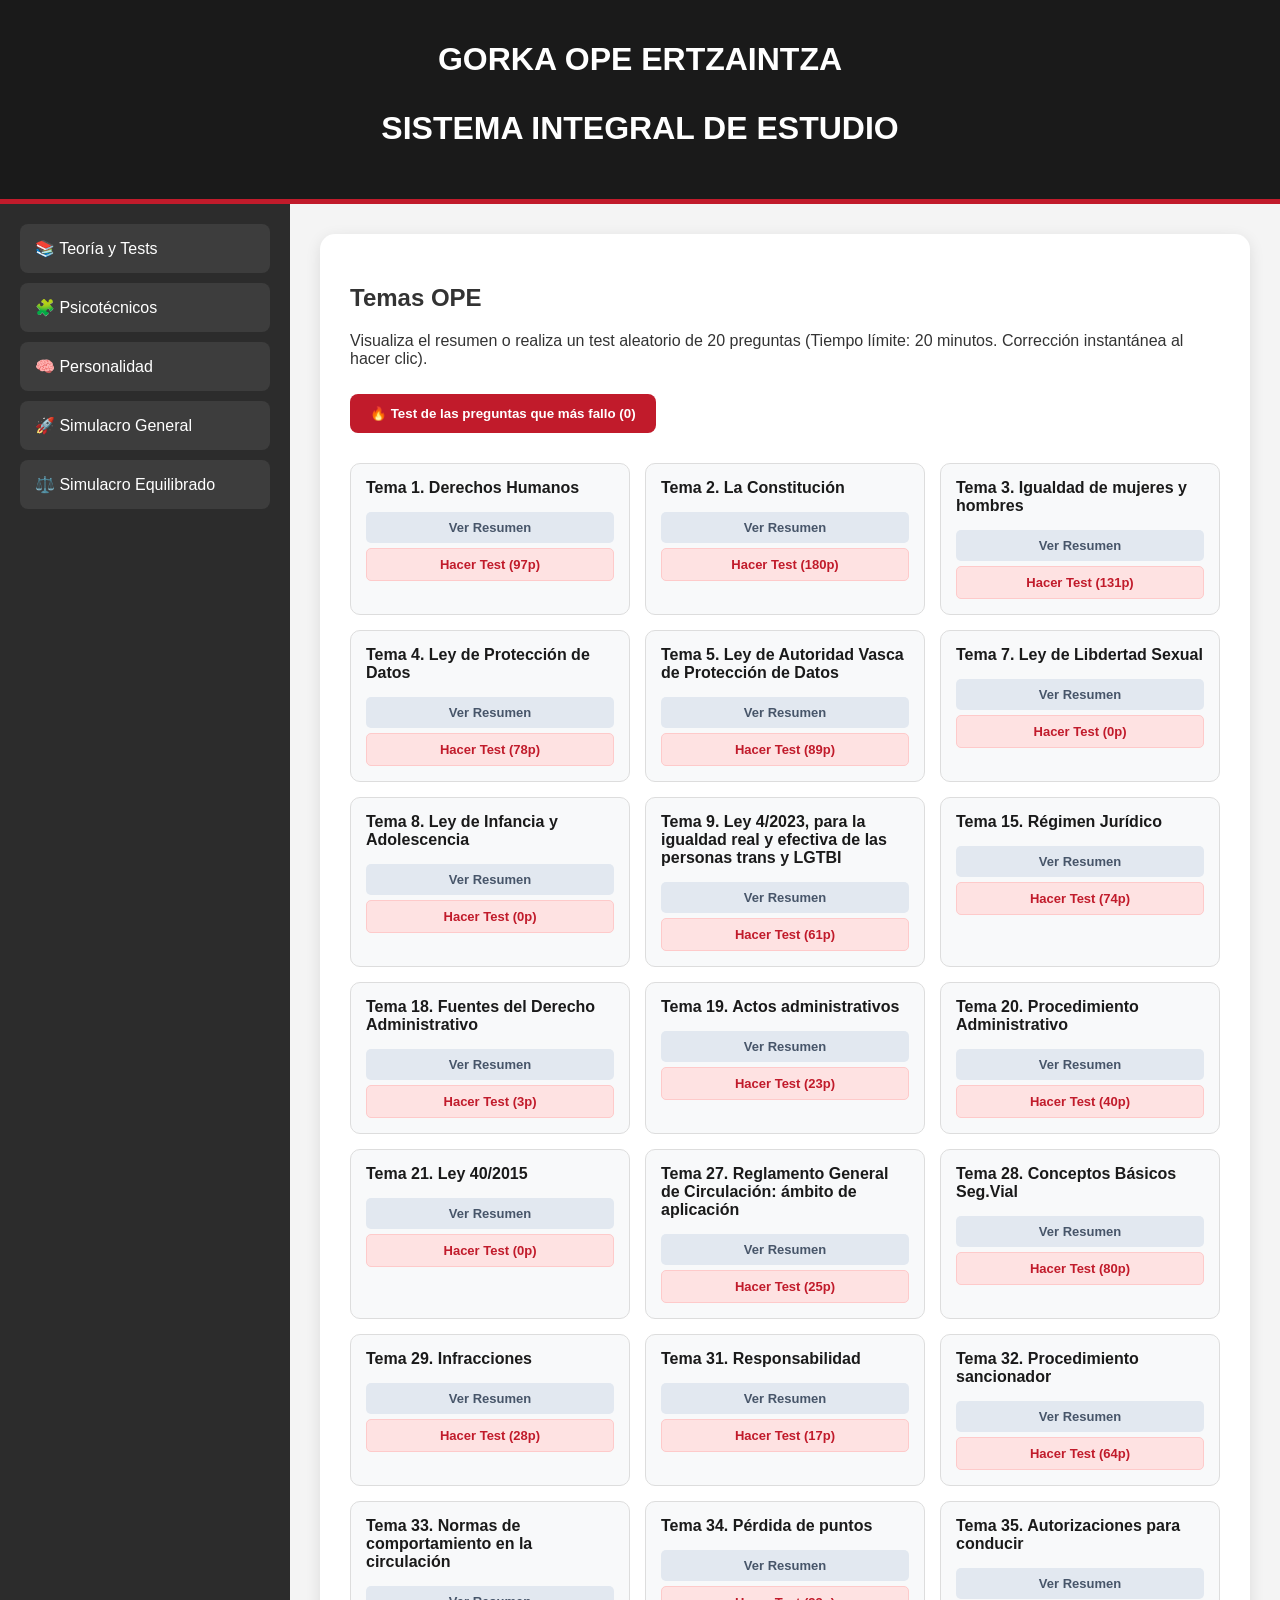
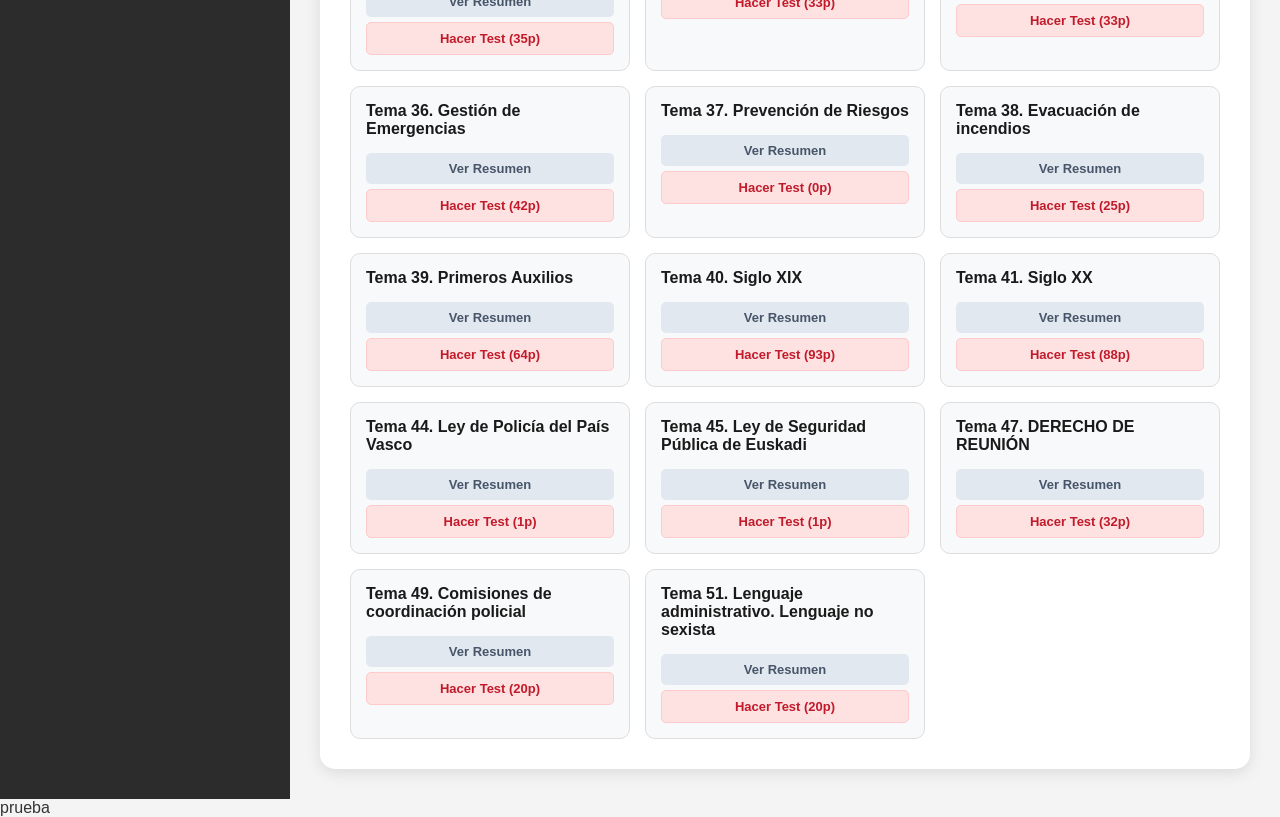
==== commit d041aed9: "Update index.html" ====
--- a/index.html
+++ b/index.html
@@ -1595,6 +1595,7 @@
 {t: "psico_analogias", q: "ANETO es a PIRINEOS, como MULHACÉN es a:", a: ["Sistema Ibérico", "Macizo Galaico", "Sierra Morena", "Sierra Nevada"], c: 3},
 {t: "psico_analogias", q: "KANT es a FILOSOFÍA, como FREUD es a:", a: ["Literatura", "Psiquiatría", "Música", "Pintura"], c: 1},
 {t: "psico_analogias", q: "PEQUINÉS es a PERRO, como ANGORA es a:", a: ["Pájaro", "Pez", "Gato", "Conejo"], c: 2},
+{t: "psico_analogias", q: "ACTOR es a COMEDIA, como CANTANTE es a:", a: ["Tragedia", "Música", "Melodía", "Canción"], c: 3},
 
             // === SINÓNIMOS ===
 {t: "psico_sinonimos", q: "DEVOCIÓN", a: ["Amor", "Felicidad", "Actividad", "Rapidez"], c: 0},
@@ -1655,6 +1656,27 @@
 {t: "psico_sinonimos", q: "BALDÓN", a: ["Ofensa", "Homenaje", "Buzón", "Estación"], c: 0},
 {t: "psico_sinonimos", q: "JIRÓN", a: ["Camino", "Rasgadura", "Chiste", "Lecho"], c: 1},
 {t: "psico_sinonimos", q: "TILDAR", a: ["Tirar", "Arrastrar", "Gritar", "Tachar"], c: 3},
+{t: "psico_sinonimos", q: "PERMUTA", a: ["Muda", "Cambio", "Enmudecer", "Modelar"], c: 1},
+{t: "psico_sinonimos", q: "PROBIDAD", a: ["Probabilidad", "Certeza", "Miedo", "Bondad"], c: 3},
+{t: "psico_sinonimos", q: "PROCACIDAD", a: ["Altanería", "Desvergüenza", "Valentía", "Audacia"], c: 1},
+{t: "psico_sinonimos", q: "PROPOSITO", a: ["Intento", "Intención", "Propuesta", "Respuesta"], c: 1},
+{t: "psico_sinonimos", q: "PROCACIDAD", a: ["Altanería", "Desvergüenza", "Valentía", "Audacia"], c: 1},
+{t: "psico_sinonimos", q: "PERPLEJO", a: ["Reflejado", "Espeso", "Dudoso", "Articulado"], c: 2},
+{t: "psico_sinonimos", q: "GUARISMO", a: ["Cifra", "Suciedad", "Frase", "Cábala"], c: 0},
+{t: "psico_sinonimos", q: "AUGE", a: ["Altar", "Prosperidad", "Temblor", "Salario"], c: 1},
+{t: "psico_sinonimos", q: "BACILO", a: ["Bacteria", "Bastón", "Confuso", "Engaño"], c: 0},
+{t: "psico_sinonimos", q: "INPUGNAR", a: ["Negar", "Destruir", "Enfadar", "Refutar"], c: 3},
+{t: "psico_sinonimos", q: "PAREJO", a: ["Semejante", "Doble", "Equilibrado", "Liso"], c: 2},
+{t: "psico_sinonimos", q: "FILAMENTO", a: ["Amistad", "Fibra", "Filántropo", "Afilado"], c: 1},
+{t: "psico_sinonimos", q: "YELMO", a: ["Vacío", "Seco", "Extranjero", "Casco"], c: 3},
+{t: "psico_sinonimos", q: "EFEBO", a: ["Mancebo", "Ángel", "Dios", "Estatua"], c: 0},
+{t: "psico_sinonimos", q: "DESMAÑA", a: ["Suciedad", "Desorden", "Pereza", "Torpeza"], c: 3},
+{t: "psico_sinonimos", q: "CHITAR", a: ["Hablar", "Gritar", "Chistar", "Advertir"], c: 2},
+{t: "psico_sinonimos", q: "DAMNIFICADO", a: ["Peligroso", "Dañino", "Perjudicado", "Enfermo"], c: 2},
+{t: "psico_sinonimos", q: "PETIMETRE", a: ["Dandi", "Perímetro", "Camarero", "Pastel"], c: 0},
+{t: "psico_sinonimos", q: "CRASO", a: ["Grasiento", "Grueso", "Agrietado", "Enorme"], c: 1},
+{t: "psico_sinonimos", q: "DESPARPAJO", a: ["Espantapájaros", "Escoba", "DuDesenvolturadoso", "Parpadear"], c: 2},
+
 
 
 {t: "psico_sinonimos", q: "Señale la palabra que no es sinónimo de entramado:", a: ["entramado", "confabulación", "argumento", "estructura"], c: 3},
@@ -2763,6 +2785,31 @@
     {t: 44, q: "¿Cuál es el plazo de prescripción de las infracciones y sanciones del régimen disciplinario?", a: ["Infracciones: Muy graves 2 años, graves 1 año, leves 6 meses. Sanciones: Muy graves 3 años, graves 2 años, leves 1 año.", "Infracciones: Muy graves 2 años, graves 1 año, leves 1 año. Sanciones: Muy graves 3 años, graves 2 años, leves 1 año.", "Infracciones: Muy graves 2 años, graves 1 año, leves 1 año. Sanciones: Muy graves 3 años, graves 2 años, leves 6 meses.", "Infracciones: Muy graves 3 años, graves 2 años, leves 6 meses. Sanciones: Muy graves 3 años, graves 2 años, leves 1 año."], c: 0},
 
     // === TEMA 28: TRÁFICO Y SEGURIDAD VIAL ===
+    {t: 27, q: "La Ley sobre Tráfico, Circulación de Vehículos a Motor y Seguridad Vial regula las normas de circulación:", a: ["Las que por razón de seguridad vial rigen para los animales", "Para los vehículos", "Las que por razón de seguridad vial rigen para peatones", "Todas son correctas"], c: 3},
+    {t: 27, q: "Indique la INCORRECTA. Los preceptos de esta Ley son aplicables en todo el territorio nacional y obligan a los titulares y usuarios de:", a: ["Las vías y terrenos que, sin tener tal aptitud, sean de uso común", "Las vías y terrenos públicos aptos para la circulación, tanto urbana como interurbana", "En defecto de otras normas, los titulares y usuarios de las vías y terrenos privados que sean utilizados por una colectividad determinada de usuarios", "Todas son correctas"], c: 2},
+    {t: 27, q: "Los preceptos de la Ley sobre Tráfico, del Reglamento General de Circulación y de las demás disposiciones que la desarrollen serán aplicables en todo el territorio nacional y obligarán a los titulares y usuarios de:", a: ["Las vías y terrenos públicos aptos para la circulación, tanto urbanos como interurbanos", "Las vías y terrenos que sean utilizados por una colectividad indeterminada de usuarios cuyos titulares hayan regulado su utilización", "Las vías y terrenos que, sin tener tal aptitud, sean de uso privado", "Todas las respuestas son correctas"], c: 0},   
+    {t: 27, q: "Según el artículo 1 del Reglamento General de Circulación, sus preceptos obligan a los usuarios de las vías:", a: ["Exclusivamente a los peatones cuando circulan en grupo", "Solo a los propietarios de los vehículos, nunca a los ocupantes", "A los titulares, propietarios, conductores u ocupantes de vehículos y a los peatones, tanto si circulan individualmente como en grupo", "Únicamente a los conductores de vehículos a motor"], c: 2},
+    {t: 27, q: "A un vehículo que se encuentre en una zona de descanso afecta a una autovía, ¿le serán aplicables las normas de la Ley sobre Tráfico y del Reglamento General de Circulación?", a: ["Solo si está en movimiento", "Sí, en todo caso", "En el único supuesto de que se haya incorporado al tráfico", "No, en ningún caso"], c: 1},
+    {t: 27, q: "Además de a los titulares y usuarios de las vías, los preceptos del Reglamento son aplicables:", a: ["A todas las personas físicas o jurídicas que, sin estar comprendidas en el grupo anterior, resulten afectadas por dichos preceptos", "Únicamente a las personas físicas, nunca a las jurídicas", "Solo a las Administraciones públicas titulares de las vías", "A nadie más; el ámbito se limita a titulares y usuarios"], c: 0},
+    {t: 27, q: "Los caminos de servicio construidos como elementos auxiliares o complementarios de las actividades de sus titulares quedan sujetos al Reglamento General de Circulación:", a: ["Siempre que estén abiertos al uso público", "Nunca, por tratarse de caminos privados", "Solo cuando lo autorice la Jefatura Central de Tráfico", "En todo caso, sin excepción"], c: 0},
+    {t: 27, q: "El desplazamiento ocasional de vehículos por terrenos o zonas de uso común no aptos para la circulación, por tratarse de lugares no destinados al tráfico, ¿estará sometido al régimen de autorización administrativa previa previsto en la Ley?", a: ["Sólo cuando sean de uso común", "En todo caso", "No, en ningún caso", "Exclusivamente si no existe una regulación establecida por los titulares de dichas vías"], c: 1},
+    {t: 27, q: "Al conductor que circule por una zona de aparcamiento privado, ¿tendrá obligación de cumplir las normas de la Ley sobre Tráfico y Seguridad Vial?", a: ["Sólo si el dueño del mismo así lo autoriza", "Sí, en todo caso", "No, en ningún caso", "Solo si está destinado al uso público y es utilizado por una colectividad indeterminada de usuarios"], c: 3},
+    {t: 27, q: "Los animales sueltos o en rebaño y los vehículos de cualquier clase quedan sometidos al Reglamento General de Circulación:", a: ["Nunca; los animales quedan siempre excluidos", "Únicamente cuando están en movimiento", "Únicamente cuando están estáticos", "Ya estén estáticos o en movimiento, siempre que se encuentren incorporados al tráfico"], c: 3},
+    {t: 27, q: "Los titulares de vías o terrenos privados no abiertos al uso público, situados en urbanizaciones, hoteles, clubes y otros lugares de recreo, respecto a la circulación exclusiva de los propios titulares o sus clientes cuando constituyan una colectividad indeterminada de personas:", a: ["Podrán regularla, siempre que lo hagan de manera que no desvirtúen las normas del Reglamento General de Circulación, ni induzcan a confusión con ellas", "Podrán regularla por sí mismos al tratarse de zonas privadas, no abiertas al uso público, de la manera que entiendan más conveniente", "Deberán someterse obligatoriamente a las disposiciones de la Ley sobre Tráfico, Circulación de Vehículos a Motor y Seguridad Vial", "No podrán establecer su propia regulación por tratarse de una colectividad indeterminada de usuarios"], c: 0},
+    {t: 27, q: "La Ley sobre Tráfico, Circulación de Vehículos a Motor y Seguridad Vial y los preceptos del Reglamento General de Circulación son aplicables:", a: ["A todo el territorio nacional, excepto en aquellas comunidades autónomas que tengan transferidas las competencias de tráfico y en los municipios de gran población", "A todo el territorio nacional", "A todo el territorio nacional, excepto en aquellas comunidades autónomas que tengan transferidas las competencias de tráfico", "A todo el territorio nacional, excepto en aquellas comunidades autónomas que tengan transferidas las competencias de tráfico y sus Entidades locales"], c: 1},
+    {t: 27, q: "¿En cuál de los siguientes lugares NO serán aplicables las disposiciones de la Ley sobre Tráfico, Circulación de Vehículos a Motor y Seguridad Vial?", a: ["A las áreas y zonas de descanso y de servicio", "A los caminos, terrenos, garajes, cocheras u otros locales de similar naturaleza, construidos dentro de fincas privadas, sustraídos al uso público y destinados al uso exclusivo de los propietarios y sus dependientes", "A las zonas de parada o estacionamiento de cualquier clase de vehículos", "A las autopistas, autovías y carreteras convencionales"], c: 1},
+    {t: 27, q: "¿Cuál de los siguientes elementos NO aparece expresamente enumerado en el artículo 1.2.c) del Reglamento General de Circulación?", a: ["Las zonas de parada o estacionamiento de cualquier clase de vehículos", "Los caminos de dominio público", "Las vías pecuarias y cañadas reales", "Las calzadas de servicio"], c: 2},
+    {t: 27, q: "El artículo 1.2.a) del Reglamento General de Circulación declara aplicables sus preceptos a los titulares de las vías públicas o privadas. ¿A qué vías se refiere exactamente?", a: ["Solo a las incluidas en el catálogo de carreteras del Estado", "A cualquier vía, aun sustraída al uso público, si tiene más de un propietario", "Únicamente a las de titularidad pública y carácter interurbano", "A las comprendidas en el párrafo c) de ese mismo apartado"], c: 3},
+    {t: 27, q: "Según el artículo 1 del Real Decreto Legislativo 6/2015, ¿cuál de las siguientes materias NO figura entre las que regula la Ley sobre Tráfico, Circulación de Vehículos a Motor y Seguridad Vial?", a: ["El régimen del seguro obligatorio de responsabilidad civil en la circulación de vehículos a motor", "Los elementos de seguridad activa y pasiva y las condiciones técnicas de los vehículos", "Los criterios de señalización de las vías de utilización general", "Las infracciones, las sanciones aplicables y el procedimiento sancionador en la materia"], c: 0},
+    {t: 27, q: "Con carácter general, ¿a qué vías se aplican los preceptos del Reglamento General de Circulación?", a: ["Exclusivamente a las carreteras interurbanas", "Únicamente a las vías públicas urbanas", "A todas las vías de uso común, públicas o privadas", "Solo a las autopistas y autovías"], c: 2},
+    {t: 27, q: "El artículo 1.3 del Reglamento General de Circulación remite, para el desplazamiento ocasional por lugares no destinados al tráfico, al régimen de autorización administrativa previa. ¿Con qué objeto, según el propio precepto?", a: ["Asegurar que el desplazamiento se comunique previamente al ayuntamiento del término municipal", "Garantizar la cobertura del seguro obligatorio de los vehículos que accedan a esos terrenos", "Garantizar la aptitud de los conductores para manejar los vehículos y la idoneidad de estos para circular con el mínimo riesgo posible", "Permitir al titular del terreno percibir una tasa por cada desplazamiento ocasional"], c: 2},
+    {t: 27, q: "Los caminos, terrenos, garajes, cocheras u otros locales de similar naturaleza quedan fuera de los preceptos del Reglamento General de Circulación cuando concurren de forma acumulativa las circunstancias de:", a: ["Estar sustraídos al uso público y carecer de señalización viaria propia", "Pertenecer a un único propietario y no superar los 500 metros de longitud", "Estar construidos dentro de fincas privadas, estar sustraídos al uso público y destinarse al uso exclusivo de los propietarios y sus dependientes", "Estar construidos dentro de fincas privadas y hallarse cerrados mediante barrera o puerta automática"], c: 2},
+    {t: 27, q: "Conforme al artículo 1.2.c) del Reglamento General de Circulación, las áreas y zonas de descanso y de servicio quedan sometidas a sus preceptos cuando:", a: ["Se encuentran señalizadas como zonas de estacionamiento vigilado", "Están situadas en suelo urbano consolidado, con independencia de su titularidad", "Están sitas y afectas a las autopistas, autovías y carreteras convencionales", "Pertenecen a un titular público, aunque no estén afectas a ninguna vía"], c: 2},
+    {t: 27, q: "¿Qué norma aprueba el Reglamento General de Circulación y con qué fecha?", a: ["El Real Decreto 1428/2003, de 21 de noviembre", "El Real Decreto 818/2009, de 8 de mayo", "El Real Decreto 13/1992, de 17 de enero", "El Real Decreto Legislativo 6/2015, de 30 de octubre"], c: 0},
+    {t: 27, q: "Señale la afirmación correcta sobre la relación entre los apartados 1 y 4 del artículo 1 del Reglamento General de Circulación:", a: ["El apartado 4 deja sin efecto, en urbanizaciones, hoteles y clubes, lo dispuesto en el apartado 1", "Ambos apartados se refieren a vías privadas abiertas al uso público, y solo se diferencian por el carácter urbano o interurbano de la vía", "El apartado 1 se refiere solo a vías públicas y el apartado 4 extiende el Reglamento a todas las vías privadas sin excepción", "El apartado 1 sujeta al Reglamento las vías privadas utilizadas por una colectividad indeterminada de usuarios, mientras que el apartado 4 habilita a los titulares de vías privadas no abiertas al uso público para regular su circulación interna"], c: 3},
+    {t: 27, q: "Según el artículo 1.3 del Reglamento General de Circulación, el régimen de autorización administrativa previa al que se remite está previsto en:", a: ["El título preliminar del Reglamento General de Vehículos", "El capítulo X del título II del propio Reglamento General de Circulación", "El título IV del texto articulado de la Ley sobre tráfico, circulación de vehículos a motor y seguridad vial", "El título I del texto articulado de la Ley sobre tráfico, circulación de vehículos a motor y seguridad vial"], c: 2},
+
+
     {t: 28, q: "¿Qué es la masa máxima autorizada (MMA)?", a: ["La masa máxima para la utilización de un vehículo con carga en circulación por las vías públicas.", "Masa del vehículo, con su equipo fijo autorizado, sin personal de servicio, pasajeros ni carga, y con su dotación completa.", "La que gravita sobre el suelo, transmitida por la totalidad de las ruedas acopladas a ese eje.", "La masa efectiva del vehículo y de su carga, incluida la masa del personal de servicio y de los pasajeros."], c: 0},
     {t: 28, q: "Una vía específicamente acondicionada para la circulación de ciclos recibe la denominación de:", a: ["Vía ciclable", "Vía ciclista", "Calzada bici", "Carril bici"], c: 1},
     {t: 28, q: "¿Qué define mejor una autopista?", a: ["Carretera convencional con arcén de más de 1,5 metros.", "Vía reservada exclusivamente a la circulación de automóviles, con una sola calzada y con limitación total de accesos.", "Carretera especialmente proyectada, construida y señalizada para la exclusiva circulación de automóviles y con limitación de accesos a las propiedades colindantes.", "Carretera especialmente proyectada, construida y señalizada para la exclusiva circulación de automóviles y con acceso limitado a ella las propiedades colindantes."], c: 2},
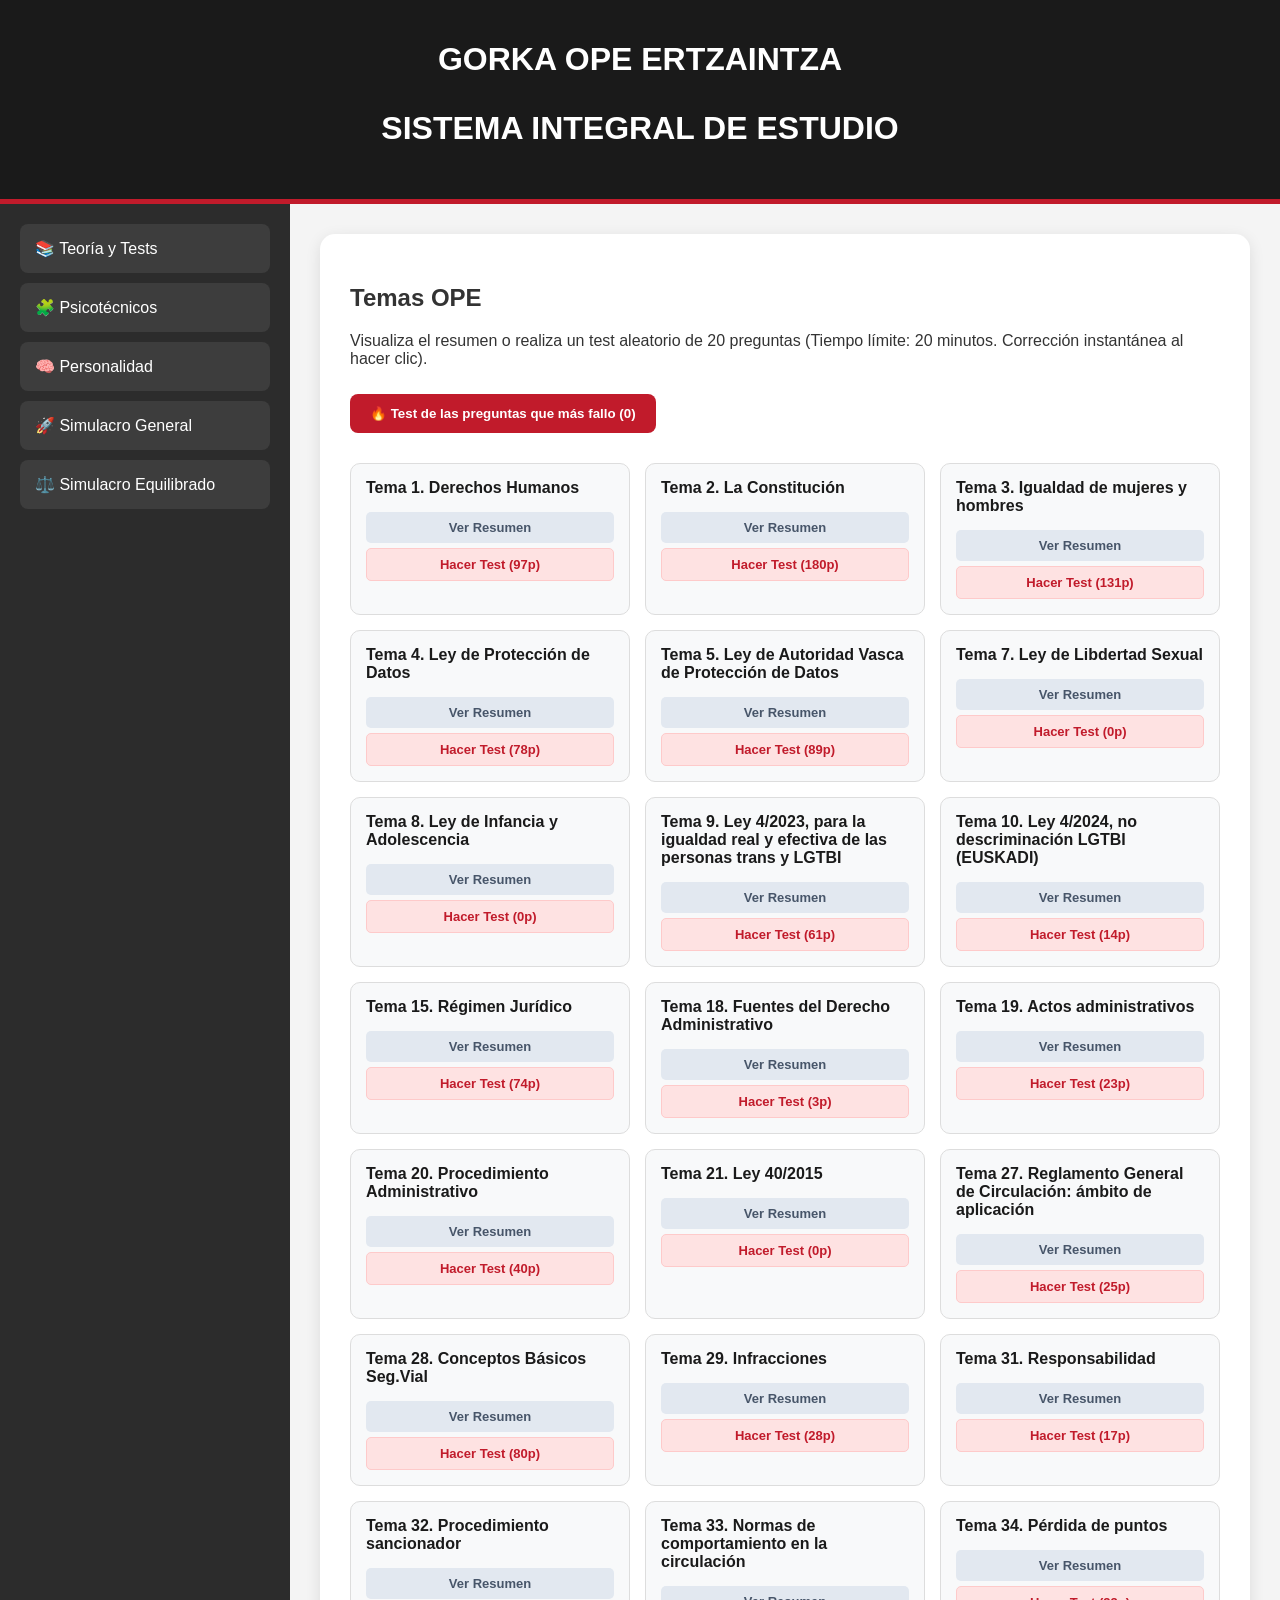
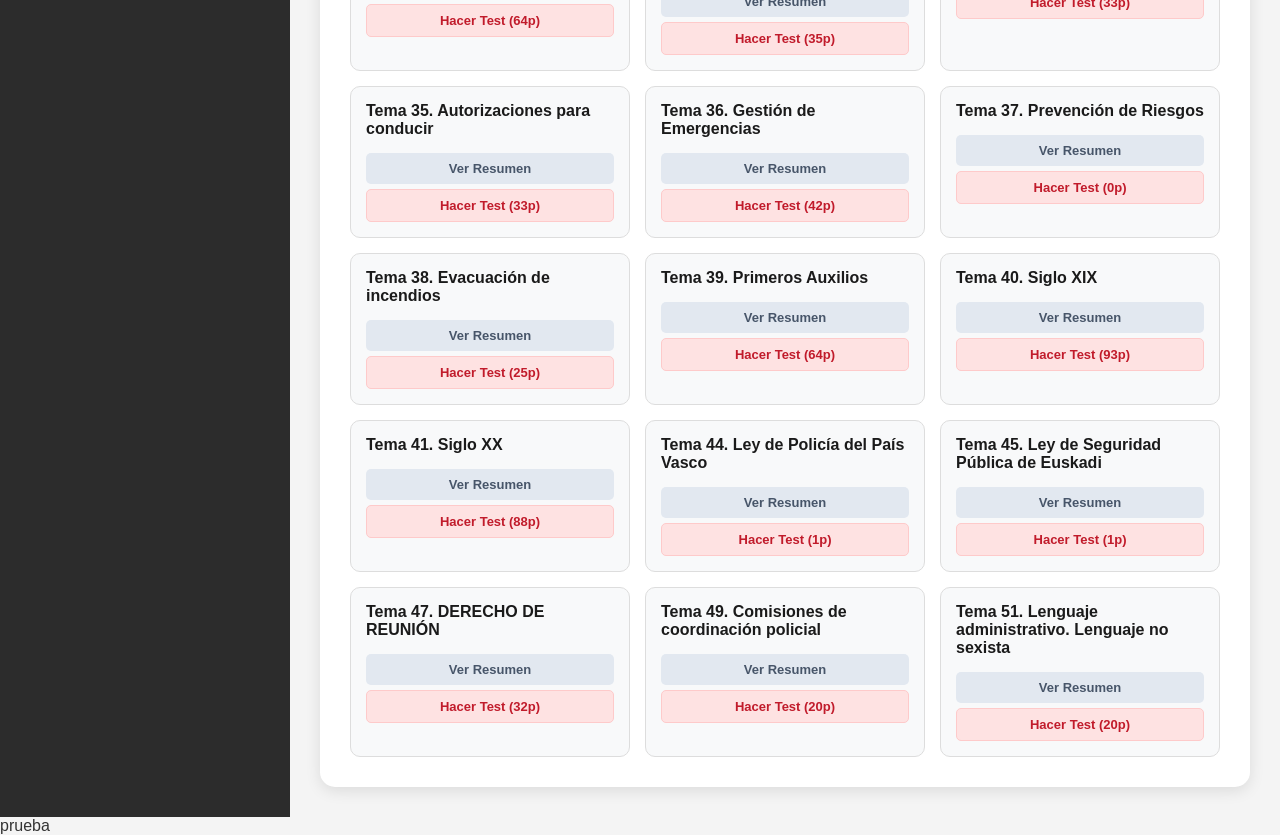
==== commit c210e6cf: "Update index.html" ====
--- a/index.html
+++ b/index.html
@@ -2452,6 +2452,22 @@
 {t: 9, q: "Según el art. 81.2 las sanciones impuestas por infracciones muy graves prescribirán a los:", a: ["3 meses.", "6 meses.", "9 meses.", "1 año."], c: 1},
 {t: 9, q: "Según el punto 5 de la disposición final octava de esta ley, promoverá la colaboración con las organizaciones no gubernamentales que trabajen contra el fascismo, los discursos de las personas LGTBI y la violencia en el deporte:", a: ["El comité estatal contra la violencia, el racismo, la xenofobia y la intolerancia en el deporte.", "La comisión estatal contra la violencia, el racismo, la xenofobia y la intolerancia en el deporte.", "La comisión estatal contra la violencia, el racismo, la xenofobia y la intolerancia en el deporte.", "Ninguna es correcta."], c: 2},
 
+
+{t: 10, q: "Los términos trans, transexual y transgénero, según la ley vasca:", a: ["Solo puede usarlos la Administración", "Pueden usarse como sinónimos, según la definición que hagan las propias personas", "Designan tres categorías médicas distintas", "Están en desuso y la ley los sustituye"], c: 1},
+{t: 10, q: "Además de la atención integral, el artículo 1 de la Ley 4/2024 persigue:", a: ["Unificar el registro civil de toda la CAPV", "Sustituir la normativa estatal en la materia", "Crear un cuerpo de inspección propio", "Superar los estereotipos y avanzar hacia la igualdad de trato y de oportunidades"], c: 3},
+{t: 10, q: "Para acogerse a la ley vasca, el diagnóstico o informe psiquiátrico o psicológico:", a: ["Se exige si no hay cambio registral", "Se exige solo a personas menores de edad", "Lo emite Osakidetza de oficio", "No se exige en ningún caso"], c: 3},
+{t: 10, q: "La intersexualidad, según el artículo 3, se refiere a las personas nacidas con:", a: ["Una orientación sexual no normativa", "Un diagnóstico de disforia de género", "Una identidad de género distinta de la asignada", "Características biológicas, anatómicas o cromosómicas que no se corresponden con las nociones socialmente establecidas"], c: 3},
+{t: 10, q: "Para acogerse a la Ley 4/2024 se exige como requisito ÚNICO:", a: ["Haber instado el cambio registral o solicitado la modificación de la documentación administrativa", "Dos años de tratamiento hormonal", "La inscripción previa en un registro autonómico", "Un informe psiquiátrico o psicológico"], c: 0},
+{t: 10, q: "Según el artículo 3, la transexualidad es la situación en que el sexo supuesto al nacer, en atención a los genitales:", a: ["Debe corregirse mediante tratamiento hormonal", "Se determina por diagnóstico psiquiátrico", "No coincide con el sexo que la persona siente y sabe que es", "Coincide parcialmente con el patrón cromosómico"], c: 2},
+{t: 10, q: "El derecho a la libre autodeterminación de la identidad sexual o de género, según el artículo 3:", a: ["Podrá limitarse por razones de orden público", "Cede ante el interés del menor en todo caso", "No podrá ser limitado, restringido, dificultado ni excluido", "Se ejerce solo una vez en la vida"], c: 2},
+{t: 10, q: "La no discriminación por motivos de identidad de género y el reconocimiento de los derechos de las personas trans se regula en Euskadi por la:", a: ["Ley 4/2023, de 28 de febrero", "Ley 3/2007, de 15 de marzo", "Ley 14/2012, de 28 de junio", "Ley 4/2024, de 15 de febrero"], c: 3},
+{t: 10, q: "La transexualidad, según la Ley 4/2024:", a: ["No es una enfermedad, un trastorno ni una anomalía", "Es una anomalía del desarrollo sexual", "Es un trastorno de la identidad reconocido", "Es una enfermedad de declaración obligatoria"], c: 0},
+{t: 10, q: "La Ley 4/2024 se aplica a las personas trans e intersexuales que tengan:", a: ["Nacionalidad española y vecindad civil vasca", "Residencia efectiva en cualquier municipio de la Comunidad Autónoma de Euskadi", "Cinco años de empadronamiento en Euskadi", "La condición política de vascos reconocida por el Estatuto"], c: 1},
+{t: 10, q: "El objeto de la Ley 4/2024 es garantizar que las personas trans e intersexuales reciban de las administraciones públicas vascas una atención:", a: ["Preferente sobre el resto de la ciudadanía", "Gratuita en todos los servicios públicos", "Exclusivamente sanitaria y psicológica", "Integral y adecuada a sus necesidades, en igualdad de condiciones"], c: 3},
+{t: 10, q: "La transexualidad, conforme al artículo 3, solo puede conocerse:", a: ["Por prueba genética", "Mediante informe psicológico", "Por resolución del Registro Civil", "A través de la escucha de lo que la persona libremente expresa"], c: 3},
+{t: 10, q: "La consideración de persona transexual o transgénero se rige por el derecho a:", a: ["La tutela judicial efectiva", "La libre autodeterminación de la identidad sexual o de género", "La intimidad personal y familiar", "La protección de la salud"], c: 1},
+{t: 10, q: "Según el artículo 2, garantizan el cumplimiento de la ley el Gobierno Vasco, el Parlamento Vasco, las diputaciones forales y:", a: ["La Administración General del Estado", "Los colegios profesionales sanitarios", "Los ayuntamientos", "Las juntas generales, únicamente"], c: 2},
+
 // === TEMA 40: HISTORIA DEL SIGLO XIX ===
         {t: 40, q: "¿Quiénes fueron los principales protagonistas enfrentados en la Segunda Guerra Carlista?", a: ["Alfonso XII y Amadeo I", "Carlos VI, duque de Madrid, e Isabel II", "Juan Carlos I y Franco", "Espartero y Fernando VII"], c: 1},
 
@@ -3416,6 +3432,7 @@
             {id: 7, n: "Ley de Libdertad Sexual"},
             {id: 8, n: "Ley de Infancia y Adolescencia"},
             {id: 9, n: "Ley 4/2023, para la igualdad real y efectiva de las personas trans y LGTBI"},
+            {id: 10, n: "Ley 4/2024, no descriminación LGTBI (EUSKADI)"},
             {id: 15, n: "Régimen Jurídico"},
             {id: 18, n: "Fuentes del Derecho Administrativo"},
             {id: 19, n: "Actos administrativos"},
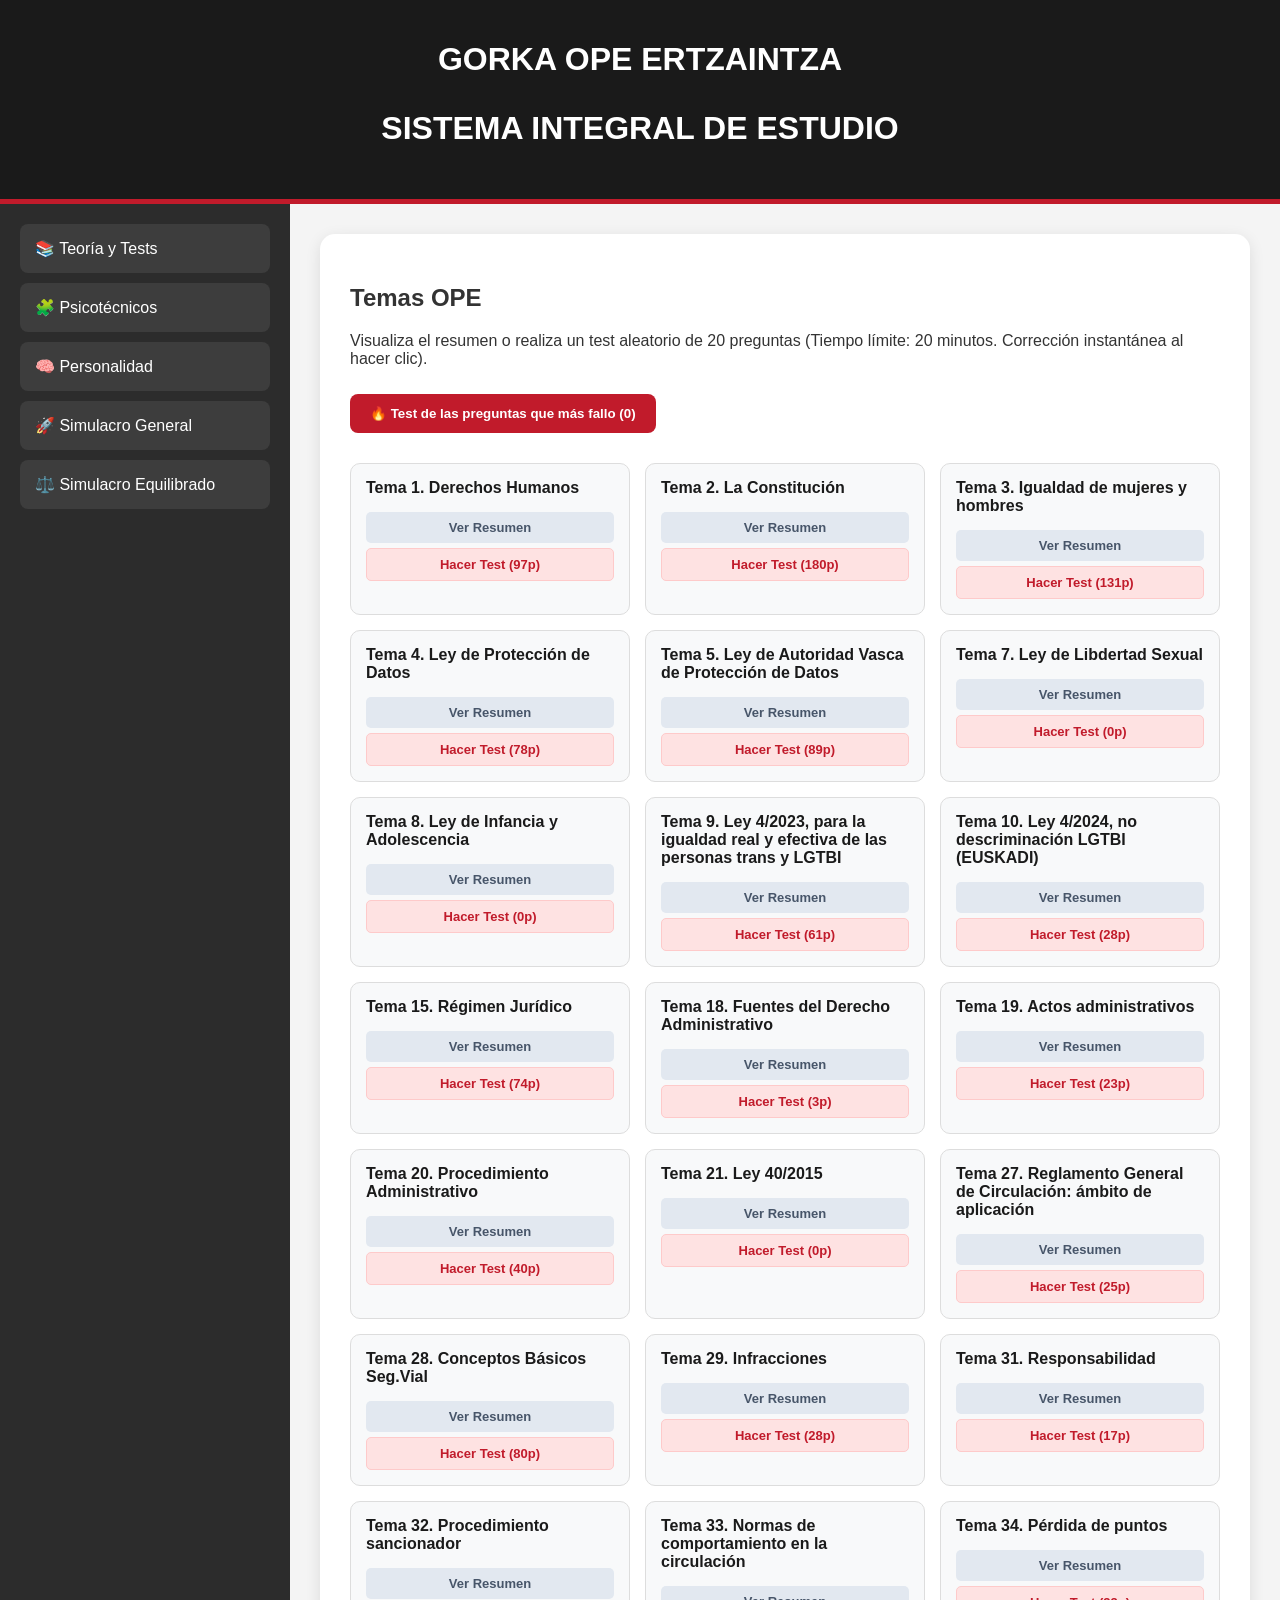
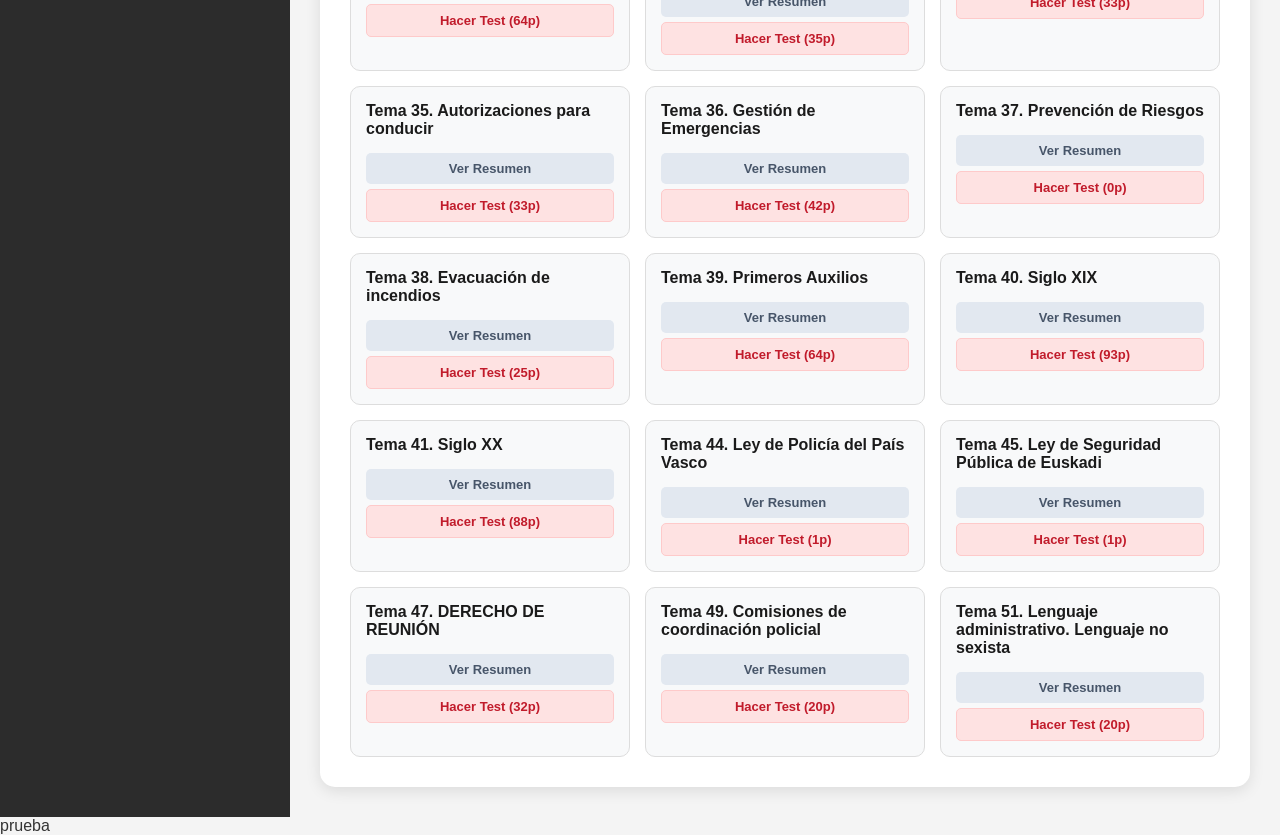
==== commit d6725126: "Update index.html" ====
--- a/index.html
+++ b/index.html
@@ -2467,6 +2467,20 @@
 {t: 10, q: "La transexualidad, conforme al artículo 3, solo puede conocerse:", a: ["Por prueba genética", "Mediante informe psicológico", "Por resolución del Registro Civil", "A través de la escucha de lo que la persona libremente expresa"], c: 3},
 {t: 10, q: "La consideración de persona transexual o transgénero se rige por el derecho a:", a: ["La tutela judicial efectiva", "La libre autodeterminación de la identidad sexual o de género", "La intimidad personal y familiar", "La protección de la salud"], c: 1},
 {t: 10, q: "Según el artículo 2, garantizan el cumplimiento de la ley el Gobierno Vasco, el Parlamento Vasco, las diputaciones forales y:", a: ["La Administración General del Estado", "Los colegios profesionales sanitarios", "Los ayuntamientos", "Las juntas generales, únicamente"], c: 2},
+{t: 10, q: "Respecto de los datos de las personas beneficiarias, el artículo 9 obliga a las administraciones a velar por:", a: ["La confidencialidad de los datos en cualquier procedimiento", "Su conservación indefinida sin cambios", "Su remisión al Ministerio del Interior", "Su publicación en un registro autonómico"], c: 0},
+{t: 10, q: "El capítulo en que se integra el artículo 42 de la Ley 4/2024 agrupa las medidas en el ámbito de:", a: ["La sanidad y la educación", "La función pública", "La seguridad, la justicia y las emergencias", "El empleo y la vivienda"], c: 2},
+{t: 10, q: "Para las personas trans INMIGRADAS, la documentación administrativa vasca adecuada se entiende vigente:", a: ["Durante un año prorrogable", "Hasta la obtención de la nacionalidad española", "Mientras dure el permiso de residencia", "Hasta que puedan realizar el cambio registral en su país de origen"], c: 3},
+{t: 10, q: "Respecto de los ficheros de organismos privados o de carácter estatal, el artículo 9 prevé que el Gobierno Vasco:", a: ["Los modifique directamente de oficio", "Imponga sanciones por no actualizarlos", "Facilite asesoramiento para realizar los cambios", "Los declare nulos"], c: 2},
+{t: 10, q: "El artículo 9 de la Ley 4/2024 lleva por rúbrica:", a: ["Atención sanitaria", "Justicia y orden público", "Documentación administrativa", "Ámbito de aplicación"], c: 2},
+{t: 10, q: "En causas penales de especial relevancia, especialmente por delitos de odio, el Gobierno Vasco podrá actuar:", a: ["Como interesado, en defensa de los intereses colectivos y de las personas trans", "Como mediador entre las partes", "Como perito de parte", "Como órgano instructor"], c: 0},
+{t: 10, q: "Según el artículo 42, el Gobierno Vasco velará por que la Ertzaintza y las policías locales adopten medidas de atención a las personas trans:", a: ["Detenidas por delitos leves", "En situación de desempleo", "Víctimas de delitos de odio", "Que soliciten asilo"], c: 2},
+{t: 10, q: "La formación inicial y continuada del personal de seguridad y justicia, según el artículo 42, tratará:", a: ["La normativa estatal, con exclusión de la autonómica", "Solo el protocolo de cacheo", "La diversidad en la identidad sexual y la normativa protectora de las personas trans", "Únicamente los delitos de odio"], c: 2},
+{t: 10, q: "A partir de la expedición del DNI que refleja el sexo sentido, las administraciones vascas actualizarán sus archivos y bases de datos, con la excepción de:", a: ["El padrón municipal", "Los expedientes educativos", "El registro de sanciones de tráfico", "El historial médico confidencial a cargo de Osakidetza"], c: 3},
+{t: 10, q: "El artículo 42 de la Ley 4/2024, el que regula la actuación policial, se titula:", a: ["Delitos de odio", "Emergencias y protección civil", "Seguridad ciudadana", "Justicia y orden público"], c: 3},
+{t: 10, q: "A una persona detenida o interna trans que sigue un tratamiento médico u hormonal se le facilitará:", a: ["Iniciarlo solo con autorización judicial", "Reanudarlo al finalizar la detención", "Continuarlo, y también empezarlo si lo solicitase", "Continuarlo, pero nunca iniciarlo"], c: 2},
+{t: 10, q: "Las normas de identificación y CACHEO de personas trans, según el artículo 42, deben ser:", a: ["Decididas por el agente actuante en cada caso", "Autorizadas previamente por el juez", "Respetuosas con la identidad sexual de la persona", "Las generales, sin especialidad alguna"], c: 2},
+{t: 10, q: "Según el artículo 42, el tratamiento médico u hormonal de las personas trans privadas de libertad se permite y facilita por:", a: ["La autoridad policial y la penitenciaria", "Únicamente Osakidetza", "La dirección del centro educativo", "Únicamente la autoridad judicial"], c: 0},
+{t: 10, q: "Conforme al artículo 9, en el acceso a los servicios públicos las personas trans deben poder ser nombradas y tratadas:", a: ["Según decida cada servicio", "Según el nombre que conste en el DNI", "Por su número de expediente", "De acuerdo con su identidad sexual y de género"], c: 3},
 
 // === TEMA 40: HISTORIA DEL SIGLO XIX ===
         {t: 40, q: "¿Quiénes fueron los principales protagonistas enfrentados en la Segunda Guerra Carlista?", a: ["Alfonso XII y Amadeo I", "Carlos VI, duque de Madrid, e Isabel II", "Juan Carlos I y Franco", "Espartero y Fernando VII"], c: 1},
